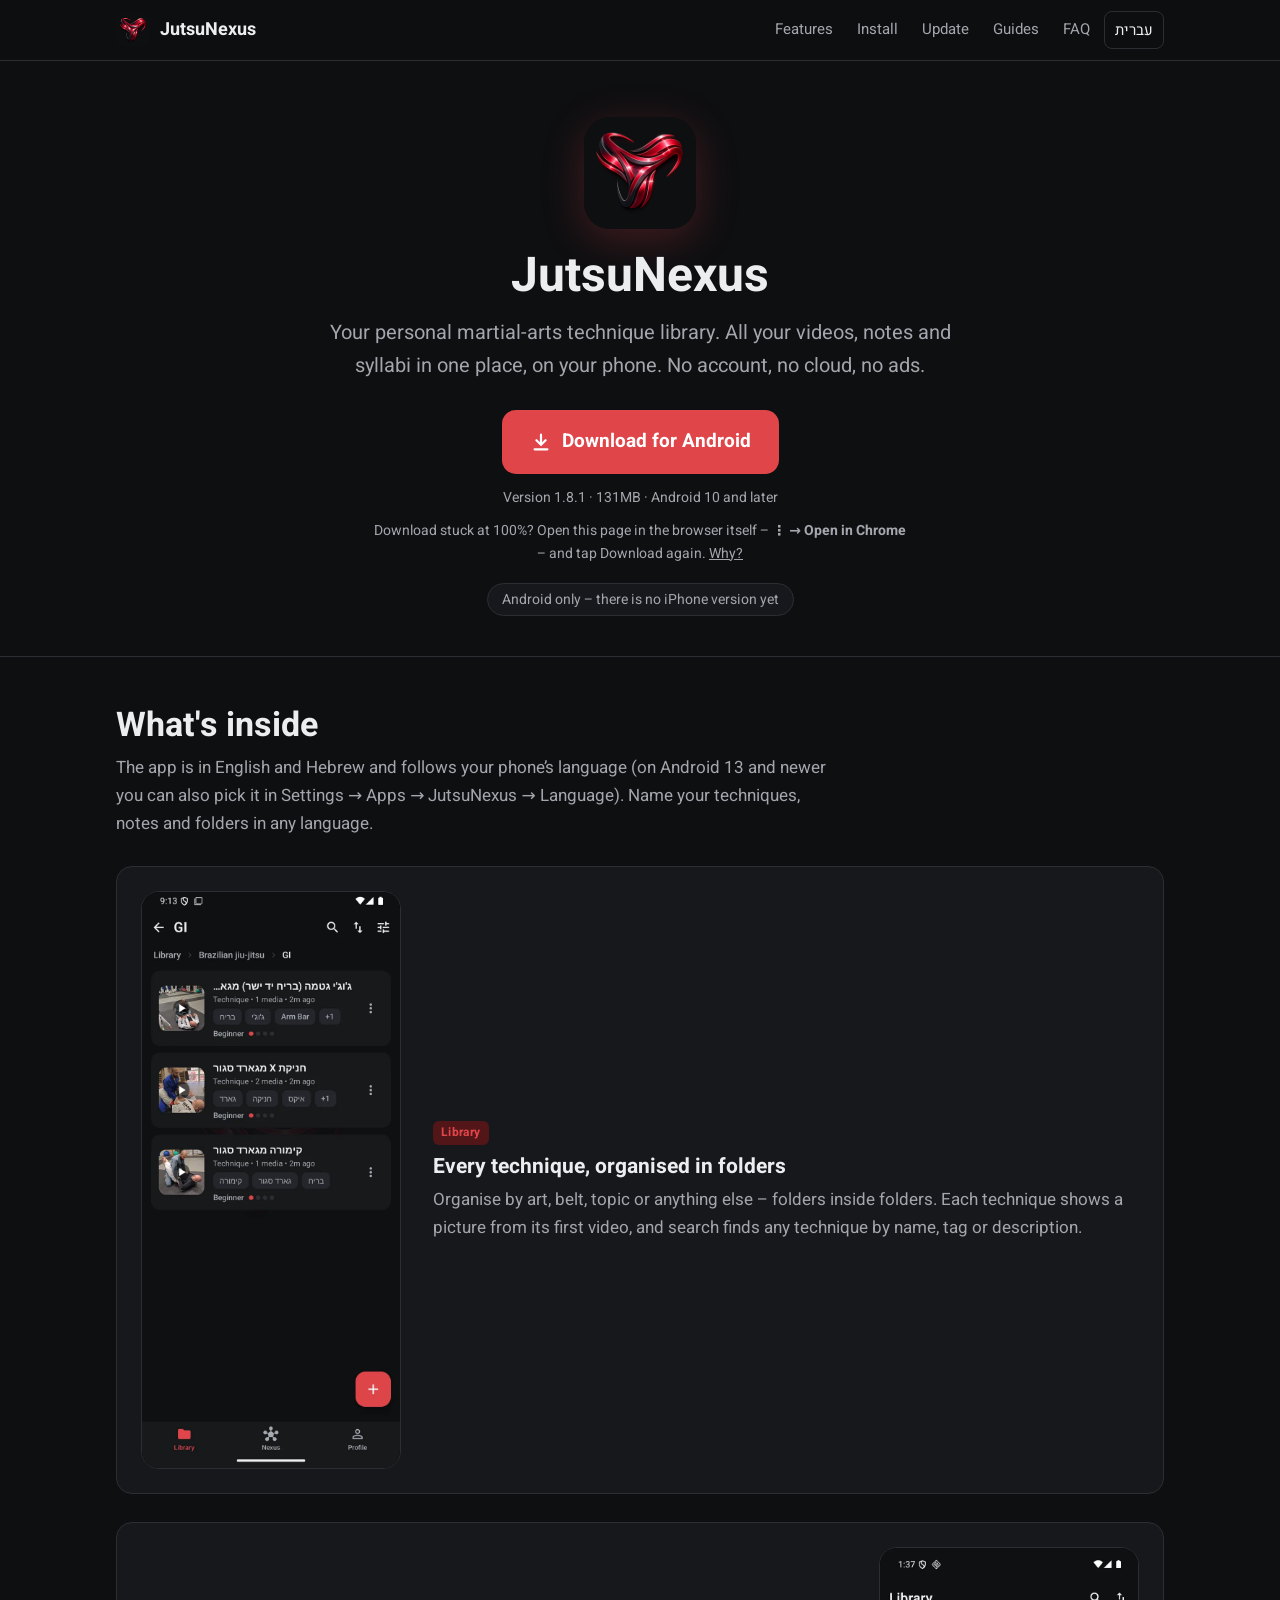
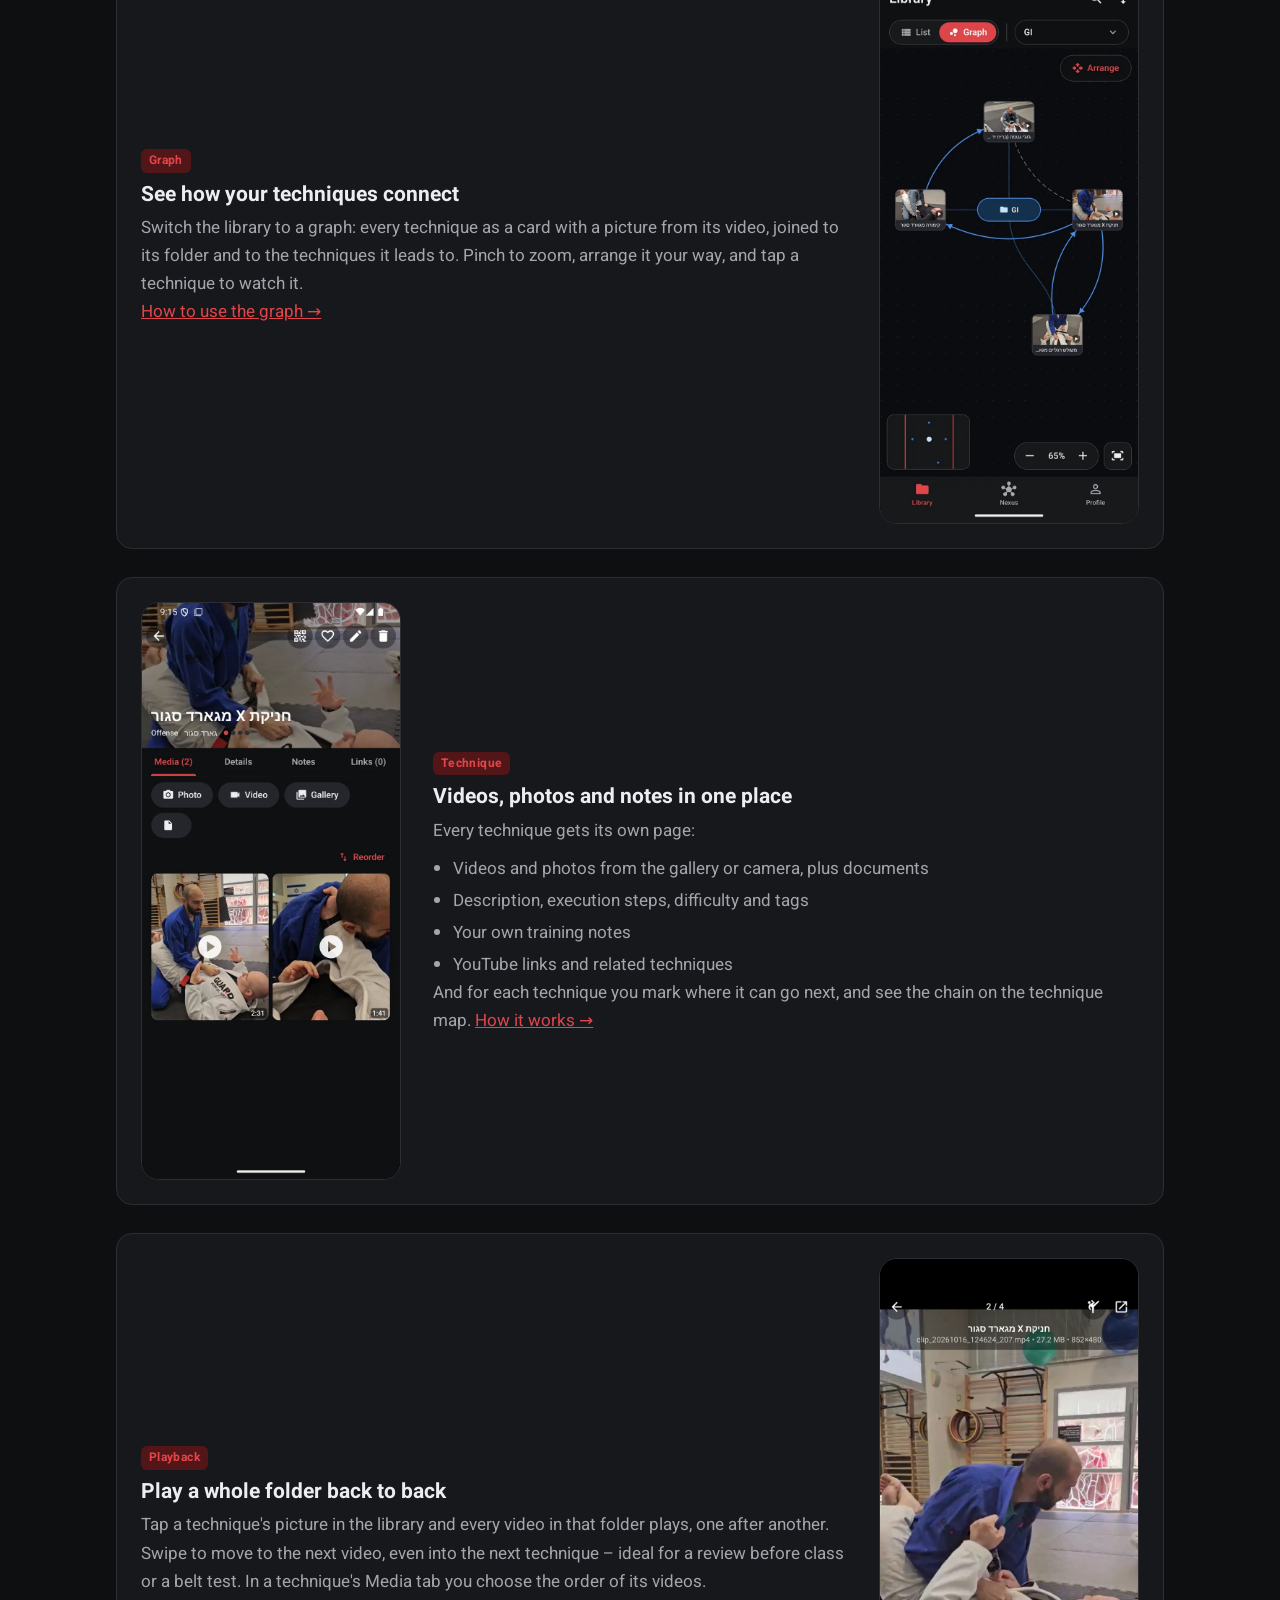
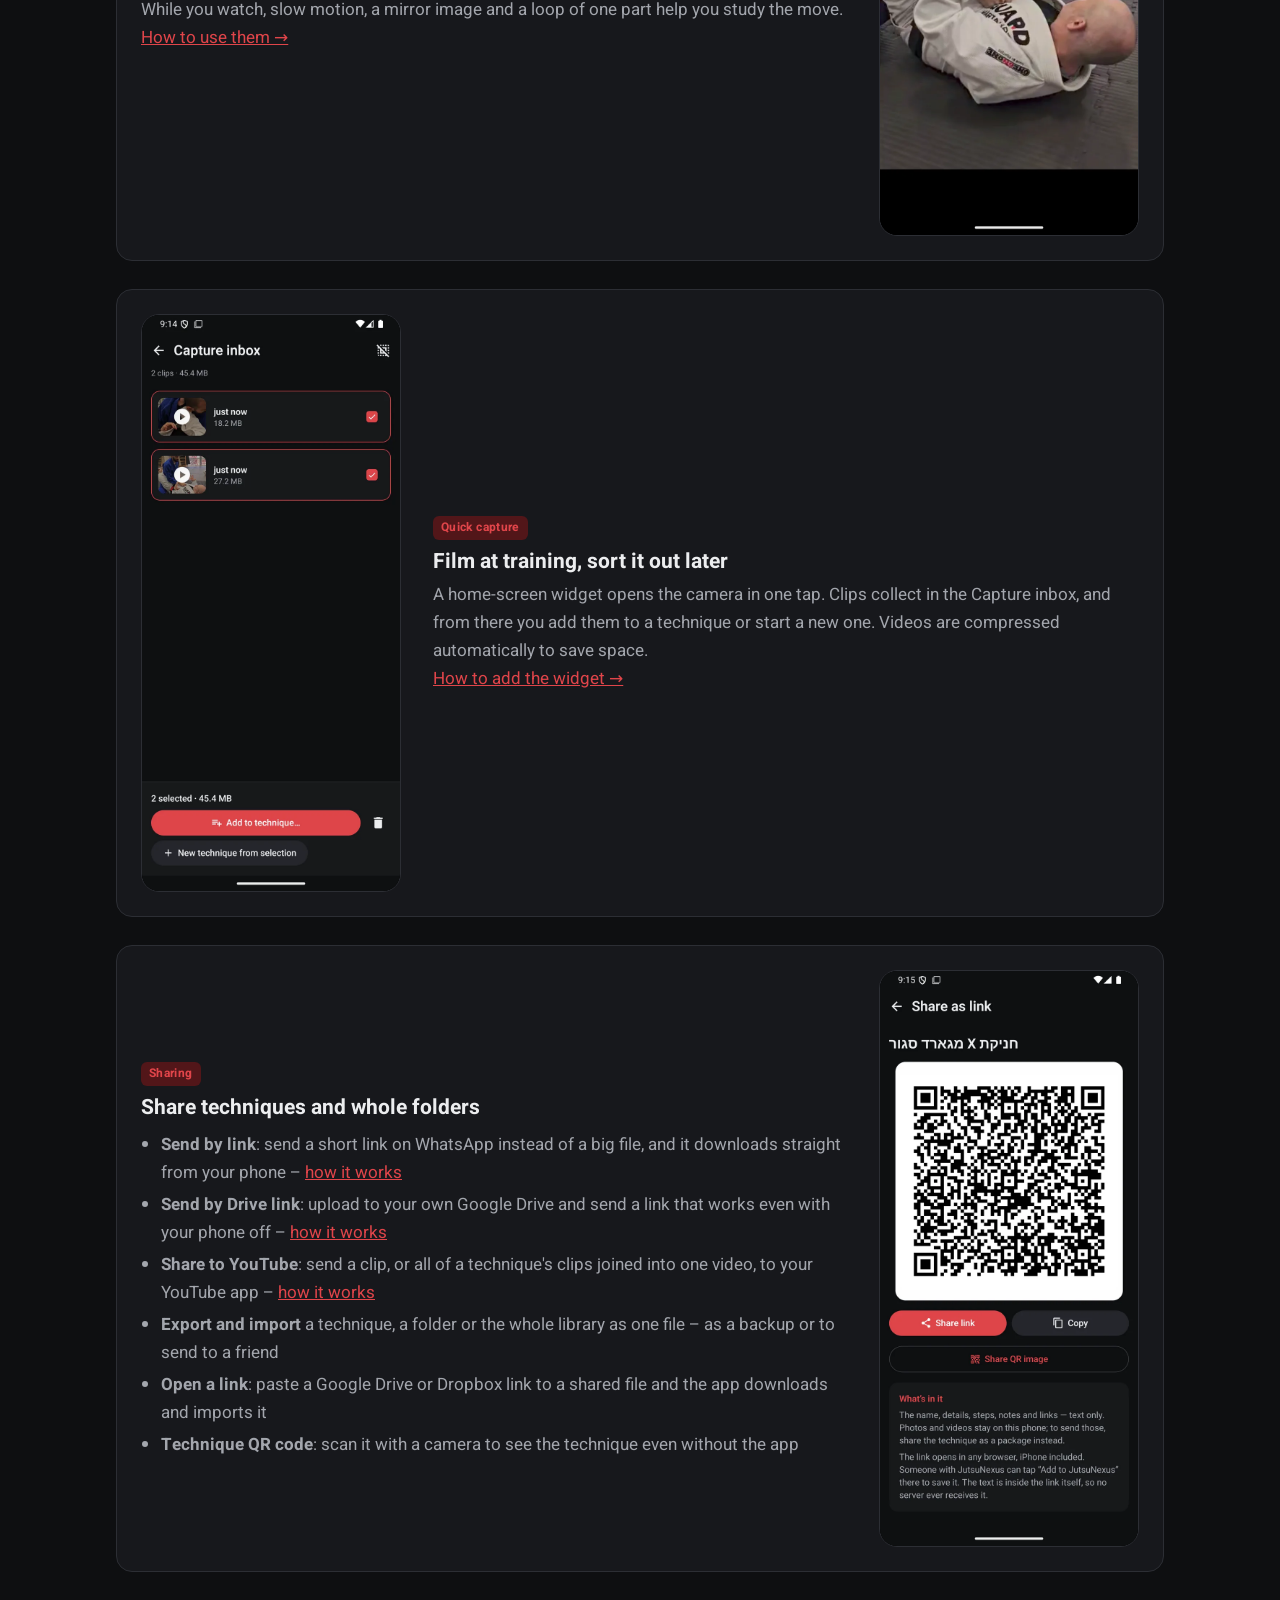
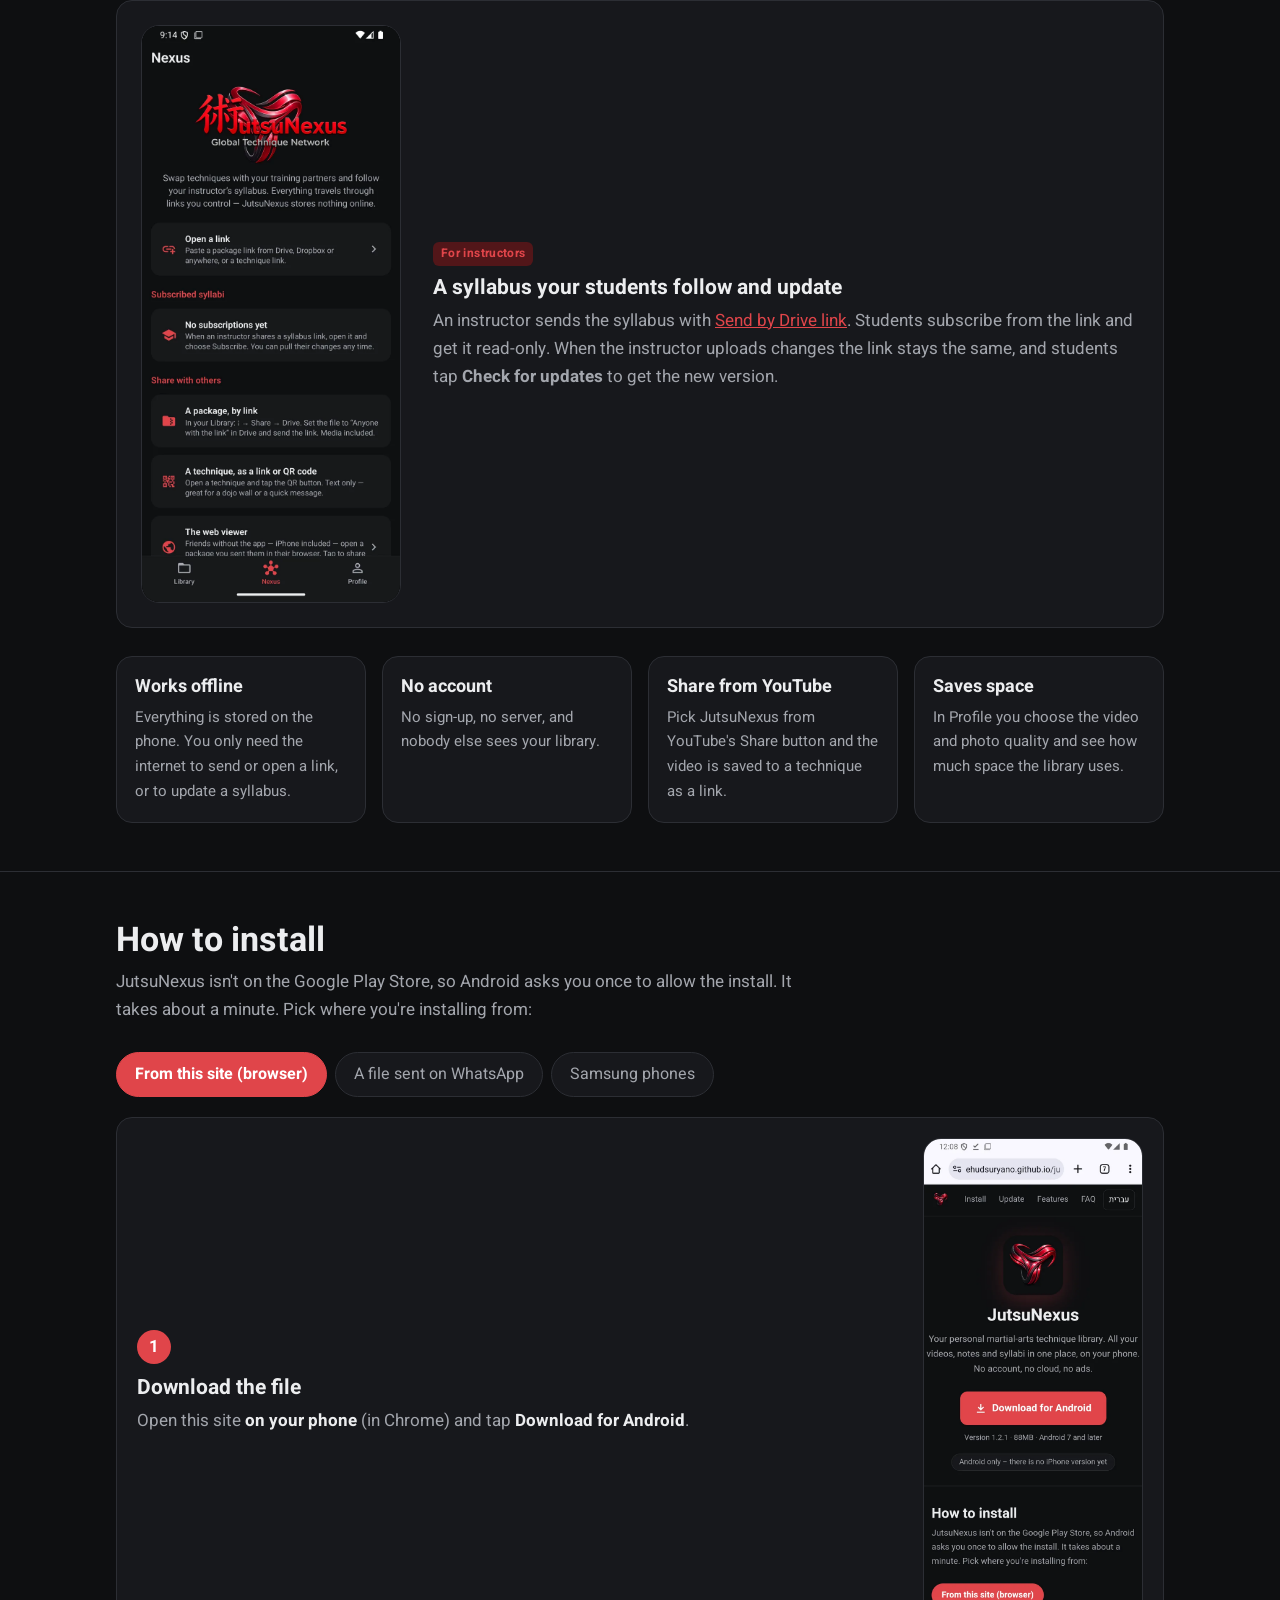
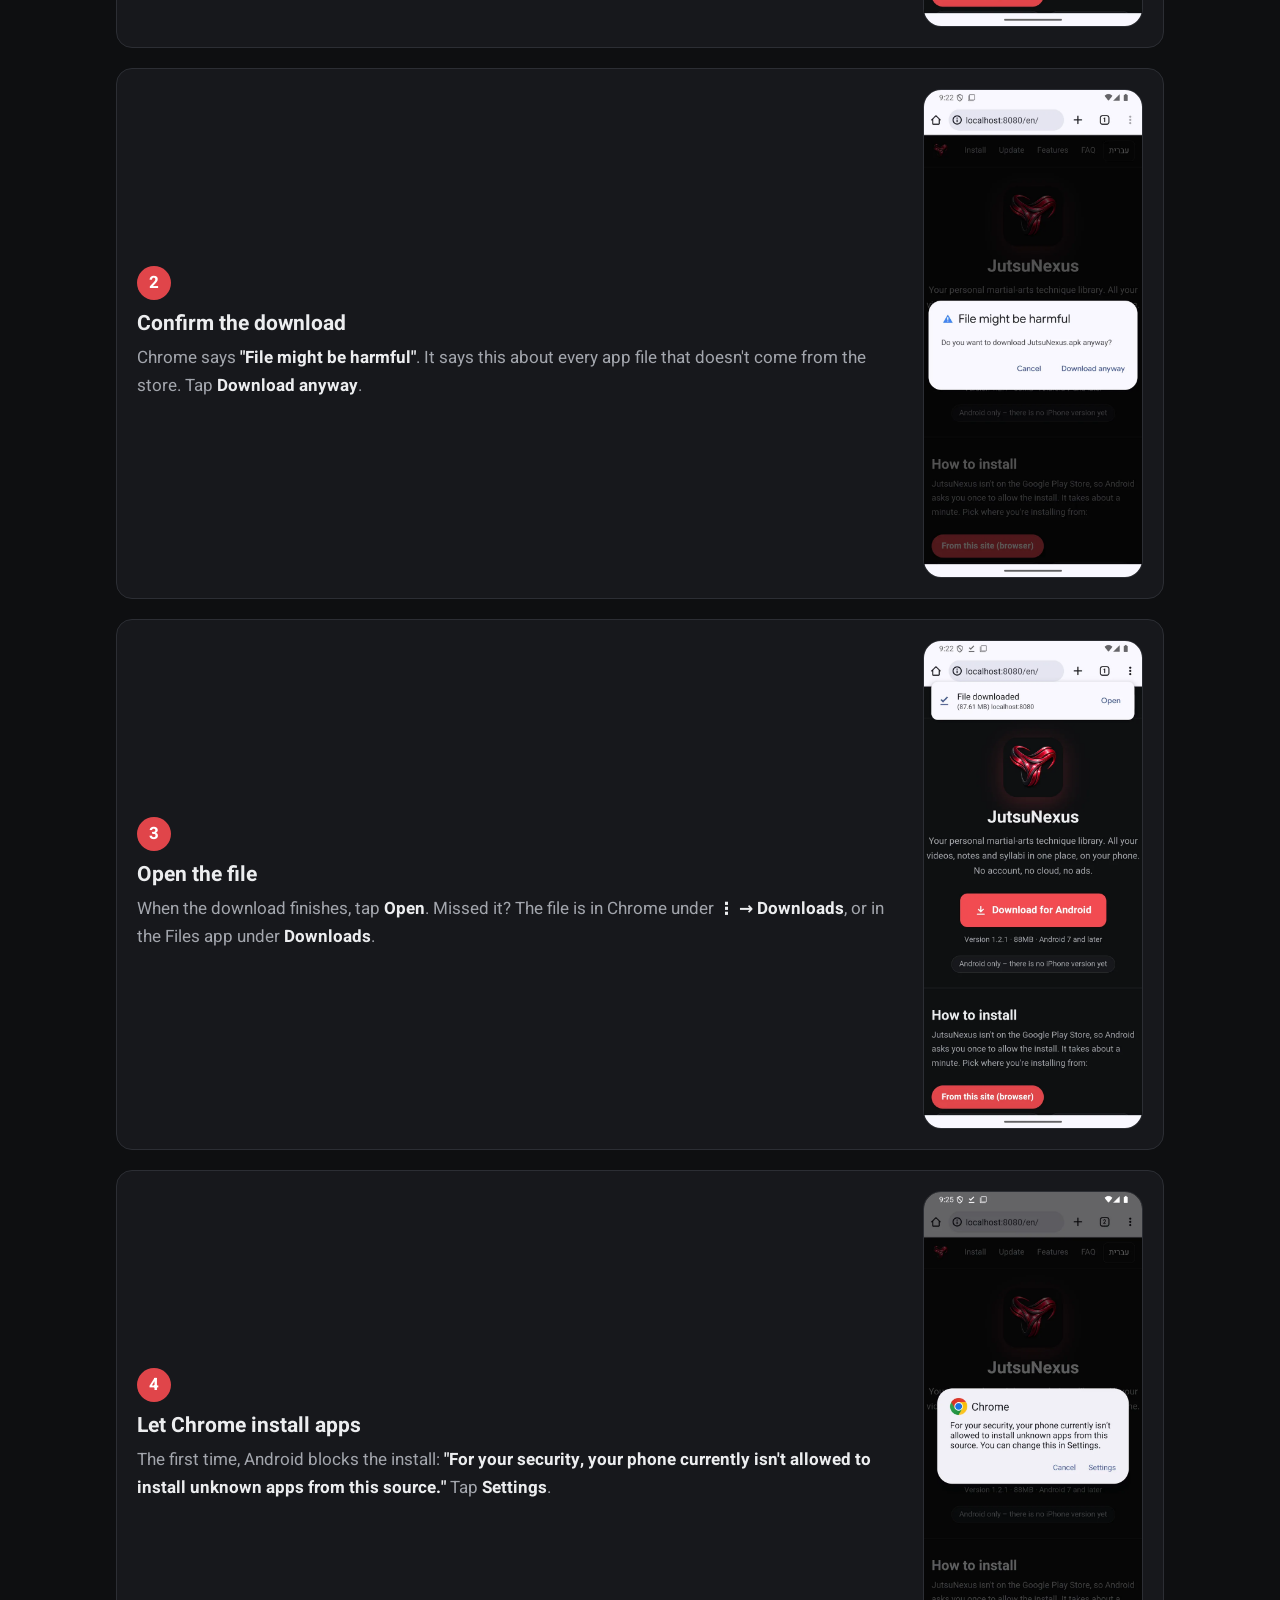
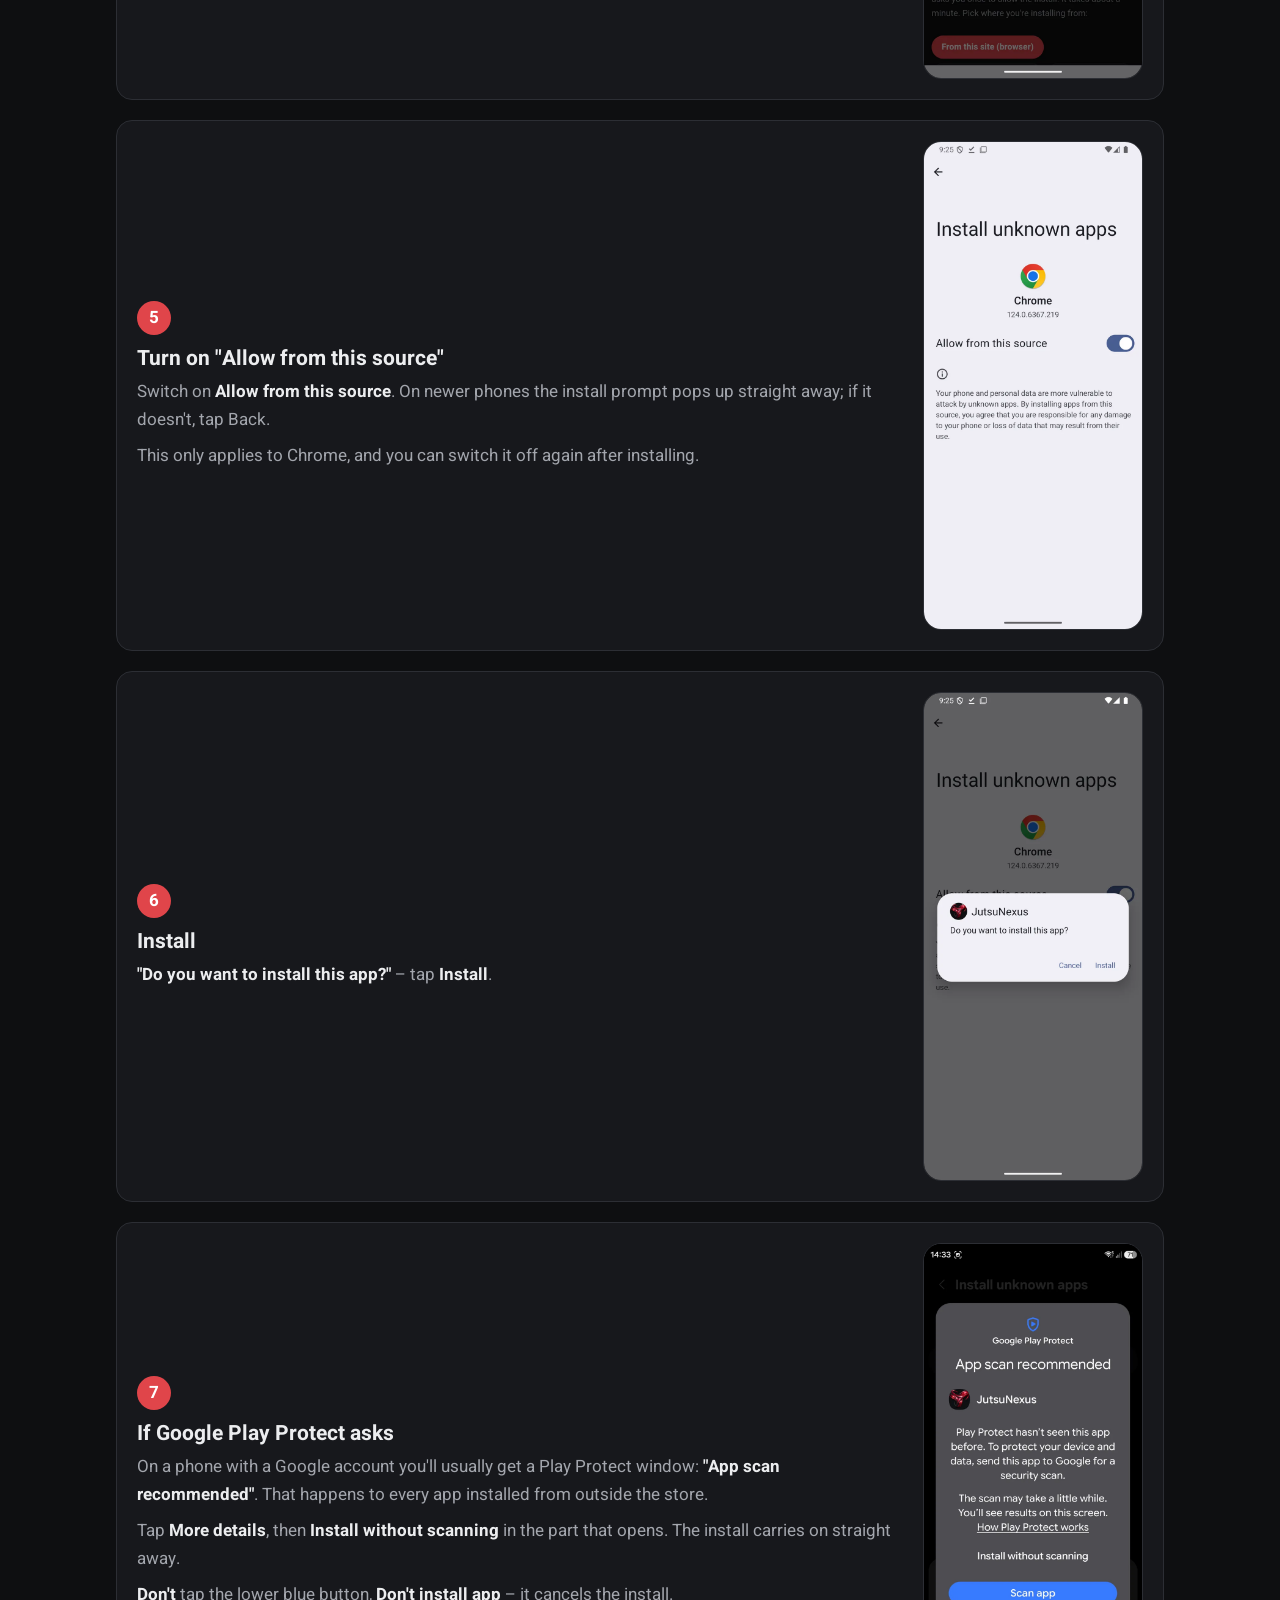
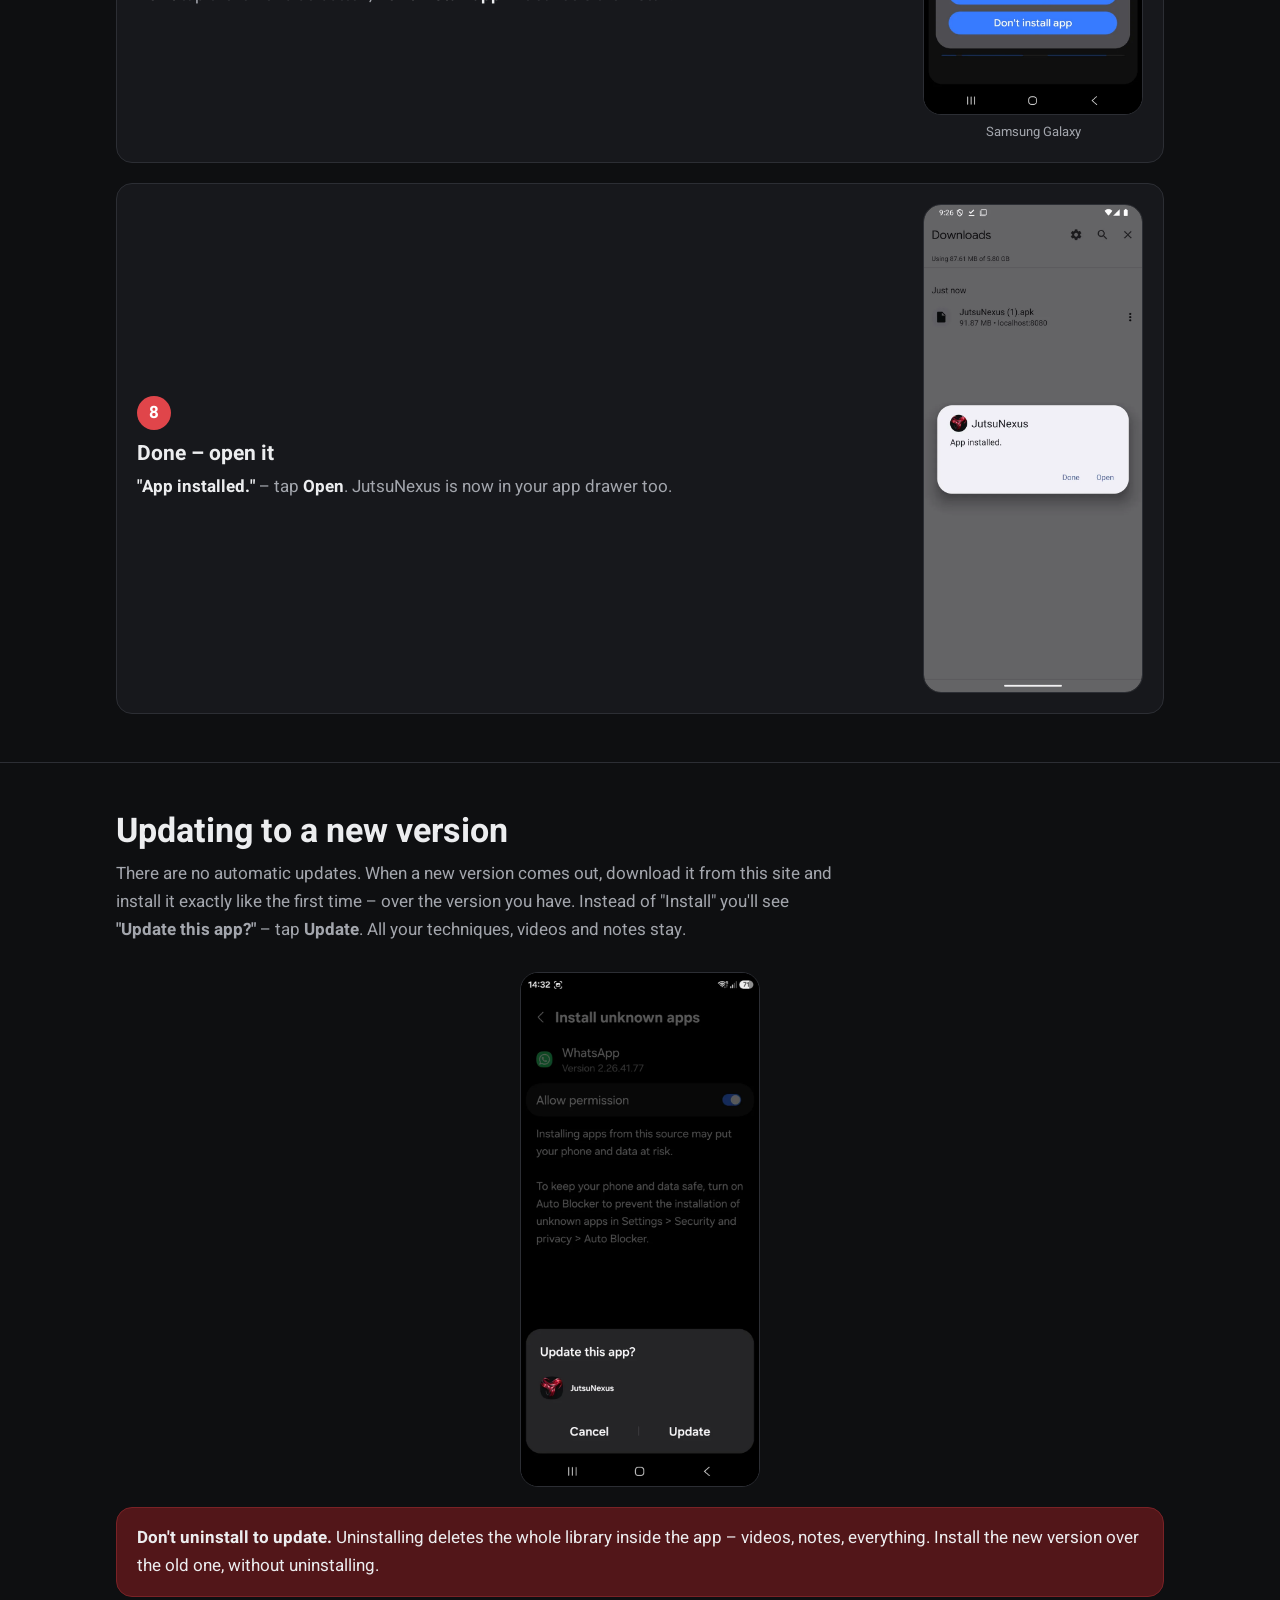
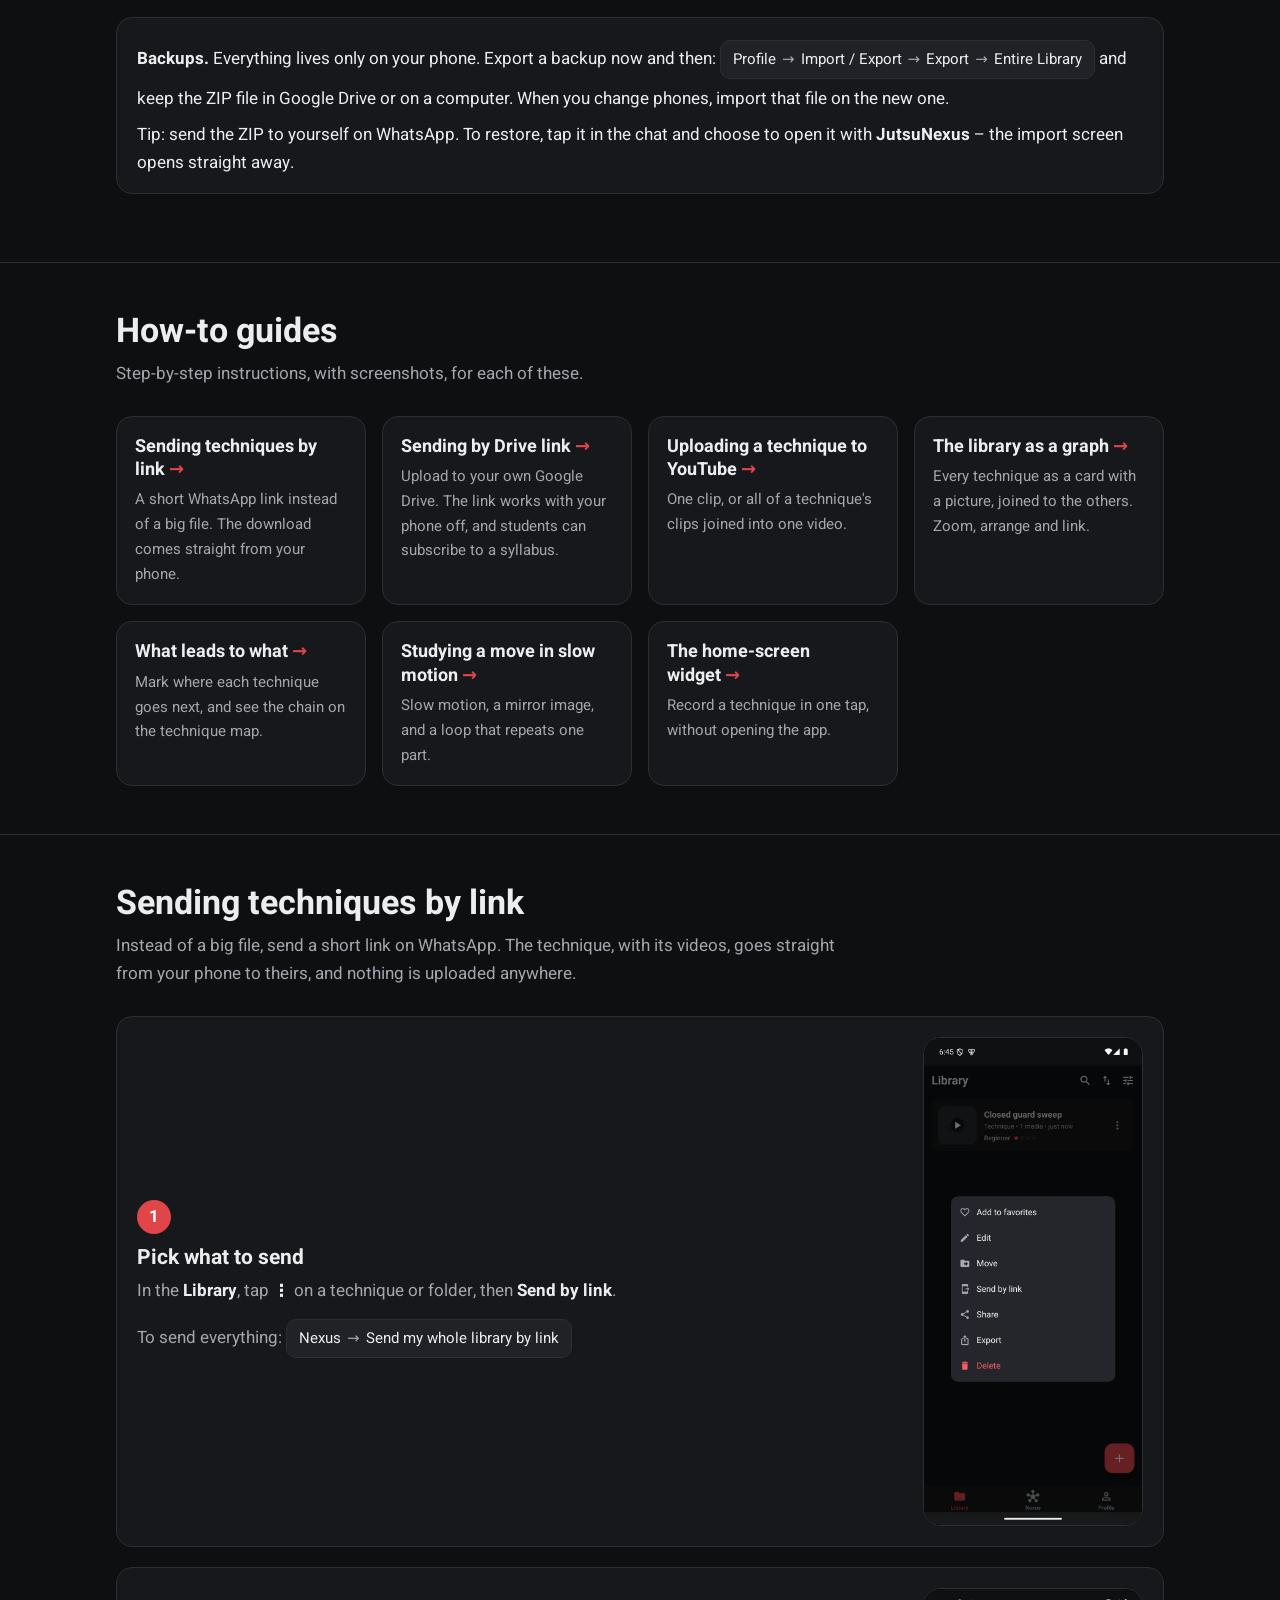
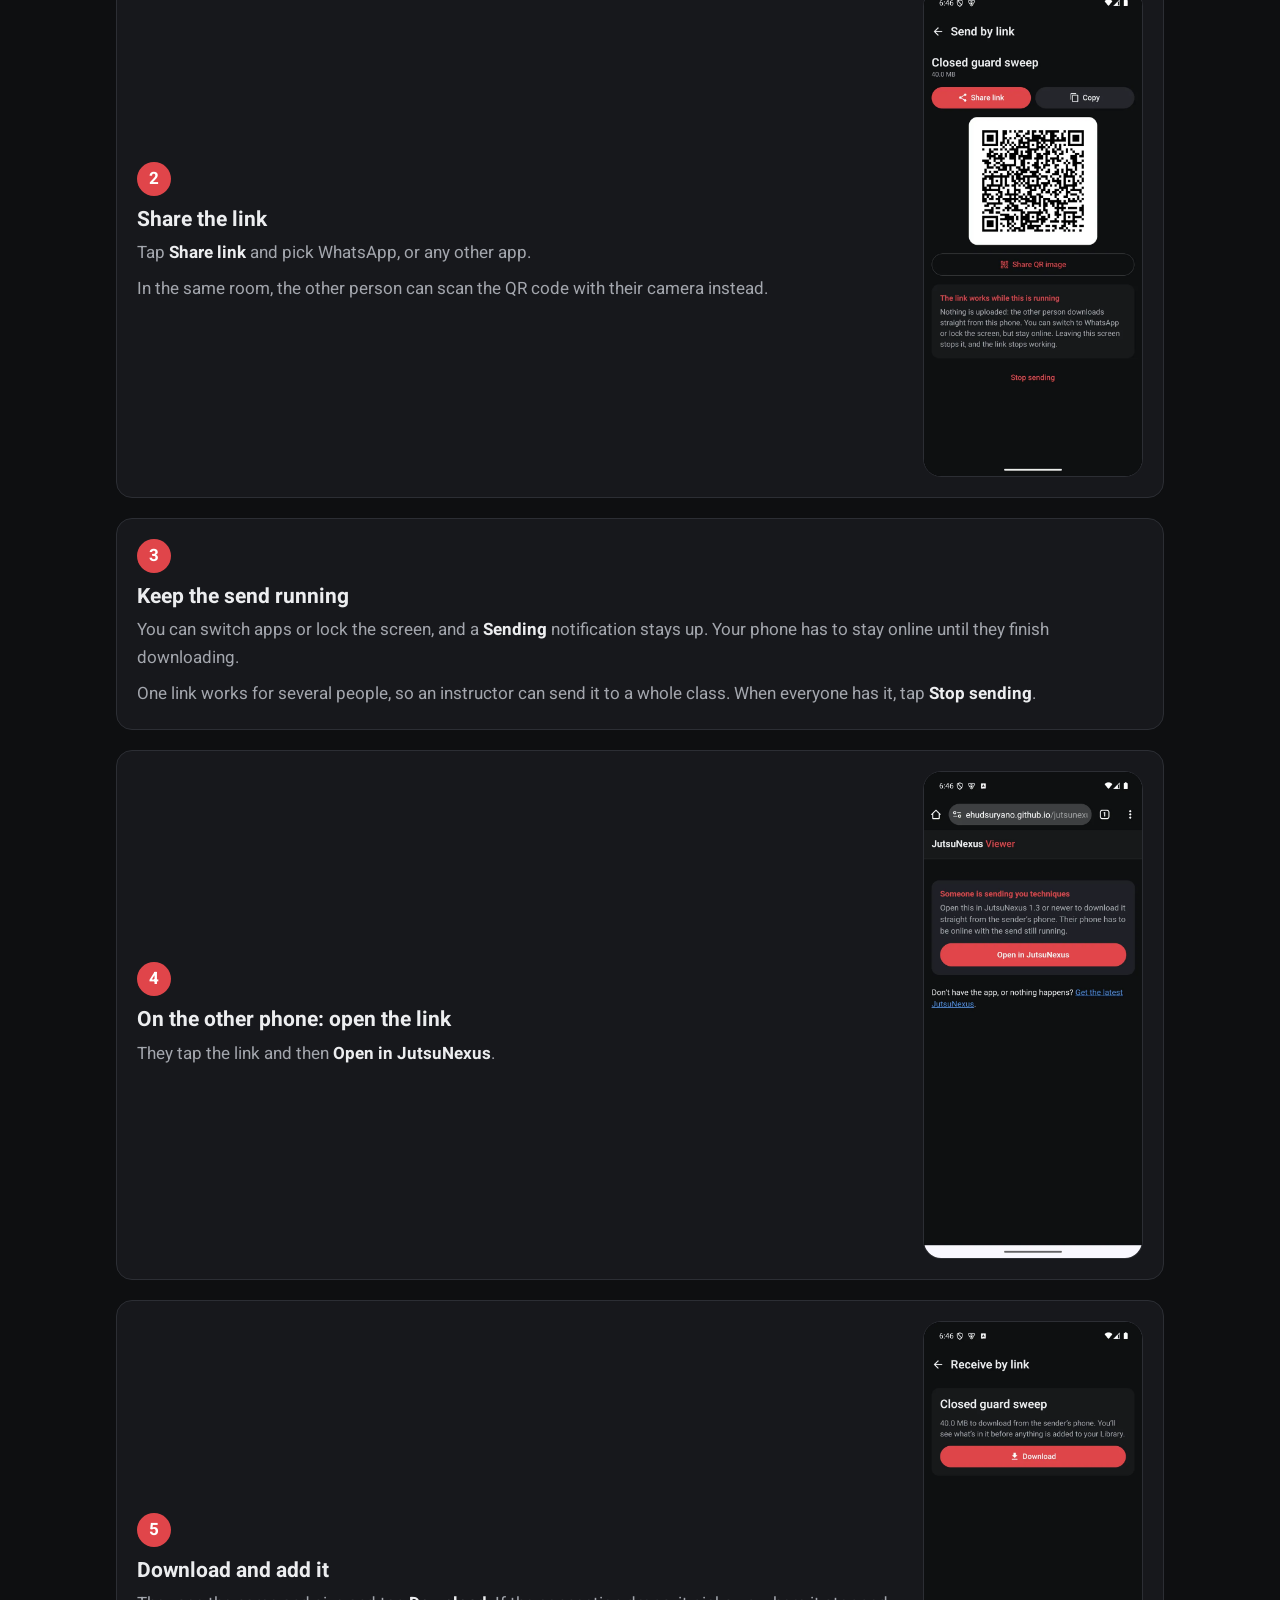
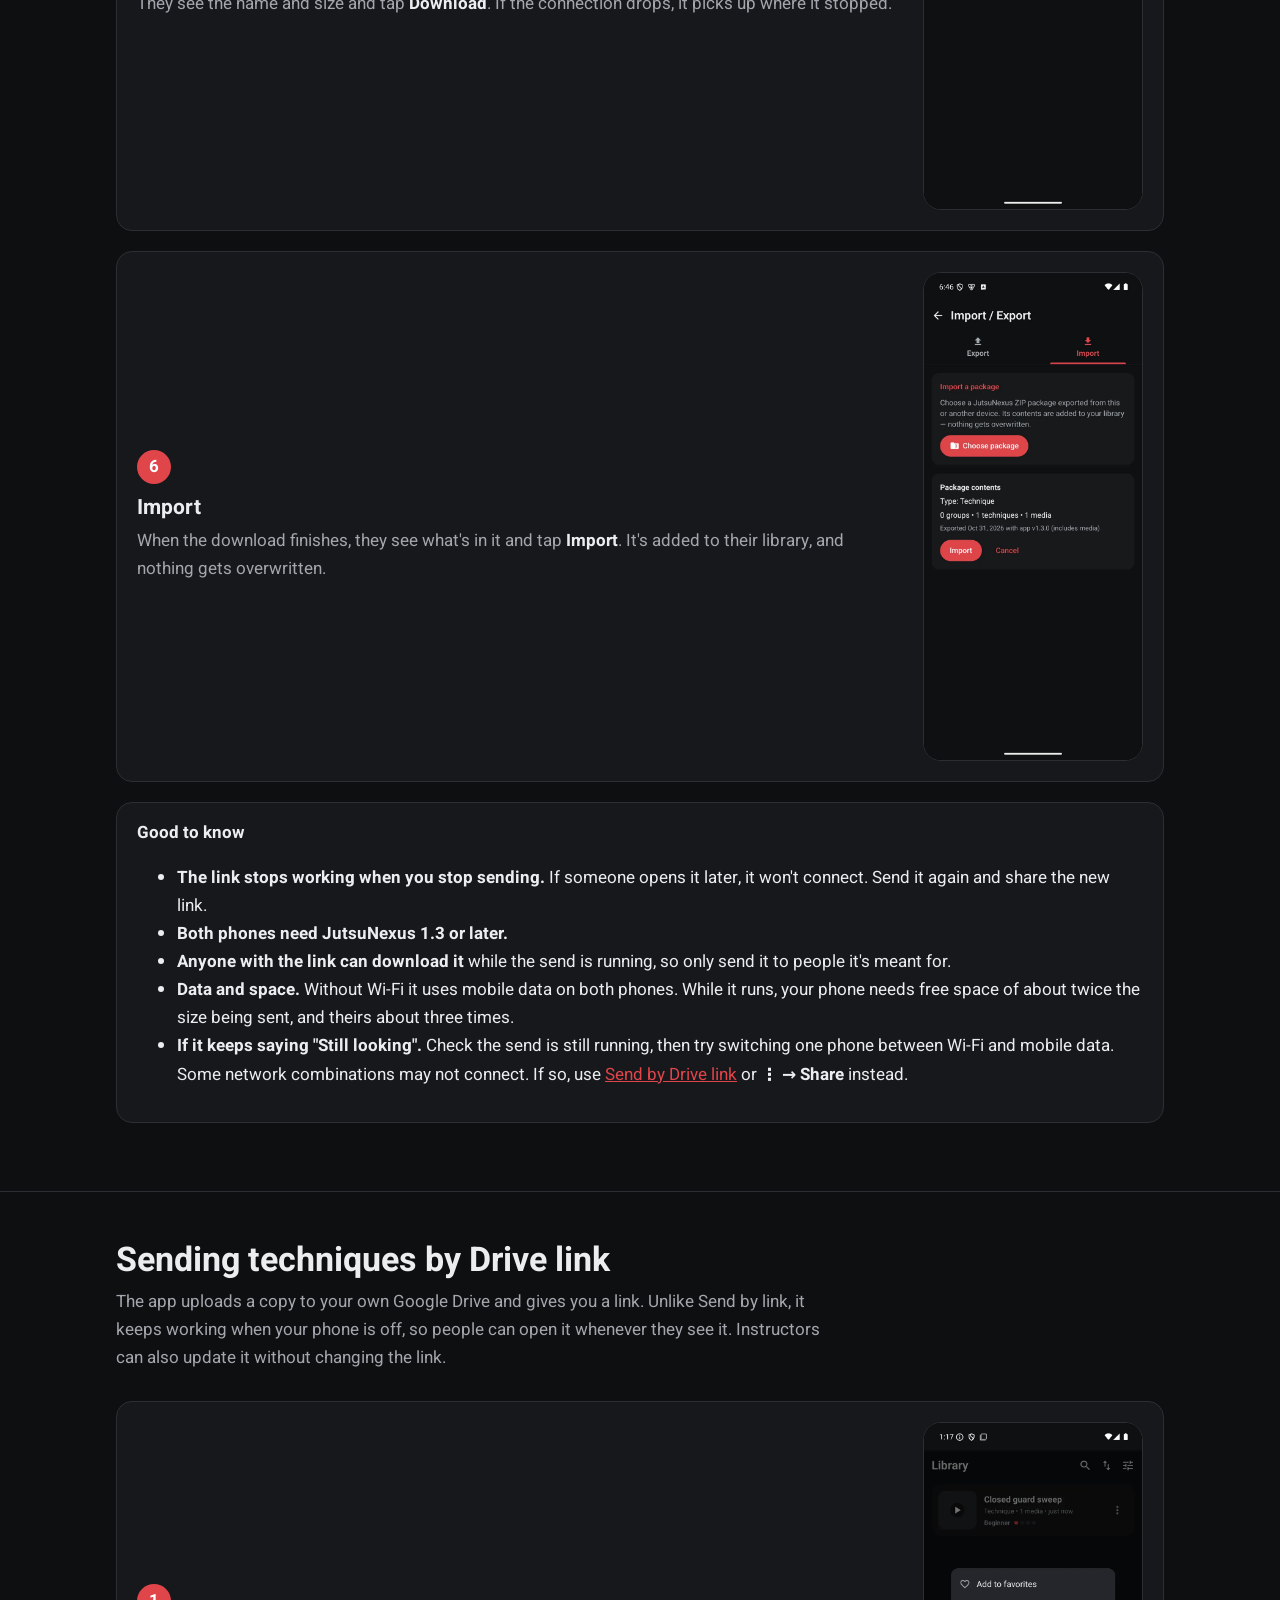
==== en/index.html @ 5aa94999 "Site: help for downloads stuck at 100% (in-app browser tabs) Opened inside another app, Chrome and B" ====
<!doctype html>
<html lang="en" dir="ltr">
<head>
<meta charset="utf-8">
<meta name="viewport" content="width=device-width, initial-scale=1">
<title>JutsuNexus – Download and install</title>
<meta name="description" content="JutsuNexus – your personal martial-arts technique library. Videos, notes and syllabi on your phone, with no account and no cloud. Download and install guide for Android.">
<meta property="og:title" content="JutsuNexus – your technique library">
<meta property="og:description" content="Martial-arts videos, notes and syllabi on your phone, no account needed. Download for Android.">
<meta property="og:image" content="https://ehudsuryano.github.io/jutsunexus-app/img/icon-256.png">
<meta property="og:locale" content="en_US">
<link rel="icon" href="../img/favicon.png">
<link rel="apple-touch-icon" href="../img/apple-touch-icon.png">
<link rel="alternate" hreflang="he" href="https://ehudsuryano.github.io/jutsunexus-app/">
<link rel="preconnect" href="https://fonts.googleapis.com">
<link rel="preconnect" href="https://fonts.gstatic.com" crossorigin>
<link href="https://fonts.googleapis.com/css2?family=Heebo:wght@400;500;700;800&display=swap" rel="stylesheet">
<link rel="stylesheet" href="../style.css">
</head>
<body>

<header class="topbar">
  <div class="wrap">
    <a class="brand" href="#top"><img src="../img/icon-256.png" alt=""><span>JutsuNexus</span></a>
    <nav class="nav">
      <a href="#features">Features</a>
      <a href="#install">Install</a>
      <a href="#update">Update</a>
      <a href="#guides">Guides</a>
      <a href="#faq">FAQ</a>
      <a class="lang" href="../" hreflang="he" lang="he">עברית</a>
    </nav>
  </div>
</header>

<main id="top">

<div class="wrap hero">
  <img class="icon" src="../img/icon-256.png" alt="JutsuNexus icon">
  <h1>JutsuNexus</h1>
  <p class="lead">Your personal martial-arts technique library. All your videos, notes and syllabi in one place, on your phone. No account, no cloud, no ads.</p>
  <a class="btn" id="download" href="https://github.com/ehudsuryano/jutsunexus-app/releases/latest/download/JutsuNexus.apk">
    <svg viewBox="0 0 24 24" fill="none" stroke="currentColor" stroke-width="2.4" stroke-linecap="round" stroke-linejoin="round" aria-hidden="true"><path d="M12 4v11"/><path d="m7 10 5 5 5-5"/><path d="M5 20h14"/></svg>
    Download for Android
  </a>
  <div class="meta"><span>Version 1.8.1</span><span>131MB</span><span>Android 10 and later</span></div>
  <p class="dl-tip">Download stuck at 100%? Open this page in the browser itself – <b>⋮ → Open in Chrome</b> – and tap Download again. <a href="#download-stuck">Why?</a></p>
  <div class="android-only">Android only – there is no iPhone version yet</div>
</div>

<!-- ============ FEATURES ============ -->
<section id="features">
  <div class="wrap">
    <h2>What's inside</h2>
    <p class="section-lead">The app is in English and Hebrew and follows your phone’s language (on Android 13 and newer you can also pick it in Settings → Apps → JutsuNexus → Language). Name your techniques, notes and folders in any language.</p>

    <div class="features">
      <article class="feature">
        <div class="shot"><img src="../img/features/library.webp" alt="The library screen" loading="lazy"></div>
        <div>
          <span class="tag">Library</span>
          <h3>Every technique, organised in folders</h3>
          <p>Organise by art, belt, topic or anything else – folders inside folders. Each technique shows a picture from its first video, and search finds any technique by name, tag or description.</p>
        </div>
      </article>

      <article class="feature">
        <div class="shot"><img src="../img/graph/01-graph.webp" alt="The library as a graph" loading="lazy"></div>
        <div>
          <span class="tag">Graph</span>
          <h3>See how your techniques connect</h3>
          <p>Switch the library to a graph: every technique as a card with a picture from its video, joined to its folder and to the techniques it leads to. Pinch to zoom, arrange it your way, and tap a technique to watch it.</p>
          <p><a href="#graph">How to use the graph →</a></p>
        </div>
      </article>

      <article class="feature">
        <div class="shot"><img src="../img/features/technique.webp" alt="A technique page" loading="lazy"></div>
        <div>
          <span class="tag">Technique</span>
          <h3>Videos, photos and notes in one place</h3>
          <p>Every technique gets its own page:</p>
          <ul>
            <li>Videos and photos from the gallery or camera, plus documents</li>
            <li>Description, execution steps, difficulty and tags</li>
            <li>Your own training notes</li>
            <li>YouTube links and related techniques</li>
          </ul>
          <p>And for each technique you mark where it can go next, and see the chain on the technique map. <a href="#map">How it works →</a></p>
        </div>
      </article>

      <article class="feature">
        <div class="shot"><img src="../img/features/playlist.webp" alt="Videos playing back to back" loading="lazy"></div>
        <div>
          <span class="tag">Playback</span>
          <h3>Play a whole folder back to back</h3>
          <p>Tap a technique's picture in the library and every video in that folder plays, one after another. Swipe to move to the next video, even into the next technique – ideal for a review before class or a belt test. In a technique's Media tab you choose the order of its videos.</p>
          <p>While you watch, slow motion, a mirror image and a loop of one part help you study the move. <a href="#study">How to use them →</a></p>
        </div>
      </article>

      <article class="feature">
        <div class="shot"><img src="../img/features/capture.webp" alt="The quick-capture inbox" loading="lazy"></div>
        <div>
          <span class="tag">Quick capture</span>
          <h3>Film at training, sort it out later</h3>
          <p>A home-screen widget opens the camera in one tap. Clips collect in the Capture inbox, and from there you add them to a technique or start a new one. Videos are compressed automatically to save space.</p>
          <p><a href="#widget">How to add the widget →</a></p>
        </div>
      </article>

      <article class="feature">
        <div class="shot"><img src="../img/features/qr.webp" alt="A technique's QR code" loading="lazy"></div>
        <div>
          <span class="tag">Sharing</span>
          <h3>Share techniques and whole folders</h3>
          <ul>
            <li><b>Send by link</b>: send a short link on WhatsApp instead of a big file, and it downloads straight from your phone – <a href="#send">how it works</a></li>
            <li><b>Send by Drive link</b>: upload to your own Google Drive and send a link that works even with your phone off – <a href="#drive">how it works</a></li>
            <li><b>Share to YouTube</b>: send a clip, or all of a technique's clips joined into one video, to your YouTube app – <a href="#youtube">how it works</a></li>
            <li><b>Export and import</b> a technique, a folder or the whole library as one file – as a backup or to send to a friend</li>
            <li><b>Open a link</b>: paste a Google Drive or Dropbox link to a shared file and the app downloads and imports it</li>
            <li><b>Technique QR code</b>: scan it with a camera to see the technique even without the app</li>
          </ul>
        </div>
      </article>

      <article class="feature">
        <div class="shot"><img src="../img/features/nexus.webp" alt="The Nexus screen – links and syllabi" loading="lazy"></div>
        <div>
          <span class="tag">For instructors</span>
          <h3>A syllabus your students follow and update</h3>
          <p>An instructor sends the syllabus with <a href="#drive">Send by Drive link</a>. Students subscribe from the link and get it read-only. When the instructor uploads changes the link stays the same, and students tap <b>Check for updates</b> to get the new version.</p>
        </div>
      </article>
    </div>

    <div class="mini-grid">
      <div class="mini"><h3>Works offline</h3><p>Everything is stored on the phone. You only need the internet to send or open a link, or to update a syllabus.</p></div>
      <div class="mini"><h3>No account</h3><p>No sign-up, no server, and nobody else sees your library.</p></div>
      <div class="mini"><h3>Share from YouTube</h3><p>Pick JutsuNexus from YouTube's Share button and the video is saved to a technique as a link.</p></div>
      <div class="mini"><h3>Saves space</h3><p>In Profile you choose the video and photo quality and see how much space the library uses.</p></div>
    </div>
  </div>
</section>

<!-- ============ INSTALL ============ -->
<section id="install">
  <div class="wrap">
    <h2>How to install</h2>
    <p class="section-lead">JutsuNexus isn't on the Google Play Store, so Android asks you once to allow the install. It takes about a minute. Pick where you're installing from:</p>

    <div class="tabs" role="tablist">
      <button role="tab" aria-selected="true" aria-controls="tab-browser" id="t-browser">From this site (browser)</button>
      <button role="tab" aria-selected="false" aria-controls="tab-whatsapp" id="t-whatsapp">A file sent on WhatsApp</button>
      <button role="tab" aria-selected="false" aria-controls="tab-samsung" id="t-samsung">Samsung phones</button>
    </div>

    <!-- browser -->
    <div class="tabpanel" id="tab-browser" role="tabpanel" aria-labelledby="t-browser">
      <ol class="steps">
        <li class="step">
          <div class="txt">
            <h3>Download the file</h3>
            <p>Open this site <b>on your phone</b> (in Chrome) and tap <b>Download for Android</b>.</p>
          </div>
          <div><div class="shot"><img src="../img/install/en/01-site.webp" alt="This site on a phone with the download button" loading="lazy"></div></div>
        </li>
        <li class="step">
          <div class="txt">
            <h3>Confirm the download</h3>
            <p>Chrome says <b>"File might be harmful"</b>. It says this about every app file that doesn't come from the store. Tap <b>Download anyway</b>.</p>
          </div>
          <div><div class="shot"><img src="../img/install/en/02-download-warning.webp" alt="Chrome's download warning" loading="lazy"></div></div>
        </li>
        <li class="step">
          <div class="txt">
            <h3>Open the file</h3>
            <p>When the download finishes, tap <b>Open</b>. Missed it? The file is in Chrome under <b>⋮ → Downloads</b>, or in the Files app under <b>Downloads</b>.</p>
          </div>
          <div><div class="shot"><img src="../img/install/en/03-open.webp" alt="Download complete – Open" loading="lazy"></div></div>
        </li>
        <li class="step">
          <div class="txt">
            <h3>Let Chrome install apps</h3>
            <p>The first time, Android blocks the install: <b>"For your security, your phone currently isn't allowed to install unknown apps from this source."</b> Tap <b>Settings</b>.</p>
          </div>
          <div><div class="shot"><img src="../img/install/en/04-blocked.webp" alt="The blocked message with a Settings button" loading="lazy"></div></div>
        </li>
        <li class="step">
          <div class="txt">
            <h3>Turn on "Allow from this source"</h3>
            <p>Switch on <b>Allow from this source</b>. On newer phones the install prompt pops up straight away; if it doesn't, tap Back.</p>
            <p>This only applies to Chrome, and you can switch it off again after installing.</p>
          </div>
          <div><div class="shot"><img src="../img/install/en/05-allow.webp" alt="The Allow from this source switch" loading="lazy"></div></div>
        </li>
        <li class="step">
          <div class="txt">
            <h3>Install</h3>
            <p><b>"Do you want to install this app?"</b> – tap <b>Install</b>.</p>
          </div>
          <div><div class="shot"><img src="../img/install/en/06-install.webp" alt="The install prompt" loading="lazy"></div></div>
        </li>
        <li class="step">
          <div class="txt">
            <h3>If Google Play Protect asks</h3>
            <p>On a phone with a Google account you'll usually get a Play Protect window: <b>"App scan recommended"</b>. That happens to every app installed from outside the store.</p>
            <p>Tap <b>More details</b>, then <b>Install without scanning</b> in the part that opens. The install carries on straight away.</p>
            <p><b>Don't</b> tap the lower blue button, <b>Don't install app</b> – it cancels the install.</p>
          </div>
          <div><div class="shot"><img src="../img/install/s23/play-protect.webp" alt="Play Protect window with the scan options" loading="lazy"></div><div class="shot-note">Samsung Galaxy</div></div>
        </li>
        <li class="step">
          <div class="txt">
            <h3>Done – open it</h3>
            <p><b>"App installed."</b> – tap <b>Open</b>. JutsuNexus is now in your app drawer too.</p>
          </div>
          <div><div class="shot"><img src="../img/install/en/08-done.webp" alt="App installed" loading="lazy"></div></div>
        </li>
      </ol>
    </div>

    <!-- whatsapp -->
    <div class="tabpanel" id="tab-whatsapp" role="tabpanel" aria-labelledby="t-whatsapp" hidden>
      <div class="callout">
        <p><strong>Better: send the link.</strong> If you're passing the app to a friend, send them the link to this site on WhatsApp rather than the file. The link always downloads the latest version, and your friend gets the instructions too. After tapping the link, follow the <a href="#install" data-tab="t-browser">From this site</a> tab.</p>
      </div>
      <p class="shot-note" style="text-align:start">Screenshots in this tab are from a Samsung Galaxy. Other phones word a few buttons differently.</p>
      <ol class="steps">
        <li class="step">
          <div class="txt">
            <h3>Tap the file in the chat</h3>
            <p>It arrives as a document whose name starts with <b>JutsuNexus</b> and ends in <b>.apk</b>. If there's a download arrow next to it, tap that first and wait for the download to finish. Then tap the file itself.</p>
          </div>
          <div><div class="shot"><img src="../img/install/s23/wa-01-chat.webp" alt="The app file in a WhatsApp chat" loading="lazy"></div></div>
        </li>
        <li class="step">
          <div class="txt">
            <h3>Get past WhatsApp's warning</h3>
            <p>WhatsApp shows <b>"This file may be harmful"</b>. The big green button is <b>Cancel</b> – not that one. Tap <b>Open file</b> underneath it.</p>
          </div>
          <div><div class="shot"><img src="../img/install/s23/wa-02-harmful.webp" alt="WhatsApp's warning with the Open file button" loading="lazy"></div></div>
        </li>
        <li class="step">
          <div class="txt">
            <h3>Let WhatsApp install apps</h3>
            <p>The first time, the phone blocks the install: <b>"Permission required"</b> for WhatsApp. Tap <b>Settings</b>.</p>
          </div>
          <div><div class="shot"><img src="../img/install/s23/wa-03-permission.webp" alt="The blocked message with a Settings button" loading="lazy"></div></div>
        </li>
        <li class="step">
          <div class="txt">
            <h3>Switch the permission on</h3>
            <p>On WhatsApp's <b>Install unknown apps</b> screen, turn the switch on (Samsung calls it <b>Allow permission</b>, other phones <b>Allow from this source</b>). The install window pops up straight away.</p>
          </div>
          <div><div class="shot"><img src="../img/install/s23/wa-04-allow.webp" alt="WhatsApp's permission switch" loading="lazy"></div></div>
        </li>
        <li class="step">
          <div class="txt">
            <h3>Install</h3>
            <p><b>"Install this app?"</b> – tap <b>Install</b>. If Play Protect asks, tap <b>More details → Install without scanning</b>, as in step 7 of the <a href="#install" data-tab="t-browser">From this site</a> tab.</p>
          </div>
          <div><div class="shot"><img src="../img/install/s23/wa-05-install.webp" alt="The install window" loading="lazy"></div></div>
        </li>
        <li class="step">
          <div class="txt">
            <h3>Done – open it</h3>
            <p><b>"App installed"</b> – tap <b>Open</b>.</p>
            <p>If WhatsApp says it can't open the file: open the <b>Files</b> app (on Samsung: <b>My Files</b>), find the JutsuNexus file and tap it. The permission is then asked for the Files app instead of WhatsApp.</p>
          </div>
          <div><div class="shot"><img src="../img/install/s23/wa-06-done.webp" alt="App installed" loading="lazy"></div></div>
        </li>
      </ol>
      <div class="callout">
        <p><strong>After installing</strong>, it's worth switching WhatsApp's permission off again, so files from other chats can't install apps. Where: <span class="path">Settings <i>→</i> Apps <i>→</i> Special app access <i>→</i> Install unknown apps <i>→</i> WhatsApp</span></p>
      </div>
    </div>

    <!-- samsung -->
    <div class="tabpanel" id="tab-samsung" role="tabpanel" aria-labelledby="t-samsung" hidden>
      <div class="callout warn">
        <p><strong>On newer Samsung phones the install is blocked completely</strong> by a feature called <b>Auto Blocker</b>. It's on by default on phones that shipped with One UI 6.1.1 or later (the S24 series and newer, for example). If you tried to install and nothing happened, or you were told the install was blocked, this is why.</p>
      </div>
      <ol class="steps">
        <li class="step">
          <div class="txt">
            <h3>Find Auto Blocker</h3>
            <p><span class="path">Settings <i>→</i> Security and privacy</span>, then scroll down to <b>Auto Blocker</b>. You can switch it off right from the switch next to it.</p>
          </div>
          <div><div class="shot"><img src="../img/install/s23/samsung-01-security.webp" alt="Security and privacy with Auto Blocker" loading="lazy"></div></div>
        </li>
        <li class="step">
          <div class="txt">
            <h3>Turn it off</h3>
            <p>On the Auto Blocker screen the top switch should read <b>Off</b>. The phone asks for your fingerprint or PIN. Newer One UI versions let you turn it off for a limited time, so it switches itself back on after the install.</p>
          </div>
          <div><div class="shot"><img src="../img/install/s23/samsung-02-autoblocker.webp" alt="Auto Blocker switched off" loading="lazy"></div></div>
        </li>
        <li class="step no-shot">
          <div class="txt">
            <h3>Carry on as usual</h3>
            <p>From here the install is the same as the <a href="#install" data-tab="t-browser">From this site</a> or <a href="#install" data-tab="t-whatsapp">WhatsApp</a> tab. On Samsung the built-in browser is <b>Samsung Internet</b>, and downloaded files are in <b>My Files</b> under <b>Downloads</b>.</p>
            <p>Samsung's permission list: <span class="path">Settings <i>→</i> Apps <i>→</i> ⋮ (top) <i>→</i> Special access <i>→</i> Install unknown apps</span></p>
          </div>
        </li>
        <li class="step no-shot">
          <div class="txt">
            <h3>Turn Auto Blocker back on (recommended)</h3>
            <p>After installing you can switch Auto Blocker on again and the app keeps working. To install an update later, switch it off again for a moment.</p>
          </div>
        </li>
      </ol>
      <p class="shot-note" style="text-align:start">Samsung's menu names vary a little between One UI versions.</p>
    </div>
  </div>
</section>

<!-- ============ UPDATE ============ -->
<section id="update">
  <div class="wrap">
    <h2>Updating to a new version</h2>
    <p class="section-lead">There are no automatic updates. When a new version comes out, download it from this site and install it exactly like the first time – over the version you have. Instead of "Install" you'll see <b>"Update this app?"</b> – tap <b>Update</b>. All your techniques, videos and notes stay.</p>
    <div class="shot update-shot"><img src="../img/install/s23/update-dialog.webp" alt="The update window" loading="lazy"></div>
    <div class="callout danger">
      <p><strong>Don't uninstall to update.</strong> Uninstalling deletes the whole library inside the app – videos, notes, everything. Install the new version over the old one, without uninstalling.</p>
    </div>
    <div class="callout">
      <p><strong>Backups.</strong> Everything lives only on your phone. Export a backup now and then: <span class="path">Profile <i>→</i> Import / Export <i>→</i> Export <i>→</i> Entire Library</span> and keep the ZIP file in Google Drive or on a computer. When you change phones, import that file on the new one.</p>
      <p>Tip: send the ZIP to yourself on WhatsApp. To restore, tap it in the chat and choose to open it with <b>JutsuNexus</b> – the import screen opens straight away.</p>
    </div>
  </div>
</section>

<!-- ============ GUIDES ============ -->
<section id="guides">
  <div class="wrap">
    <h2>How-to guides</h2>
    <p class="section-lead">Step-by-step instructions, with screenshots, for each of these.</p>
    <div class="mini-grid">
      <a class="mini guide" href="#send"><h3>Sending techniques by link&nbsp;<span aria-hidden="true">→</span></h3><p>A short WhatsApp link instead of a big file. The download comes straight from your phone.</p></a>
      <a class="mini guide" href="#drive"><h3>Sending by Drive link&nbsp;<span aria-hidden="true">→</span></h3><p>Upload to your own Google Drive. The link works with your phone off, and students can subscribe to a syllabus.</p></a>
      <a class="mini guide" href="#youtube"><h3>Uploading a technique to YouTube&nbsp;<span aria-hidden="true">→</span></h3><p>One clip, or all of a technique's clips joined into one video.</p></a>
      <a class="mini guide" href="#graph"><h3>The library as a graph&nbsp;<span aria-hidden="true">→</span></h3><p>Every technique as a card with a picture, joined to the others. Zoom, arrange and link.</p></a>
      <a class="mini guide" href="#map"><h3>What leads to what&nbsp;<span aria-hidden="true">→</span></h3><p>Mark where each technique goes next, and see the chain on the technique map.</p></a>
      <a class="mini guide" href="#study"><h3>Studying a move in slow motion&nbsp;<span aria-hidden="true">→</span></h3><p>Slow motion, a mirror image, and a loop that repeats one part.</p></a>
      <a class="mini guide" href="#widget"><h3>The home-screen widget&nbsp;<span aria-hidden="true">→</span></h3><p>Record a technique in one tap, without opening the app.</p></a>
    </div>
  </div>
</section>

<!-- ============ SEND BY LINK ============ -->
<section id="send">
  <div class="wrap">
    <h2>Sending techniques by link</h2>
    <p class="section-lead">Instead of a big file, send a short link on WhatsApp. The technique, with its videos, goes straight from your phone to theirs, and nothing is uploaded anywhere.</p>
    <ol class="steps">
      <li class="step">
        <div class="txt">
          <h3>Pick what to send</h3>
          <p>In the <b>Library</b>, tap <b>⋮</b> on a technique or folder, then <b>Send by link</b>.</p>
          <p>To send everything: <span class="path">Nexus <i>→</i> Send my whole library by link</span></p>
        </div>
        <div><div class="shot"><img src="../img/send/01-menu.webp" alt="The menu with Send by link" loading="lazy"></div></div>
      </li>
      <li class="step">
        <div class="txt">
          <h3>Share the link</h3>
          <p>Tap <b>Share link</b> and pick WhatsApp, or any other app.</p>
          <p>In the same room, the other person can scan the QR code with their camera instead.</p>
        </div>
        <div><div class="shot"><img src="../img/send/02-send.webp" alt="The Send by link screen with its link and QR code" loading="lazy"></div></div>
      </li>
      <li class="step no-shot">
        <div class="txt">
          <h3>Keep the send running</h3>
          <p>You can switch apps or lock the screen, and a <b>Sending</b> notification stays up. Your phone has to stay online until they finish downloading.</p>
          <p>One link works for several people, so an instructor can send it to a whole class. When everyone has it, tap <b>Stop sending</b>.</p>
        </div>
      </li>
      <li class="step">
        <div class="txt">
          <h3>On the other phone: open the link</h3>
          <p>They tap the link and then <b>Open in JutsuNexus</b>.</p>
        </div>
        <div><div class="shot"><img src="../img/send/03-page.webp" alt="The page that opens from the link" loading="lazy"></div></div>
      </li>
      <li class="step">
        <div class="txt">
          <h3>Download and add it</h3>
          <p>They see the name and size and tap <b>Download</b>. If the connection drops, it picks up where it stopped.</p>
        </div>
        <div><div class="shot"><img src="../img/send/04-offer.webp" alt="The download offer with the name and size" loading="lazy"></div></div>
      </li>
      <li class="step">
        <div class="txt">
          <h3>Import</h3>
          <p>When the download finishes, they see what's in it and tap <b>Import</b>. It's added to their library, and nothing gets overwritten.</p>
        </div>
        <div><div class="shot"><img src="../img/send/05-import.webp" alt="The import preview" loading="lazy"></div></div>
      </li>
    </ol>
    <div class="callout">
      <p><strong>Good to know</strong></p>
      <ul>
        <li><b>The link stops working when you stop sending.</b> If someone opens it later, it won't connect. Send it again and share the new link.</li>
        <li><b>Both phones need JutsuNexus 1.3 or later.</b></li>
        <li><b>Anyone with the link can download it</b> while the send is running, so only send it to people it's meant for.</li>
        <li><b>Data and space.</b> Without Wi-Fi it uses mobile data on both phones. While it runs, your phone needs free space of about twice the size being sent, and theirs about three times.</li>
        <li><b>If it keeps saying "Still looking".</b> Check the send is still running, then try switching one phone between Wi-Fi and mobile data. Some network combinations may not connect. If so, use <a href="#drive">Send by Drive link</a> or <b>⋮ → Share</b> instead.</li>
      </ul>
    </div>
  </div>
</section>

<!-- ============ SEND BY DRIVE LINK ============ -->
<section id="drive">
  <div class="wrap">
    <h2>Sending techniques by Drive link</h2>
    <p class="section-lead">The app uploads a copy to your own Google Drive and gives you a link. Unlike Send by link, it keeps working when your phone is off, so people can open it whenever they see it. Instructors can also update it without changing the link.</p>
    <ol class="steps">
      <li class="step">
        <div class="txt">
          <h3>Pick what to send</h3>
          <p>In the <b>Library</b>, tap <b>⋮</b> on a technique or folder, then <b>Send by Drive link</b>.</p>
          <p>To send everything: <span class="path">Nexus <i>→</i> Put my whole library on Drive</span>.</p>
        </div>
        <div><div class="shot"><img src="../img/drive/01-menu.webp" alt="The menu with Send by Drive link" loading="lazy"></div></div>
      </li>
      <li class="step">
        <div class="txt">
          <h3>Upload</h3>
          <p>Tap <b>Upload and get link</b>. The first time, sign in with your Google account and allow access. <b>If Google shows a tick box for Drive, tick it</b>, or the upload can't start.</p>
          <p>The app can only see files it creates in your Drive, not the rest of it. Keep the screen open until the upload finishes.</p>
        </div>
        <div><div class="shot"><img src="../img/drive/02-upload.webp" alt="The Send by Drive link screen before uploading" loading="lazy"></div></div>
      </li>
      <li class="step">
        <div class="txt">
          <h3>Share the link</h3>
          <p>Tap <b>Share link</b> and pick WhatsApp, or any other app. In the same room, the other person can scan the QR code with their camera instead. After that, your phone doesn't need to be on.</p>
        </div>
        <div><div class="shot"><img src="../img/drive/03-link.webp" alt="The link, QR code and update buttons" loading="lazy"></div></div>
      </li>
      <li class="step">
        <div class="txt">
          <h3>On the other phone: open the link</h3>
          <p>They tap the link and then <b>Open in JutsuNexus</b>. No Google account is needed to receive.</p>
        </div>
        <div><div class="shot"><img src="../img/drive/04-page.webp" alt="The page that opens from the link" loading="lazy"></div></div>
      </li>
      <li class="step">
        <div class="txt">
          <h3>Import or subscribe</h3>
          <p><b>Import once</b> adds a copy to their library, after showing what's in it. <b>Subscribe</b> adds it read-only, and <b>Check for updates</b> in the Nexus tab gets your changes.</p>
        </div>
        <div><div class="shot"><img src="../img/drive/05-open.webp" alt="Import once and Subscribe" loading="lazy"></div></div>
      </li>
      <li class="step no-shot">
        <div class="txt">
          <h3>Update or stop</h3>
          <p>Changed something? Open <b>Send by Drive link</b> on it again and tap <b>Upload latest changes</b>. The link stays the same.</p>
          <p><b>Stop sharing</b> deletes the file from your Drive and ends the link for everyone. What's in your library stays. Your uploads are also listed in the <b>Nexus</b> tab.</p>
        </div>
      </li>
    </ol>
    <div class="callout">
      <p><strong>Good to know</strong></p>
      <ul>
        <li><b>Which one to use.</b> Send by link uploads nothing, but your phone has to stay online until they finish. Send by Drive link takes an upload first and uses your Drive space, but works at any time.</li>
        <li><b>Both phones need JutsuNexus 1.4 or later.</b></li>
        <li><b>Anyone with the link can download it</b> until you stop sharing, so only send it to people it's meant for.</li>
        <li><b>Space.</b> It uses your own Drive storage, which is 15GB free from Google. While it prepares the upload, your phone also needs free space of about twice the size being sent.</li>
        <li><b>Busy files.</b> Google can temporarily limit downloads of a file that many people download at once.</li>
        <li><a href="../privacy.html">Privacy policy</a></li>
      </ul>
    </div>
  </div>
</section>

<!-- ============ SHARE TO YOUTUBE ============ -->
<section id="youtube">
  <div class="wrap">
    <h2>Putting a technique on YouTube</h2>
    <p class="section-lead">The app hands the video to your YouTube app, and you upload it there from your own account. Send one clip, or join all of a technique's clips into one video. No sign-in to JutsuNexus needed.</p>
    <ol class="steps">
      <li class="step">
        <div class="txt">
          <h3>Open the technique</h3>
          <p>In the technique's <b>Media</b> tab, tap <b>Share to YouTube</b>.</p>
          <p>You can also start while watching a video: the YouTube button at the top sends that video.</p>
        </div>
        <div><div class="shot"><img src="../img/youtube/01-media.webp" alt="The Share to YouTube button in the Media tab" loading="lazy"></div></div>
      </li>
      <li class="step">
        <div class="txt">
          <h3>Choose: all clips or one</h3>
          <p><b>Join all clips into one video</b> makes one video from all the clips, in the order of the Media tab (change it with <b>Reorder</b>). Joining takes a little while, so keep the screen open.</p>
          <p><b>One clip</b> sends the clip you pick from the list, as it is.</p>
          <p>Tap <b>Join and open YouTube</b> or <b>Open YouTube</b>.</p>
        </div>
        <div><div class="shot"><img src="../img/youtube/02-share.webp" alt="The Share to YouTube screen with both choices" loading="lazy"></div></div>
      </li>
      <li class="step">
        <div class="txt">
          <h3>In YouTube: Next</h3>
          <p>YouTube opens with the video. Tap <b>Next</b>.</p>
        </div>
        <div><div class="shot"><img src="../img/youtube/03-preview.webp" alt="The joined video opened in YouTube" loading="lazy"></div></div>
      </li>
      <li class="step">
        <div class="txt">
          <h3>Paste the title and description, and choose who sees it</h3>
          <p>The app has already copied the technique's name and description. Long-press the title box and tap <b>Paste</b>.</p>
          <p>Add the description in <b>Show more → Add description</b>: open your keyboard's clipboard and pick it. If it isn't there, turn on the clipboard in your keyboard's settings, or go back to JutsuNexus and tap <b>Copy description</b>.</p>
          <p><b>Check Visibility before uploading</b>: YouTube starts on Public. To share by link, pick <b>Unlisted</b>. Then tap <b>Upload</b>.</p>
        </div>
        <div><div class="shot"><img src="../img/youtube/04-details.webp" alt="YouTube's details screen with the pasted title and Unlisted" loading="lazy"></div></div>
      </li>
      <li class="step no-shot">
        <div class="txt">
          <h3>Keep the link with the technique</h3>
          <p>After uploading, tap <b>Share</b> under the video in YouTube and pick <b>JutsuNexus</b> (under <b>More</b> if it isn't listed). Pick the technique, and the link is saved in its <b>Links</b> tab.</p>
        </div>
      </li>
    </ol>
    <div class="callout">
      <p><strong>Good to know</strong></p>
      <ul>
        <li><b>Public, Unlisted or Private.</b> Public shows up in YouTube search. Unlisted is only for people with the link. A Private video can't be shared at all.</li>
        <li><b>People in the video.</b> Ask your training partners before you upload a video they're in, and especially before making it Public.</li>
        <li><b>The app doesn't upload by itself or see your YouTube account.</b> The upload happens in the YouTube app, so it needs to be installed.</li>
        <li><b>Space.</b> A joined video is made on your phone before YouTube opens, and deleted the next time you join one.</li>
      </ul>
    </div>
  </div>
</section>

<!-- ============ LIBRARY GRAPH ============ -->
<section id="graph">
  <div class="wrap">
    <h2>Seeing your library as a graph</h2>
    <p class="section-lead">The graph shows your techniques as cards with a picture from their first video, around the folder they're in, with arrows to the techniques they lead to. It's another way to look at the same library: nothing moves or changes in your folders.</p>
    <ol class="steps">
      <li class="step">
        <div class="txt">
          <h3>Switch to Graph</h3>
          <p>At the top of the Library tab, tap <b>Graph</b>. To go back, tap <b>List</b>.</p>
          <p>In the box next to it, choose <b>All techniques</b> or one group, like a single art or belt.</p>
          <p>The faint blue lines join each technique to its folder. A blue arrow means <i>leads to</i> (a guard to a sweep, a sweep to a submission), and a dashed line means the two are related.</p>
        </div>
        <div><div class="shot"><img src="../img/graph/01-graph.webp" alt="A group's techniques in the graph, with arrows between them" loading="lazy"></div></div>
      </li>
      <li class="step no-shot">
        <div class="txt">
          <h3>Move around</h3>
          <p>Drag with one finger to move, and pinch with two fingers to zoom in and out. The zoom buttons zoom too, and the square button next to them shows everything.</p>
          <p>The small map in the corner shows where you are: tap it to jump there. Zoomed far out, techniques become dots and the groups stay readable.</p>
        </div>
      </li>
      <li class="step">
        <div class="txt">
          <h3>Tap a technique</h3>
          <p>Its connections turn red and its card opens at the bottom. <b>Watch</b> plays its videos, and <b>Details</b> opens the technique.</p>
          <p>Tap a group and <b>Explore group</b> shows only that group.</p>
        </div>
        <div><div class="shot"><img src="../img/graph/02-preview.webp" alt="A selected technique with Watch and Details below" loading="lazy"></div></div>
      </li>
      <li class="step">
        <div class="txt">
          <h3>Arrange it your way</h3>
          <p>Tap <b>Arrange</b>. Drag a card to put it where you want it; the graph then keeps your layout (<b>Freeform</b>).</p>
          <p><b>Radial</b> lays the graph out in clusters around each group, and <b>Tree</b> as a sideways tree. Tap a card and <b>Pin</b> it to keep it in place when you pick Radial or Tree.</p>
          <p><b>Undo</b> takes back the last change, and <b>Reset</b> goes back to the automatic layout. Tap <b>Done</b> when you finish.</p>
        </div>
        <div><div class="shot"><img src="../img/graph/03-arrange.webp" alt="Arrange mode with Pin and Link above a card and the Layout bar" loading="lazy"></div></div>
      </li>
      <li class="step">
        <div class="txt">
          <h3>Link two techniques</h3>
          <p>In Arrange, tap a technique, tap <b>Link</b>, then tap the second technique. Choose which one leads to the other, or <b>Related</b>, or <b>Remove the link</b>.</p>
          <p>These are the same links as <b>Leads to</b> and <b>Related techniques</b> in the technique editor.</p>
        </div>
        <div><div class="shot"><img src="../img/graph/04-link.webp" alt="The Link techniques choices" loading="lazy"></div></div>
      </li>
      <li class="step no-shot">
        <div class="txt">
          <h3>From a technique</h3>
          <p>On a technique's <b>Details</b> tab, <b>Open in graph</b> shows it in the graph.</p>
        </div>
      </li>
    </ol>
    <div class="callout">
      <p><strong>Good to know</strong></p>
      <ul>
        <li><b>Each group has its own layout.</b> The arrangement for All techniques and for each group is saved separately, on this phone only: it isn't part of exports or shared links.</li>
        <li><b>The links do travel.</b> Leads-to and related links are part of the technique, so they go with exports, Send by link and Drive links.</li>
        <li><b>A subscribed syllabus is read-only.</b> You can arrange it, but not link its techniques.</li>
      </ul>
    </div>
  </div>
</section>

<!-- ============ TECHNIQUE MAP ============ -->
<section id="map">
  <div class="wrap">
    <h2>What leads to what</h2>
    <p class="section-lead">Mark where each technique can go next, like a sweep from a guard and a submission from the sweep. The technique map shows the chain: what comes before, and what you can do after.</p>
    <ol class="steps">
      <li class="step">
        <div class="txt">
          <h3>Mark where it goes next</h3>
          <p>Open a technique, tap the pencil, and scroll down to <b>Leads to</b>. Tap <b>Add next technique</b>, tick one or more techniques, and tap <b>Done</b>.</p>
          <p>You can pick any technique in your library, even one in another folder. Then tap <b>Save Changes</b>.</p>
          <p>Below it is <b>Related techniques</b>, for techniques that go together without a direction.</p>
        </div>
        <div><div class="shot"><img src="../img/map/01-leads-to.webp" alt="The Leads to field in the technique editor, with two techniques" loading="lazy"></div></div>
      </li>
      <li class="step">
        <div class="txt">
          <h3>See it on the technique</h3>
          <p>The technique's <b>Details</b> tab lists <b>Comes from</b> (what leads to it) and <b>Leads to</b> (where it goes). Tap a name to open that technique.</p>
          <p>You don't fill in <b>Comes from</b>: it fills itself from the techniques that lead here.</p>
        </div>
        <div><div class="shot"><img src="../img/map/02-details.webp" alt="The Details tab with Comes from and Leads to" loading="lazy"></div></div>
      </li>
      <li class="step">
        <div class="txt">
          <h3>Open the map</h3>
          <p>On the same tab, tap <b>Show on technique map</b>. The technique is the red card. What leads to it is above, where it leads is below, a few steps ahead, and its related techniques are beside it.</p>
          <p>A red arrow means <i>leads to</i>, and an arrow with two heads means the two lead to each other. A grey line means they're related.</p>
          <p>Tap another technique to move the map there, or the red one to open it. The arrow at the top takes you back.</p>
        </div>
        <div><div class="shot"><img src="../img/map/03-map.webp" alt="The technique map: Kimura in the middle, what leads to it above and where it leads below" loading="lazy"></div></div>
      </li>
    </ol>
    <div class="callout">
      <p><strong>Good to know</strong></p>
      <ul>
        <li><b>You can link from the graph too.</b> In the <a href="#graph">graph</a>'s <b>Arrange</b> mode, <b>Link</b> adds the same links, and the whole graph shows every arrow.</li>
        <li><b>Links travel with the techniques</b> in exports, Send by link and Drive links. The other phone needs version 1.6.0 or newer to see them.</li>
        <li><b>A technique with no links</b> shows a short explanation on the map and an <b>Edit technique</b> button.</li>
      </ul>
    </div>
  </div>
</section>

<!-- ============ STUDY PLAYER ============ -->
<section id="study">
  <div class="wrap">
    <h2>Studying a move in slow motion</h2>
    <p class="section-lead">When you watch a video in the app, a row of study tools sits above it: slow motion, a mirror image, and a loop that repeats one part of the move.</p>
    <ol class="steps">
      <li class="step no-shot">
        <div class="txt">
          <h3>Open a video</h3>
          <p>Tap a technique's picture in the Library, <b>Watch</b> in the graph, or a video in the technique's <b>Media</b> tab. The study tools are under the video's name.</p>
        </div>
      </li>
      <li class="step">
        <div class="txt">
          <h3>Slow it down and repeat one part</h3>
          <p><b>0.5×</b> plays at half speed and <b>0.25×</b> at a quarter. <b>1×</b> is normal speed again.</p>
          <p>Tap <b>Loop</b> where the part starts, and again where it ends. The button then shows the times, like 0:17–0:19, and that part plays over and over. Tap it once more to stop the loop.</p>
        </div>
        <div><div class="shot"><img src="../img/study/01-speed-loop.webp" alt="A video at 0.5× with a loop from 0:17 to 0:19" loading="lazy"></div></div>
      </li>
      <li class="step">
        <div class="txt">
          <h3>Mirror it for the other side</h3>
          <p>Tap <b>Mirror</b> to flip the video left to right, to learn the move on your other side.</p>
          <p>While it's flipped, play/pause and the time bar are at the bottom of the screen, with the loop marked on the bar in red.</p>
        </div>
        <div><div class="shot"><img src="../img/study/02-mirror.webp" alt="The same video mirrored, with the play button and time bar at the bottom" loading="lazy"></div></div>
      </li>
    </ol>
    <div class="callout">
      <p><strong>Good to know</strong></p>
      <ul>
        <li><b>Speed and mirror stay on</b> as you swipe to the next video. The loop belongs to one video and ends when you swipe.</li>
        <li><b>The video file doesn't change.</b> The tools only change how you watch it.</li>
      </ul>
    </div>
  </div>
</section>

<!-- ============ WIDGET ============ -->
<section id="widget">
  <div class="wrap">
    <h2>Adding the home-screen widget</h2>
    <p class="section-lead">The widget records a technique in one tap, without opening the app – made for the mat. It comes in three sizes: a record button on its own (1×1), a record button with a counter (2×1), and a wide record button with a counter (3×1).</p>
    <ol class="steps">
      <li class="step">
        <div class="txt">
          <h3>Open the widget list</h3>
          <p>Long-press an empty spot on the home screen, then tap <b>Widgets</b>.</p>
        </div>
        <div><div class="shot"><img src="../img/widget/en/01-menu.webp" alt="The home-screen menu with Widgets" loading="lazy"></div></div>
      </li>
      <li class="step">
        <div class="txt">
          <h3>Pick the JutsuNexus widget</h3>
          <p>Search for <b>JutsuNexus</b> (or scroll to it), tap it to see the three sizes, pick one and tap <b>Add</b>. You can also long-press a widget and drag it where you want it.</p>
          <p>On Samsung it's the same: long-press → <b>Widgets</b> → <b>JutsuNexus</b> → pick a size → <b>Add</b>.</p>
        </div>
        <div><div class="shot"><img src="../img/widget/en/02-add.webp" alt="The three widget sizes and the Add button" loading="lazy"></div></div>
      </li>
      <li class="step">
        <div class="txt">
          <h3>The widget on your home screen</h3>
          <p><b>Record</b> opens the camera. The number next to it (<b>clips</b>) shows how many recordings are waiting in the Capture inbox – tap it to open the inbox.</p>
        </div>
        <div><div class="shot"><img src="../img/widget/en/03-home.webp" alt="The widget on the home screen" loading="lazy"></div></div>
      </li>
      <li class="step">
        <div class="txt">
          <h3>The first time: camera permission</h3>
          <p>The first time you tap Record, the phone asks whether JutsuNexus may take pictures and record video. Choose <b>While using the app</b>.</p>
        </div>
        <div><div class="shot"><img src="../img/widget/en/04-permission.webp" alt="The camera permission prompt" loading="lazy"></div></div>
      </li>
      <li class="step no-shot">
        <div class="txt">
          <h3>Record as much as you like</h3>
          <p>After each take the camera opens again for the next one, so a whole session is one tap. When you're done, press <b>Back</b>.</p>
          <p>Your recordings wait in the <b>Capture inbox</b>. Open it from the widget's counter or from the bar at the top of the Library screen, and file each clip into a technique.</p>
        </div>
      </li>
    </ol>
  </div>
</section>

<!-- ============ FAQ ============ -->
<section id="faq">
  <div class="wrap">
    <h2>FAQ</h2>
    <details>
      <summary>Is it safe? Why does my phone warn me?</summary>
      <p>The warnings appear for every app installed from outside the Google Play Store, not just this one. The app needs no account, collects nothing and only sends what you choose to send. It only uses the internet when you send or open a link.</p>
    </details>
    <details id="download-stuck">
      <summary>The download stops at 100%</summary>
      <p>This happens when the site opened inside another app – for example from a link you got in a message – instead of in the browser itself. You can tell from the top of the screen: instead of an address bar there is an <b>X</b> and a down arrow. There the browser downloads the whole file but never shows its "File might be harmful" question, so the download never finishes. It happens in both Chrome and Brave.</p>
      <p>The fix: tap <b>⋮</b> in the corner and choose <b>Open in Chrome</b> (or your browser), then tap <b>Download for Android</b> again. This time "File might be harmful" appears – tap <b>Download anyway</b>, and the download finishes.</p>
      <p>The stuck download isn't saved anywhere, so you can simply close it.</p>
    </details>
    <details>
      <summary>Is there an iPhone version?</summary>
      <p>Not at the moment – the app is Android only. Technique QR links do open on an iPhone, in the browser.</p>
    </details>
    <details>
      <summary>The install fails with "App not installed"</summary>
      <p>This happens when an older JutsuNexus build that was signed differently is already on the phone (for example a test version you got directly). Open the old app, export the whole library (<b>Profile → Import / Export → Export → Entire Library</b>), keep the file, uninstall the old app, install the new one and import the file.</p>
      <p>Other causes: not enough free space (you need at least 250MB: the downloaded file plus the app), or an incomplete download – try downloading again.</p>
    </details>
    <details>
      <summary>My phone is older than Android 10</summary>
      <p>Version 1.3 needs Android 10 or later and a 64-bit phone. On an older phone, install <a href="https://github.com/ehudsuryano/jutsunexus-app/releases/download/v1.2.2/JutsuNexus.apk">version 1.2.2</a> instead. It has everything except Send by link.</p>
    </details>
    <details>
      <summary>I tapped the file and nothing happened</summary>
      <p>On Samsung, turn off <a href="#install" data-tab="t-samsung">Auto Blocker</a>. On any other phone, open the file from the Files app, in <b>Downloads</b>.</p>
    </details>
    <details>
      <summary>How do I know there's a new version?</summary>
      <p>The latest version number is under the download button at the top of this page. The version you have is shown in the app's <b>Profile</b> tab.</p>
    </details>
    <details>
      <summary>How much space does it take?</summary>
      <p>The app itself takes about 125MB once installed. The library grows with your videos, and video compression (in Profile) shrinks them considerably.</p>
    </details>
  </div>
</section>

</main>

<footer>
  <div class="wrap">JutsuNexus · Version 1.8.1 · <a href="../privacy.html">Privacy</a> · <a href="../" hreflang="he" lang="he">עברית</a></div>
</footer>

<div class="lightbox" id="lightbox" aria-hidden="true"><img alt=""></div>
<script src="../site.js"></script>
</body>
</html>
---- style.css ----
:root {
  --bg: #0E0F11;
  --surface: #17181C;
  --surface-2: #202227;
  --border: #2C2E34;
  --text: #ECEDEF;
  --muted: #A3A6AD;
  --primary: #E0454A;
  --primary-ink: #FFFFFF;
  --primary-soft: #521619;
  --warn: #F2B544;
  --warn-soft: #3A2E12;
  --ok: #4CC38A;
  --radius: 16px;
  --max: 1080px;
  color-scheme: dark;
}

* { box-sizing: border-box; }
html { scroll-behavior: smooth; }
body {
  margin: 0;
  background: var(--bg);
  color: var(--text);
  font-family: "Heebo", "Segoe UI", system-ui, -apple-system, Roboto, Arial, sans-serif;
  font-size: 17px;
  line-height: 1.65;
  -webkit-text-size-adjust: 100%;
}
img { max-width: 100%; display: block; }
a { color: var(--primary); }
a:hover { text-decoration-thickness: 2px; }
.wrap { max-width: var(--max); margin: 0 auto; padding: 0 16px; }

/* ---- top bar ---- */
.topbar {
  position: sticky; top: 0; z-index: 10;
  background: rgba(14, 15, 17, 0.92);
  backdrop-filter: blur(8px);
  border-bottom: 1px solid var(--border);
}
.topbar .wrap { display: flex; align-items: center; gap: 16px; height: 60px; }
.brand { display: flex; align-items: center; gap: 10px; color: var(--text); text-decoration: none; font-weight: 700; font-size: 18px; }
.brand img { width: 34px; height: 34px; border-radius: 8px; }
.nav { display: flex; gap: 4px; margin-inline-start: auto; min-width: 0; overflow-x: auto; scrollbar-width: none; }
.nav::-webkit-scrollbar { display: none; }
.nav a { color: var(--muted); text-decoration: none; padding: 6px 10px; border-radius: 8px; white-space: nowrap; font-size: 15px; }
.nav a:hover { color: var(--text); background: var(--surface-2); }
.nav a.lang { color: var(--text); border: 1px solid var(--border); }

/* ---- hero ---- */
.hero { padding: 56px 0 40px; text-align: center; }
.hero img.icon { width: 112px; height: 112px; border-radius: 26px; margin: 0 auto 20px; box-shadow: 0 10px 40px rgba(224, 69, 74, 0.25); }
.hero h1 { font-size: clamp(32px, 6vw, 48px); line-height: 1.15; margin: 0 0 12px; }
.hero p.lead { color: var(--muted); font-size: clamp(17px, 2.4vw, 20px); max-width: 640px; margin: 0 auto 28px; }
.btn {
  display: inline-flex; align-items: center; justify-content: center; gap: 10px;
  background: var(--primary); color: var(--primary-ink);
  font-weight: 700; font-size: 19px; text-decoration: none;
  padding: 16px 28px; border-radius: 14px; border: 0; cursor: pointer;
}
.btn:hover { filter: brightness(1.08); }
.btn svg { width: 22px; height: 22px; flex: none; }
.btn.secondary { background: var(--surface-2); color: var(--text); border: 1px solid var(--border); font-size: 16px; padding: 12px 20px; }
.meta { color: var(--muted); font-size: 14px; margin-top: 12px; }
.meta span + span::before { content: " · "; }
.dl-tip { color: var(--muted); font-size: 14px; margin: 10px auto 0; max-width: 540px; }
.dl-tip a { color: inherit; }
.dl-tip b { white-space: nowrap; }
.android-only { display: inline-block; margin-top: 18px; font-size: 14px; color: var(--muted); background: var(--surface); border: 1px solid var(--border); border-radius: 999px; padding: 4px 14px; }

/* ---- sections ---- */
section { padding: 48px 0; border-top: 1px solid var(--border); scroll-margin-top: 90px; }
h2 { font-size: clamp(26px, 4vw, 34px); line-height: 1.2; margin: 0 0 8px; }
h3 { font-size: 21px; margin: 0 0 6px; line-height: 1.3; }
.section-lead { color: var(--muted); margin: 0 0 28px; max-width: 720px; }

.callout {
  border-radius: var(--radius); padding: 16px 20px; margin: 20px 0;
  background: var(--surface); border: 1px solid var(--border);
}
.callout.warn { background: var(--warn-soft); border-color: #5C4818; }
.callout.warn strong:first-child { color: var(--warn); }
.callout.danger { background: var(--primary-soft); border-color: #7A2226; }
.callout p { margin: 0; }
.callout p + p { margin-top: 8px; }

/* ---- install steps ---- */
.steps { list-style: none; padding: 0; margin: 0; display: grid; gap: 20px; counter-reset: step; }
.step {
  counter-increment: step;
  display: grid; grid-template-columns: 1fr 220px; gap: 24px; align-items: center;
  background: var(--surface); border: 1px solid var(--border); border-radius: var(--radius);
  padding: 20px;
}
.step .txt::before {
  content: counter(step);
  display: inline-flex; align-items: center; justify-content: center;
  width: 34px; height: 34px; border-radius: 50%;
  background: var(--primary); color: var(--primary-ink); font-weight: 700;
  margin-bottom: 10px;
}
.step p { margin: 0; color: var(--muted); }
.step p + p { margin-top: 8px; }
.step b { color: var(--text); }
.step.no-shot { grid-template-columns: 1fr; }

.shot {
  border-radius: 18px; overflow: hidden; border: 1px solid var(--border);
  background: #000; cursor: zoom-in; aspect-ratio: 1080 / 2400;
}
.shot img { width: 100%; height: 100%; object-fit: cover; object-position: top; }
.shot:has(img[src*="s23/"]) { aspect-ratio: 1080 / 2316; }
.update-shot { max-width: 240px; margin: 0 auto 20px; }
.shot-note { font-size: 13px; color: var(--muted); text-align: center; margin-top: 6px; }

.path {
  display: inline-flex; flex-wrap: wrap; align-items: center; gap: 6px;
  background: var(--surface-2); border: 1px solid var(--border); border-radius: 10px;
  padding: 6px 12px; font-size: 15px; color: var(--text); margin: 6px 0;
}
.path i { font-style: normal; color: var(--muted); }

/* ---- tabs (install sources) ---- */
.tabs { display: flex; gap: 8px; flex-wrap: wrap; margin-bottom: 20px; }
.tabs button {
  font: inherit; font-size: 16px; color: var(--muted); background: var(--surface);
  border: 1px solid var(--border); border-radius: 999px; padding: 8px 18px; cursor: pointer;
}
.tabs button[aria-selected="true"] { background: var(--primary); color: var(--primary-ink); border-color: var(--primary); font-weight: 700; }
.tabpanel[hidden] { display: none; }

/* ---- features ---- */
.features { display: grid; gap: 28px; }
.feature {
  display: grid; grid-template-columns: 260px 1fr; gap: 32px; align-items: center;
  background: var(--surface); border: 1px solid var(--border); border-radius: var(--radius); padding: 24px;
}
.feature:nth-child(even) { grid-template-columns: 1fr 260px; }
.feature:nth-child(even) .shot { order: 2; }
.feature p { margin: 0; color: var(--muted); }
.feature ul { margin: 10px 0 0; padding-inline-start: 20px; color: var(--muted); }
.feature li + li { margin-top: 4px; }
.tag { display: inline-block; font-size: 12px; font-weight: 700; letter-spacing: .03em; color: var(--primary); background: var(--primary-soft); border-radius: 6px; padding: 2px 8px; margin-bottom: 8px; }

.mini-grid { display: grid; grid-template-columns: repeat(auto-fill, minmax(230px, 1fr)); gap: 16px; margin-top: 28px; }
.mini { background: var(--surface); border: 1px solid var(--border); border-radius: var(--radius); padding: 18px; }
.mini h3 { font-size: 18px; }
.mini p { margin: 0; color: var(--muted); font-size: 15px; }
a.mini { display: block; color: inherit; text-decoration: none; transition: border-color .15s; }
a.mini:hover, a.mini:focus-visible { border-color: var(--primary); }
.guide h3 span { color: var(--primary); }

/* ---- faq ---- */
details { background: var(--surface); border: 1px solid var(--border); border-radius: 12px; padding: 14px 18px; }
details + details { margin-top: 10px; }
summary { cursor: pointer; font-weight: 700; }
details p { color: var(--muted); margin: 10px 0 0; }

footer { border-top: 1px solid var(--border); padding: 28px 0 40px; color: var(--muted); font-size: 14px; text-align: center; }

/* ---- lightbox ---- */
.lightbox { position: fixed; inset: 0; background: rgba(0, 0, 0, 0.92); display: none; align-items: center; justify-content: center; z-index: 50; padding: 16px; cursor: zoom-out; }
.lightbox.open { display: flex; }
.lightbox img { max-height: 100%; max-width: 100%; border-radius: 12px; }

@media (max-width: 720px) {
  body { font-size: 16px; }
  .hero { padding: 36px 0 28px; }
  .step, .step.no-shot, .feature, .feature:nth-child(even) { grid-template-columns: 1fr; gap: 16px; padding: 16px; }
  .feature:nth-child(even) .shot { order: 0; }
  .step .shot { max-width: 220px; width: 100%; margin: 0 auto; }
  .feature .shot { max-width: 260px; width: 100%; margin: 0 auto; }
  .brand span { display: none; }
  .topbar .wrap { gap: 10px; }
  .nav { gap: 0; }
  .nav a { padding: 6px 7px; font-size: 14px; }
  /* The language switch stays in view while the other links scroll under it. */
  .nav a.lang { position: sticky; inset-inline-end: 0; background: var(--bg); margin-inline-start: 4px; }
  section { padding: 36px 0; }
}

/* Narrow phones: the big icon is right below, so the menu gets the room. */
@media (max-width: 420px) {
  .brand { display: none; }
}
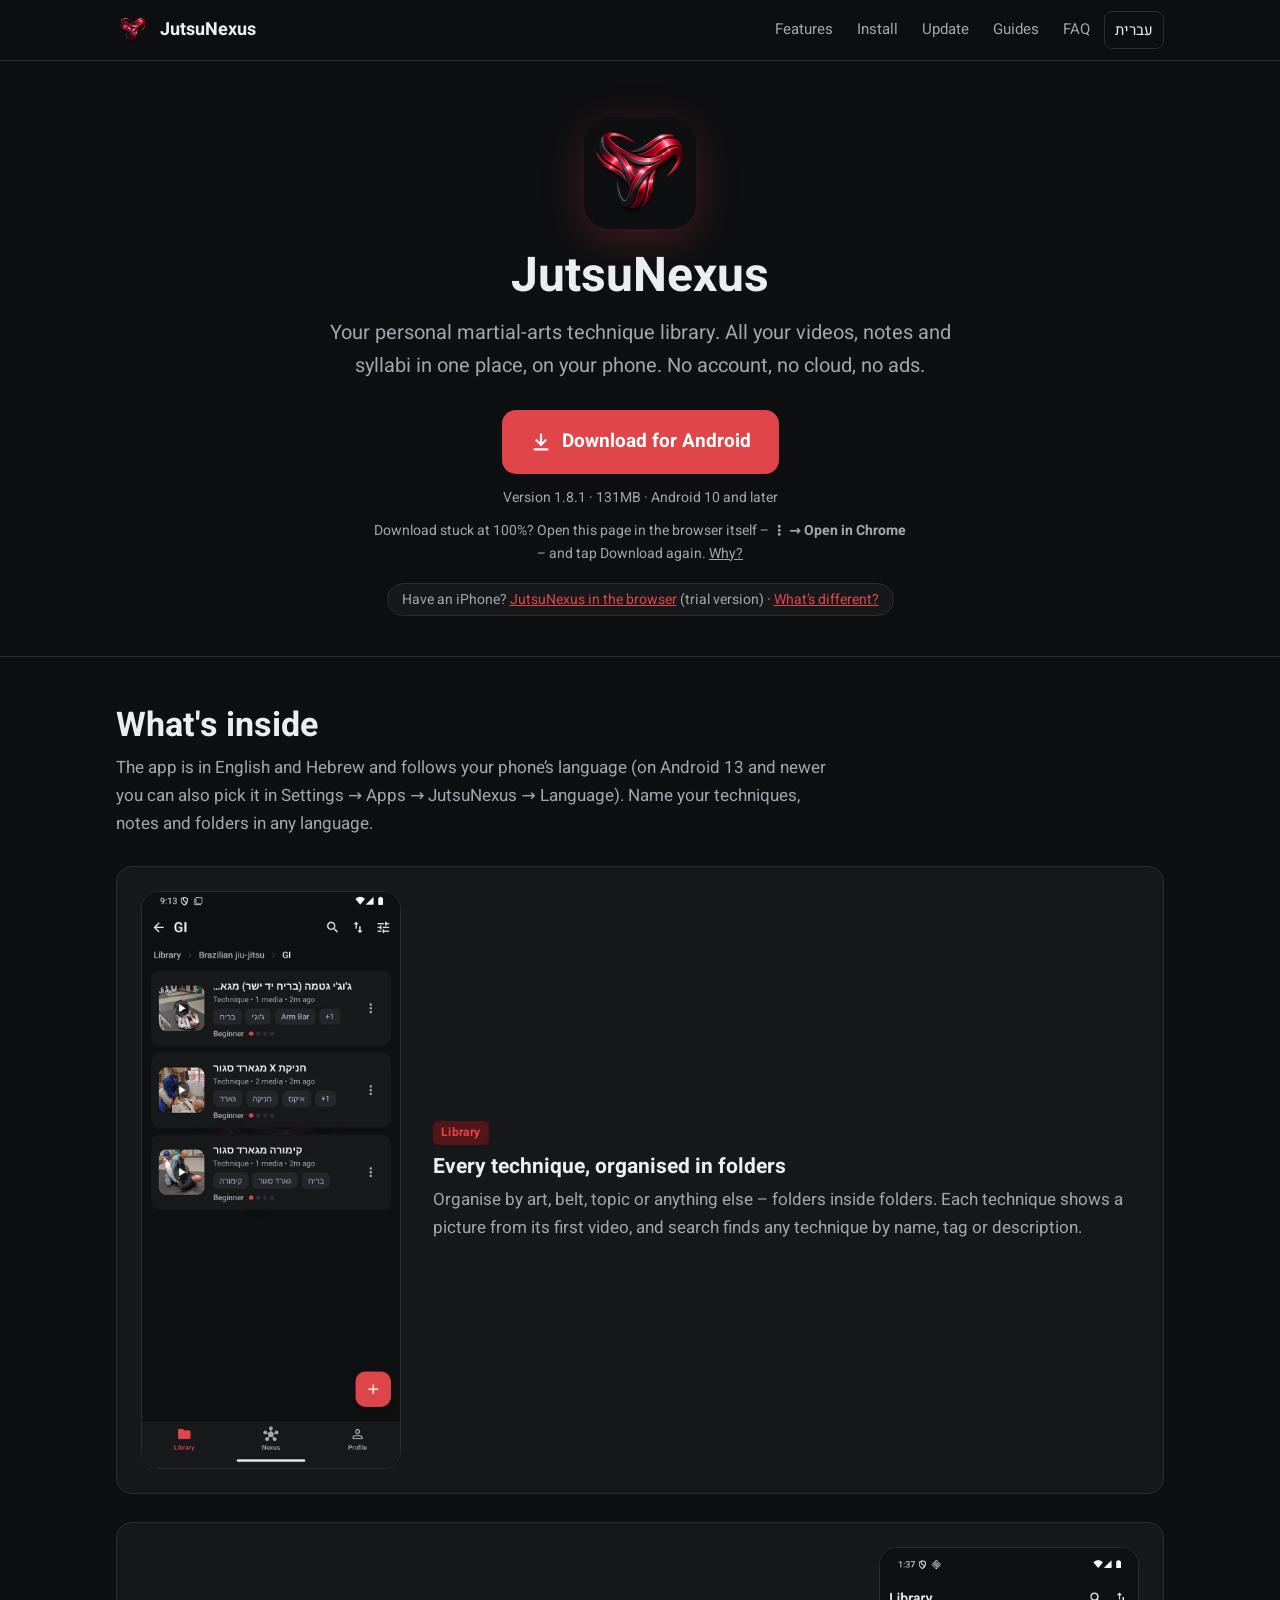
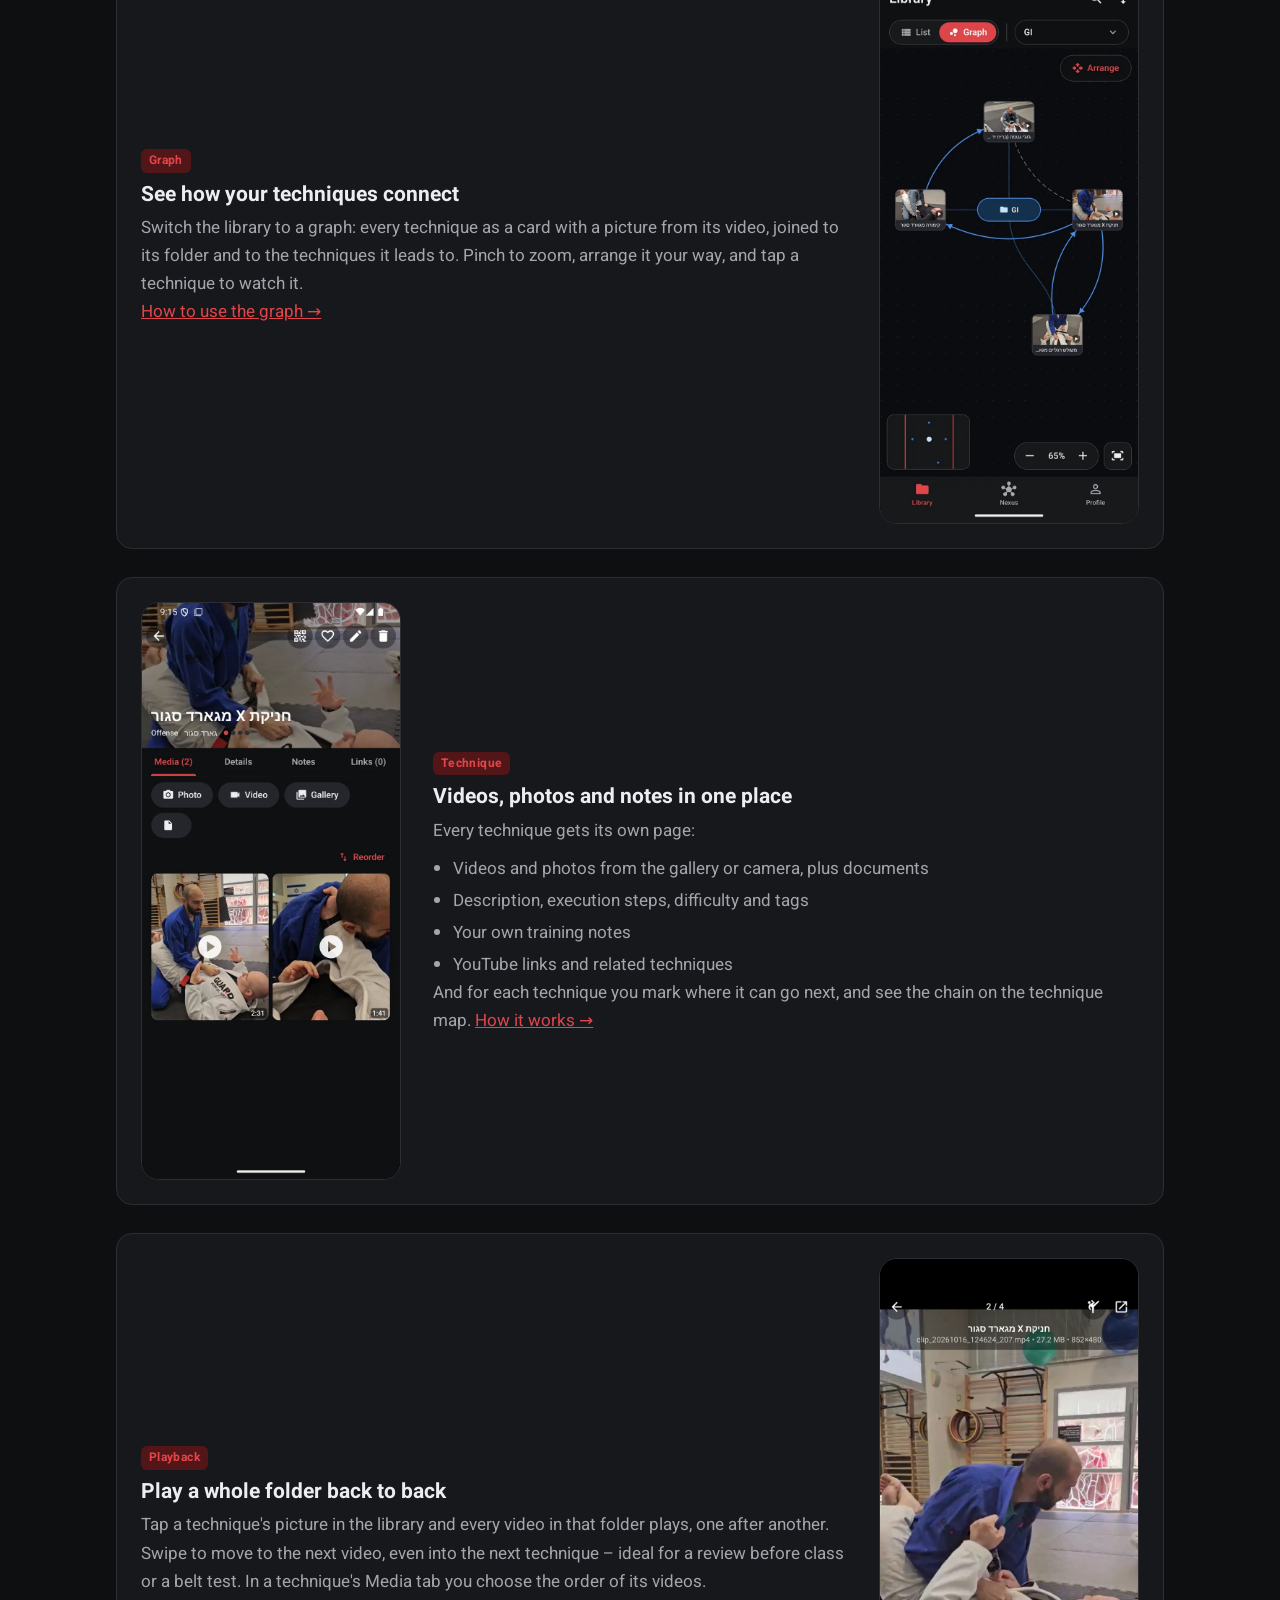
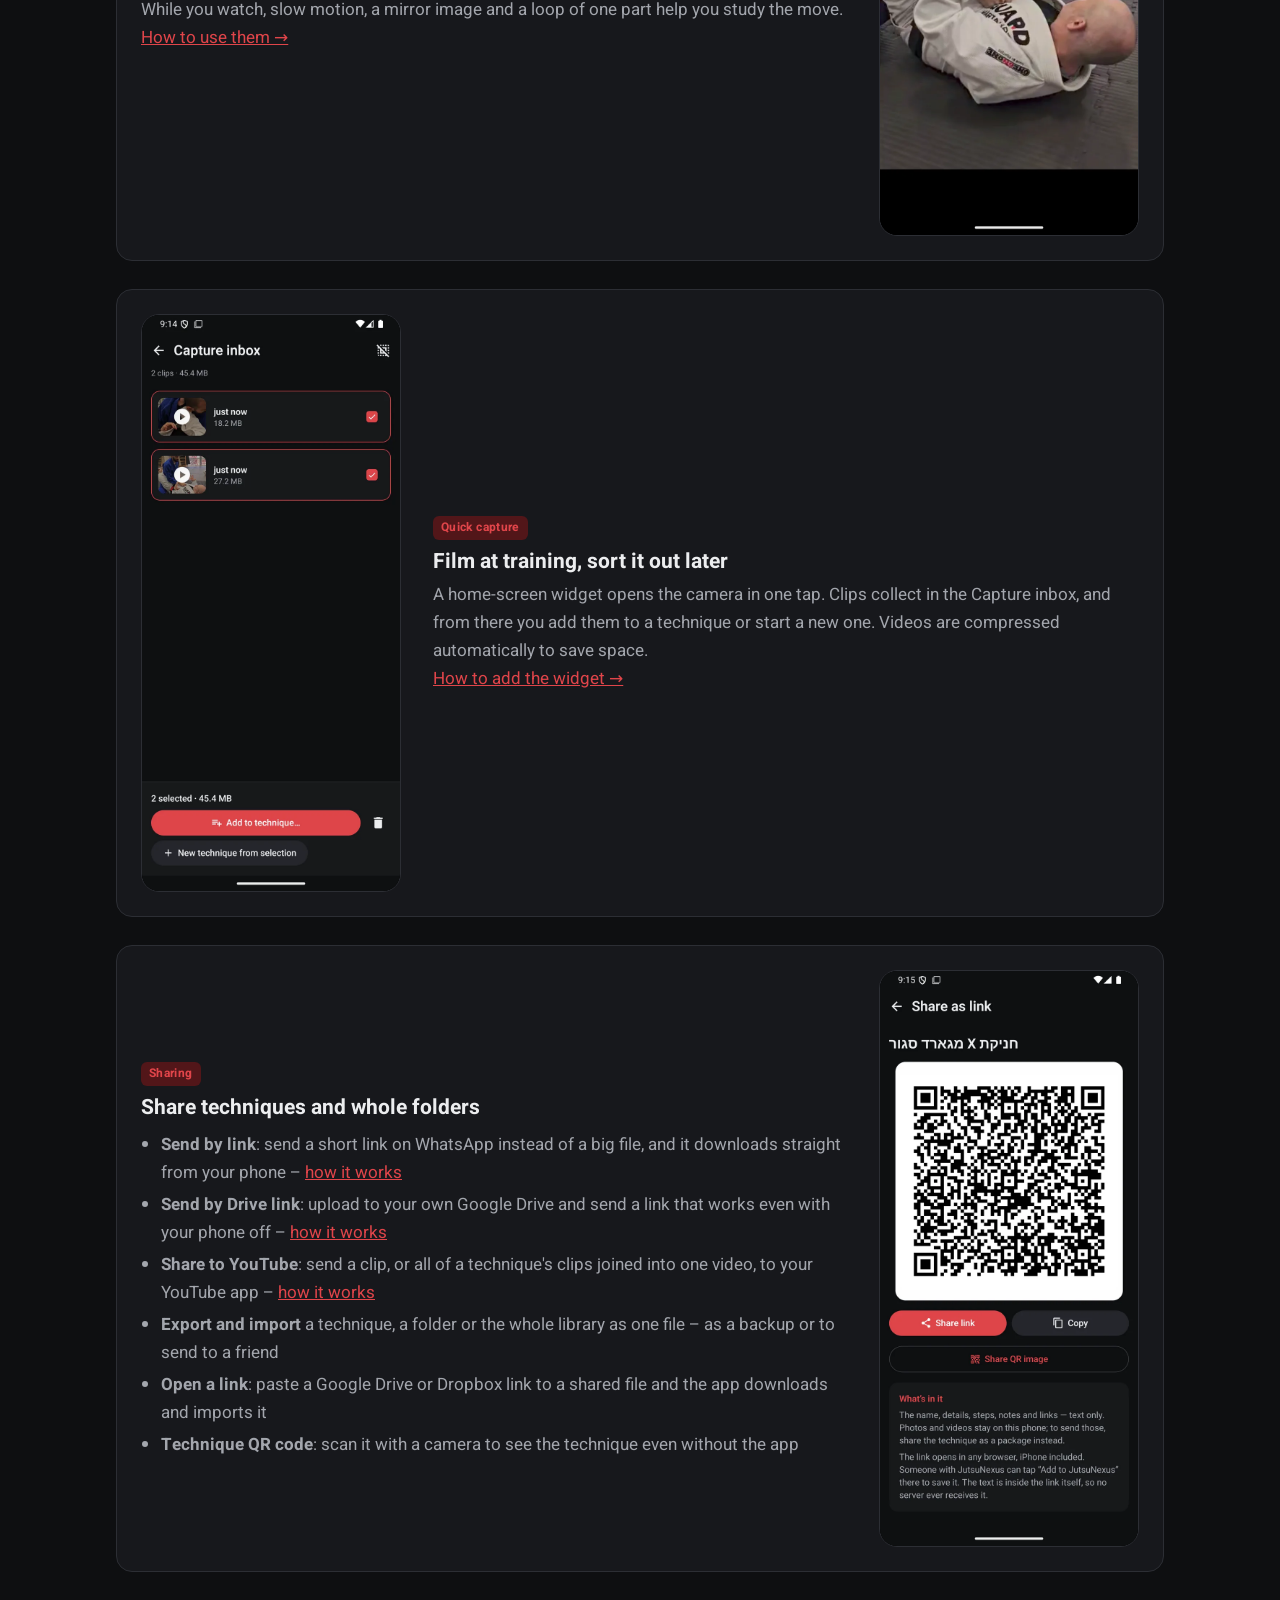
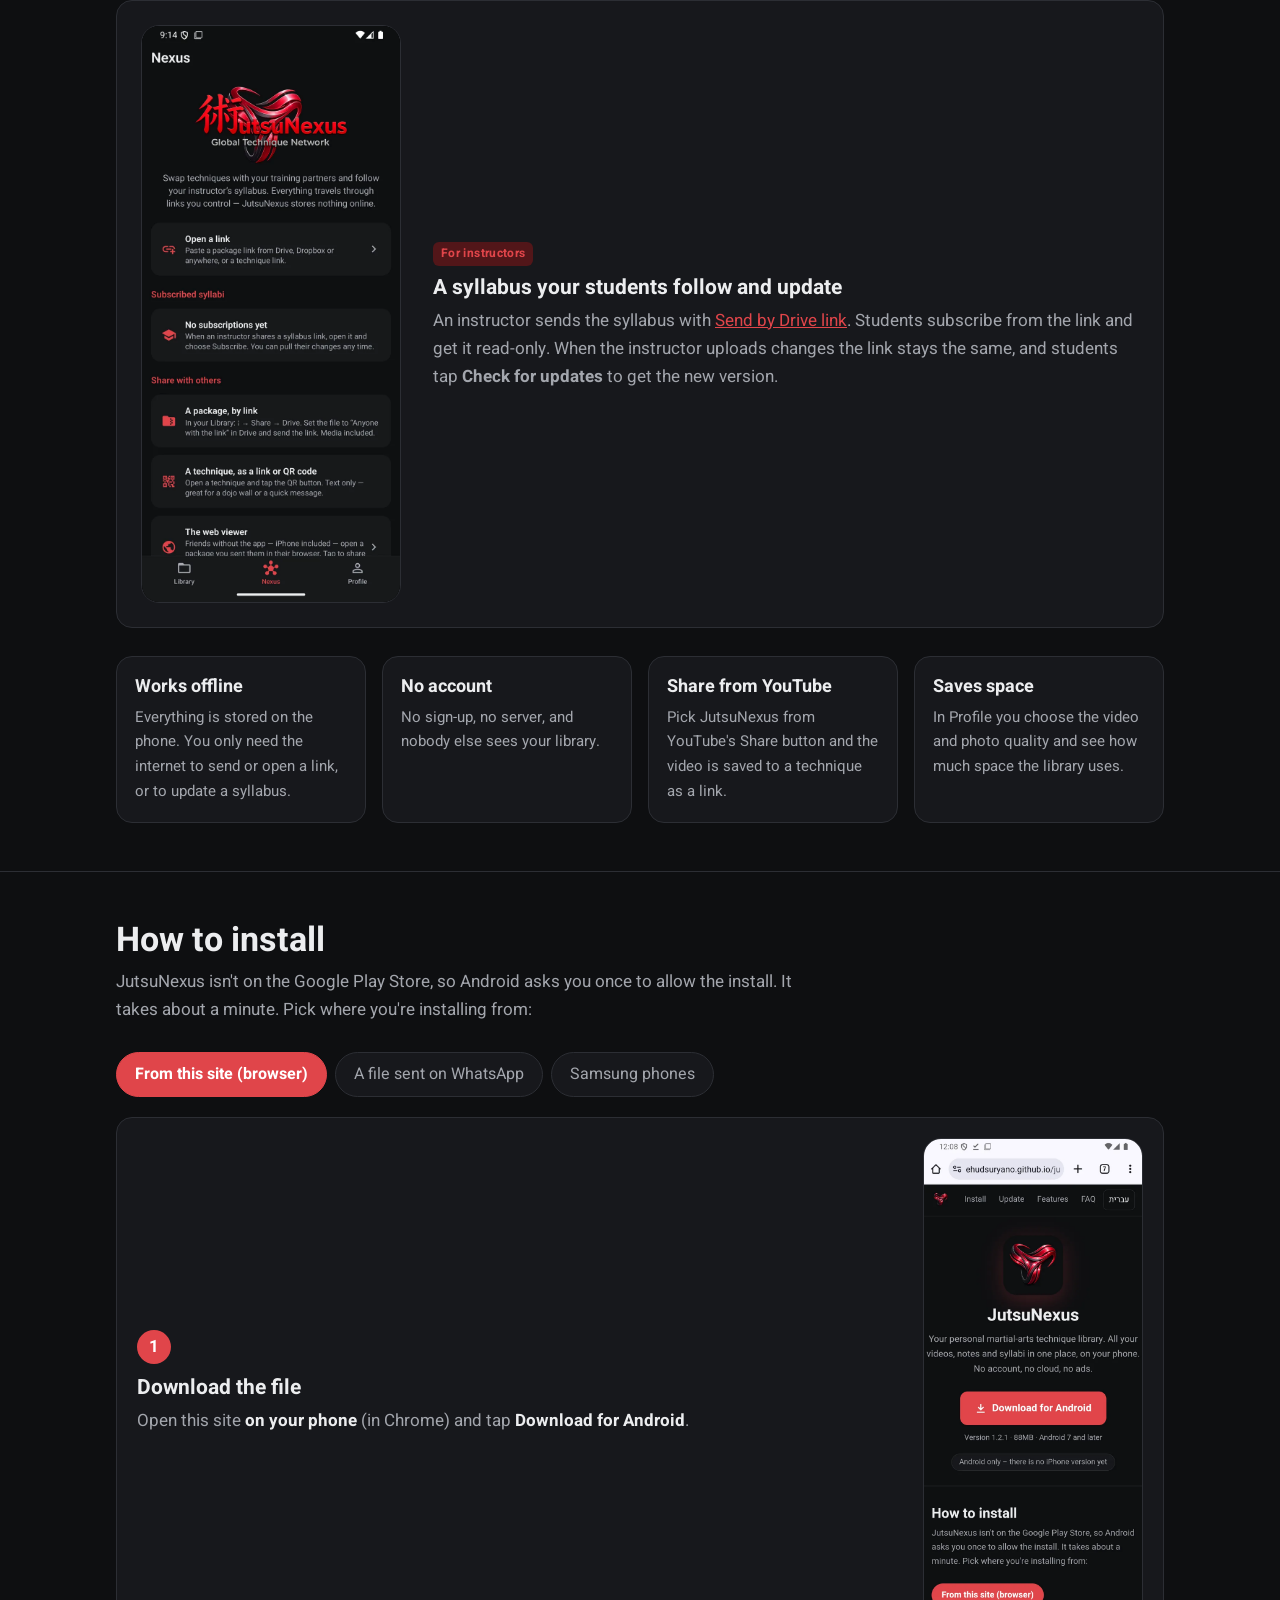
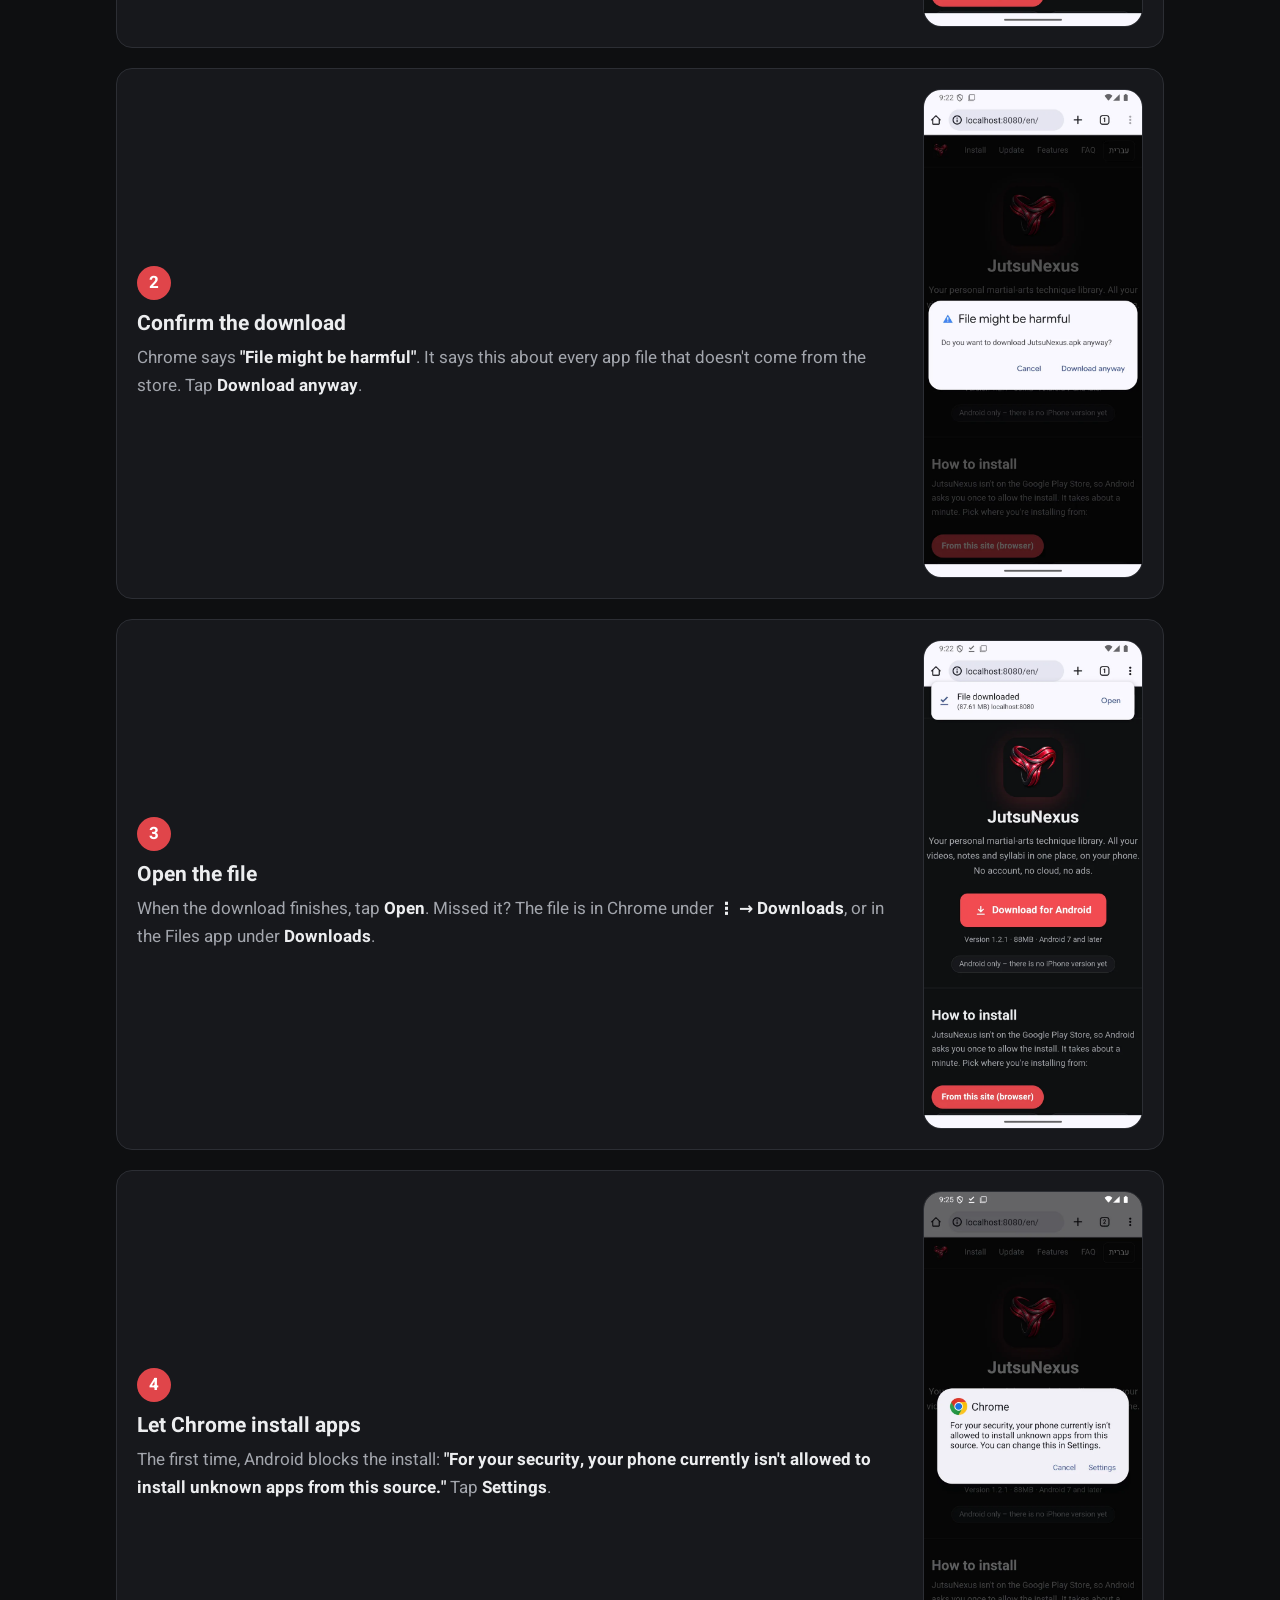
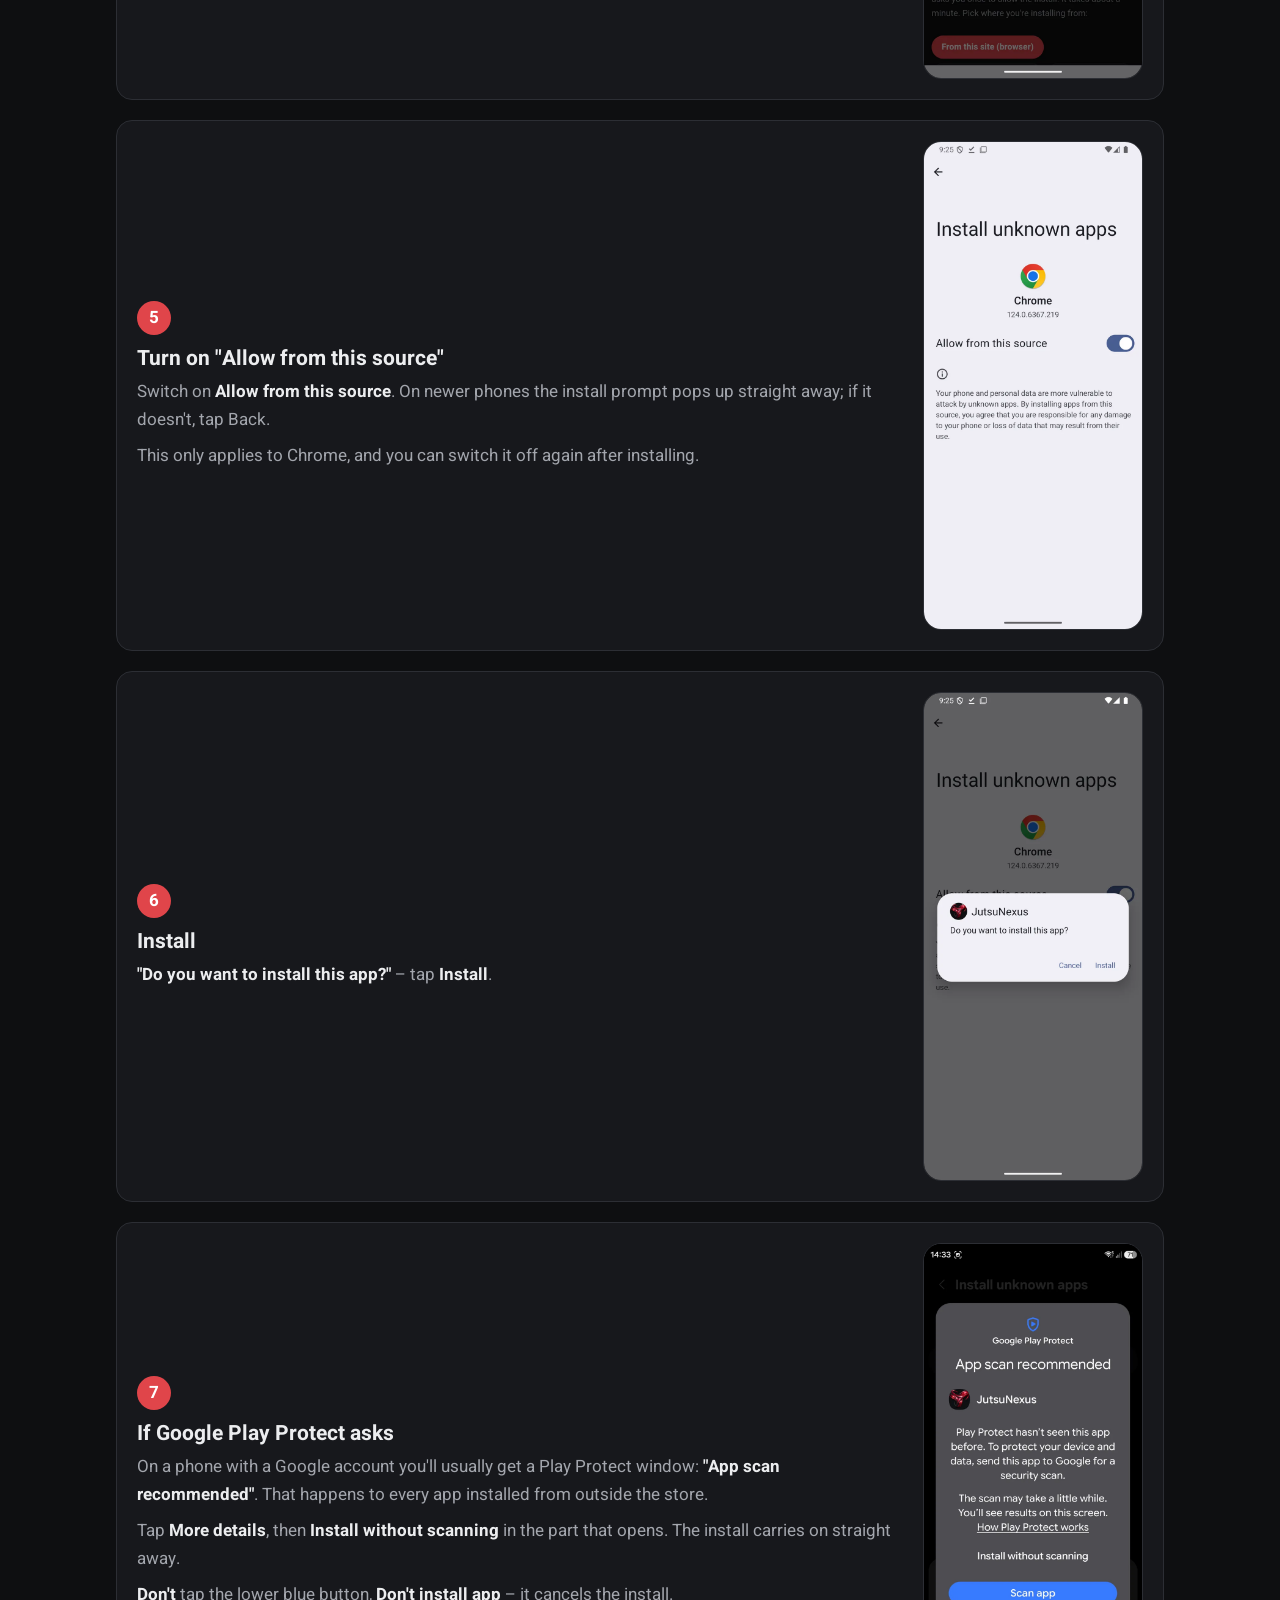
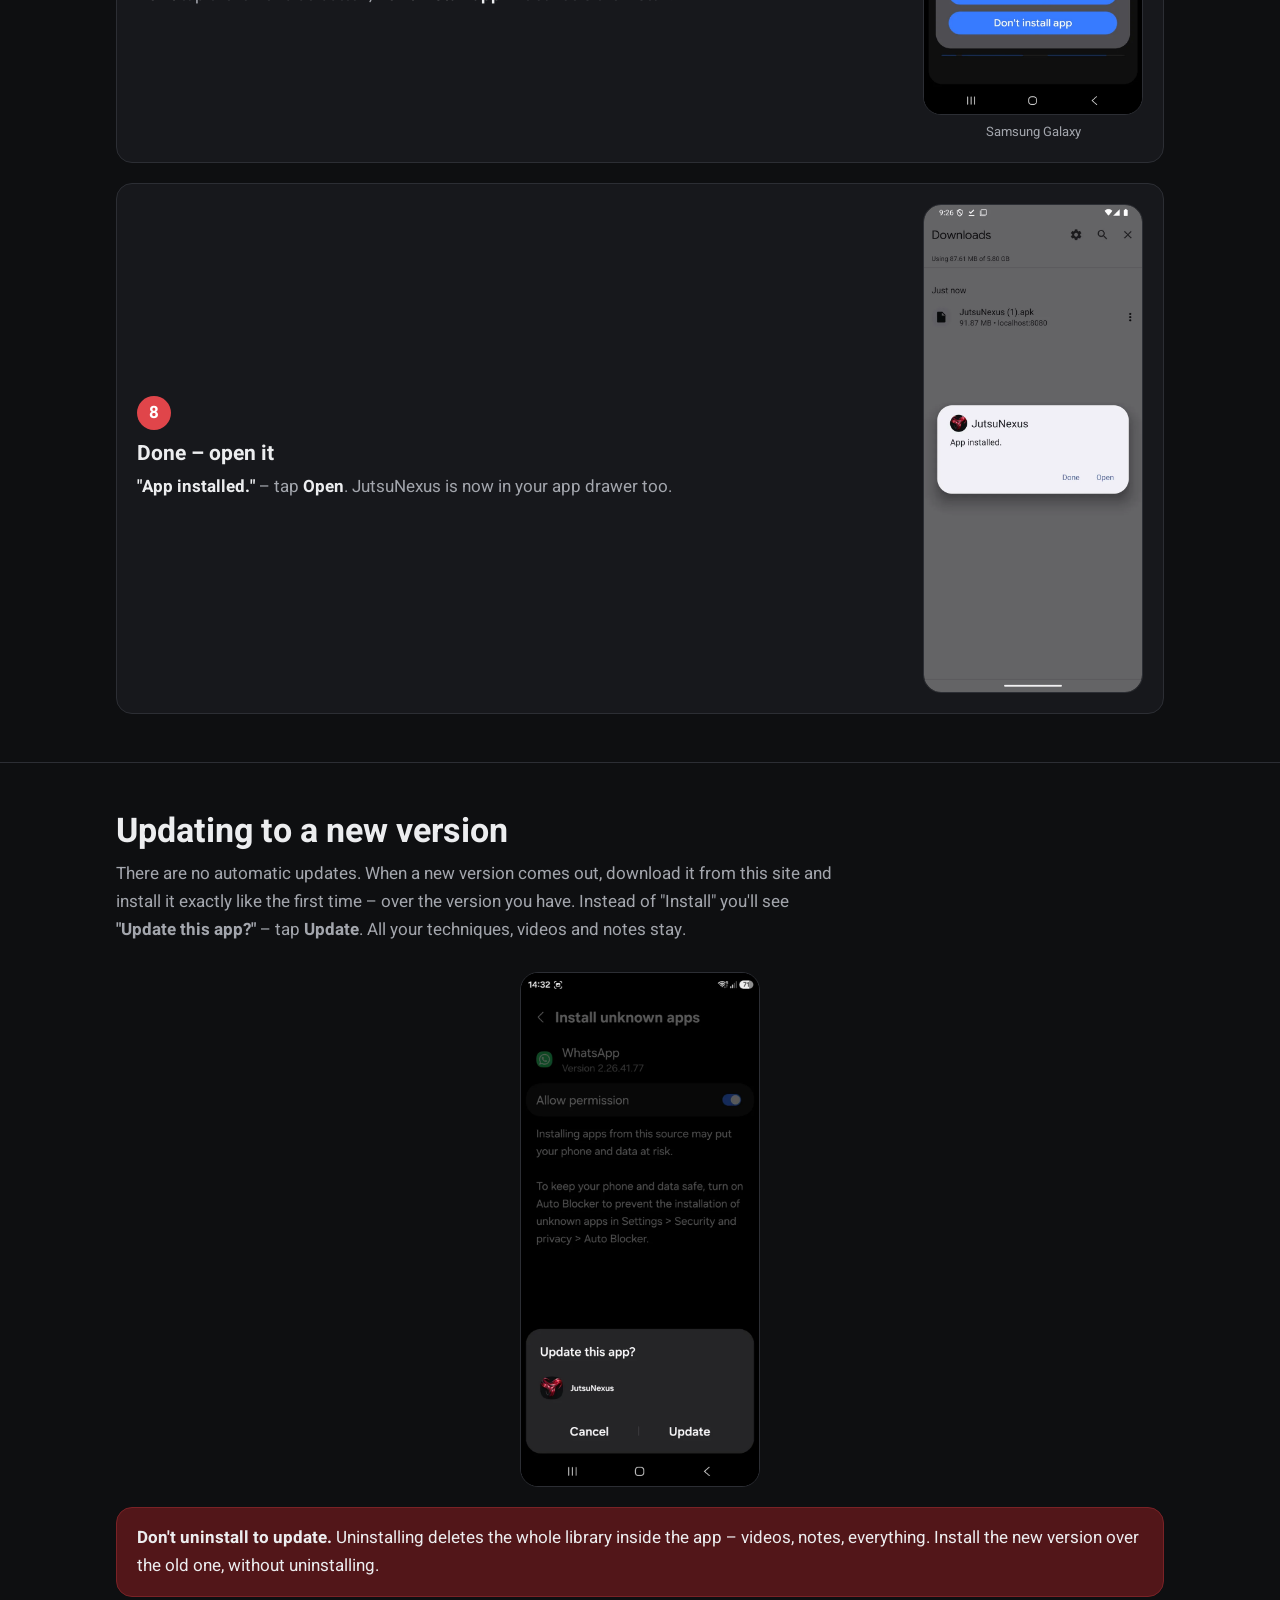
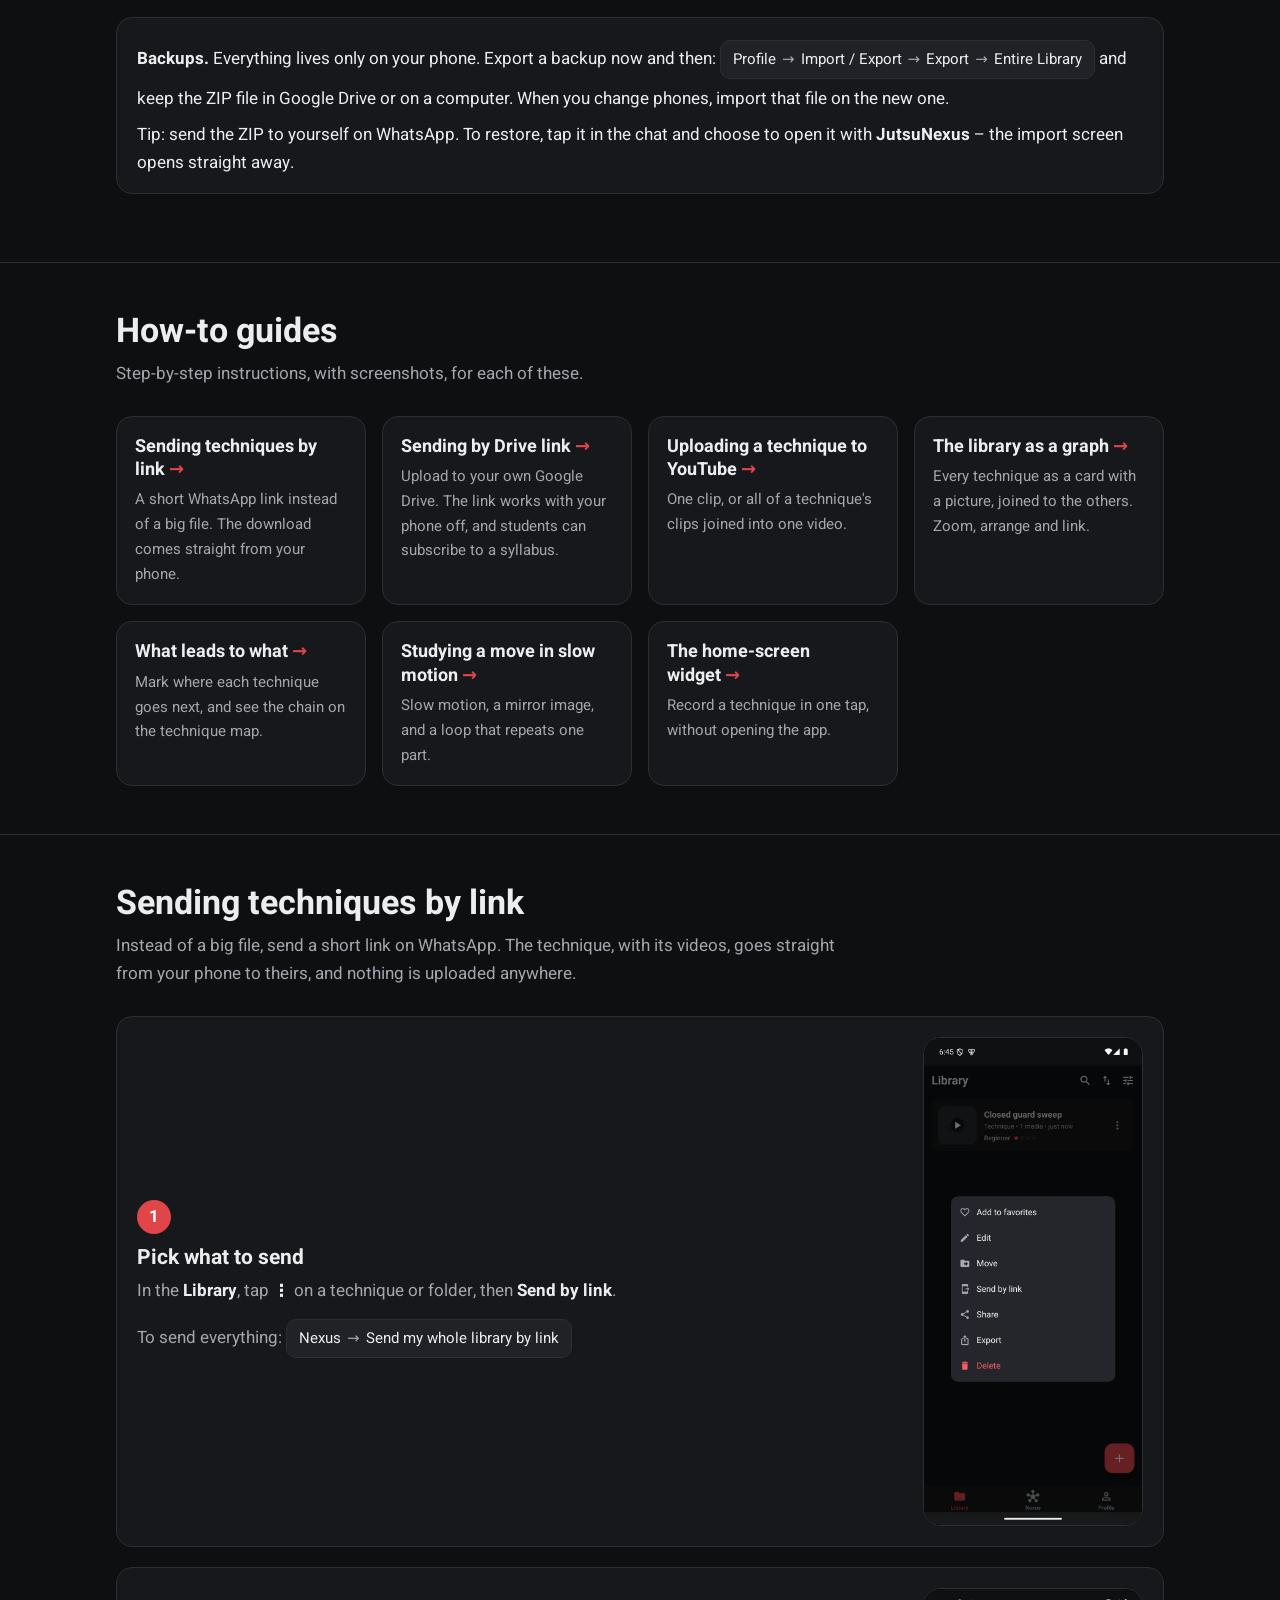
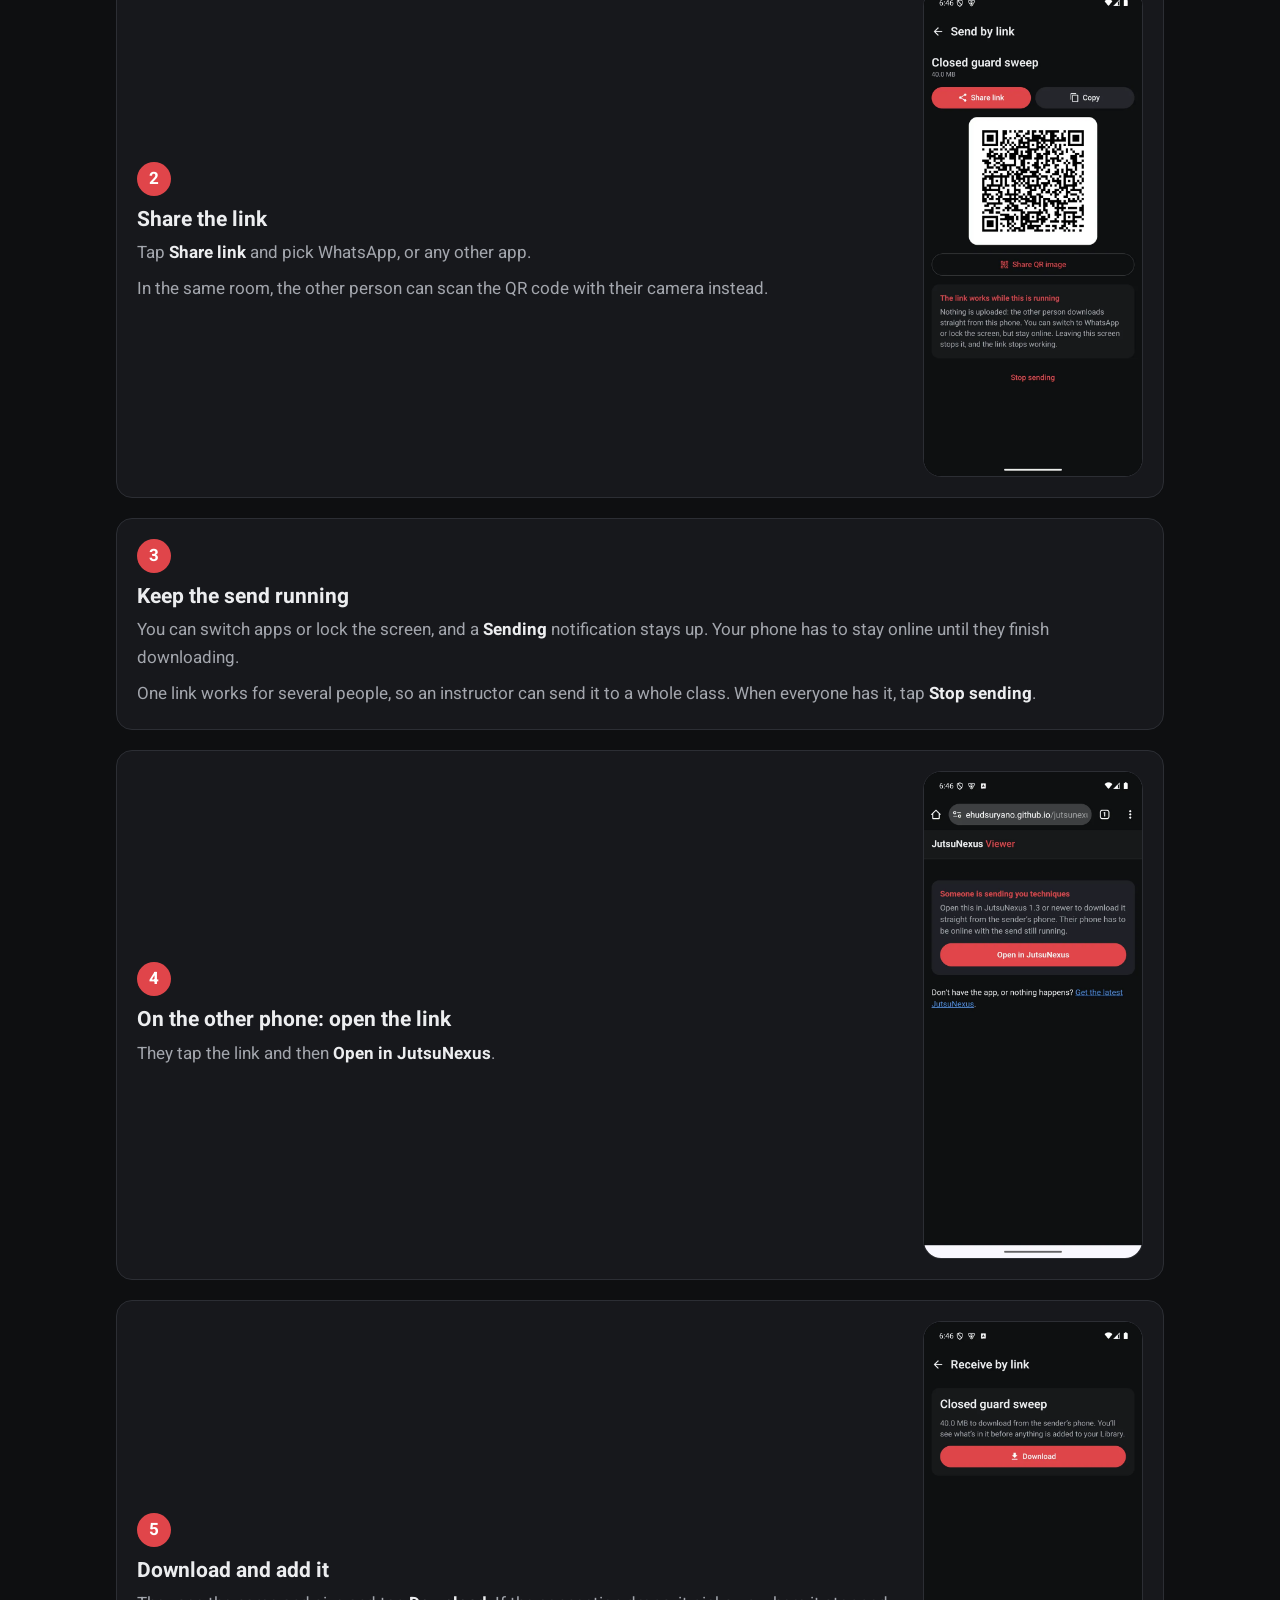
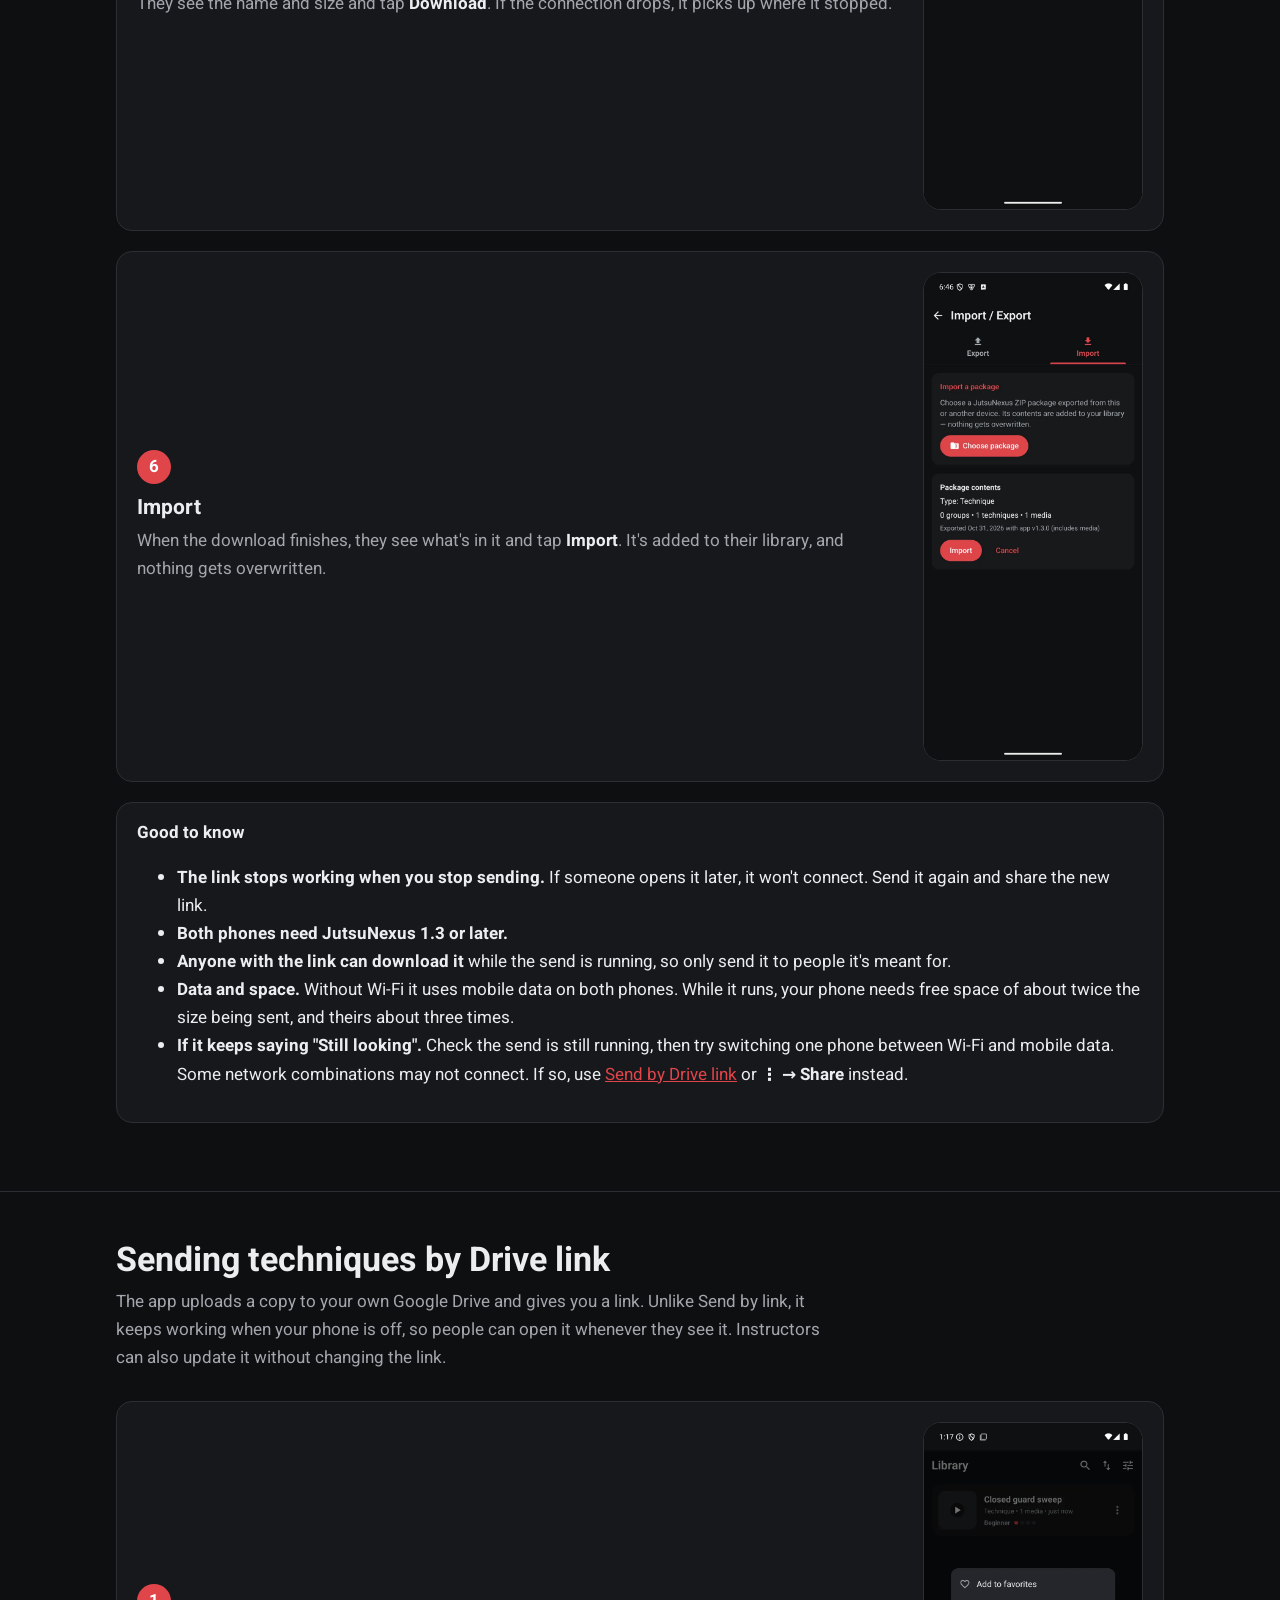
==== commit 1b024457: "Site: link the iPhone web app (trial) from the hero and the iPhone FAQ Co-Authored-By: Claude Opus 5" ====
--- a/en/index.html
+++ b/en/index.html
@@ -45,7 +45,7 @@
   </a>
   <div class="meta"><span>Version 1.8.1</span><span>131MB</span><span>Android 10 and later</span></div>
   <p class="dl-tip">Download stuck at 100%? Open this page in the browser itself – <b>⋮ → Open in Chrome</b> – and tap Download again. <a href="#download-stuck">Why?</a></p>
-  <div class="android-only">Android only – there is no iPhone version yet</div>
+  <div class="android-only">Have an iPhone? <a href="https://ehudsuryano.github.io/jutsunexus-webapp/">JutsuNexus in the browser</a> (trial version) · <a href="#iphone">What’s different?</a></div>
 </div>
 
 <!-- ============ FEATURES ============ -->
@@ -745,9 +745,11 @@
       <p>The fix: tap <b>⋮</b> in the corner and choose <b>Open in Chrome</b> (or your browser), then tap <b>Download for Android</b> again. This time "File might be harmful" appears – tap <b>Download anyway</b>, and the download finishes.</p>
       <p>The stuck download isn't saved anywhere, so you can simply close it.</p>
     </details>
-    <details>
+    <details id="iphone">
       <summary>Is there an iPhone version?</summary>
-      <p>Not at the moment – the app is Android only. Technique QR links do open on an iPhone, in the browser.</p>
+      <p>Yes, in the browser: <a href="https://ehudsuryano.github.io/jutsunexus-webapp/">JutsuNexus in the browser</a> (trial version). It works on an iPhone and on any other phone, with no app store and no account. In Safari tap <b>Share → Add to Home Screen</b>, then open it from its icon: it opens full screen and works offline.</p>
+      <p>It has the library with photos and videos, slow motion, mirror and loop, and it imports and shares packages – the same packages as the Android app, both ways. It can’t send by link straight from the phone, and a Drive link has to be downloaded to Files first, then imported.</p>
+      <p>The library is kept only in that phone’s browser, so save a backup now and then: <b>More → Back up library</b>.</p>
     </details>
     <details>
       <summary>The install fails with "App not installed"</summary>
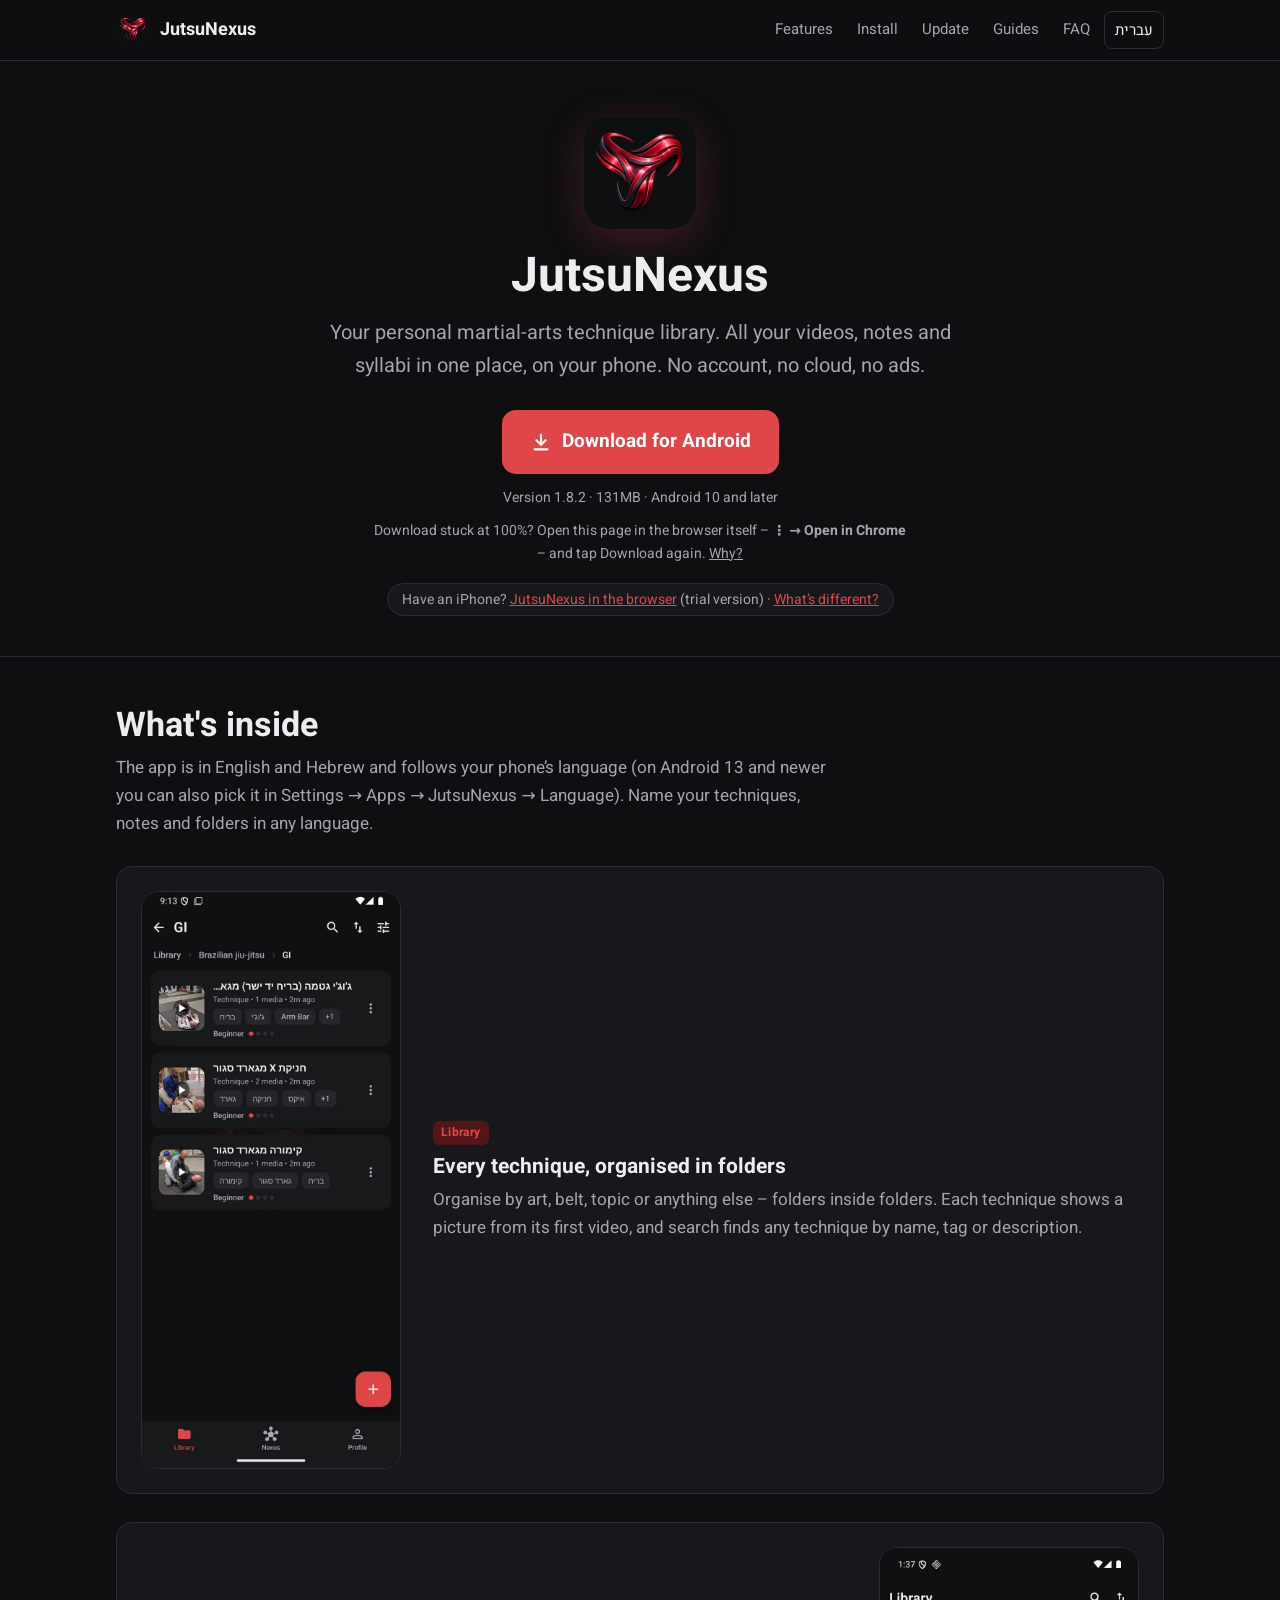
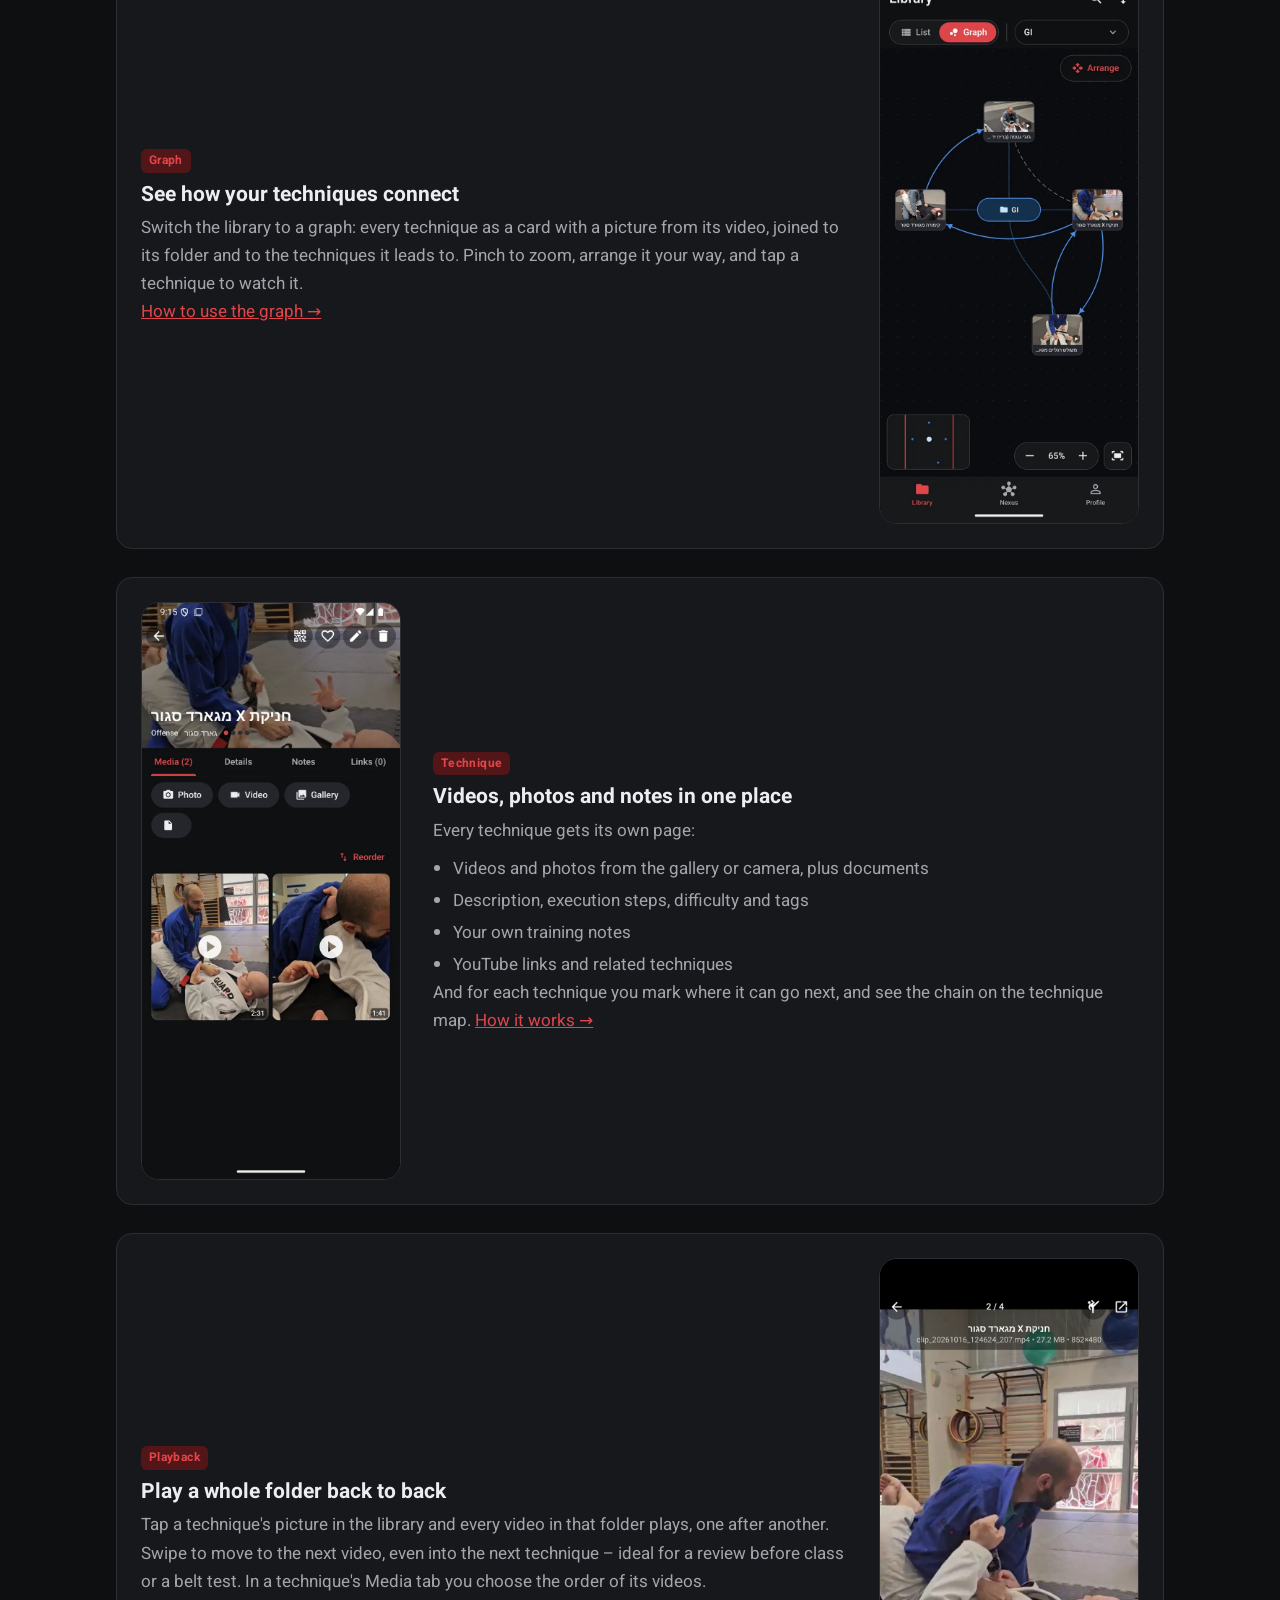
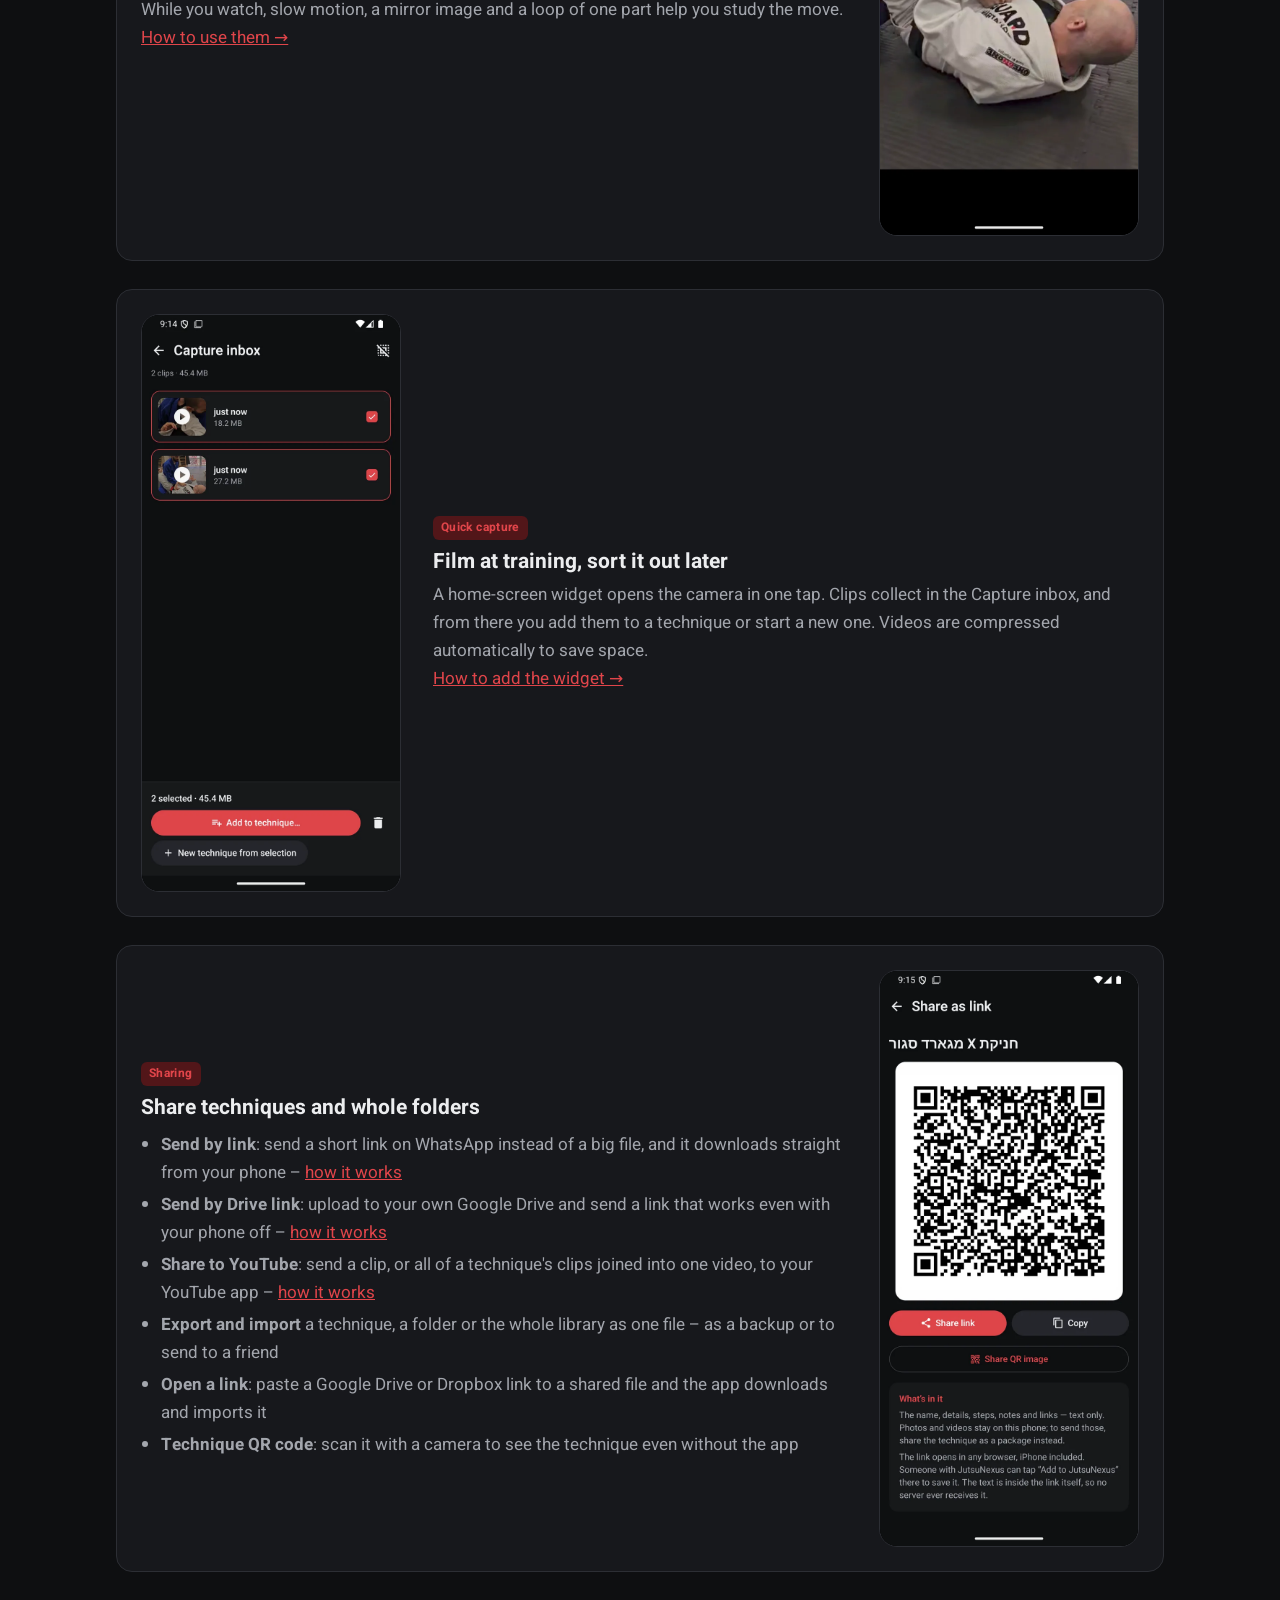
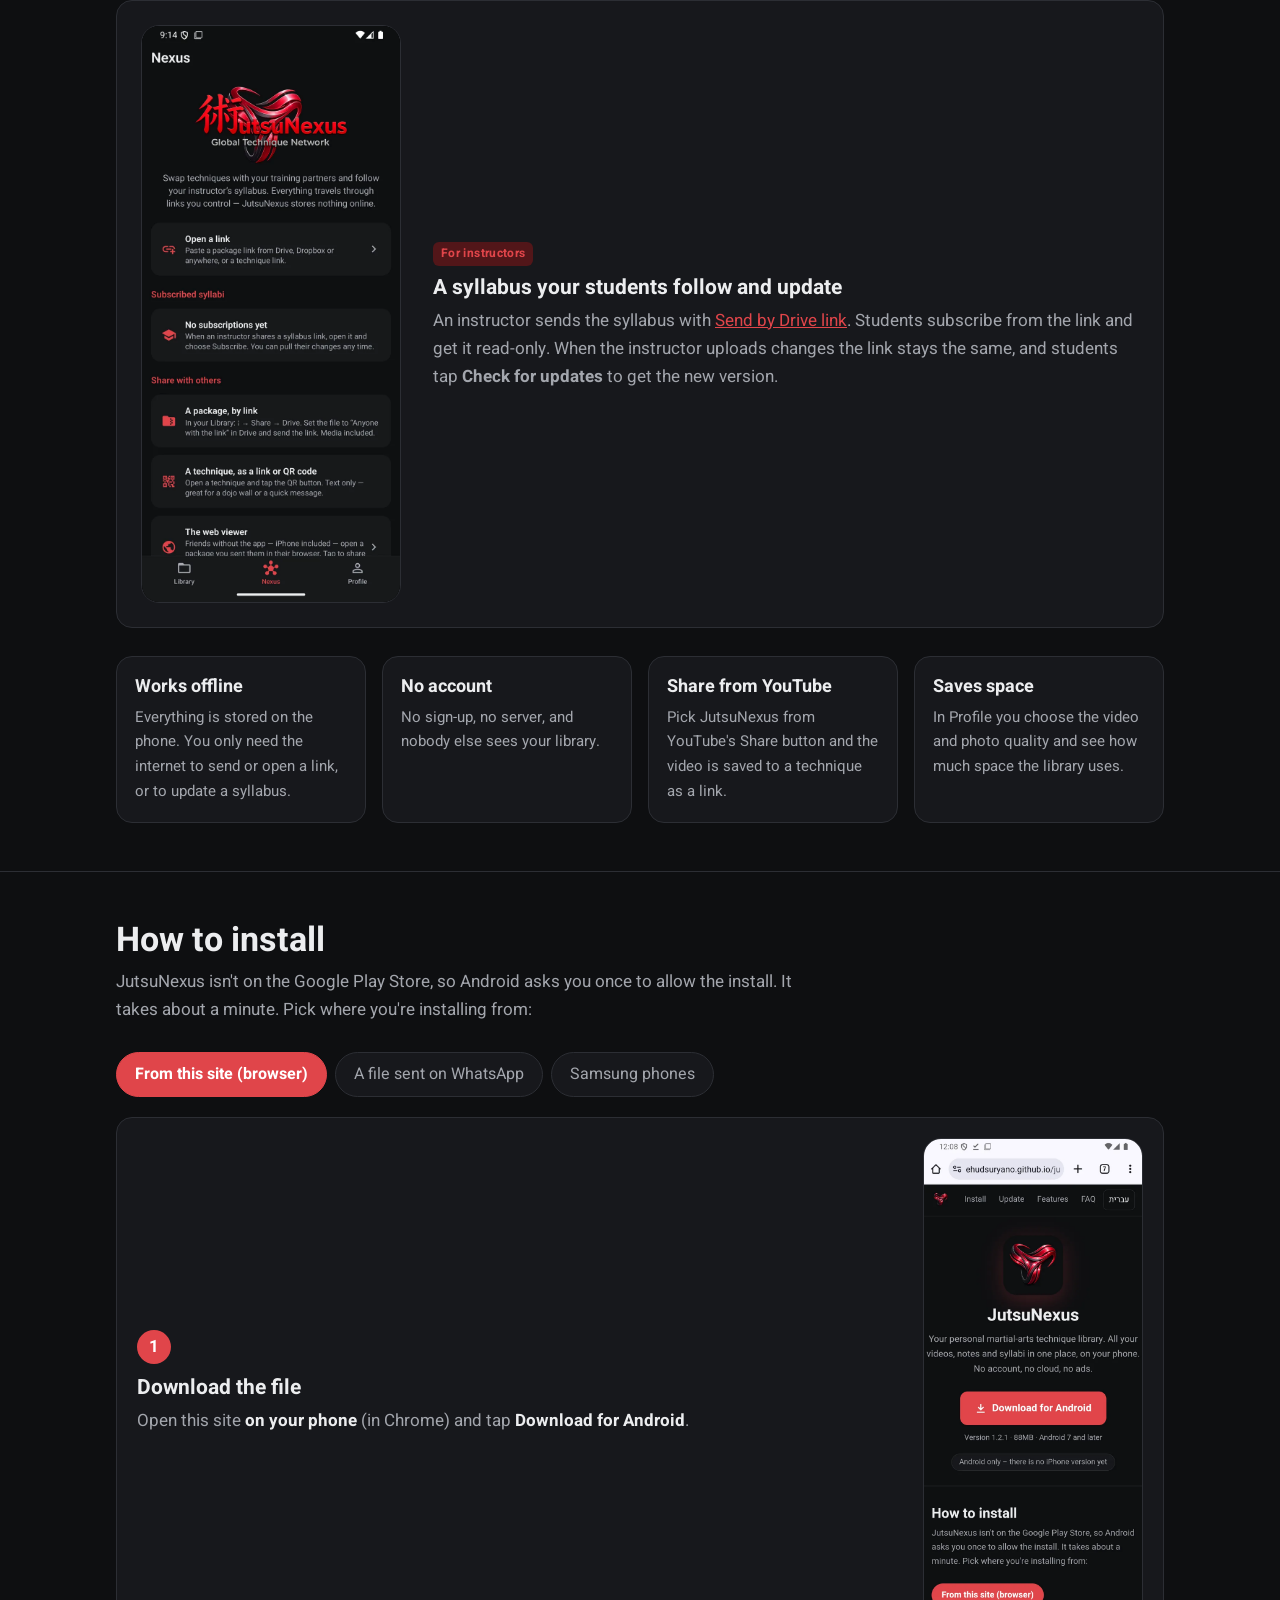
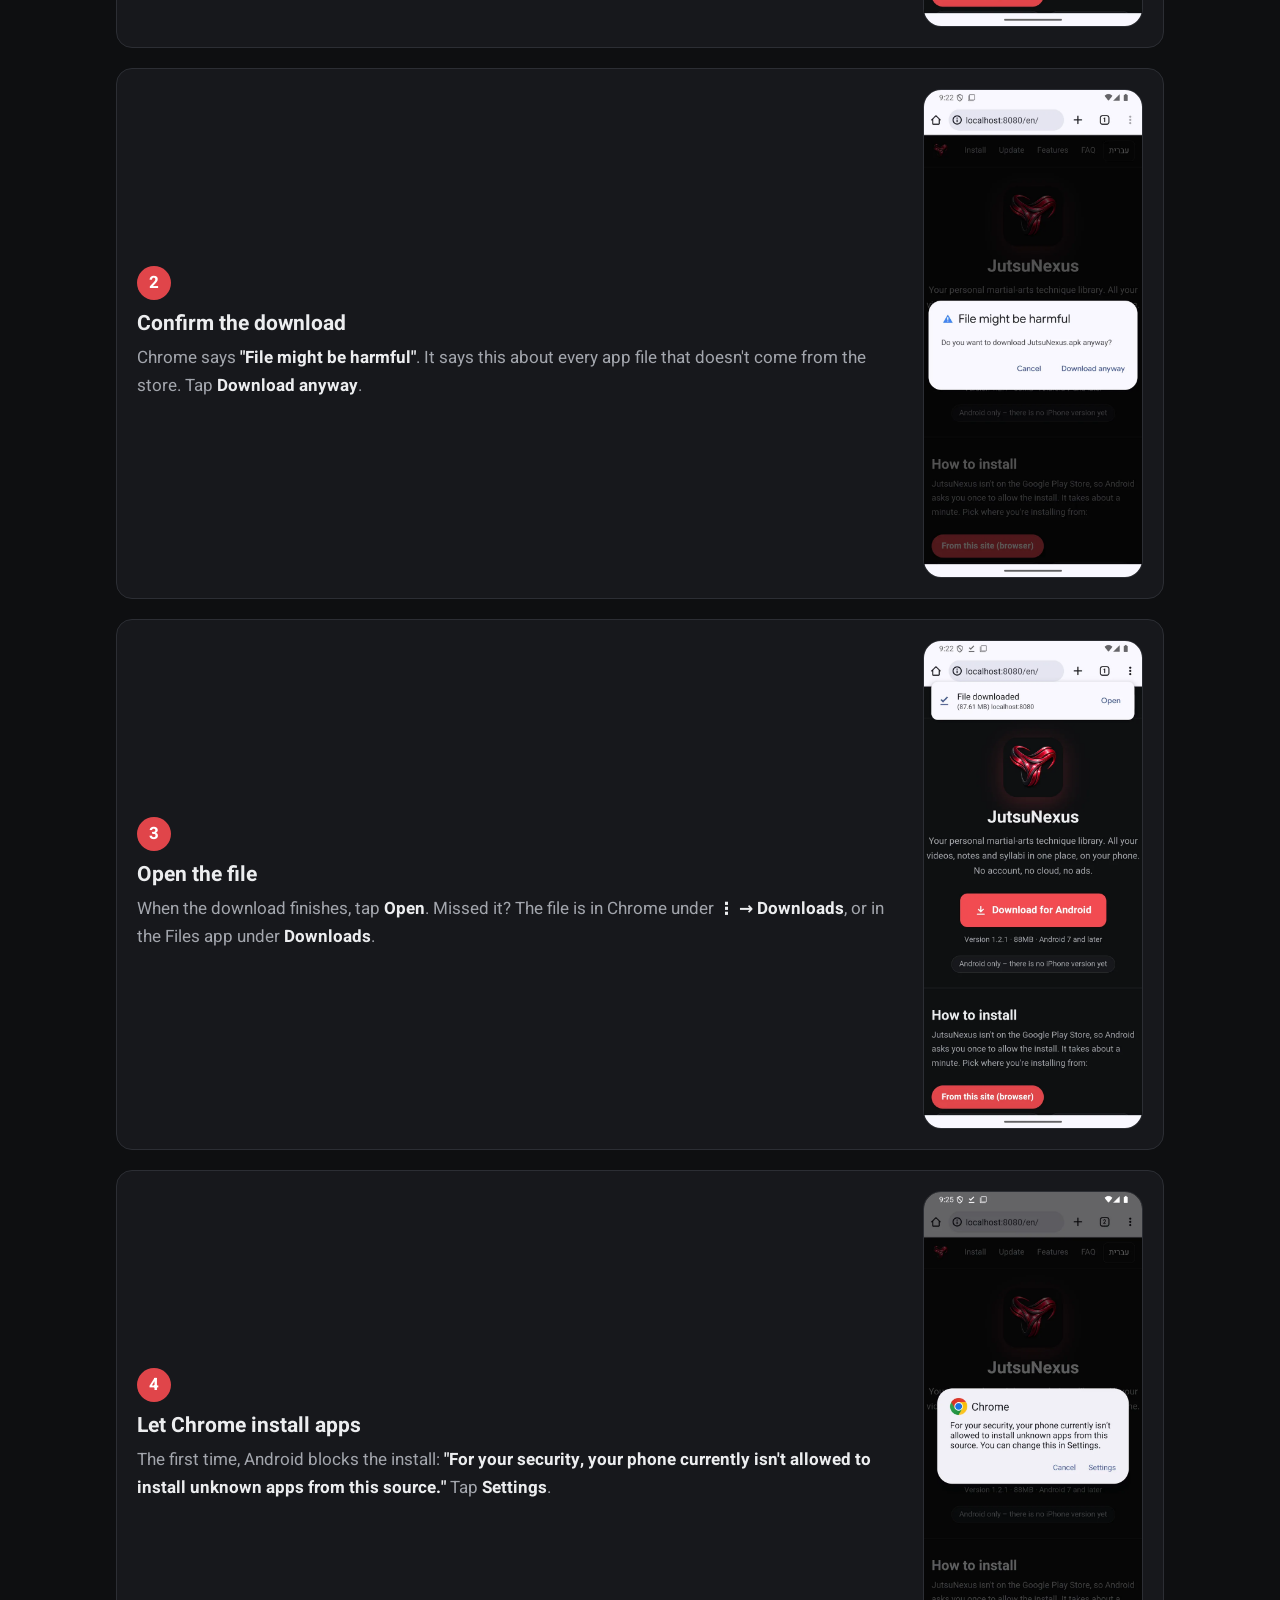
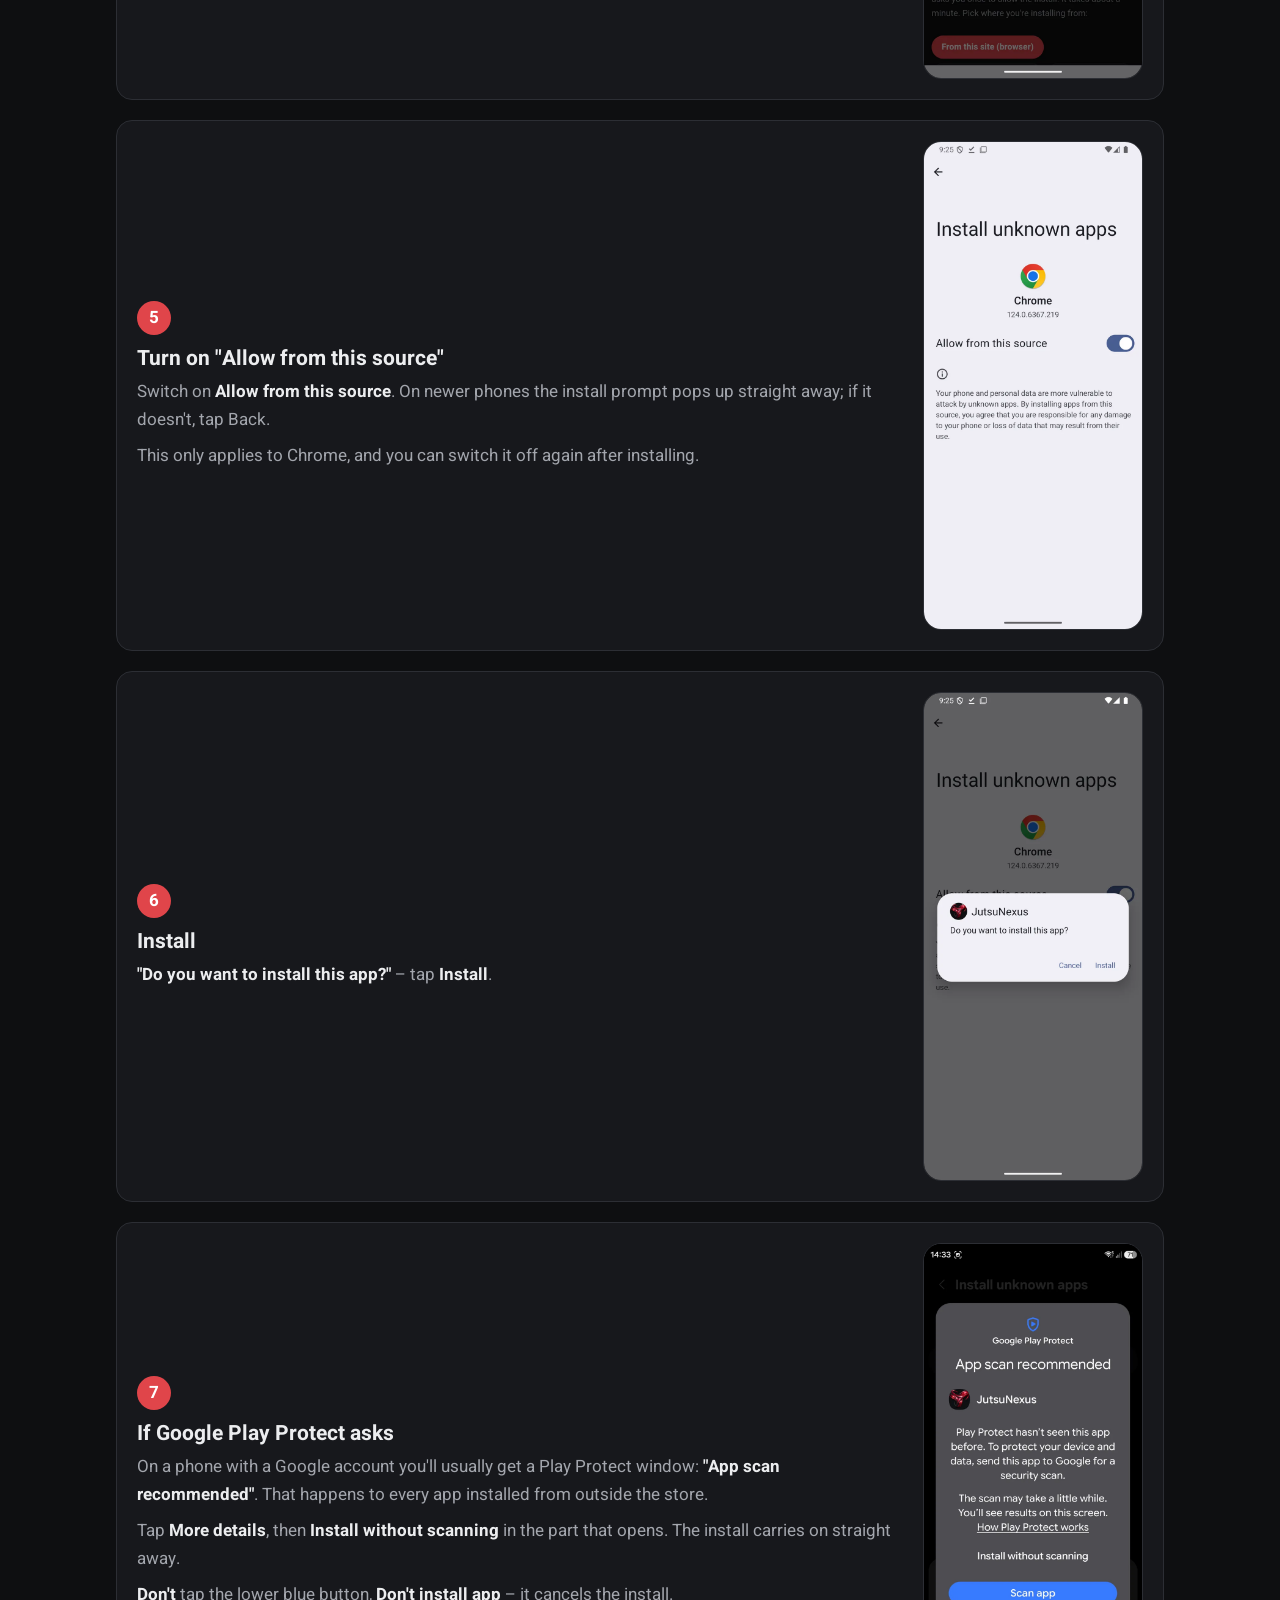
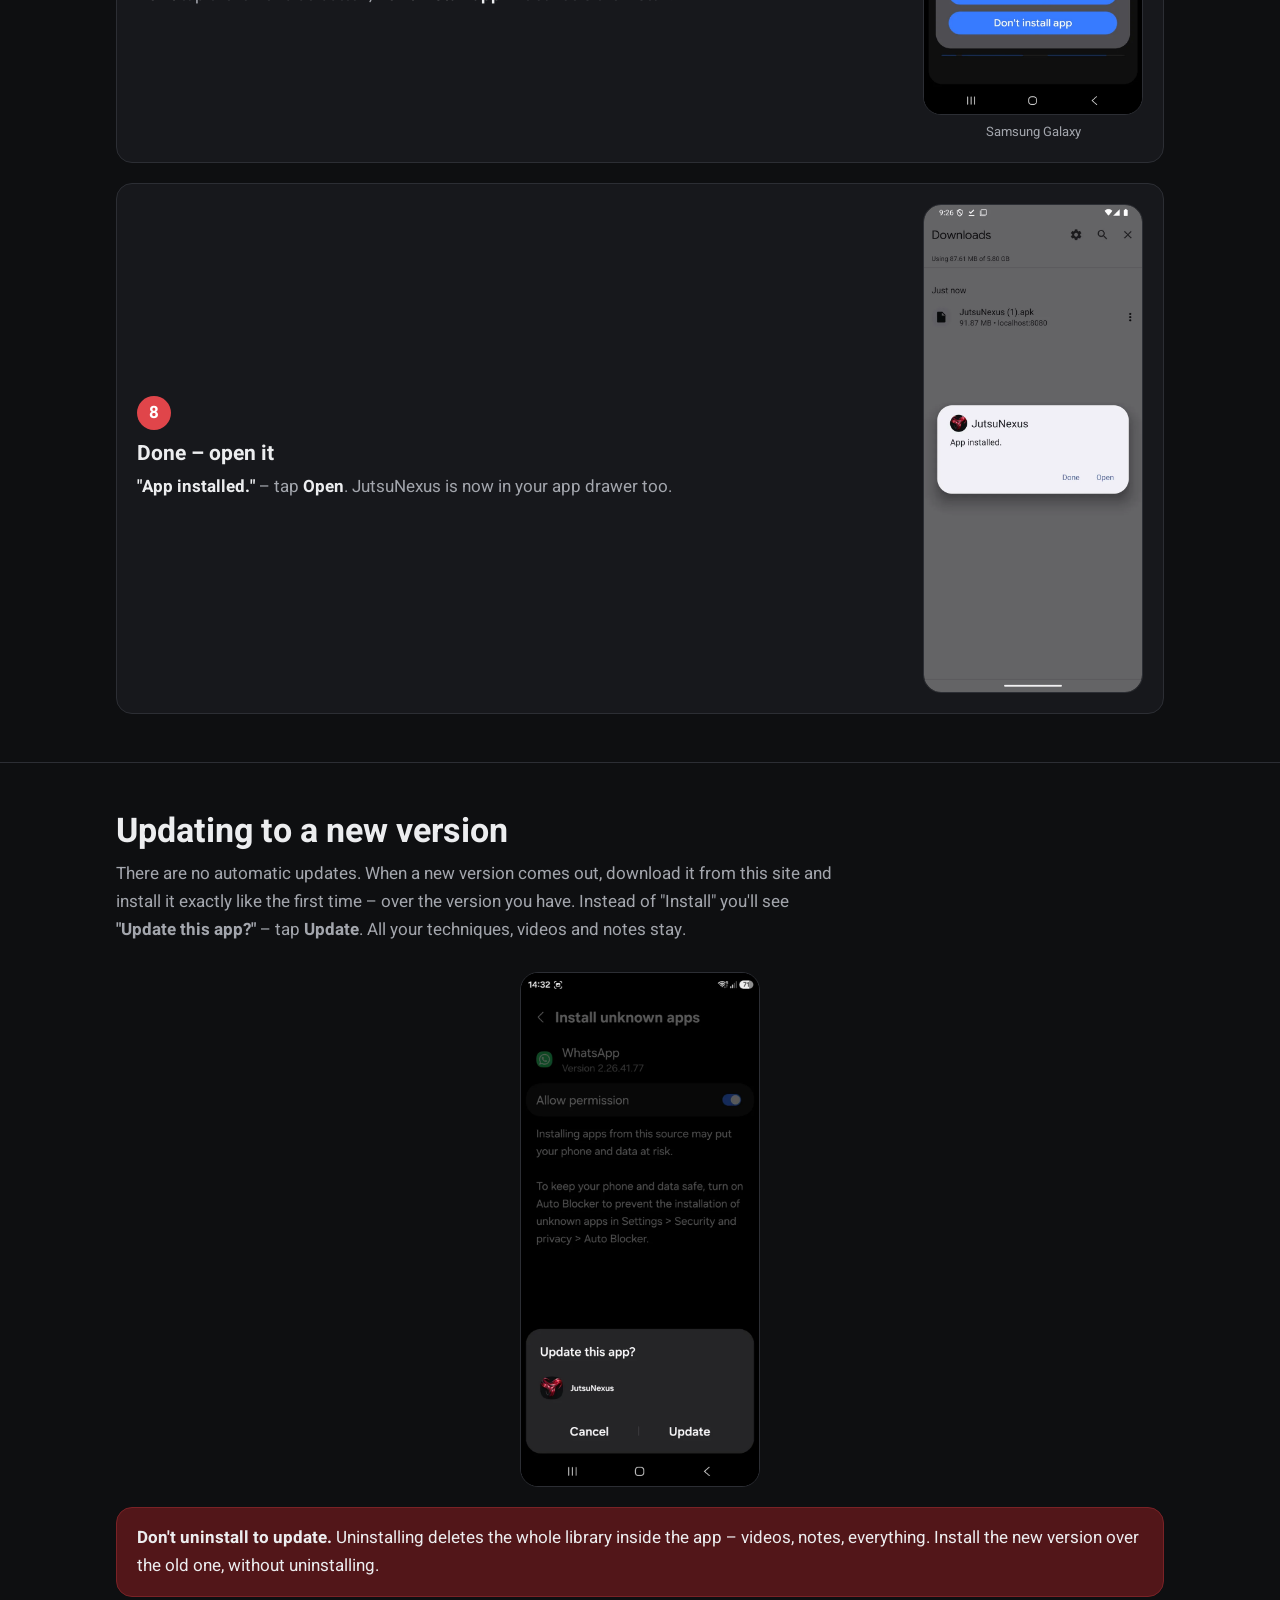
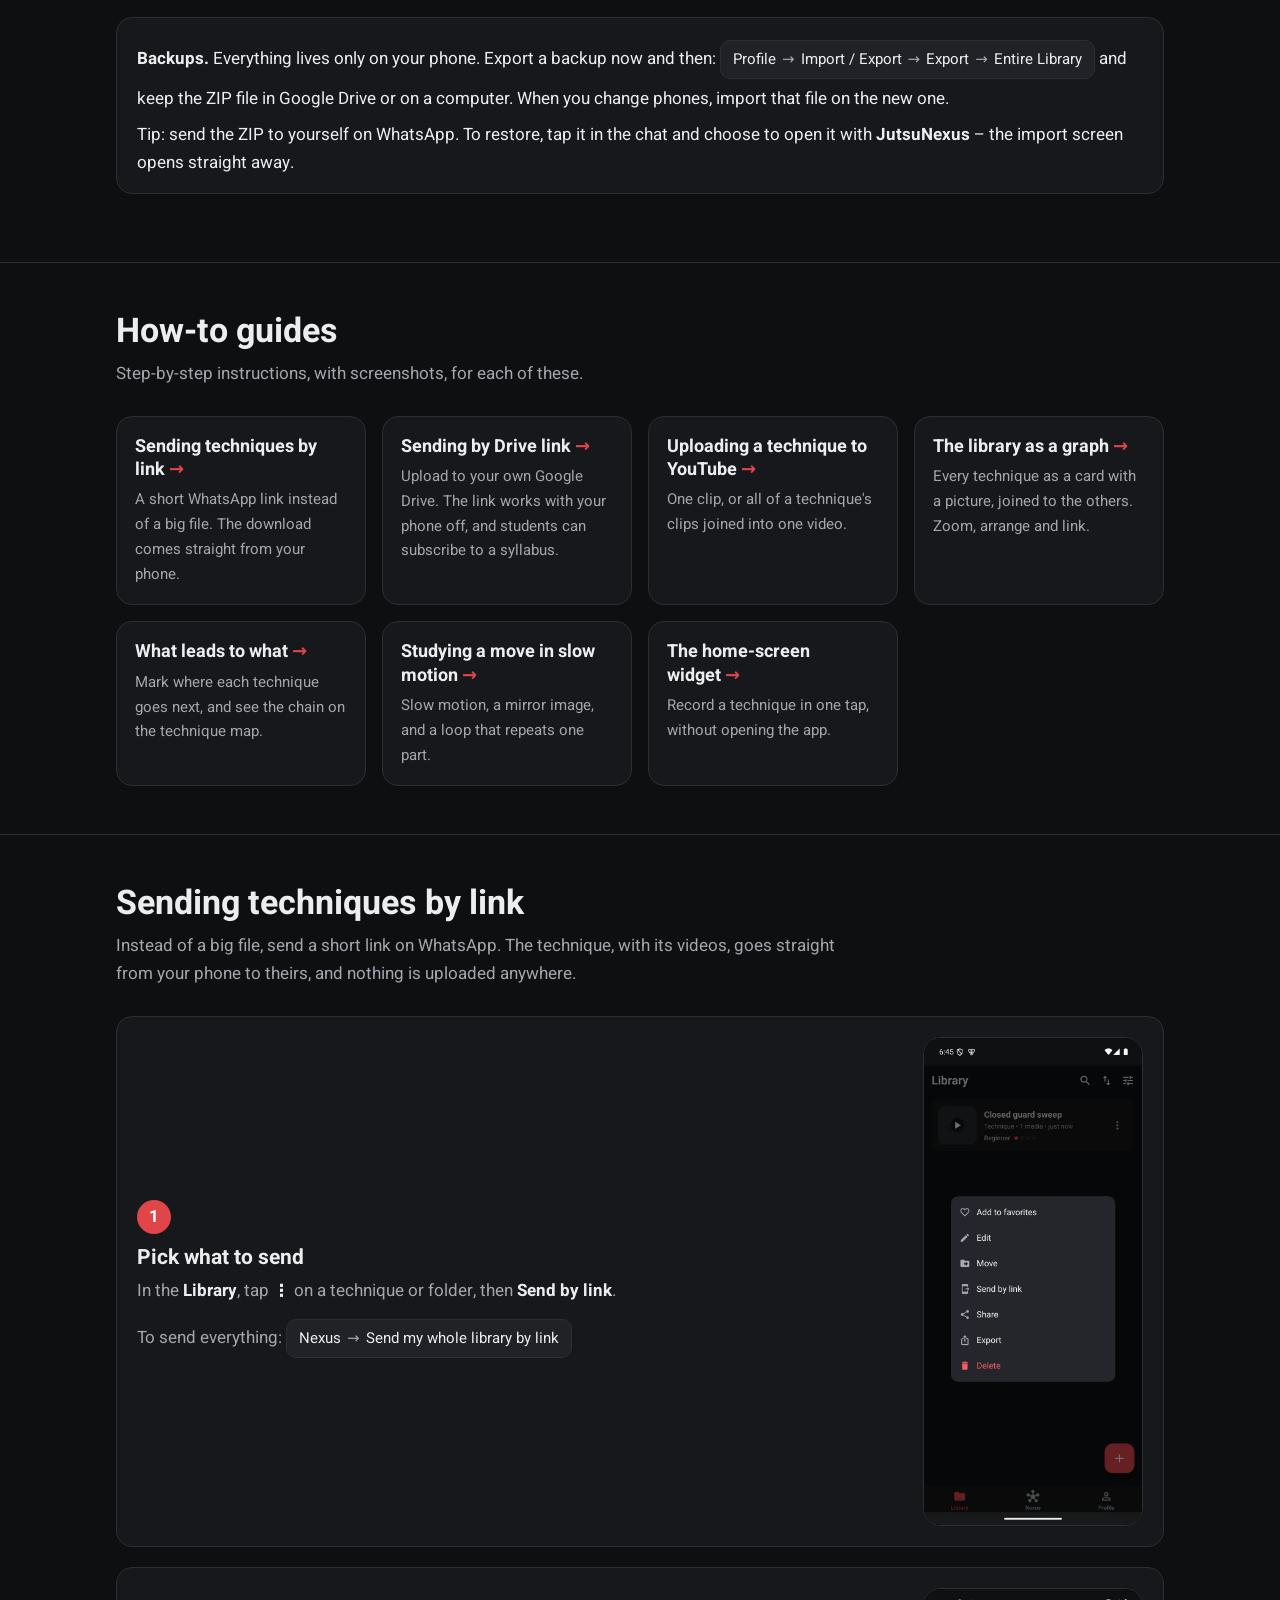
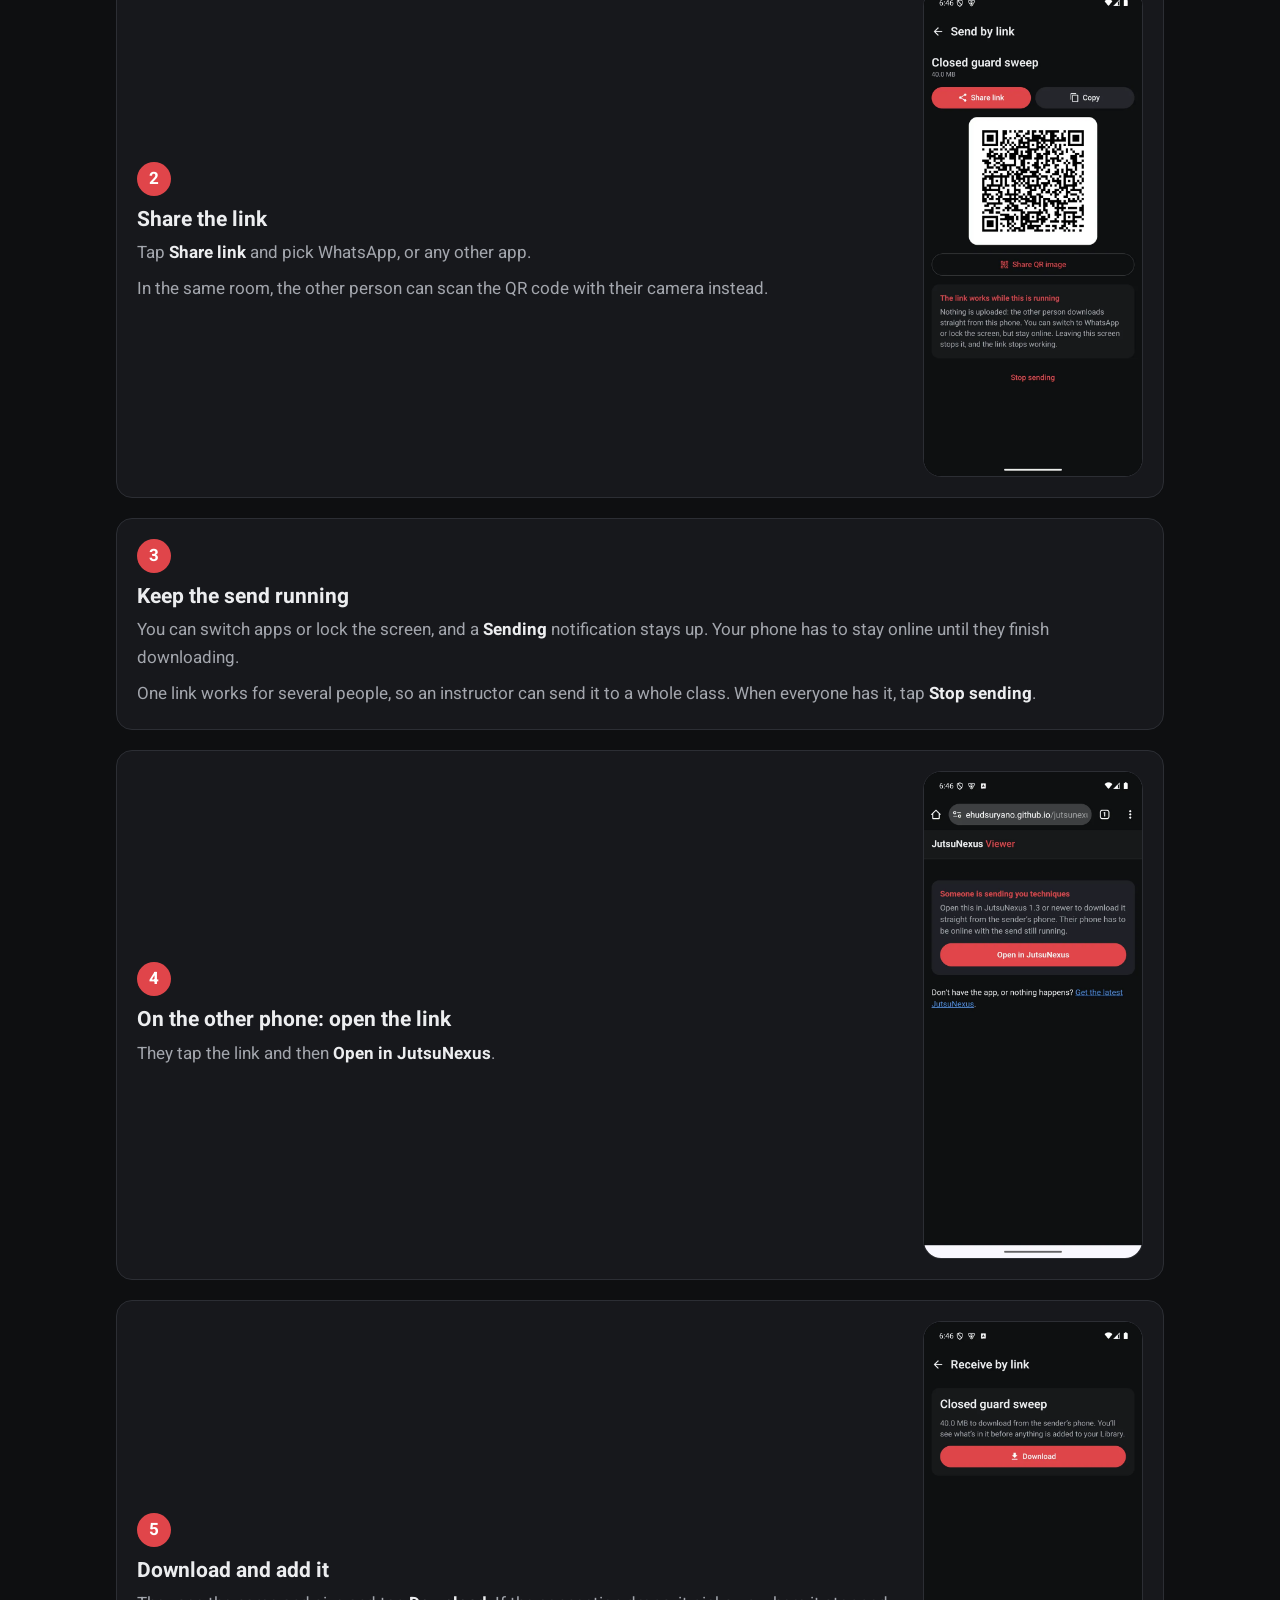
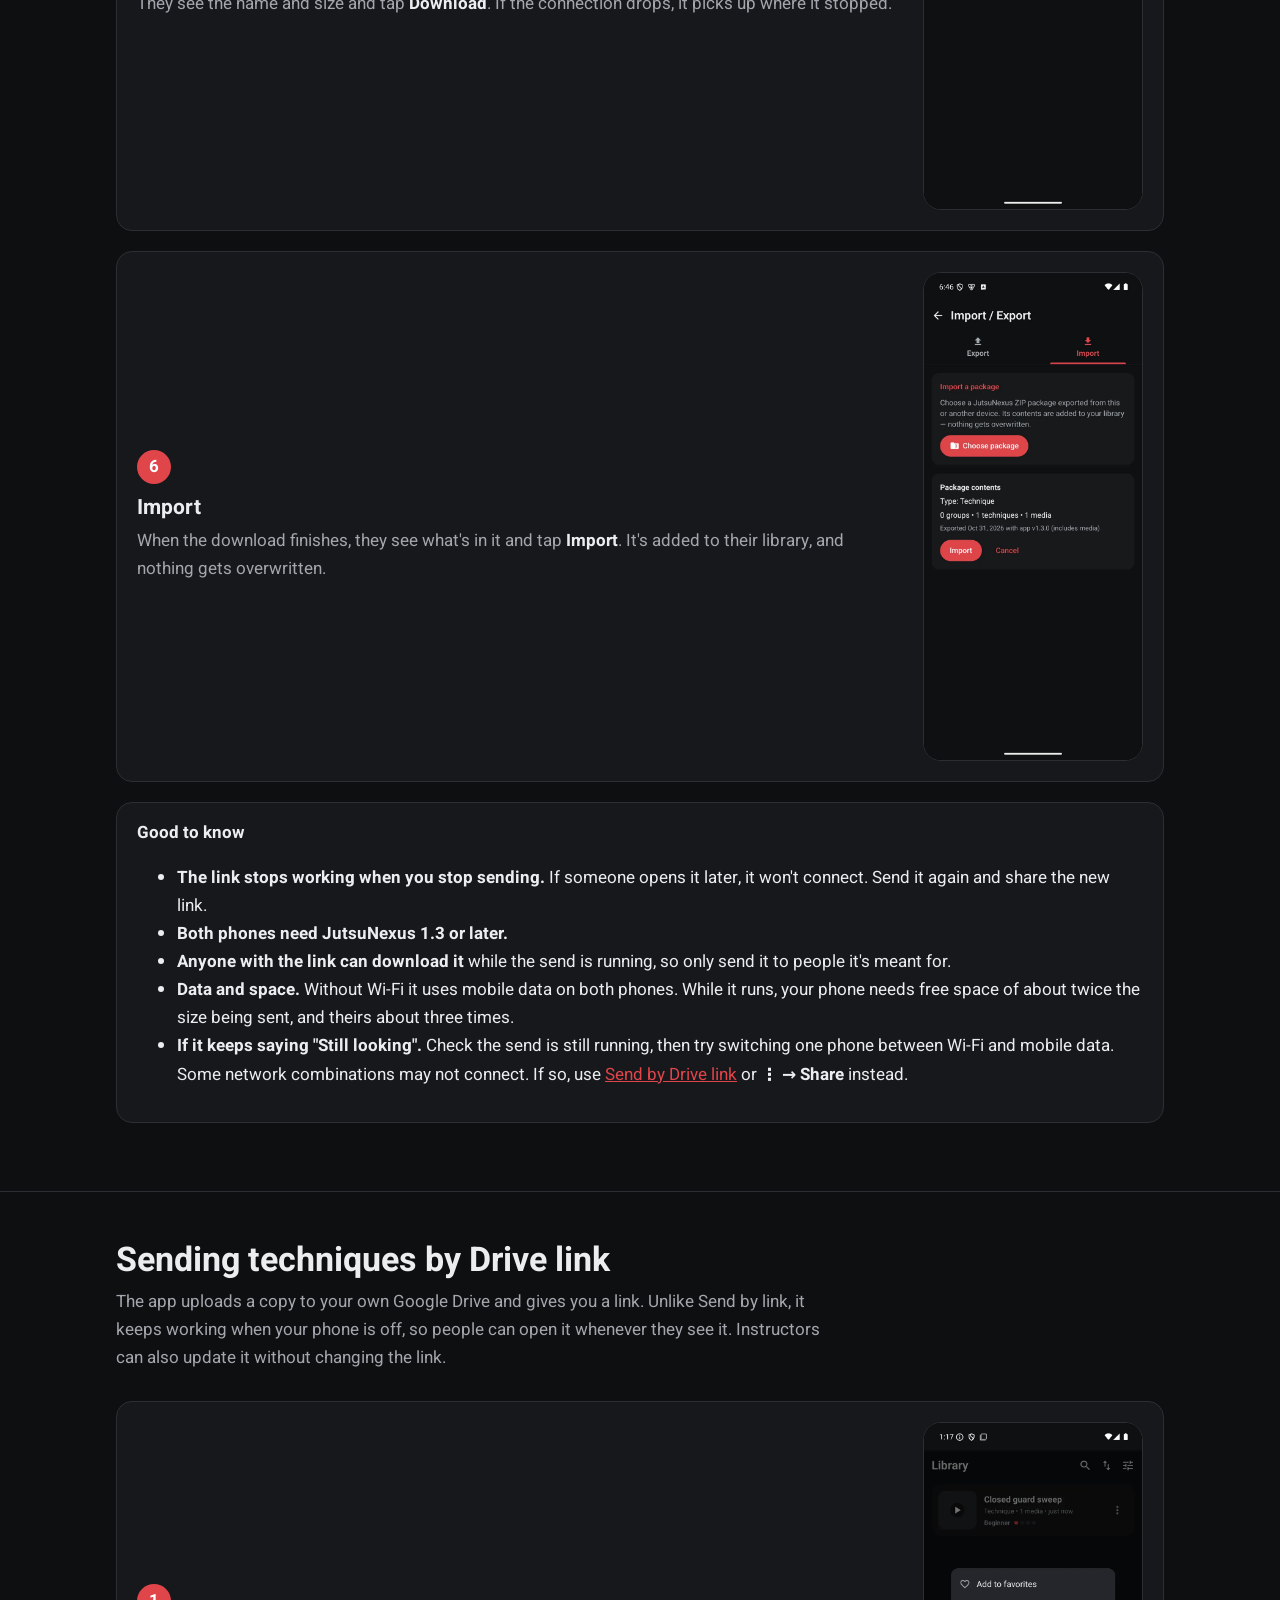
==== commit 8eabe2c7: "Site: version 1.8.2 Co-Authored-By: Claude Opus 5.5 <noreply@anthropic.com>" ====
--- a/en/index.html
+++ b/en/index.html
@@ -43,7 +43,7 @@
     <svg viewBox="0 0 24 24" fill="none" stroke="currentColor" stroke-width="2.4" stroke-linecap="round" stroke-linejoin="round" aria-hidden="true"><path d="M12 4v11"/><path d="m7 10 5 5 5-5"/><path d="M5 20h14"/></svg>
     Download for Android
   </a>
-  <div class="meta"><span>Version 1.8.1</span><span>131MB</span><span>Android 10 and later</span></div>
+  <div class="meta"><span>Version 1.8.2</span><span>131MB</span><span>Android 10 and later</span></div>
   <p class="dl-tip">Download stuck at 100%? Open this page in the browser itself – <b>⋮ → Open in Chrome</b> – and tap Download again. <a href="#download-stuck">Why?</a></p>
   <div class="android-only">Have an iPhone? <a href="https://ehudsuryano.github.io/jutsunexus-webapp/">JutsuNexus in the browser</a> (trial version) · <a href="#iphone">What’s different?</a></div>
 </div>
@@ -469,7 +469,8 @@
       <p><strong>Good to know</strong></p>
       <ul>
         <li><b>Which one to use.</b> Send by link uploads nothing, but your phone has to stay online until they finish. Send by Drive link takes an upload first and uses your Drive space, but works at any time.</li>
-        <li><b>Both phones need JutsuNexus 1.4 or later.</b></li>
+        <li><b>Both phones need JutsuNexus 1.4 or later, or the browser version.</b></li>
+        <li><b>In the browser version</b> (<a href="https://ehudsuryano.github.io/jutsunexus-webapp/">JutsuNexus in the browser</a>, for iPhone): to send, tap ⋮ on a technique or folder, then <b>Send by Drive link</b>, or tap ⋮ at the top of the Library, then <b>Send the library by Drive link</b>. To receive, open the <b>Import</b> tab, paste the link or tap <b>Scan QR code</b>, then choose <b>Import once</b> or <b>Subscribe</b>. <b>Check for updates</b> is on the Import tab too. Links work between the browser version and the Android app in both directions.</li>
         <li><b>Anyone with the link can download it</b> until you stop sharing, so only send it to people it's meant for.</li>
         <li><b>Space.</b> It uses your own Drive storage, which is 15GB free from Google. While it prepares the upload, your phone also needs free space of about twice the size being sent.</li>
         <li><b>Busy files.</b> Google can temporarily limit downloads of a file that many people download at once.</li>
@@ -748,7 +749,7 @@
     <details id="iphone">
       <summary>Is there an iPhone version?</summary>
       <p>Yes, in the browser: <a href="https://ehudsuryano.github.io/jutsunexus-webapp/">JutsuNexus in the browser</a> (trial version). It works on an iPhone and on any other phone, with no app store and no account. In Safari tap <b>Share → Add to Home Screen</b>, then open it from its icon: it opens full screen and works offline.</p>
-      <p>It has the library with photos and videos, slow motion, mirror and loop, and it imports and shares packages – the same packages as the Android app, both ways. It can’t send by link straight from the phone, and a Drive link has to be downloaded to Files first, then imported.</p>
+      <p>It has the library with photos and videos, slow motion, mirror and loop, the graph and the technique map, and it imports and shares packages – the same packages as the Android app, both ways. It sends and opens <a href="#drive">Drive links</a>, can subscribe to a syllabus, and scans QR codes from the Import tab. The one thing it can’t do is <a href="#send">Send by link</a> straight from the phone, which needs the Android app.</p>
       <p>The library is kept only in that phone’s browser, so save a backup now and then: <b>More → Back up library</b>.</p>
     </details>
     <details>
@@ -778,7 +779,7 @@
 </main>
 
 <footer>
-  <div class="wrap">JutsuNexus · Version 1.8.1 · <a href="../privacy.html">Privacy</a> · <a href="../" hreflang="he" lang="he">עברית</a></div>
+  <div class="wrap">JutsuNexus · Version 1.8.2 · <a href="../privacy.html">Privacy</a> · <a href="../" hreflang="he" lang="he">עברית</a></div>
 </footer>
 
 <div class="lightbox" id="lightbox" aria-hidden="true"><img alt=""></div>
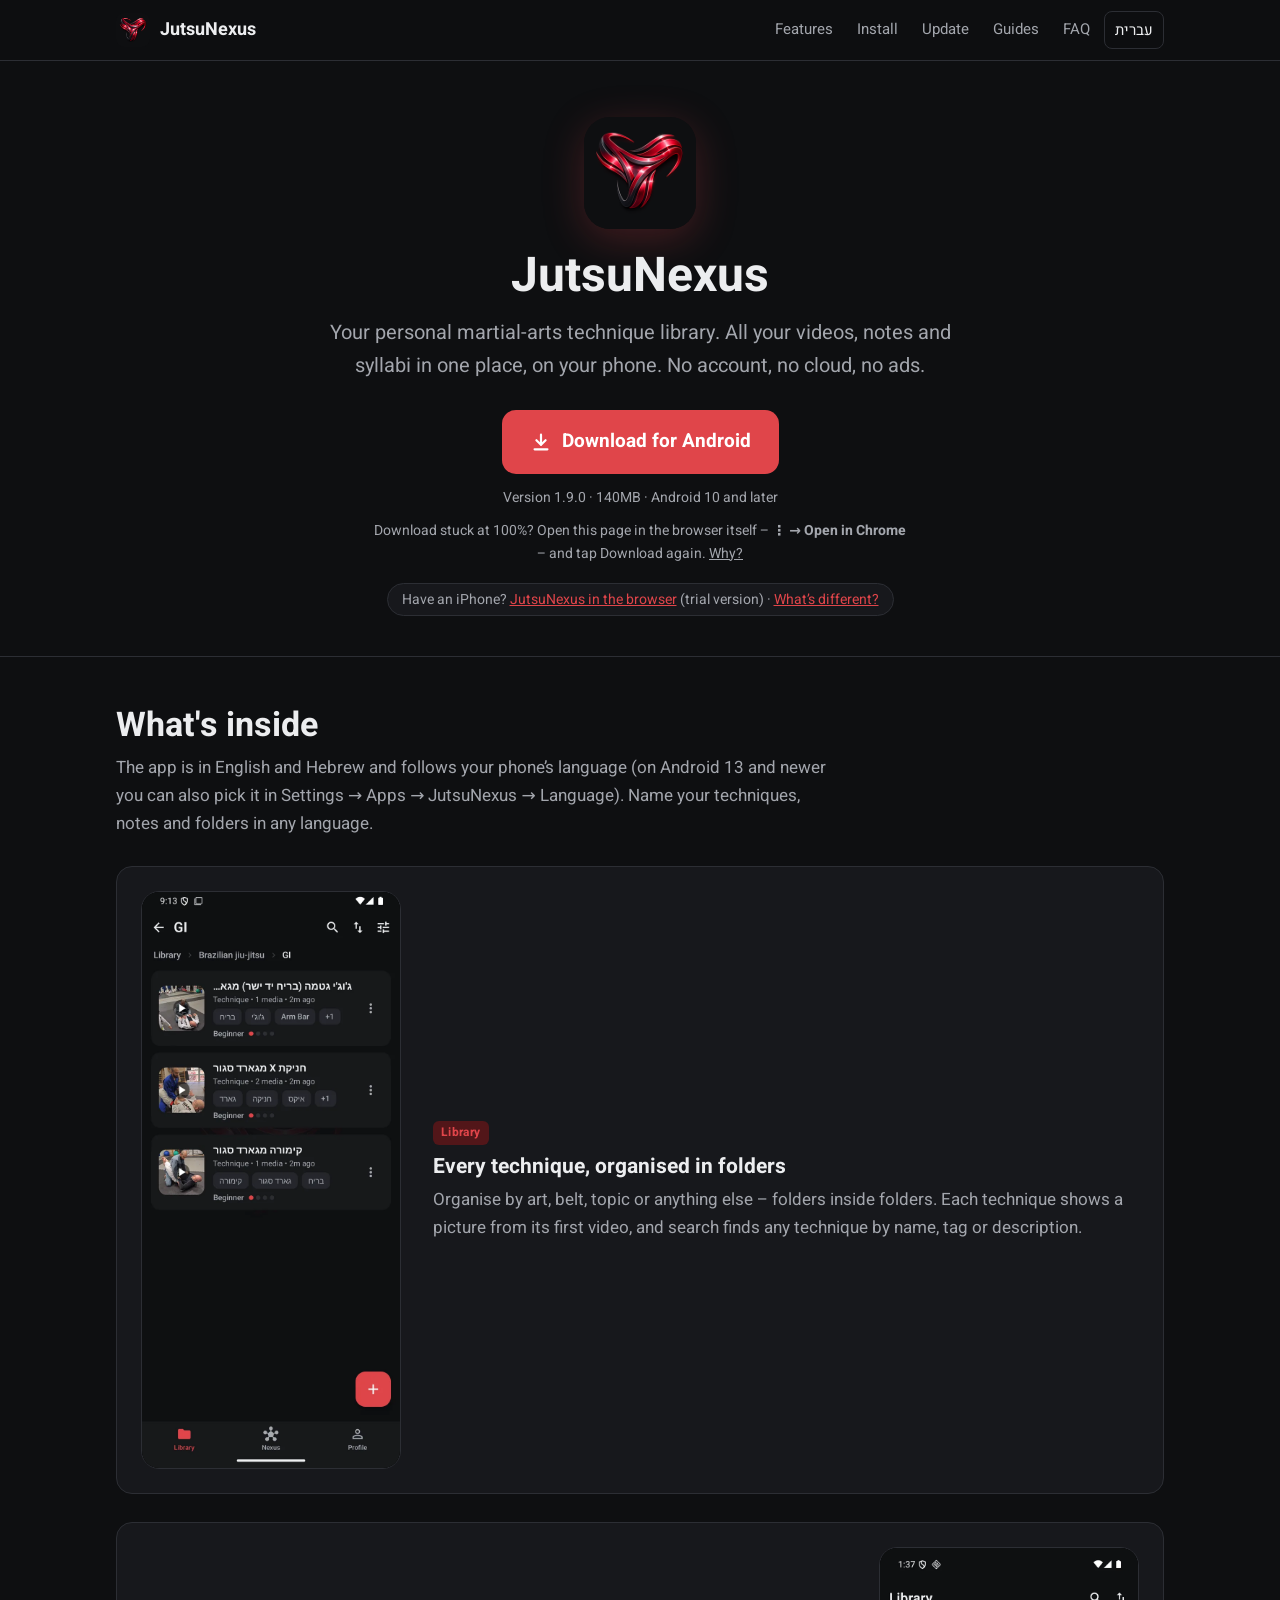
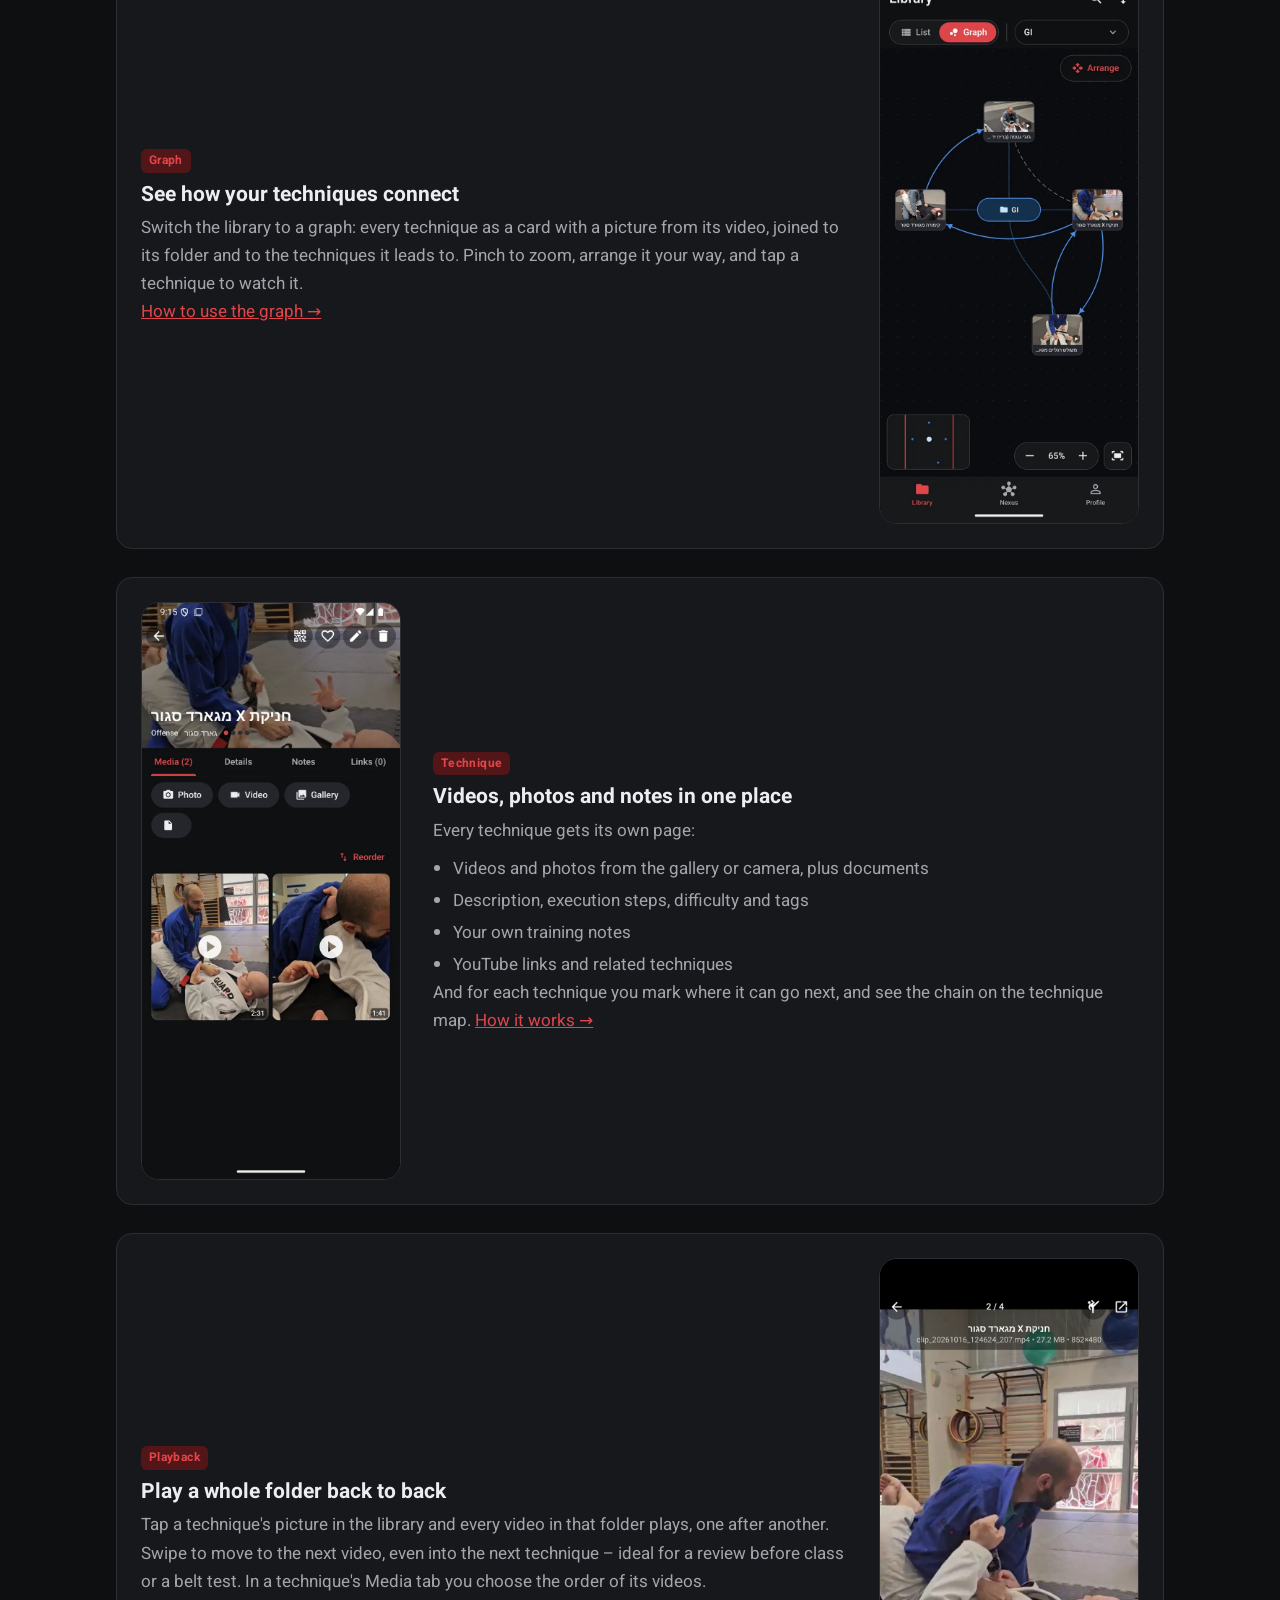
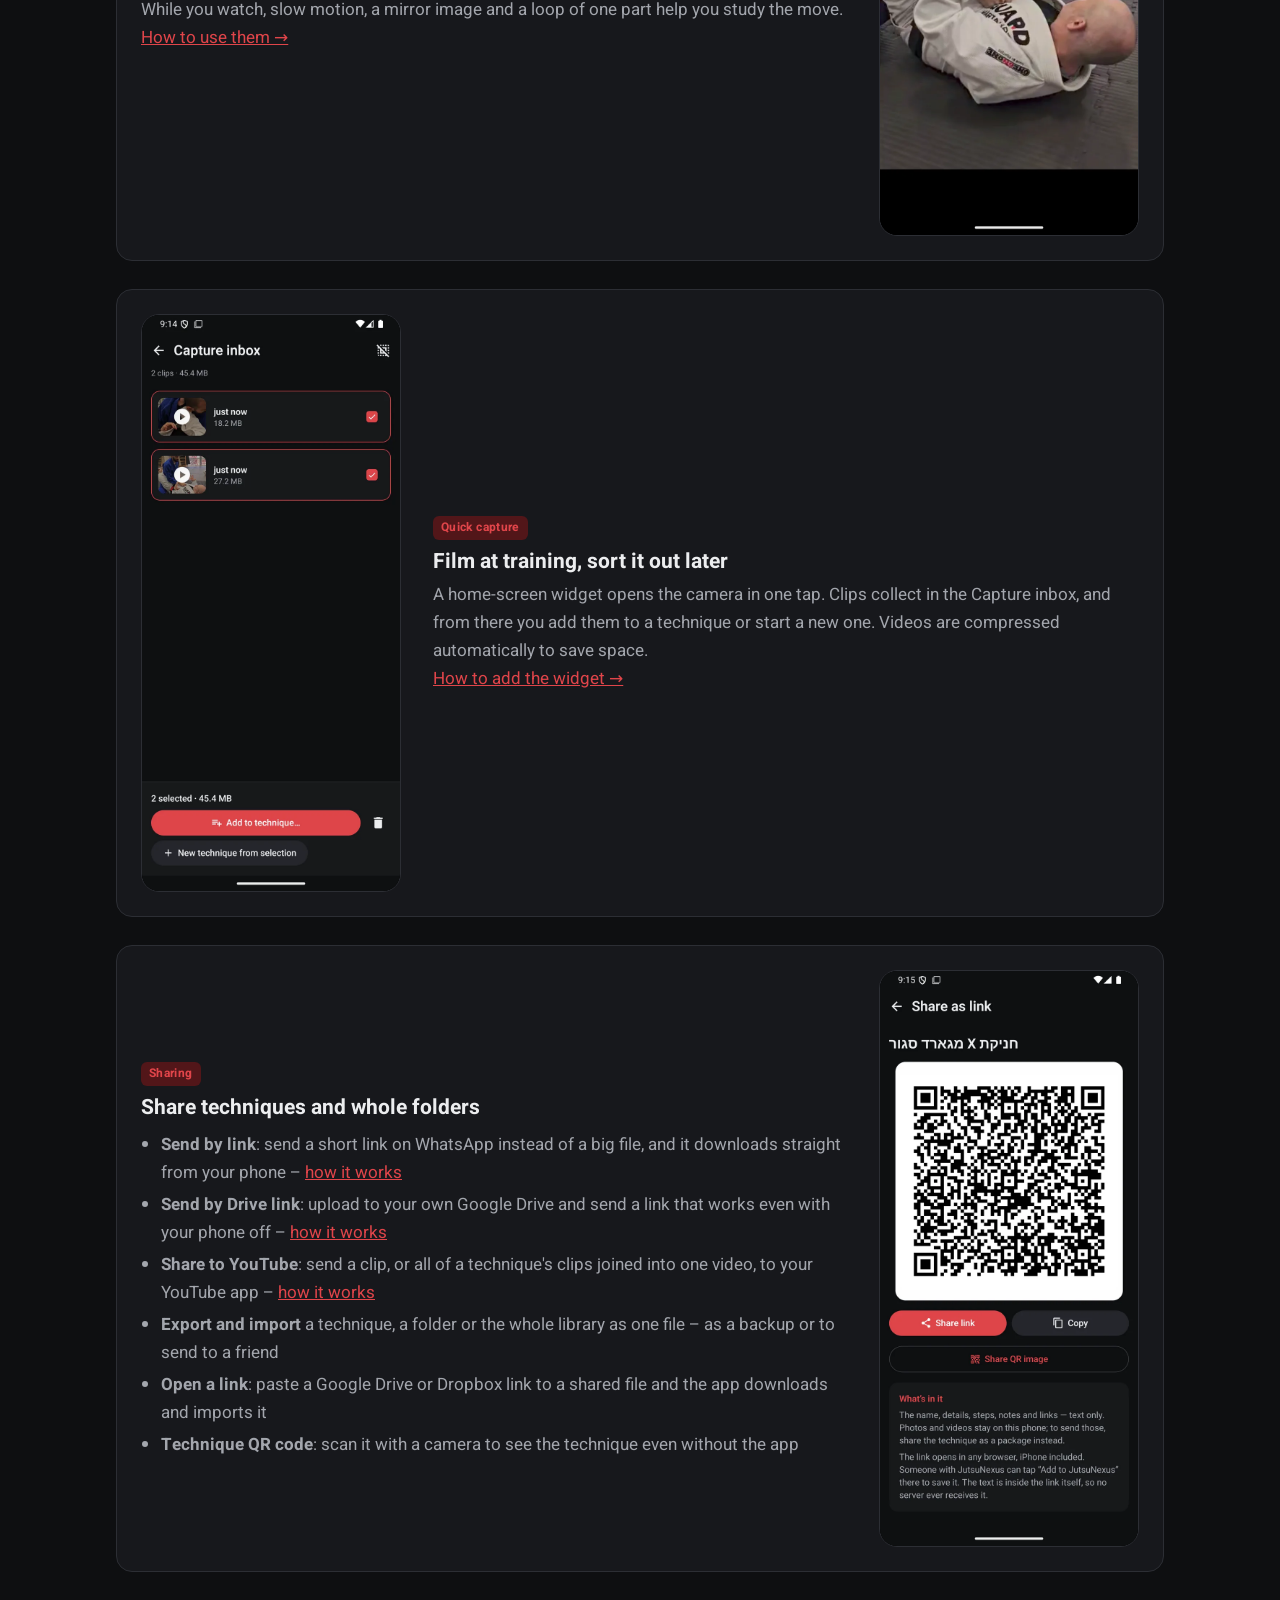
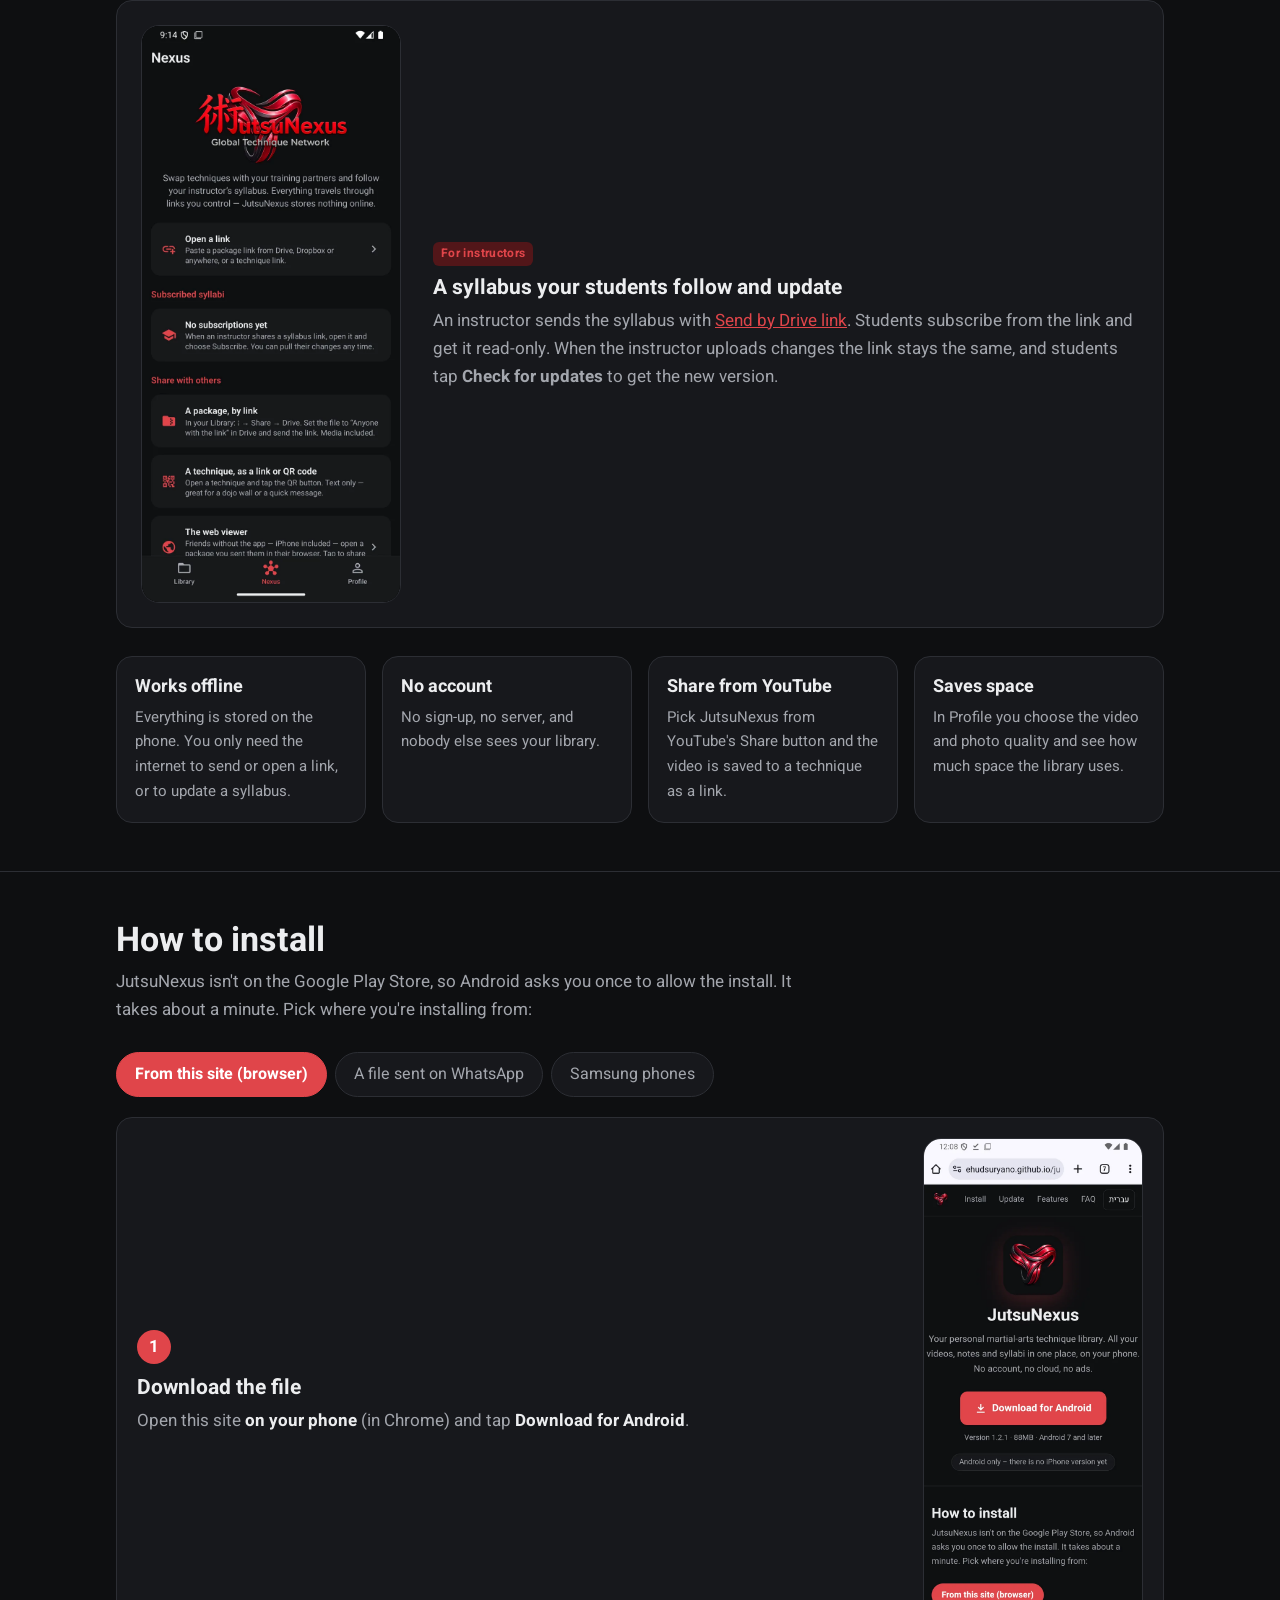
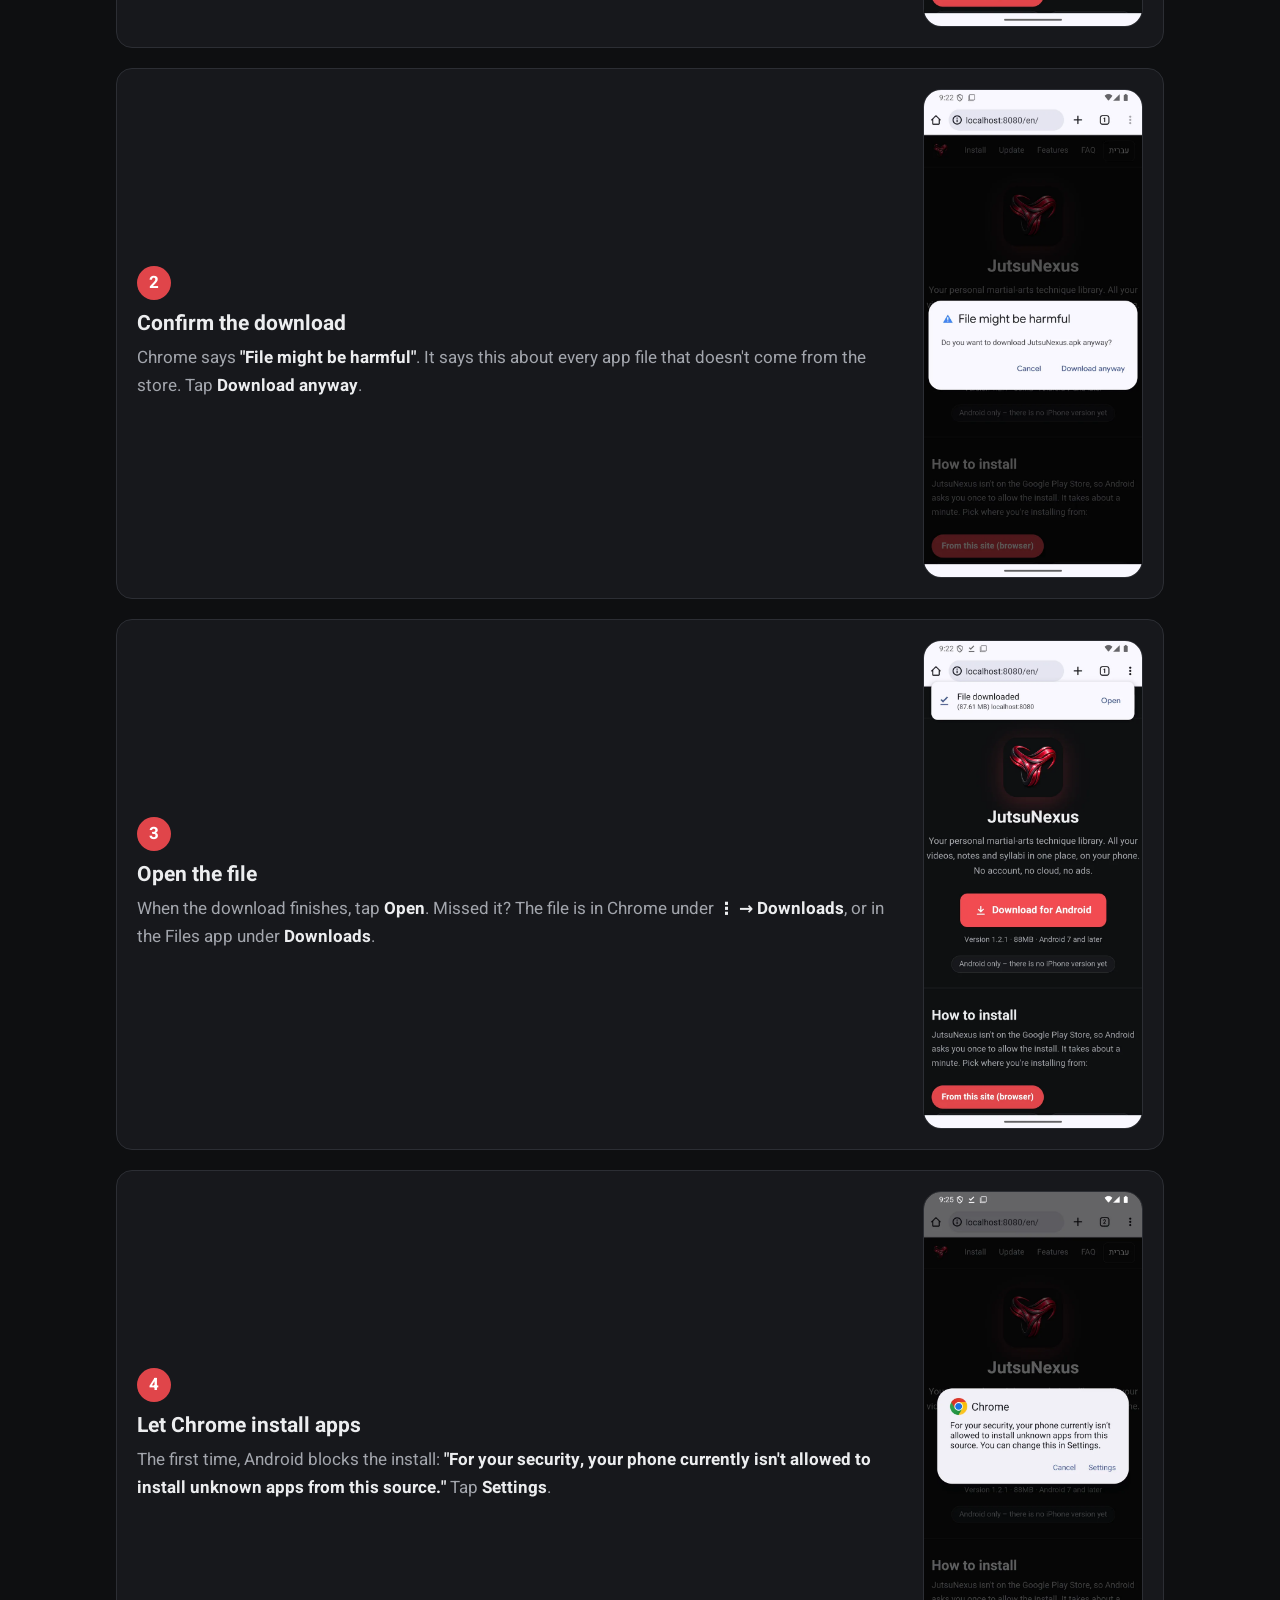
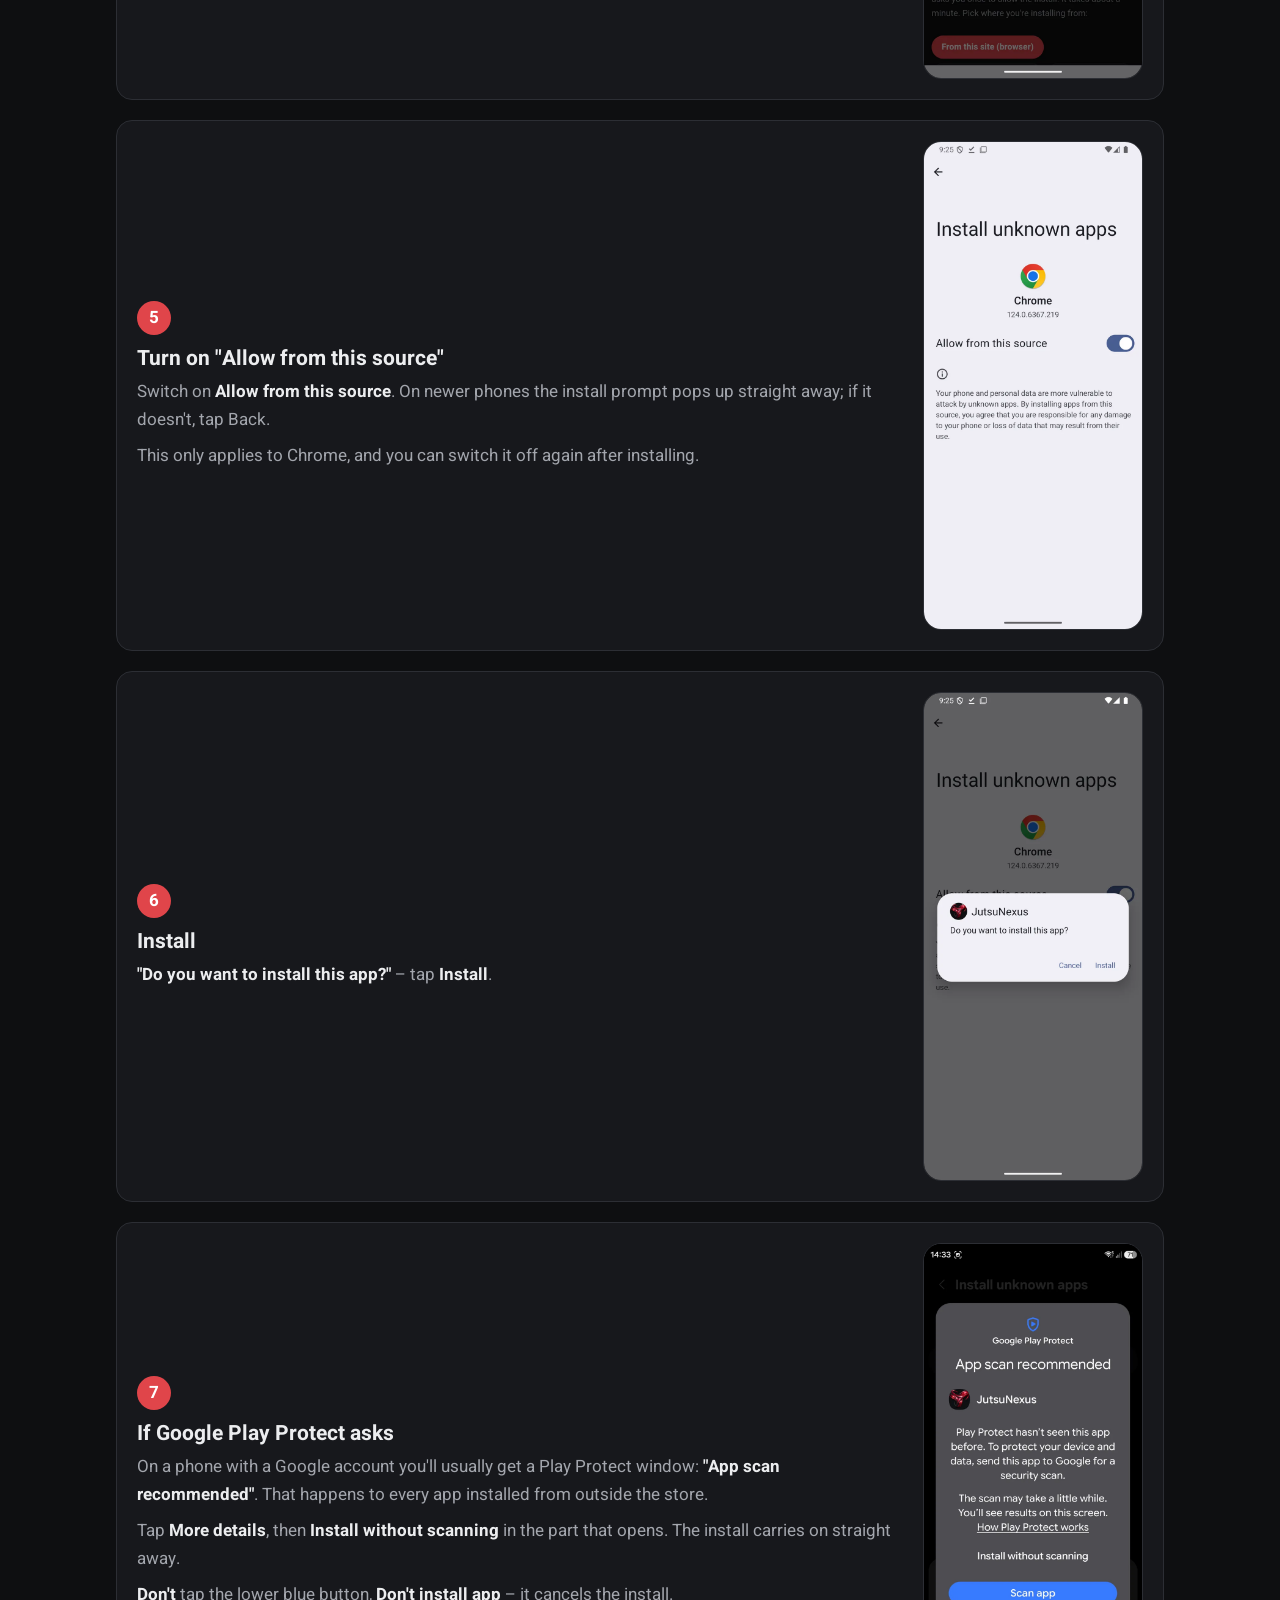
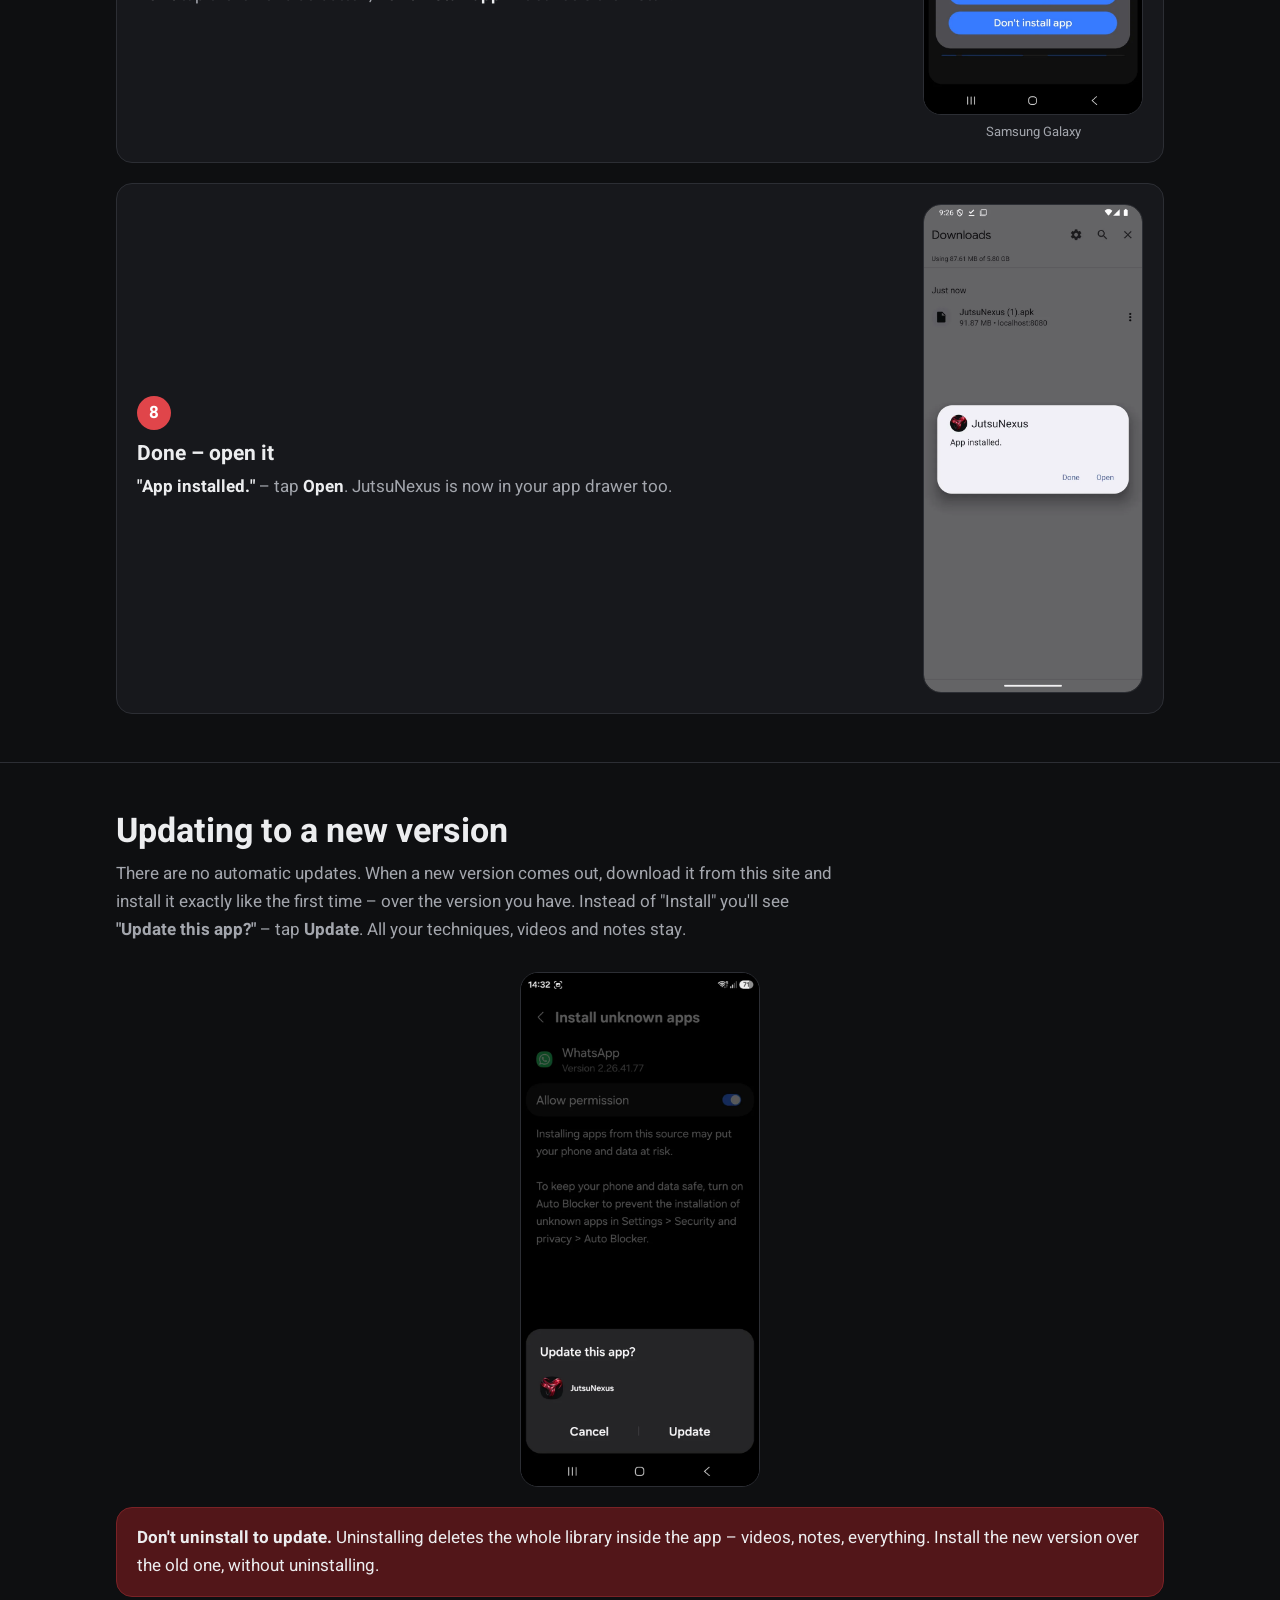
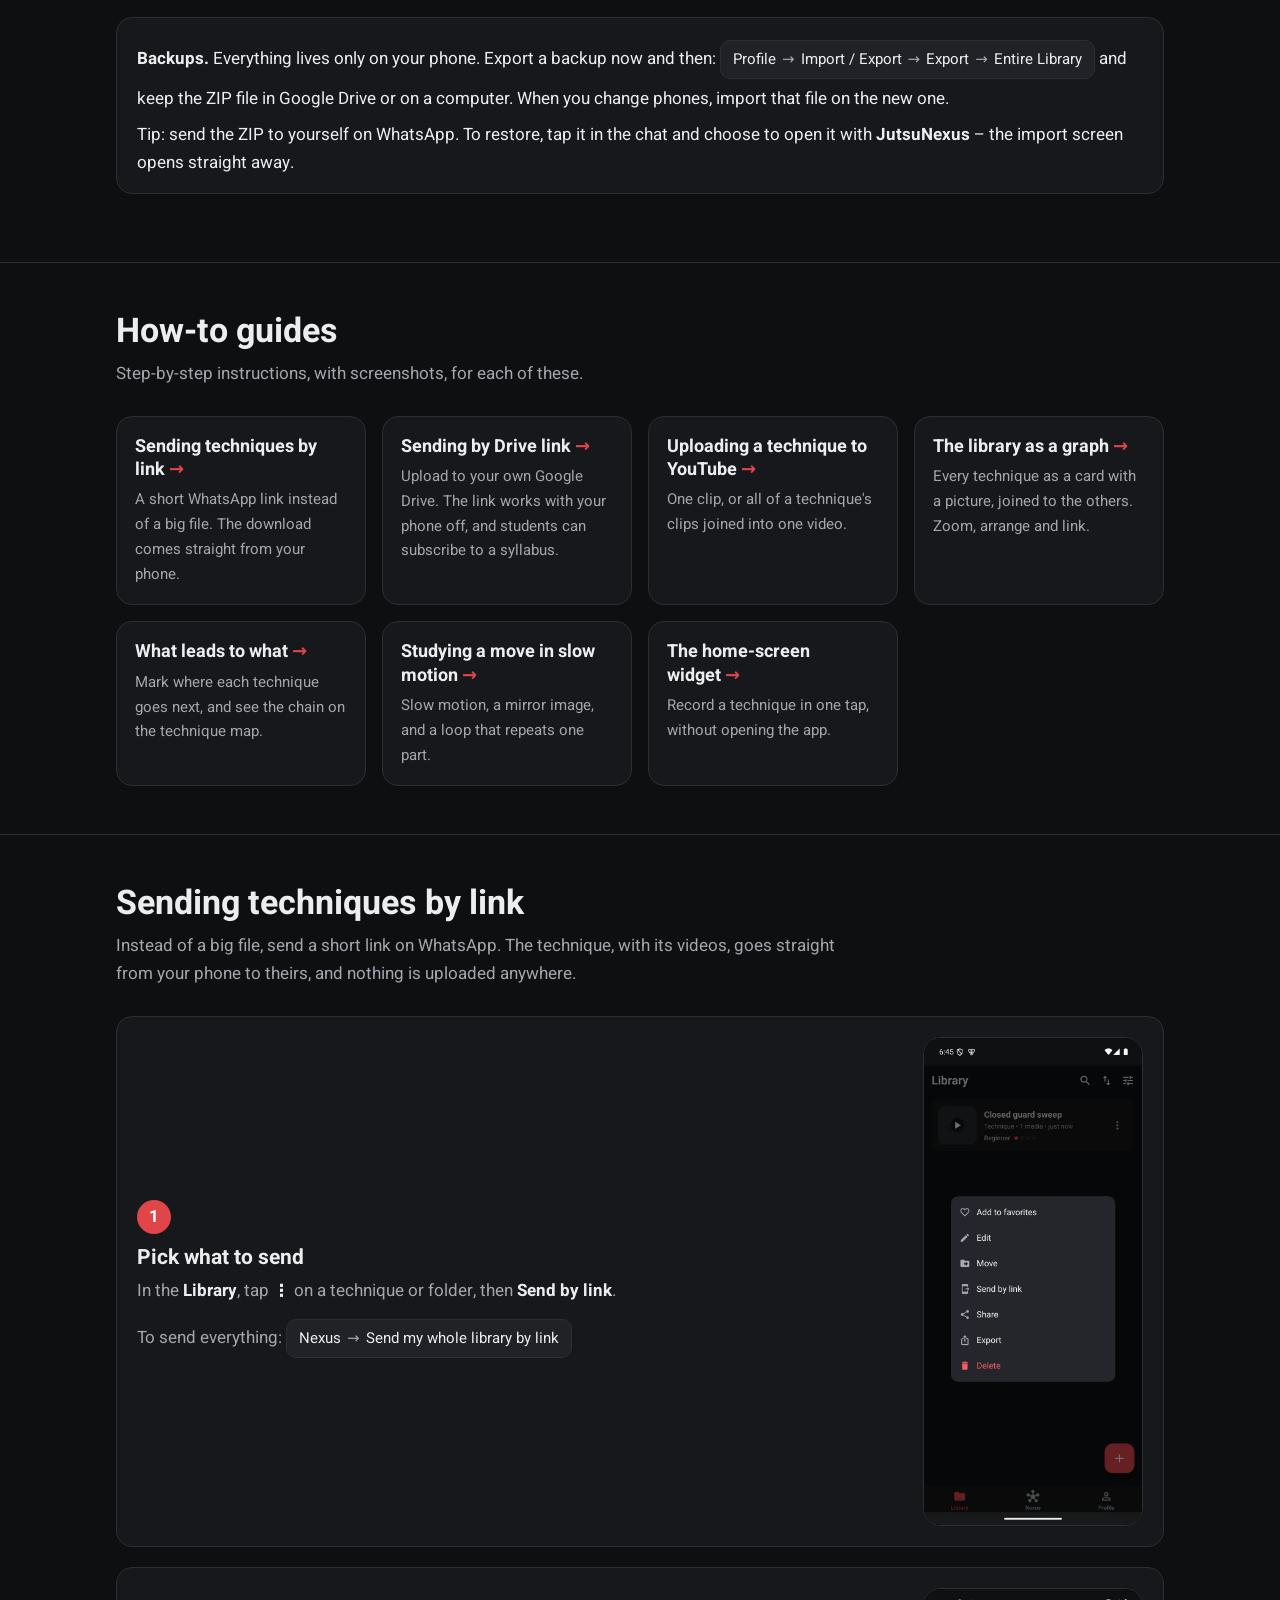
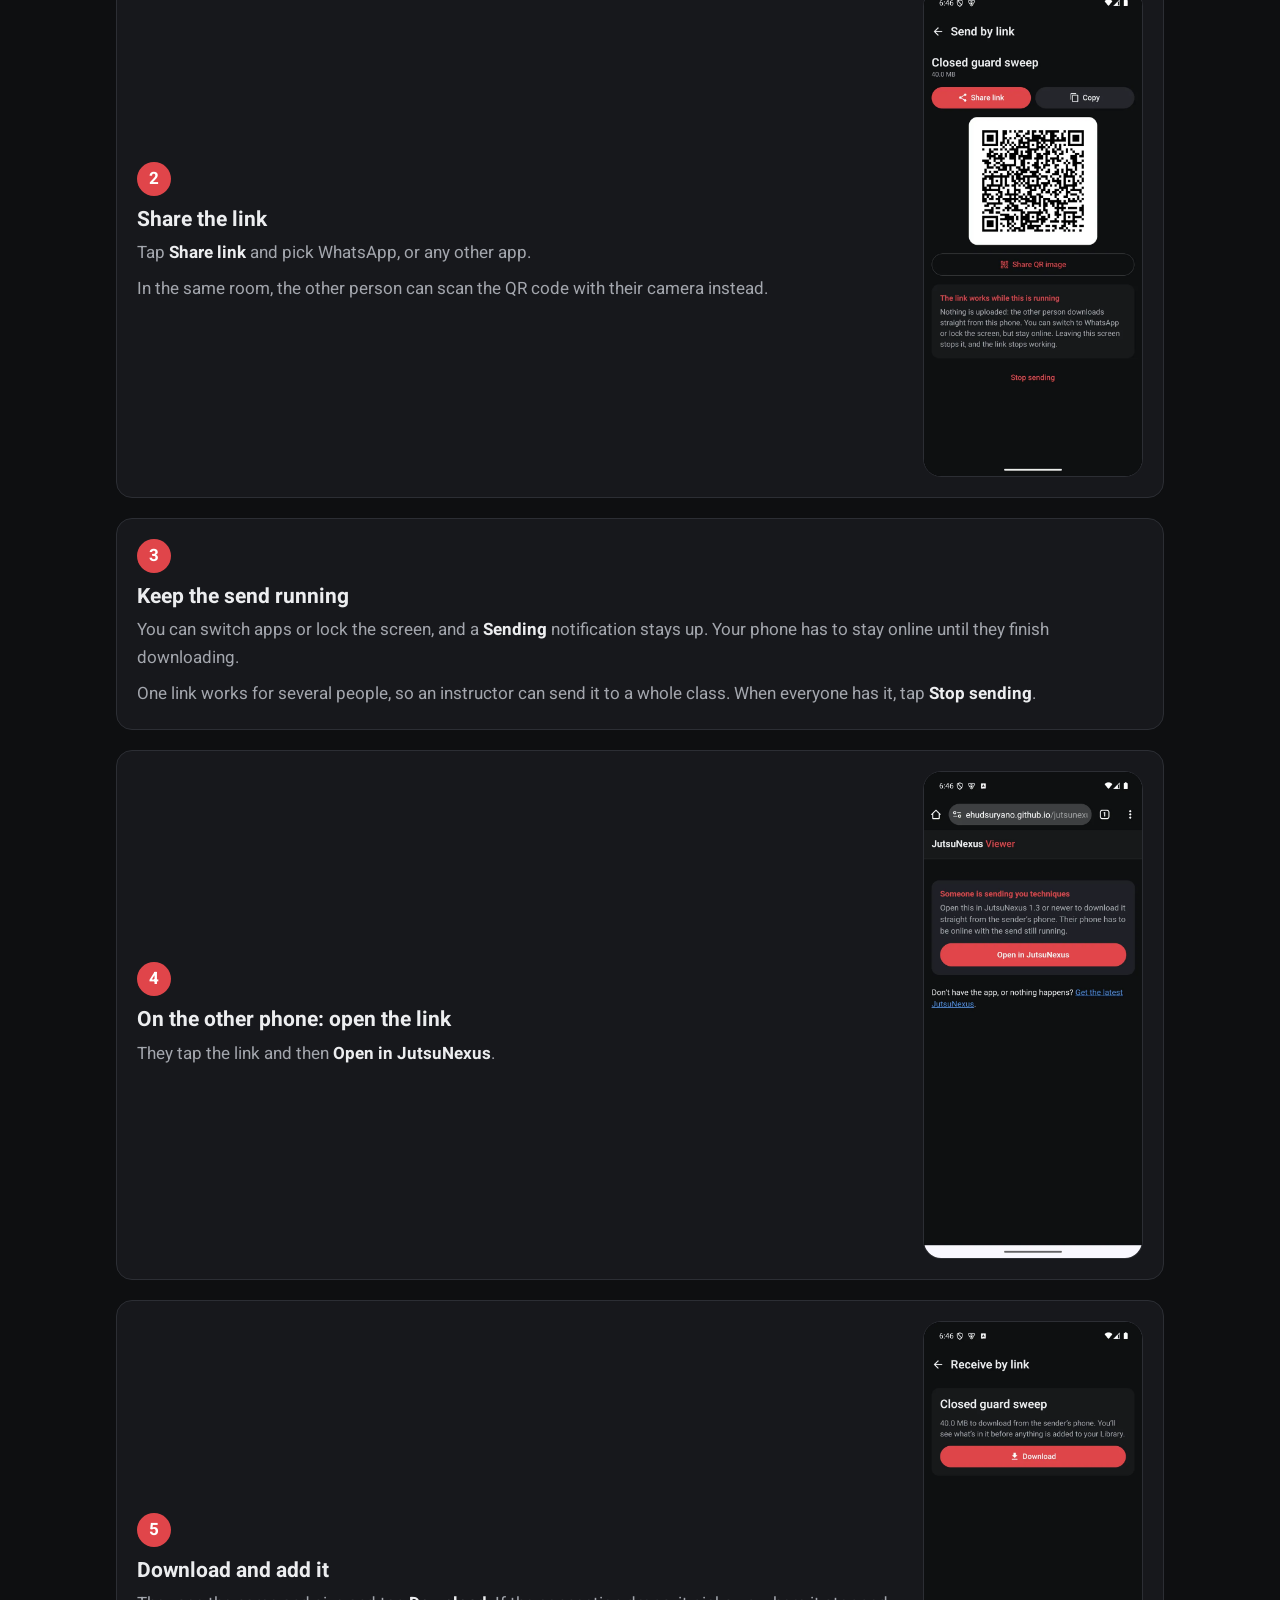
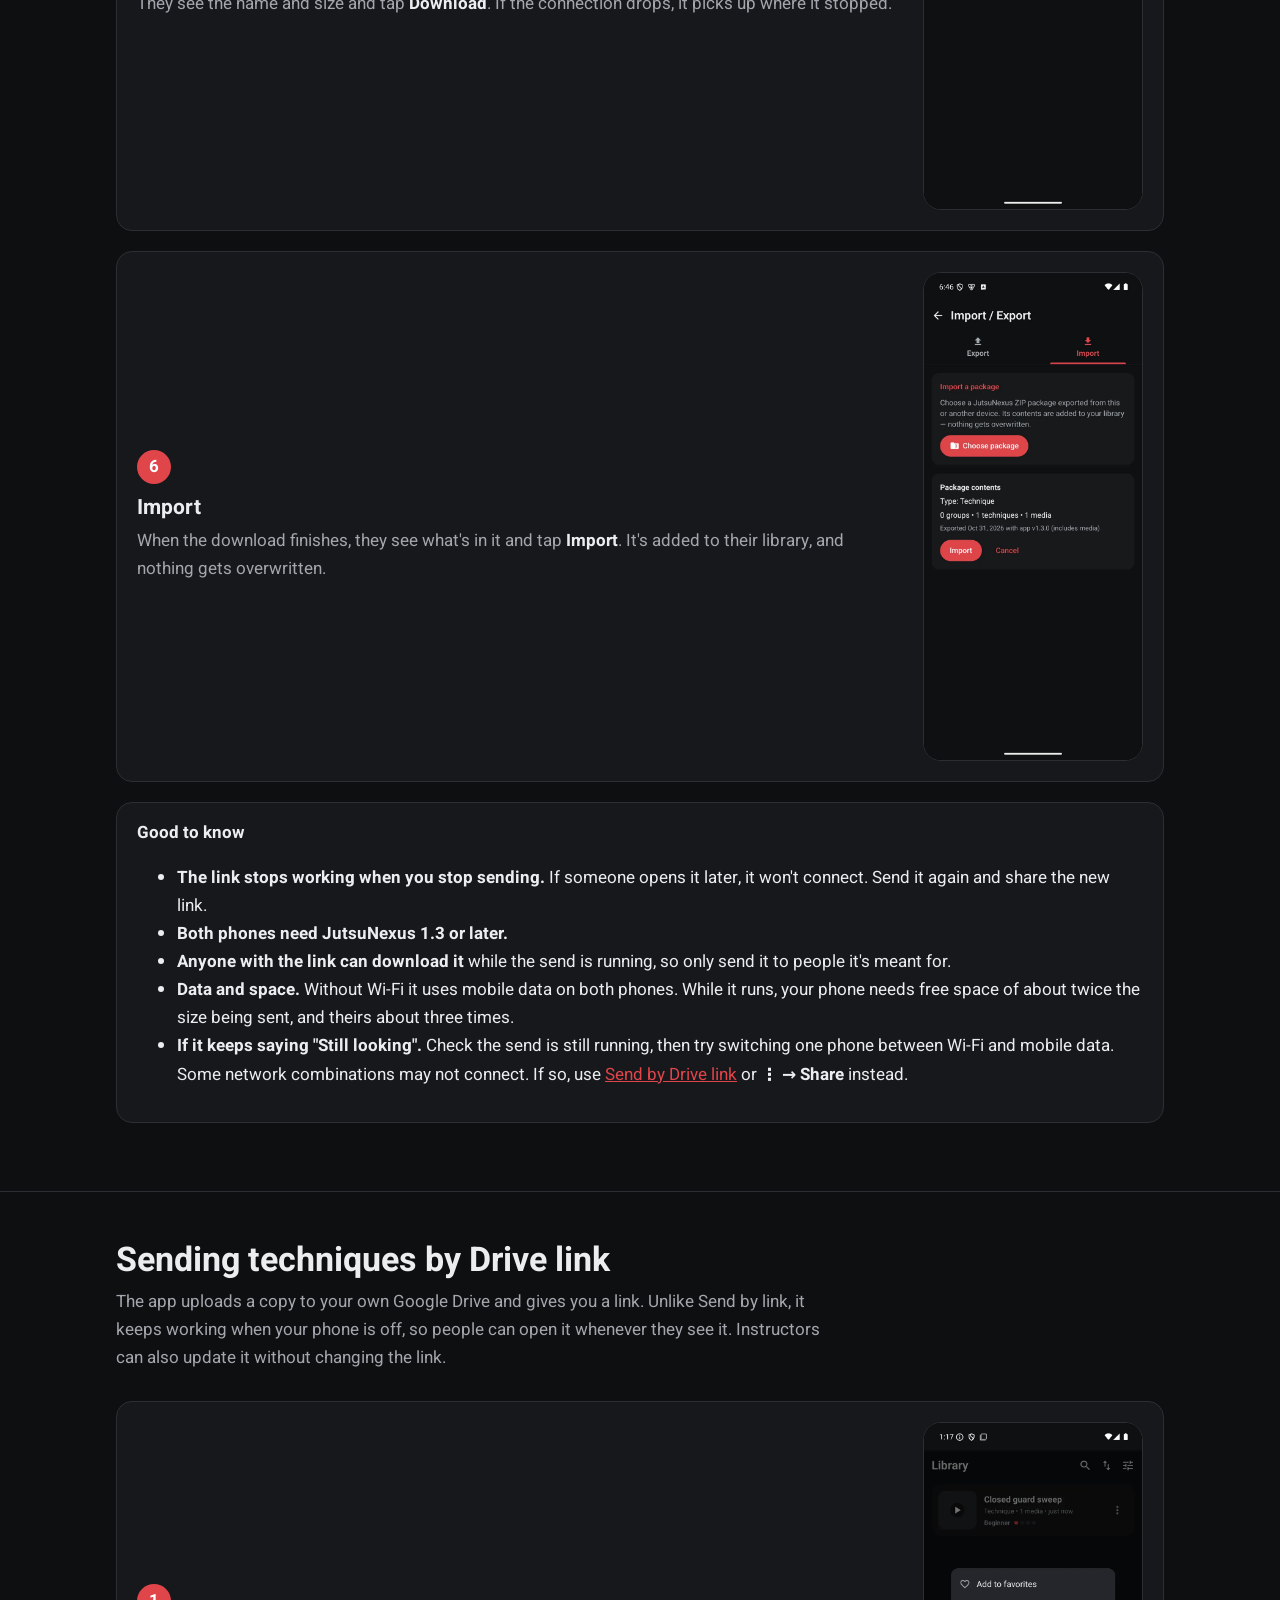
==== commit 8203c904: "Site: version 1.9.0 (140MB; 300MB free to install) Co-Authored-By: Claude Opus 5.5 <noreply@anthropi" ====
--- a/en/index.html
+++ b/en/index.html
@@ -43,7 +43,7 @@
     <svg viewBox="0 0 24 24" fill="none" stroke="currentColor" stroke-width="2.4" stroke-linecap="round" stroke-linejoin="round" aria-hidden="true"><path d="M12 4v11"/><path d="m7 10 5 5 5-5"/><path d="M5 20h14"/></svg>
     Download for Android
   </a>
-  <div class="meta"><span>Version 1.8.2</span><span>131MB</span><span>Android 10 and later</span></div>
+  <div class="meta"><span>Version 1.9.0</span><span>140MB</span><span>Android 10 and later</span></div>
   <p class="dl-tip">Download stuck at 100%? Open this page in the browser itself – <b>⋮ → Open in Chrome</b> – and tap Download again. <a href="#download-stuck">Why?</a></p>
   <div class="android-only">Have an iPhone? <a href="https://ehudsuryano.github.io/jutsunexus-webapp/">JutsuNexus in the browser</a> (trial version) · <a href="#iphone">What’s different?</a></div>
 </div>
@@ -755,7 +755,7 @@
     <details>
       <summary>The install fails with "App not installed"</summary>
       <p>This happens when an older JutsuNexus build that was signed differently is already on the phone (for example a test version you got directly). Open the old app, export the whole library (<b>Profile → Import / Export → Export → Entire Library</b>), keep the file, uninstall the old app, install the new one and import the file.</p>
-      <p>Other causes: not enough free space (you need at least 250MB: the downloaded file plus the app), or an incomplete download – try downloading again.</p>
+      <p>Other causes: not enough free space (you need at least 300MB: the downloaded file plus the app), or an incomplete download – try downloading again.</p>
     </details>
     <details>
       <summary>My phone is older than Android 10</summary>
@@ -779,7 +779,7 @@
 </main>
 
 <footer>
-  <div class="wrap">JutsuNexus · Version 1.8.2 · <a href="../privacy.html">Privacy</a> · <a href="../" hreflang="he" lang="he">עברית</a></div>
+  <div class="wrap">JutsuNexus · Version 1.9.0 · <a href="../privacy.html">Privacy</a> · <a href="../" hreflang="he" lang="he">עברית</a></div>
 </footer>
 
 <div class="lightbox" id="lightbox" aria-hidden="true"><img alt=""></div>
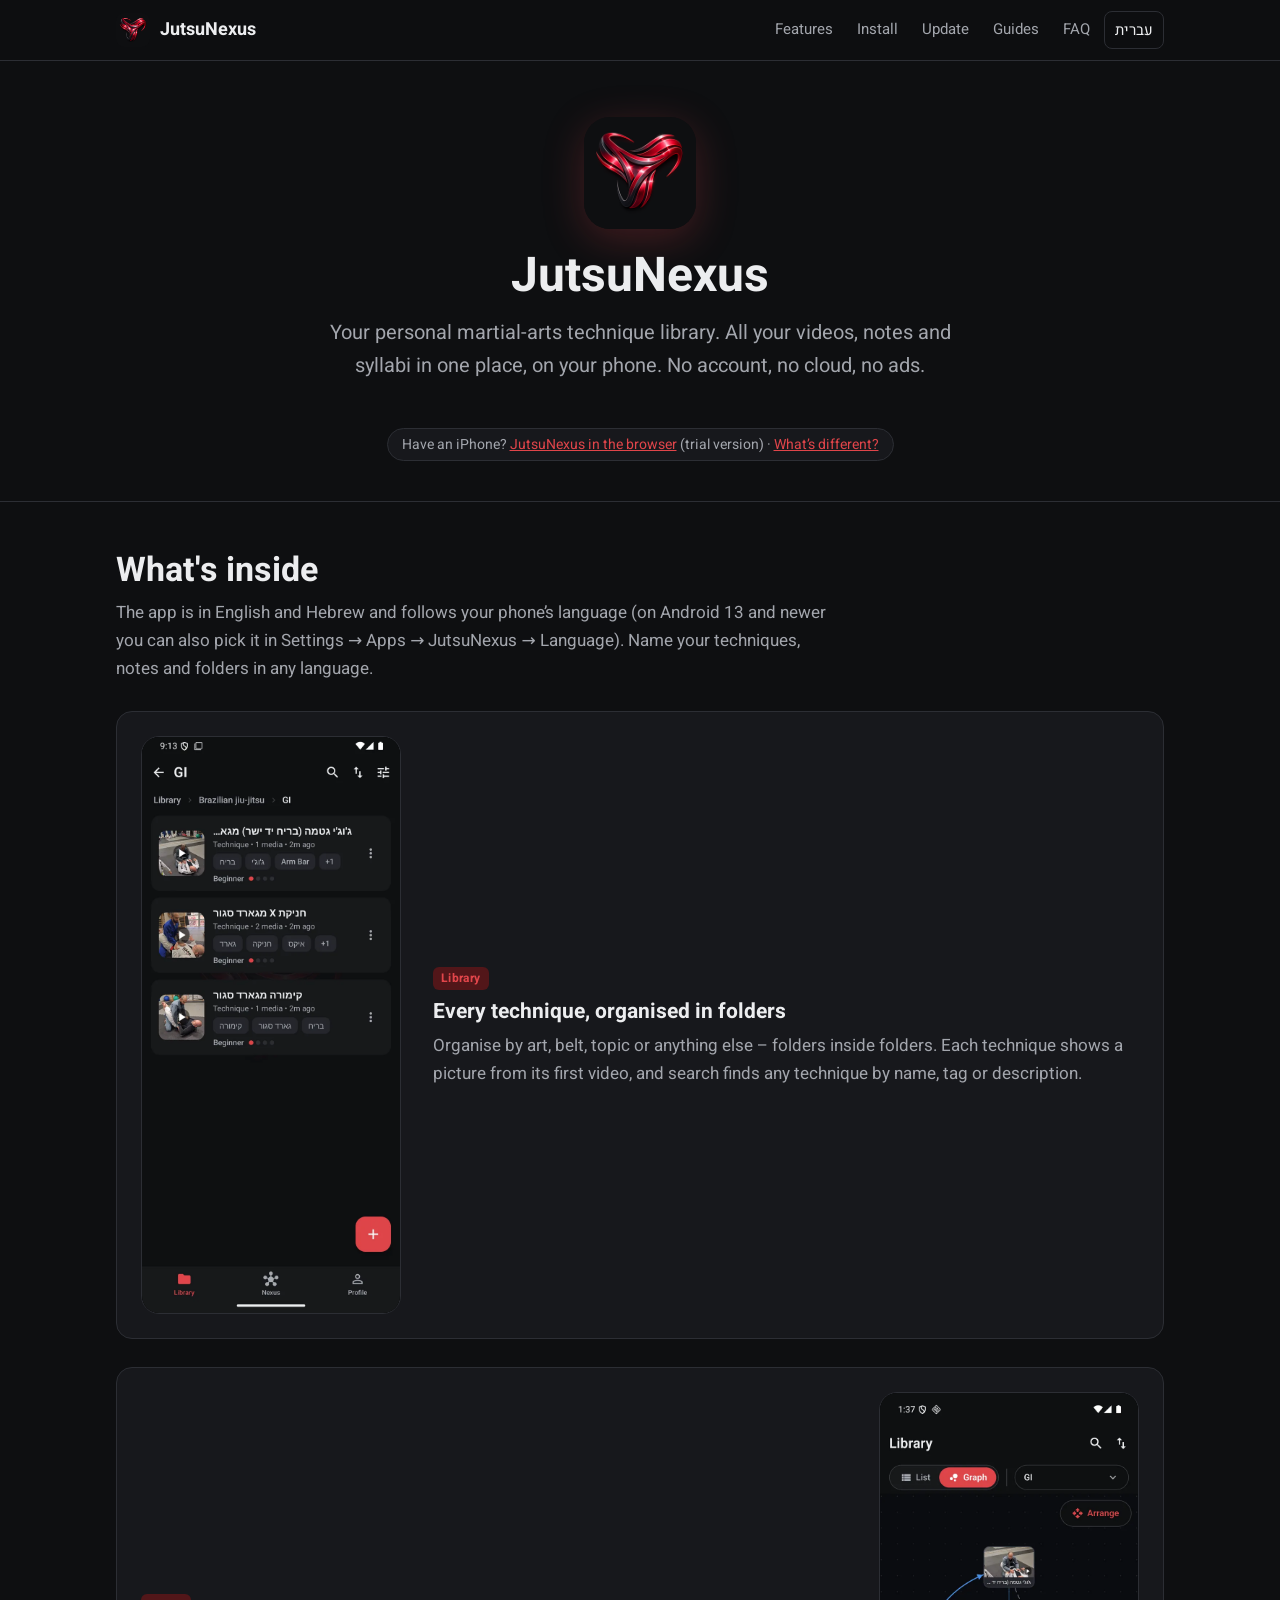
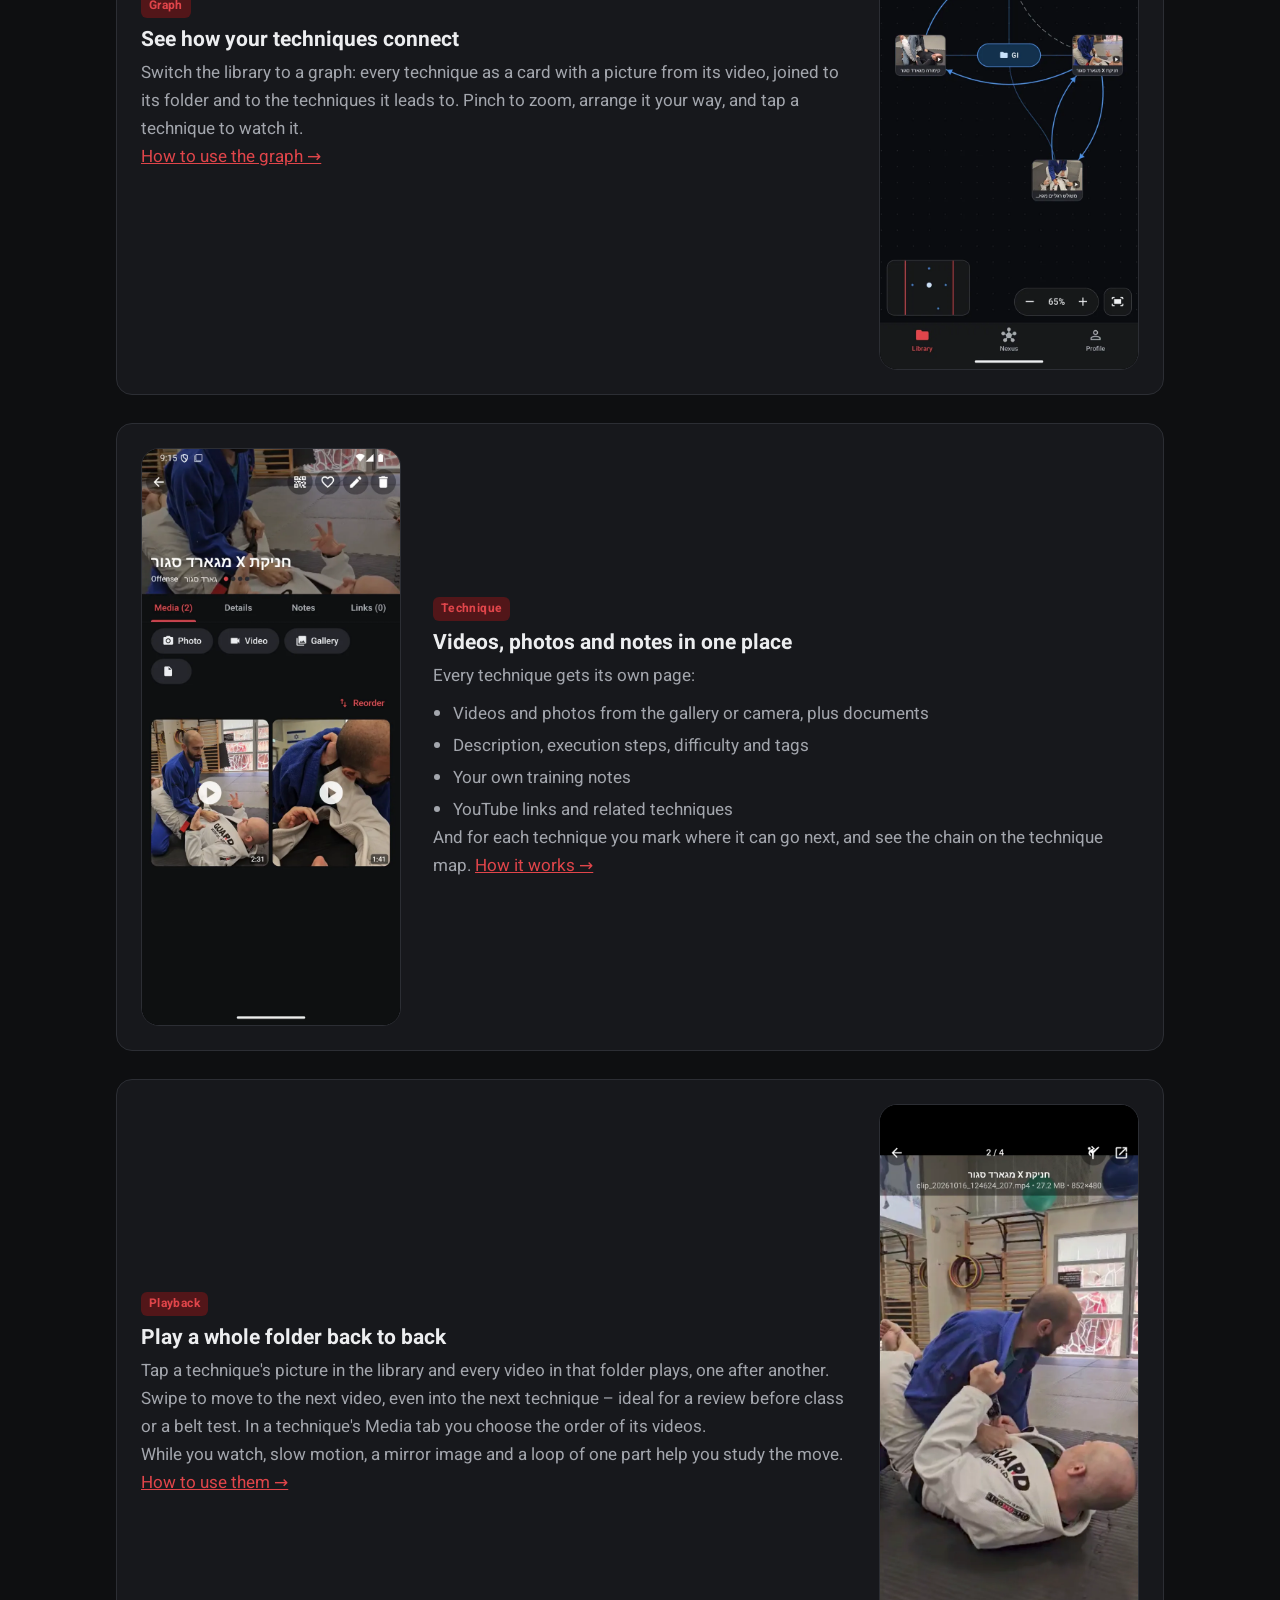
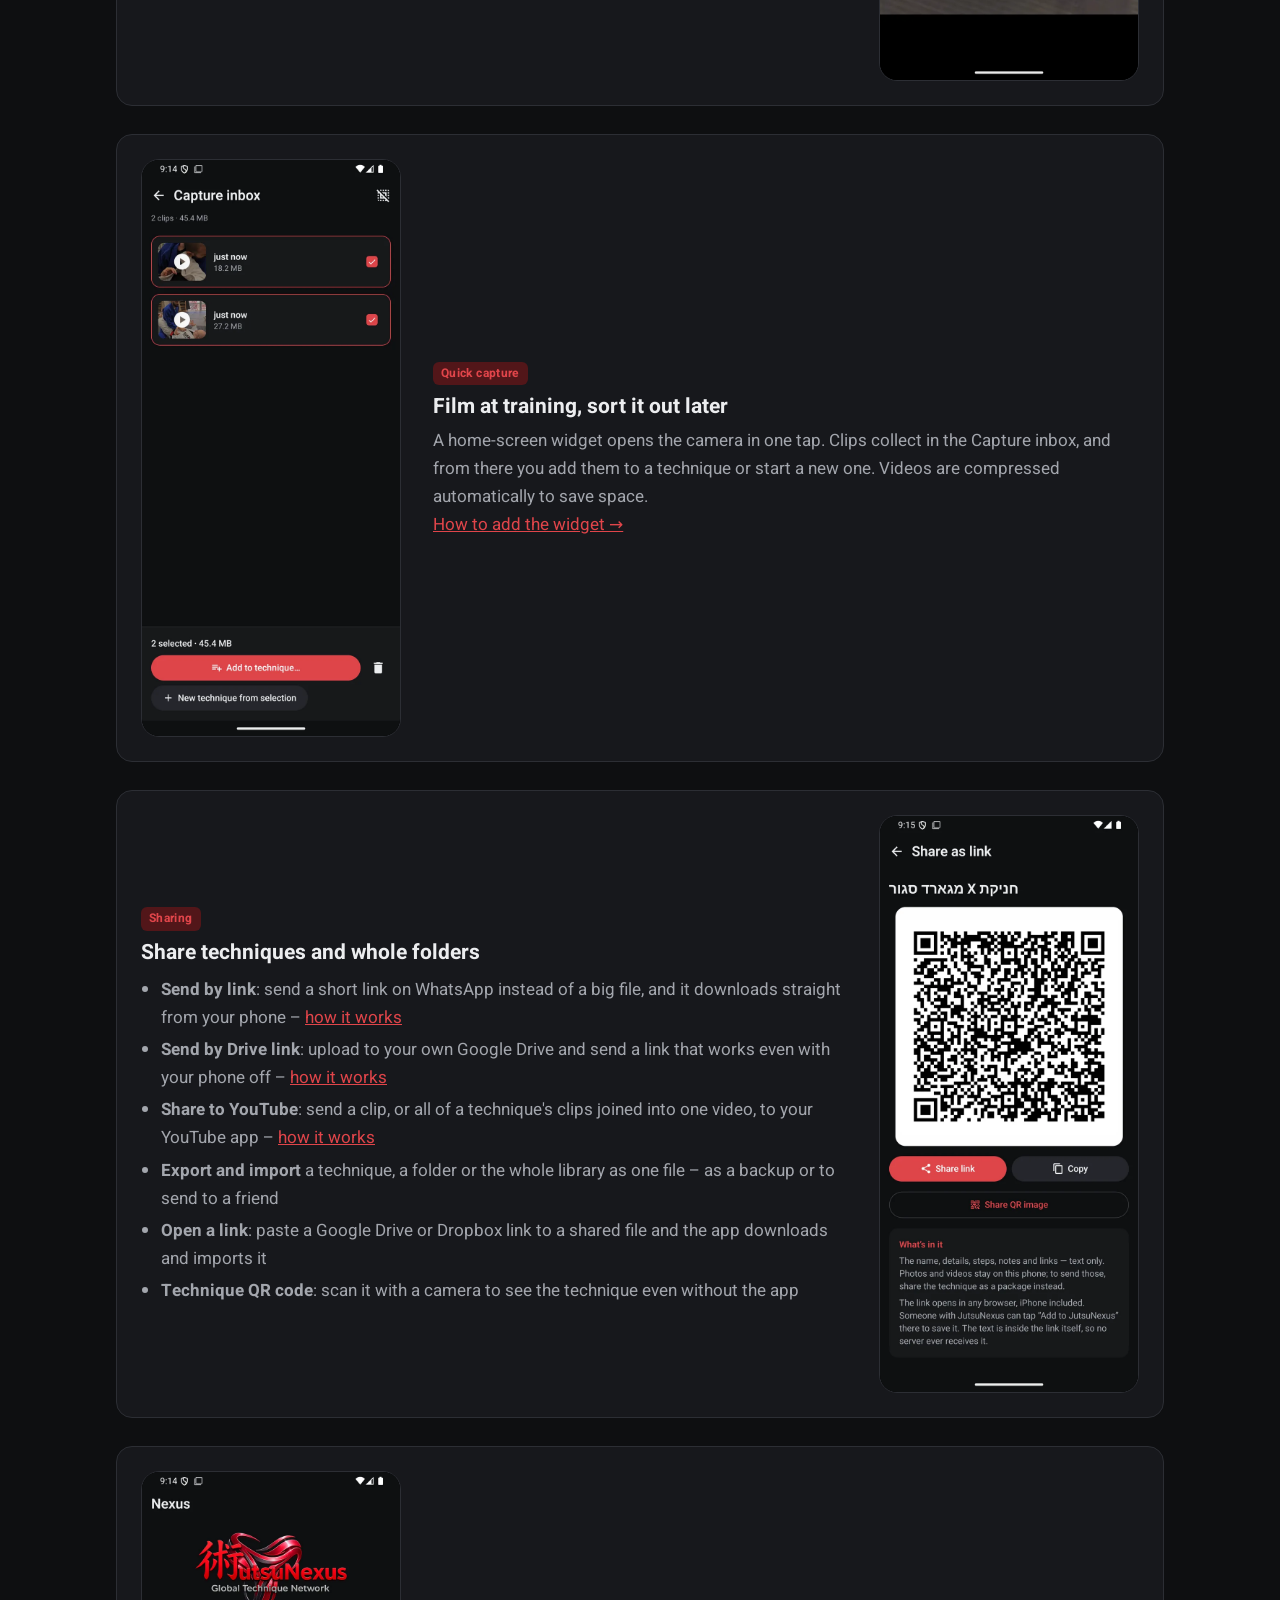
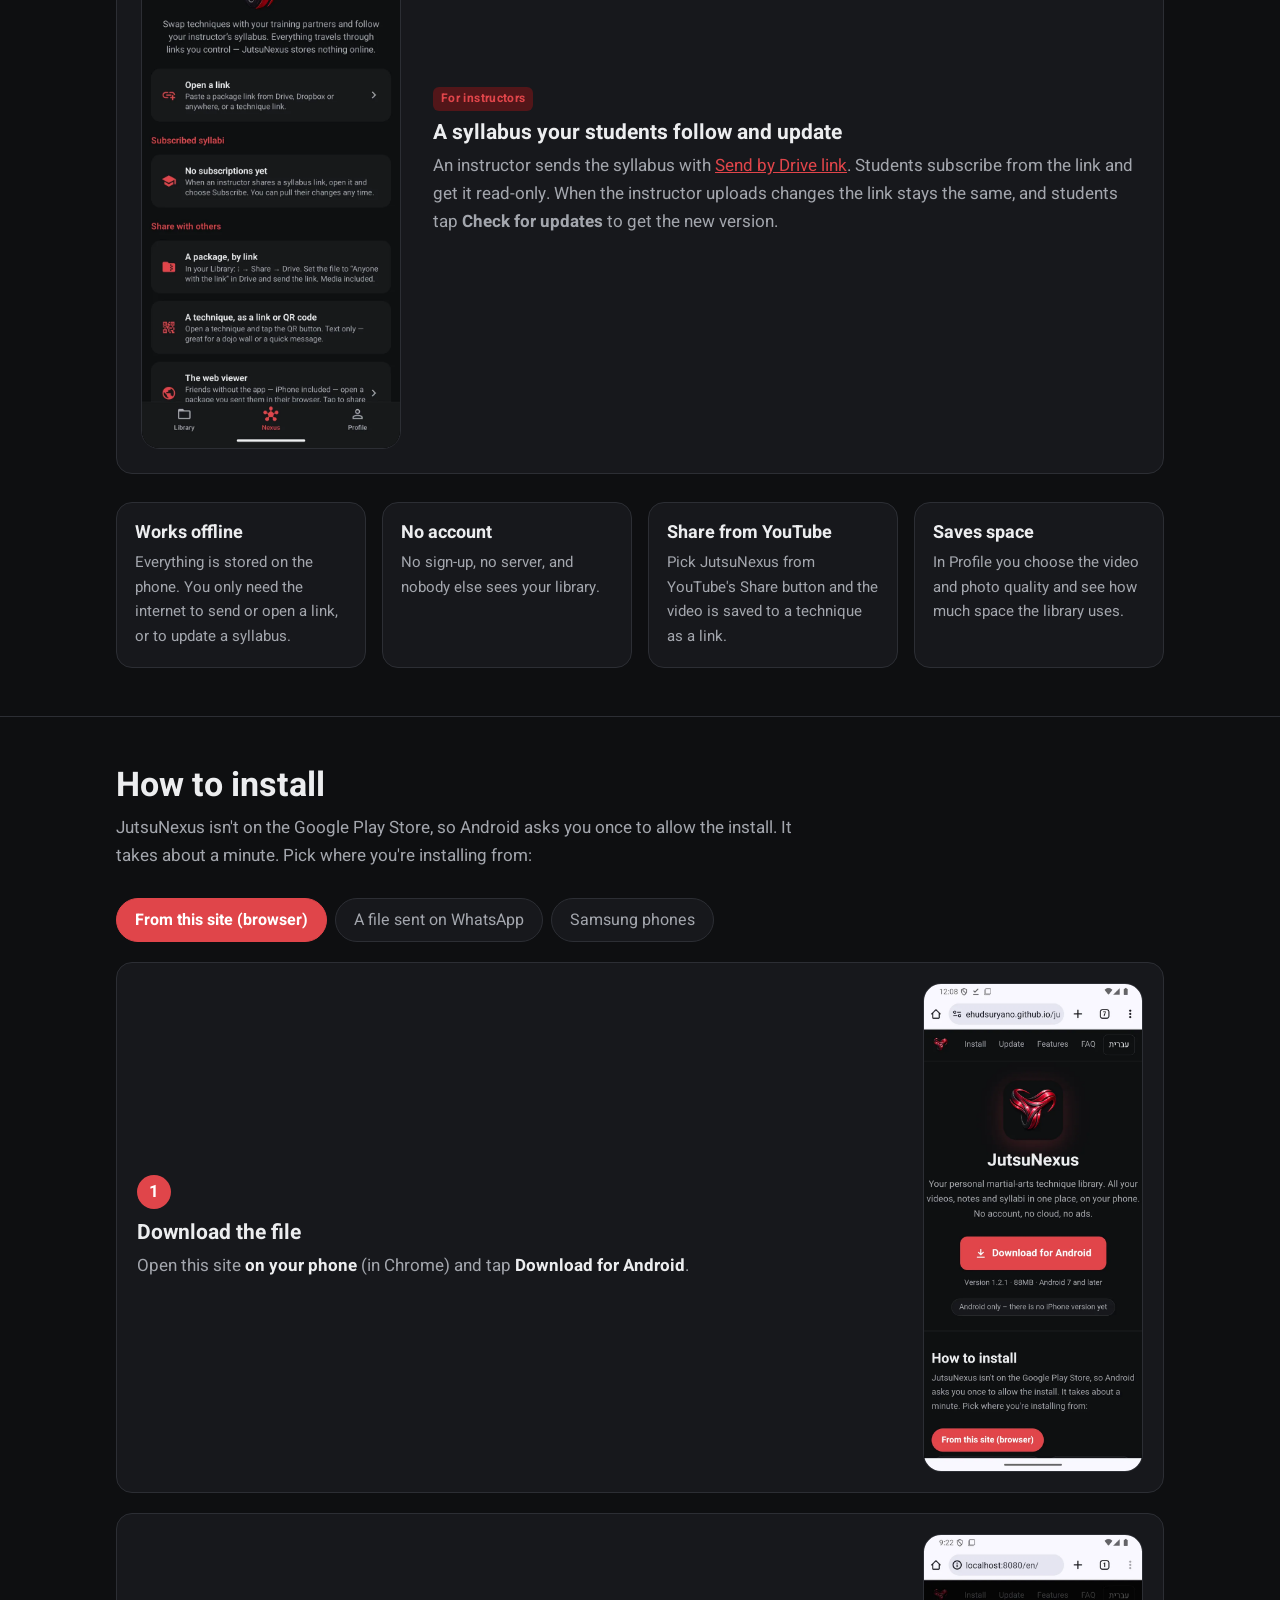
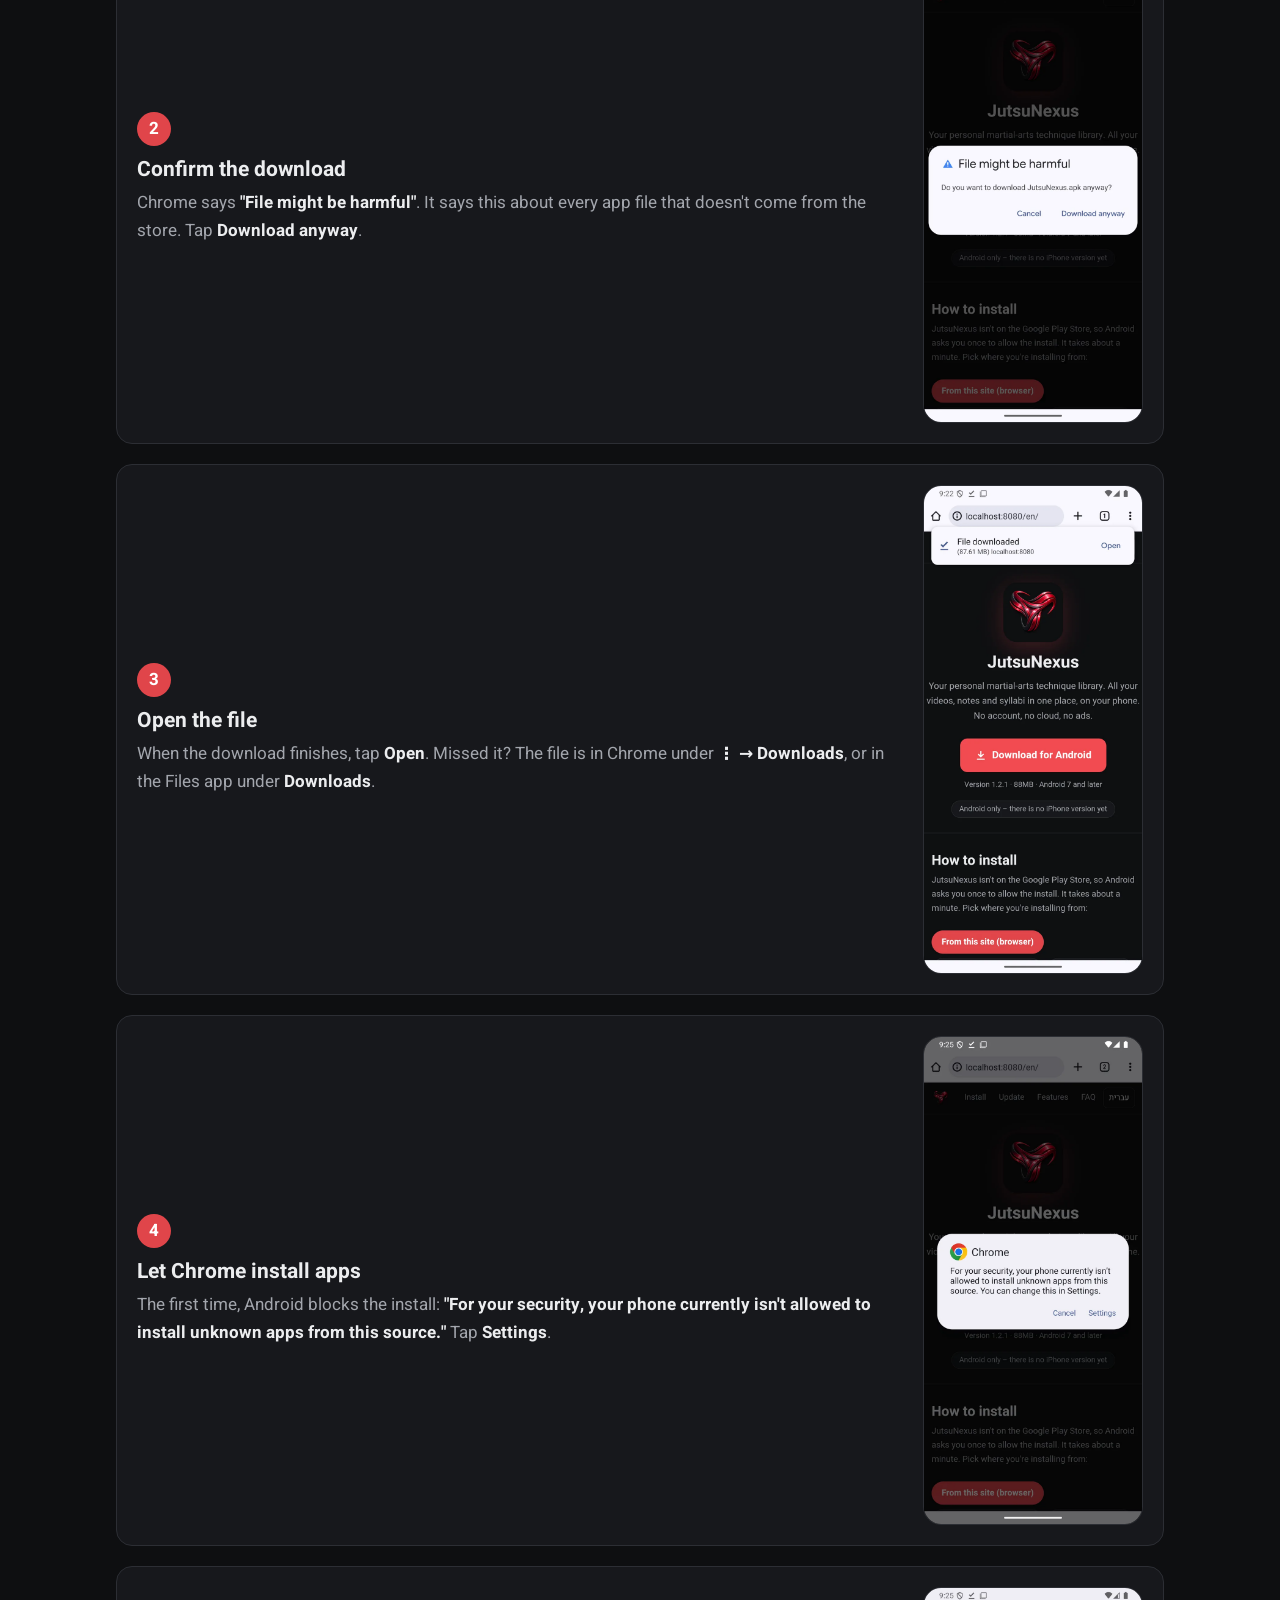
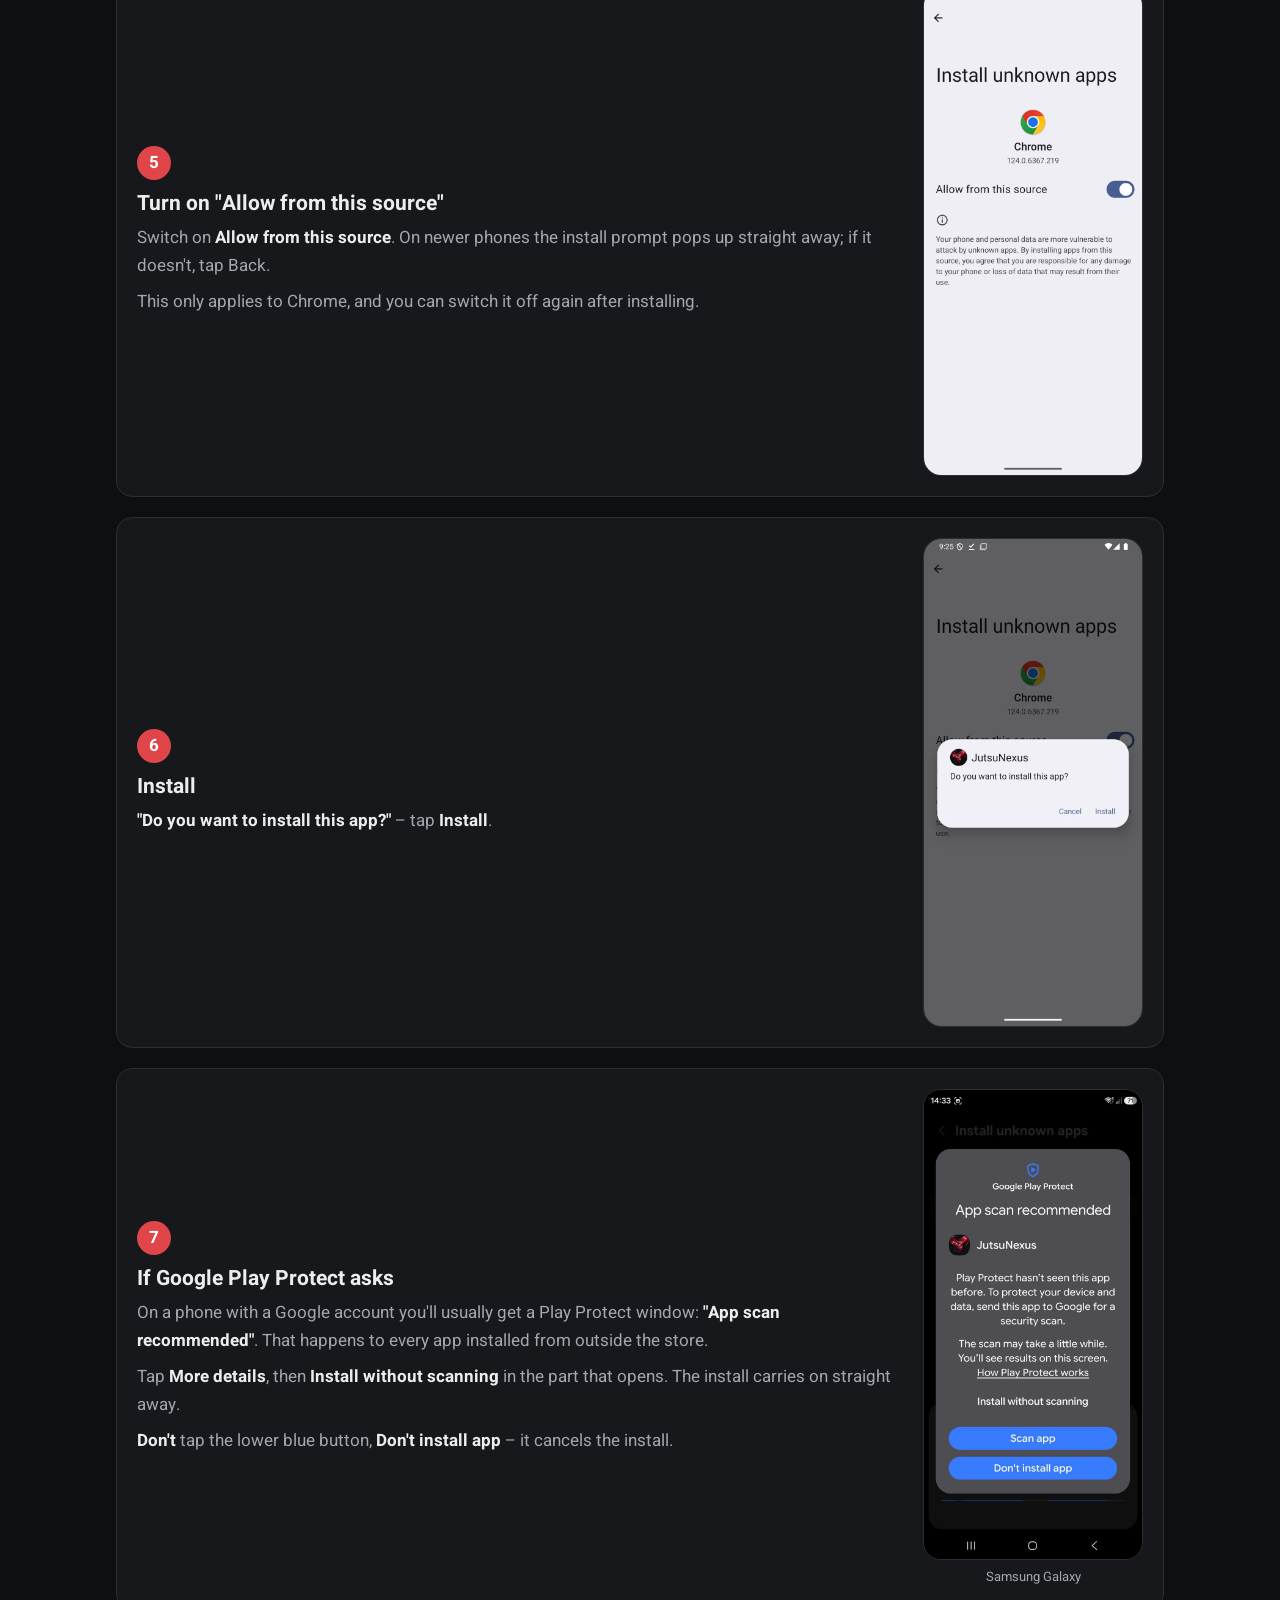
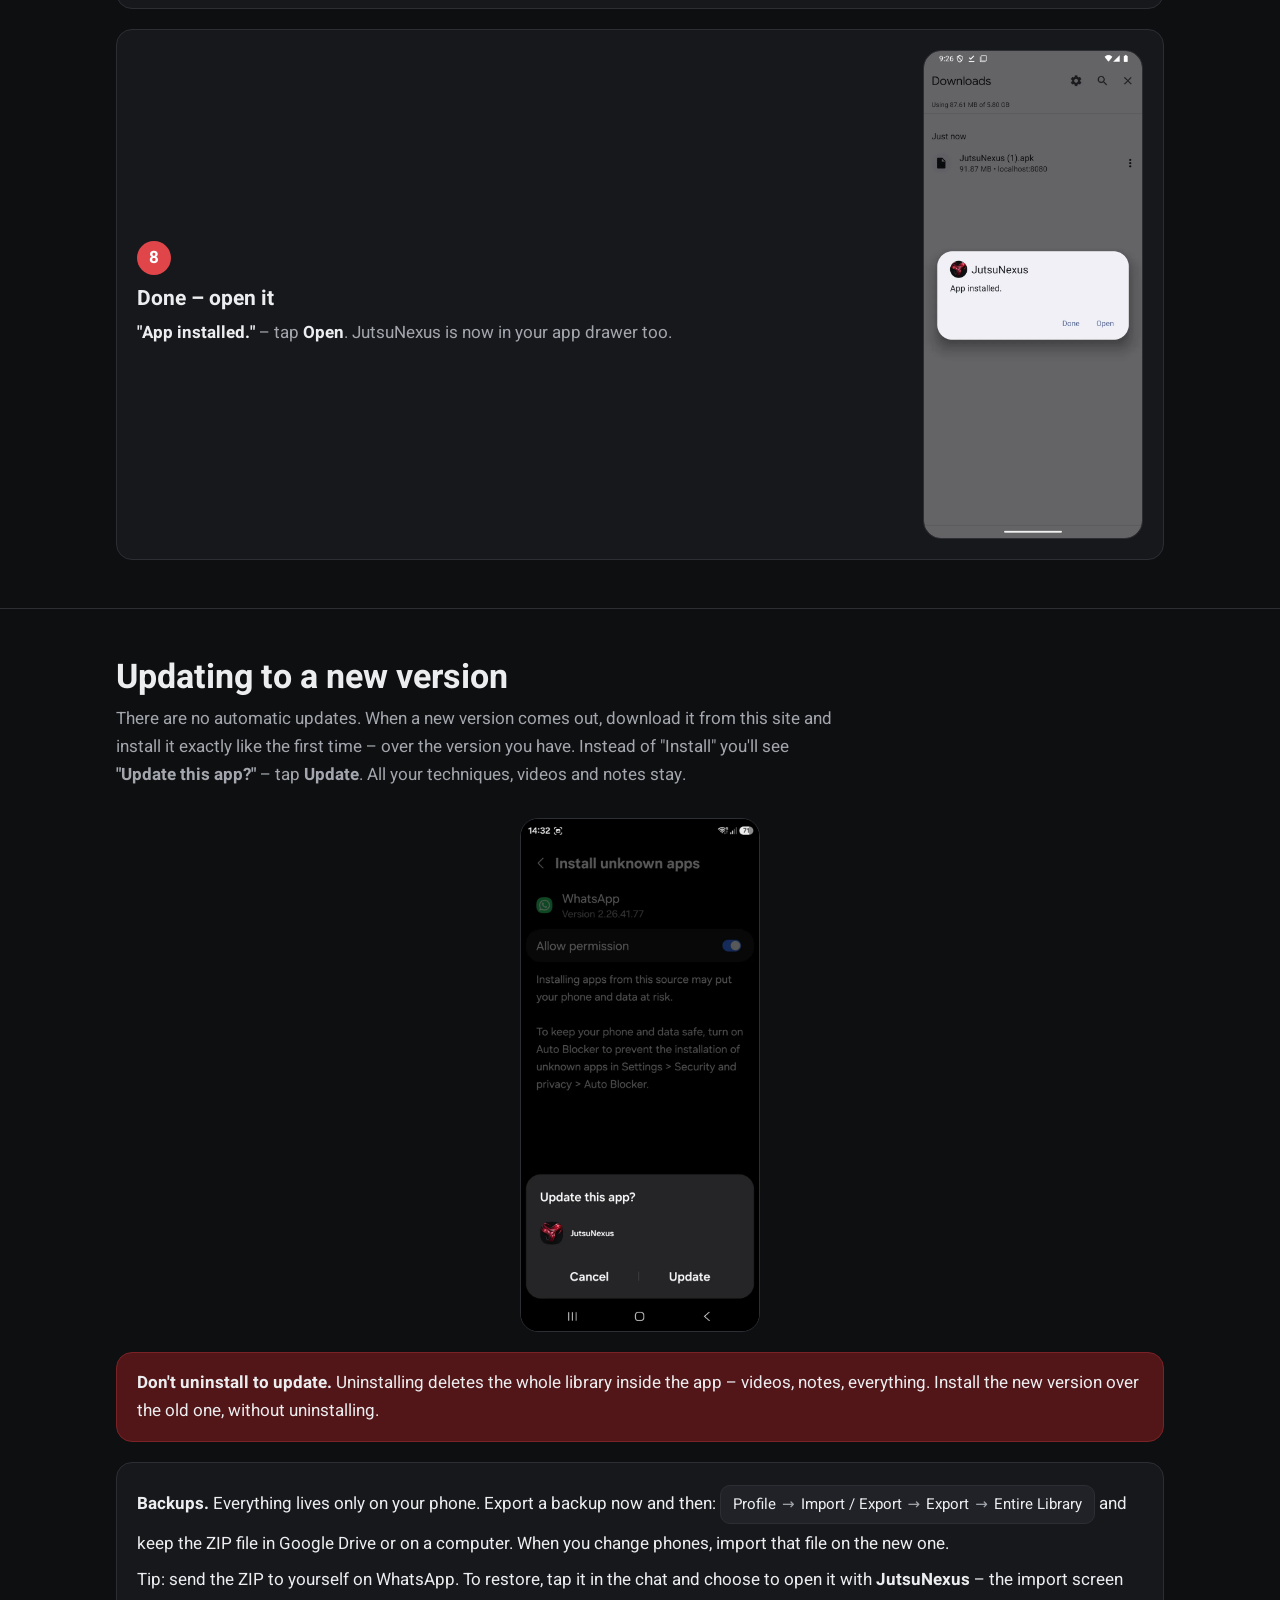
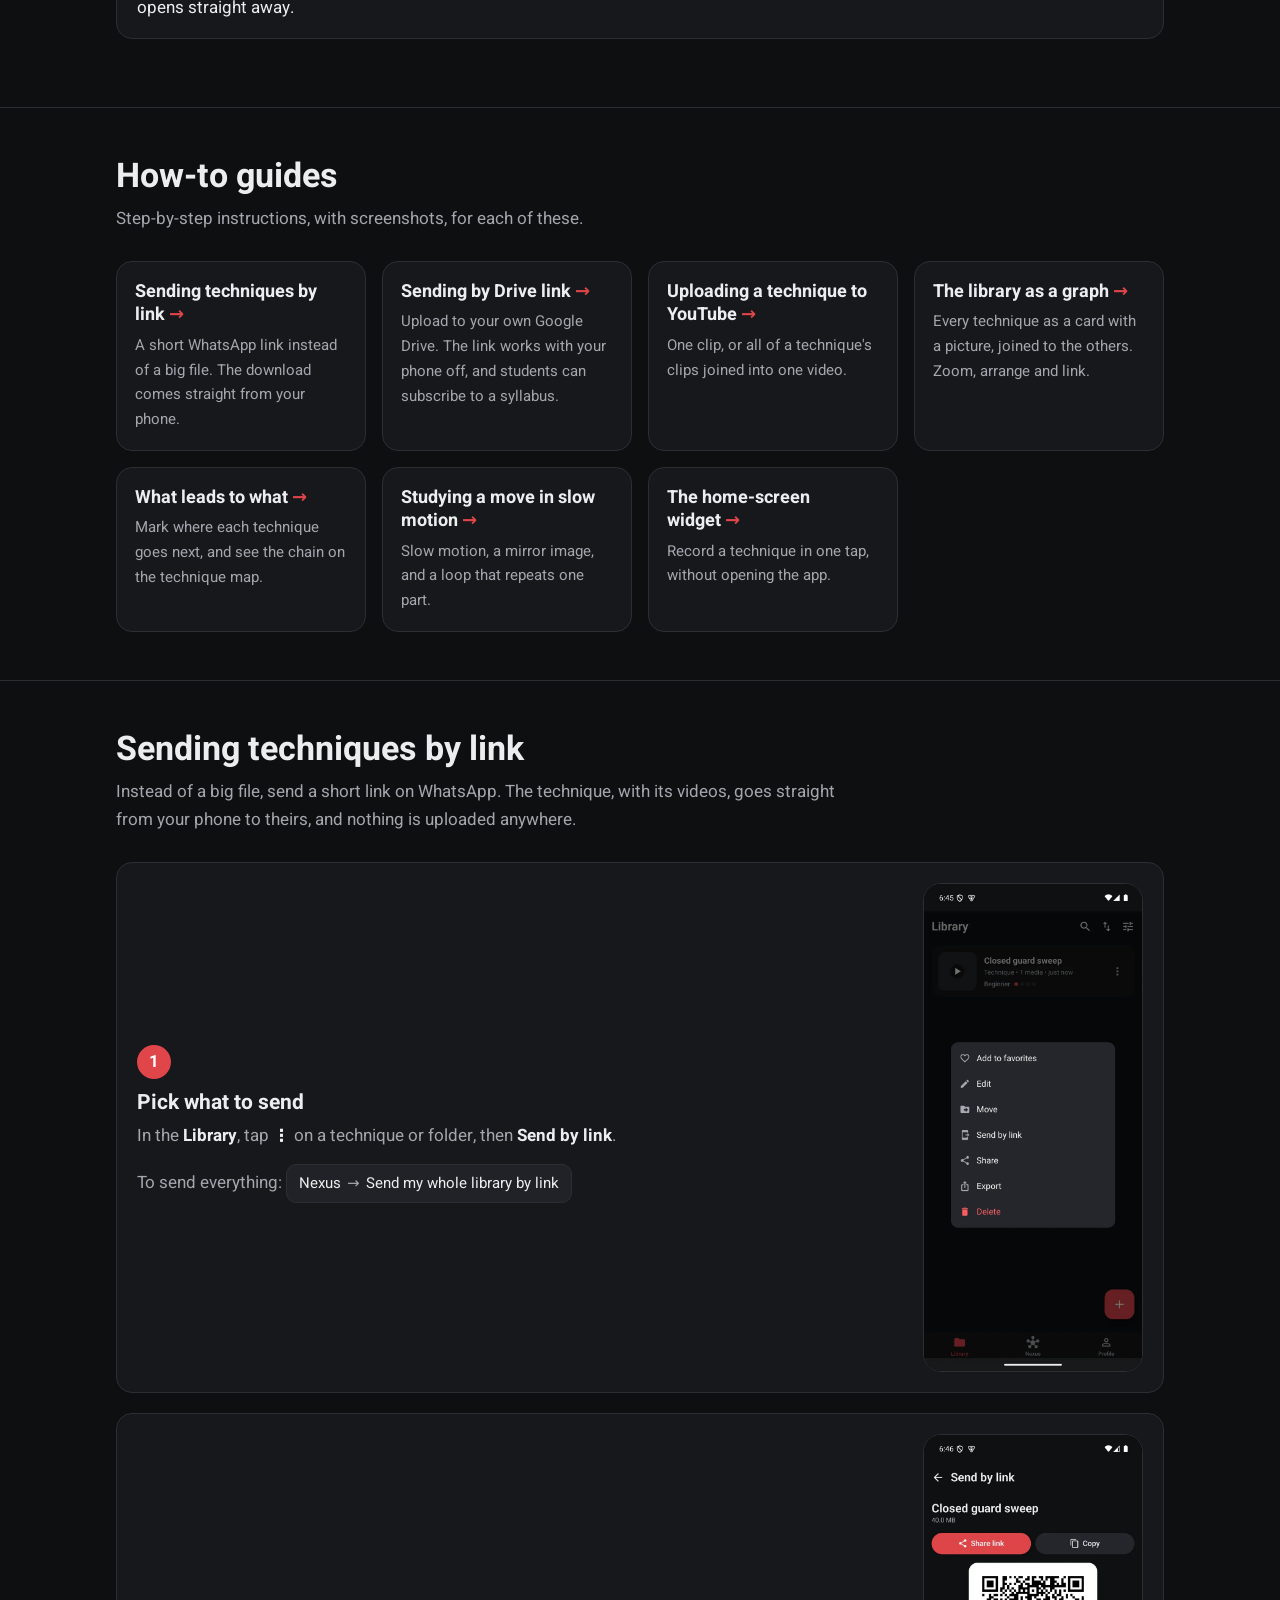
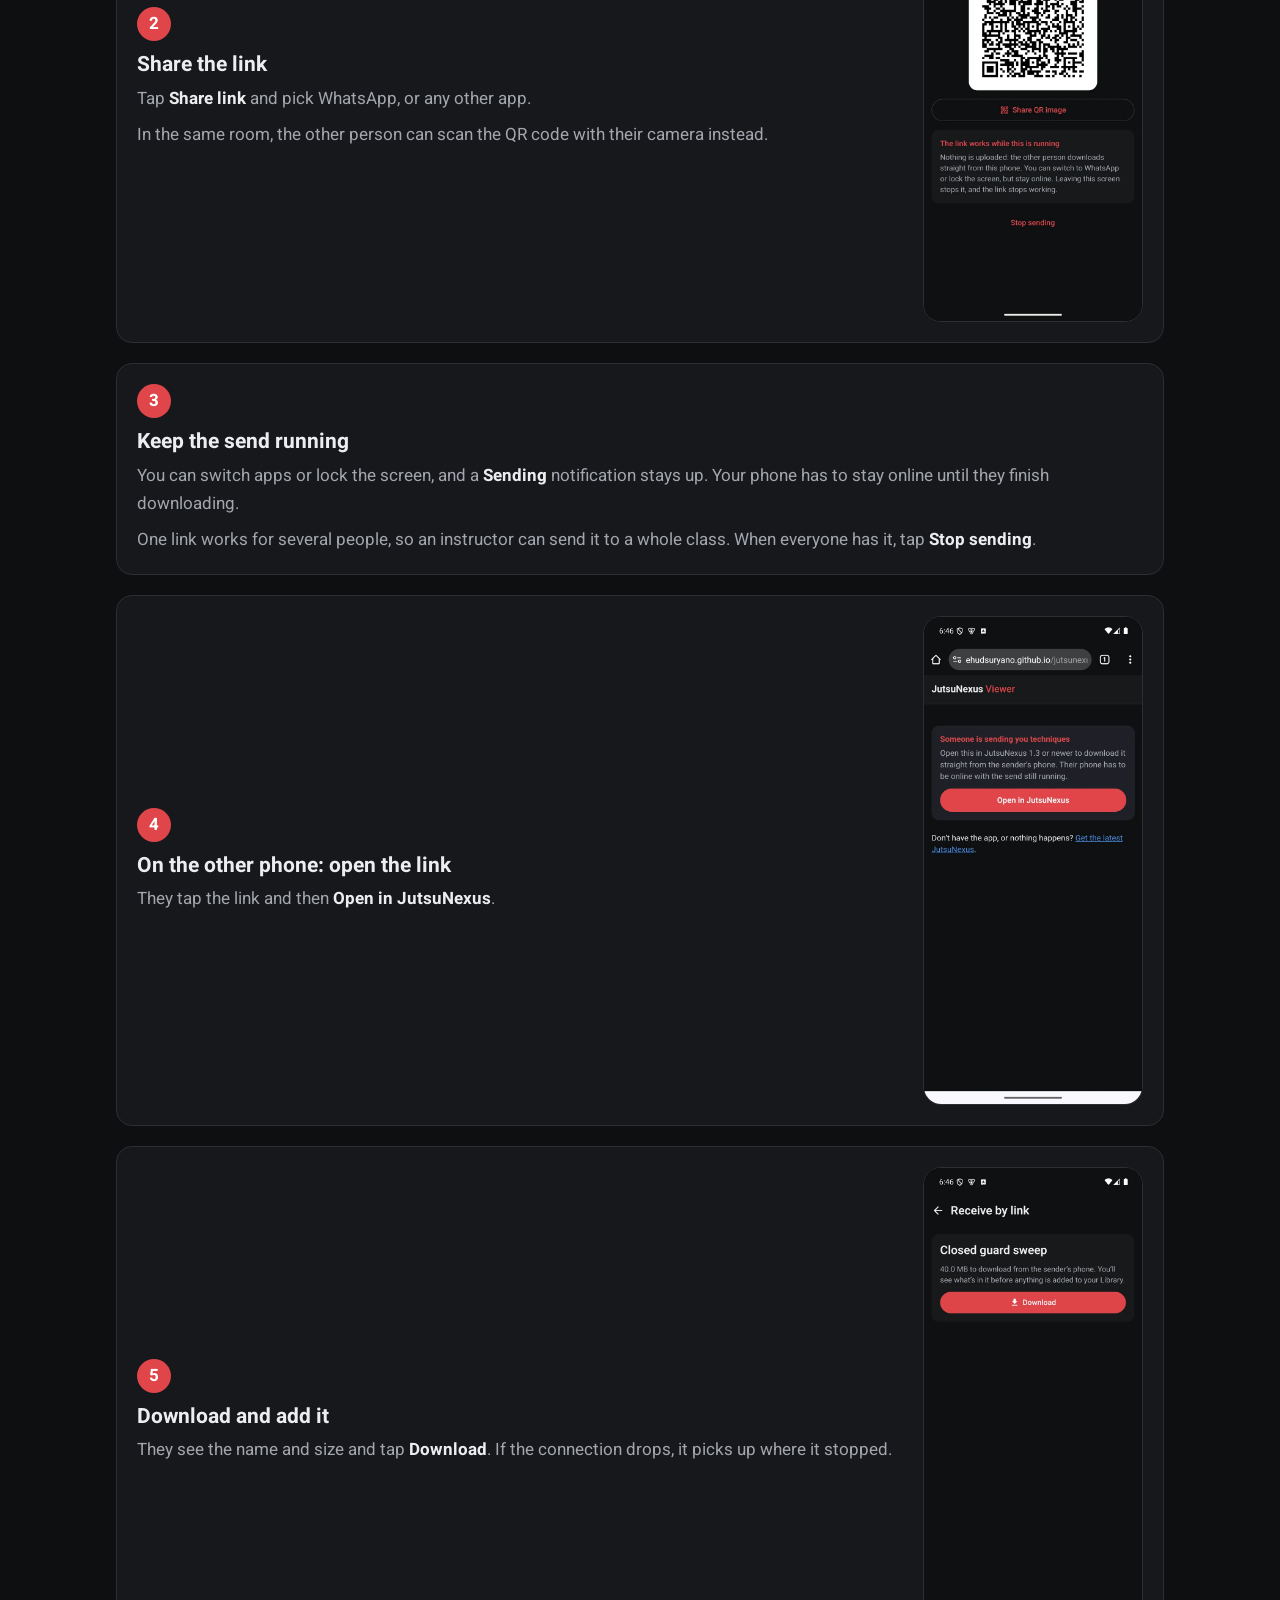
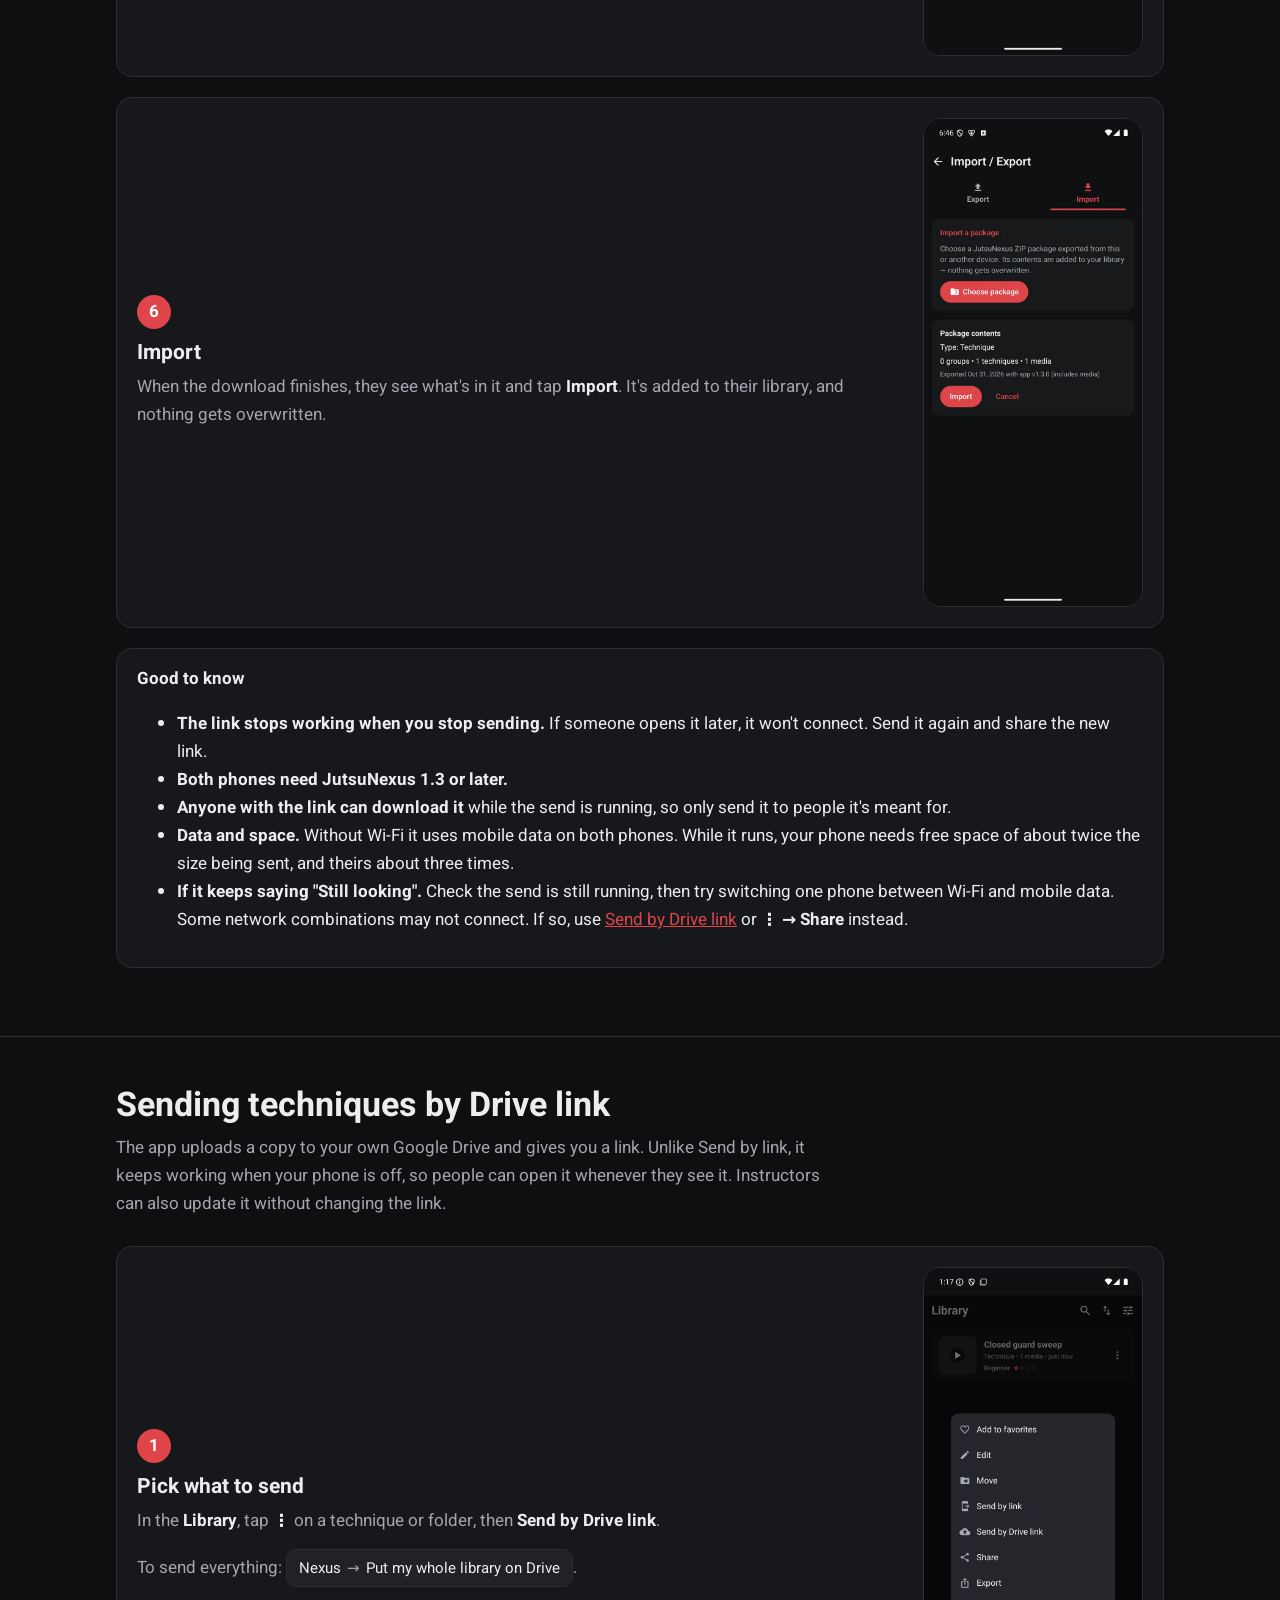
==== commit f6f65978: "Site: remove the APK download links JutsuNexus is moving to Google Play, so the site no longer hands" ====
--- a/en/index.html
+++ b/en/index.html
@@ -39,12 +39,6 @@
   <img class="icon" src="../img/icon-256.png" alt="JutsuNexus icon">
   <h1>JutsuNexus</h1>
   <p class="lead">Your personal martial-arts technique library. All your videos, notes and syllabi in one place, on your phone. No account, no cloud, no ads.</p>
-  <a class="btn" id="download" href="https://github.com/ehudsuryano/jutsunexus-app/releases/latest/download/JutsuNexus.apk">
-    <svg viewBox="0 0 24 24" fill="none" stroke="currentColor" stroke-width="2.4" stroke-linecap="round" stroke-linejoin="round" aria-hidden="true"><path d="M12 4v11"/><path d="m7 10 5 5 5-5"/><path d="M5 20h14"/></svg>
-    Download for Android
-  </a>
-  <div class="meta"><span>Version 1.9.0</span><span>140MB</span><span>Android 10 and later</span></div>
-  <p class="dl-tip">Download stuck at 100%? Open this page in the browser itself – <b>⋮ → Open in Chrome</b> – and tap Download again. <a href="#download-stuck">Why?</a></p>
   <div class="android-only">Have an iPhone? <a href="https://ehudsuryano.github.io/jutsunexus-webapp/">JutsuNexus in the browser</a> (trial version) · <a href="#iphone">What’s different?</a></div>
 </div>
 
@@ -740,12 +734,6 @@
       <summary>Is it safe? Why does my phone warn me?</summary>
       <p>The warnings appear for every app installed from outside the Google Play Store, not just this one. The app needs no account, collects nothing and only sends what you choose to send. It only uses the internet when you send or open a link.</p>
     </details>
-    <details id="download-stuck">
-      <summary>The download stops at 100%</summary>
-      <p>This happens when the site opened inside another app – for example from a link you got in a message – instead of in the browser itself. You can tell from the top of the screen: instead of an address bar there is an <b>X</b> and a down arrow. There the browser downloads the whole file but never shows its "File might be harmful" question, so the download never finishes. It happens in both Chrome and Brave.</p>
-      <p>The fix: tap <b>⋮</b> in the corner and choose <b>Open in Chrome</b> (or your browser), then tap <b>Download for Android</b> again. This time "File might be harmful" appears – tap <b>Download anyway</b>, and the download finishes.</p>
-      <p>The stuck download isn't saved anywhere, so you can simply close it.</p>
-    </details>
     <details id="iphone">
       <summary>Is there an iPhone version?</summary>
       <p>Yes, in the browser: <a href="https://ehudsuryano.github.io/jutsunexus-webapp/">JutsuNexus in the browser</a> (trial version). It works on an iPhone and on any other phone, with no app store and no account. In Safari tap <b>Share → Add to Home Screen</b>, then open it from its icon: it opens full screen and works offline.</p>
@@ -756,10 +744,6 @@
       <summary>The install fails with "App not installed"</summary>
       <p>This happens when an older JutsuNexus build that was signed differently is already on the phone (for example a test version you got directly). Open the old app, export the whole library (<b>Profile → Import / Export → Export → Entire Library</b>), keep the file, uninstall the old app, install the new one and import the file.</p>
       <p>Other causes: not enough free space (you need at least 300MB: the downloaded file plus the app), or an incomplete download – try downloading again.</p>
-    </details>
-    <details>
-      <summary>My phone is older than Android 10</summary>
-      <p>Version 1.3 needs Android 10 or later and a 64-bit phone. On an older phone, install <a href="https://github.com/ehudsuryano/jutsunexus-app/releases/download/v1.2.2/JutsuNexus.apk">version 1.2.2</a> instead. It has everything except Send by link.</p>
     </details>
     <details>
       <summary>I tapped the file and nothing happened</summary>
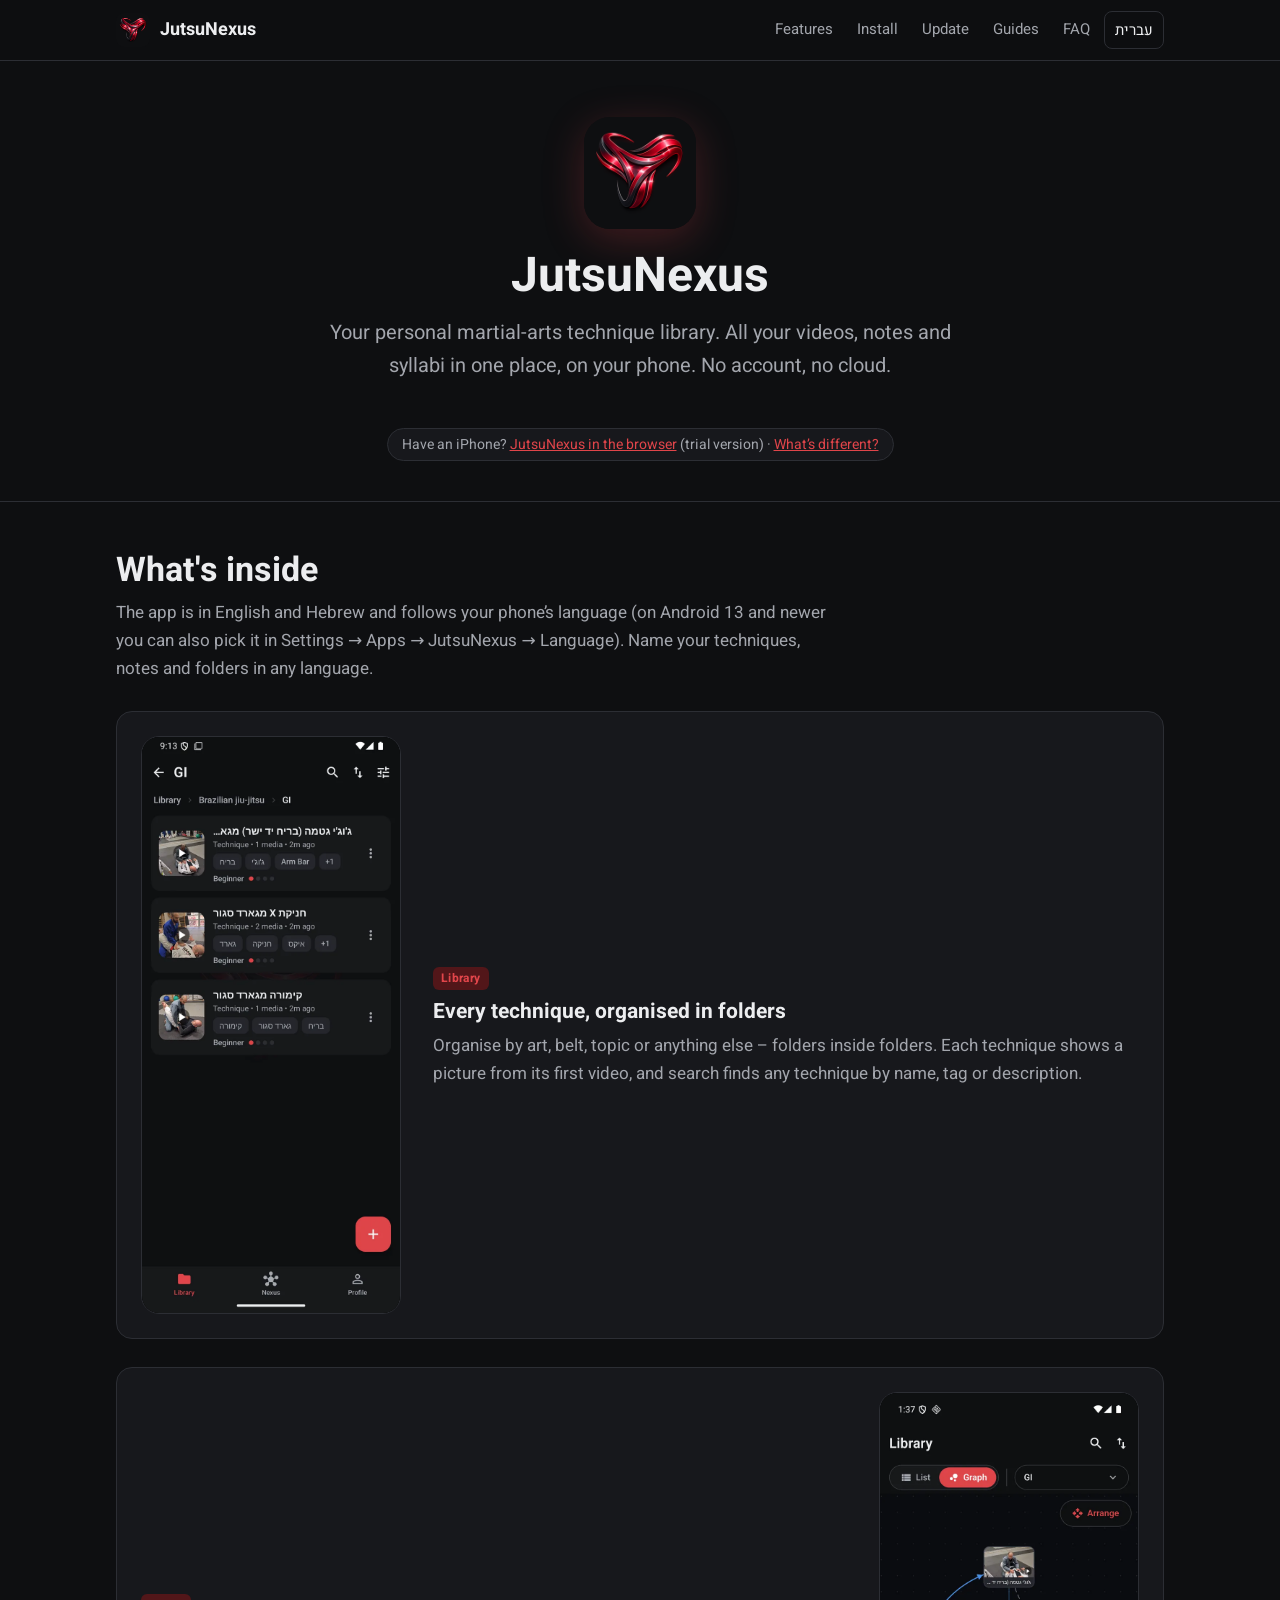
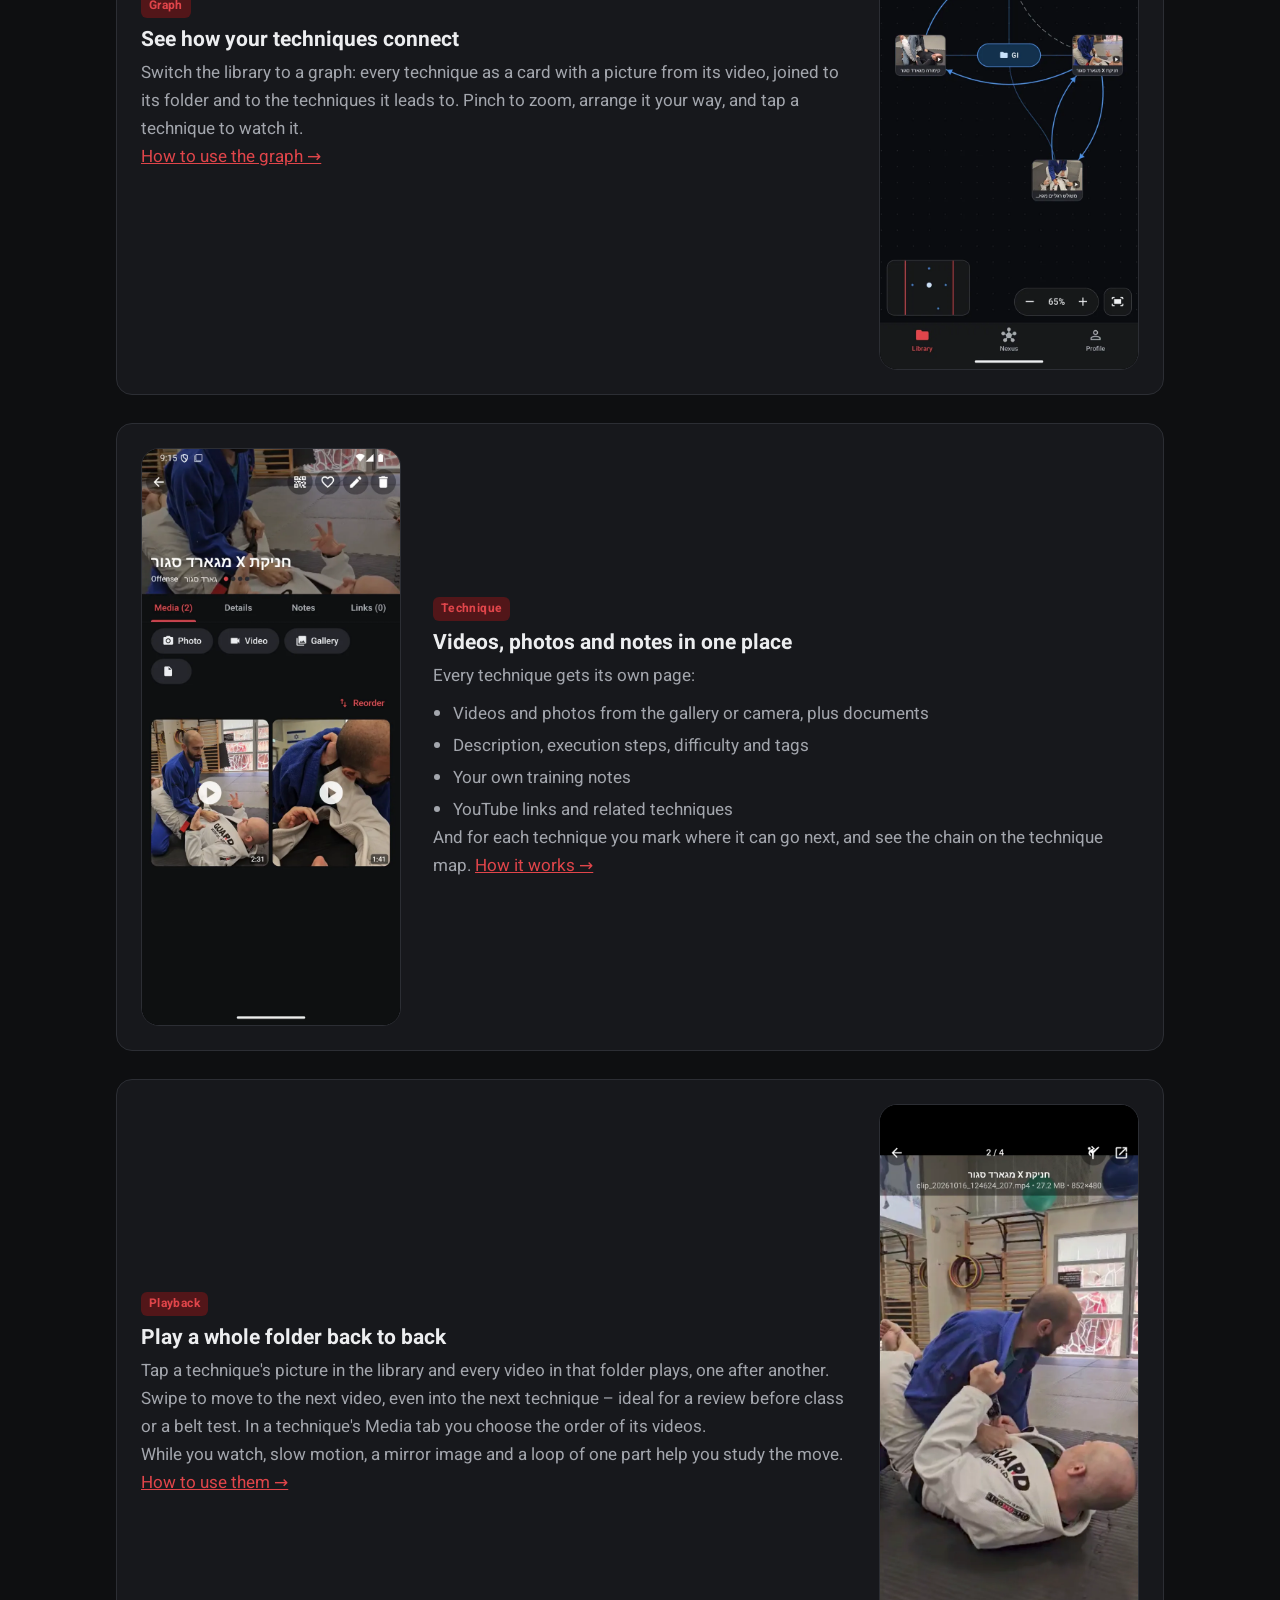
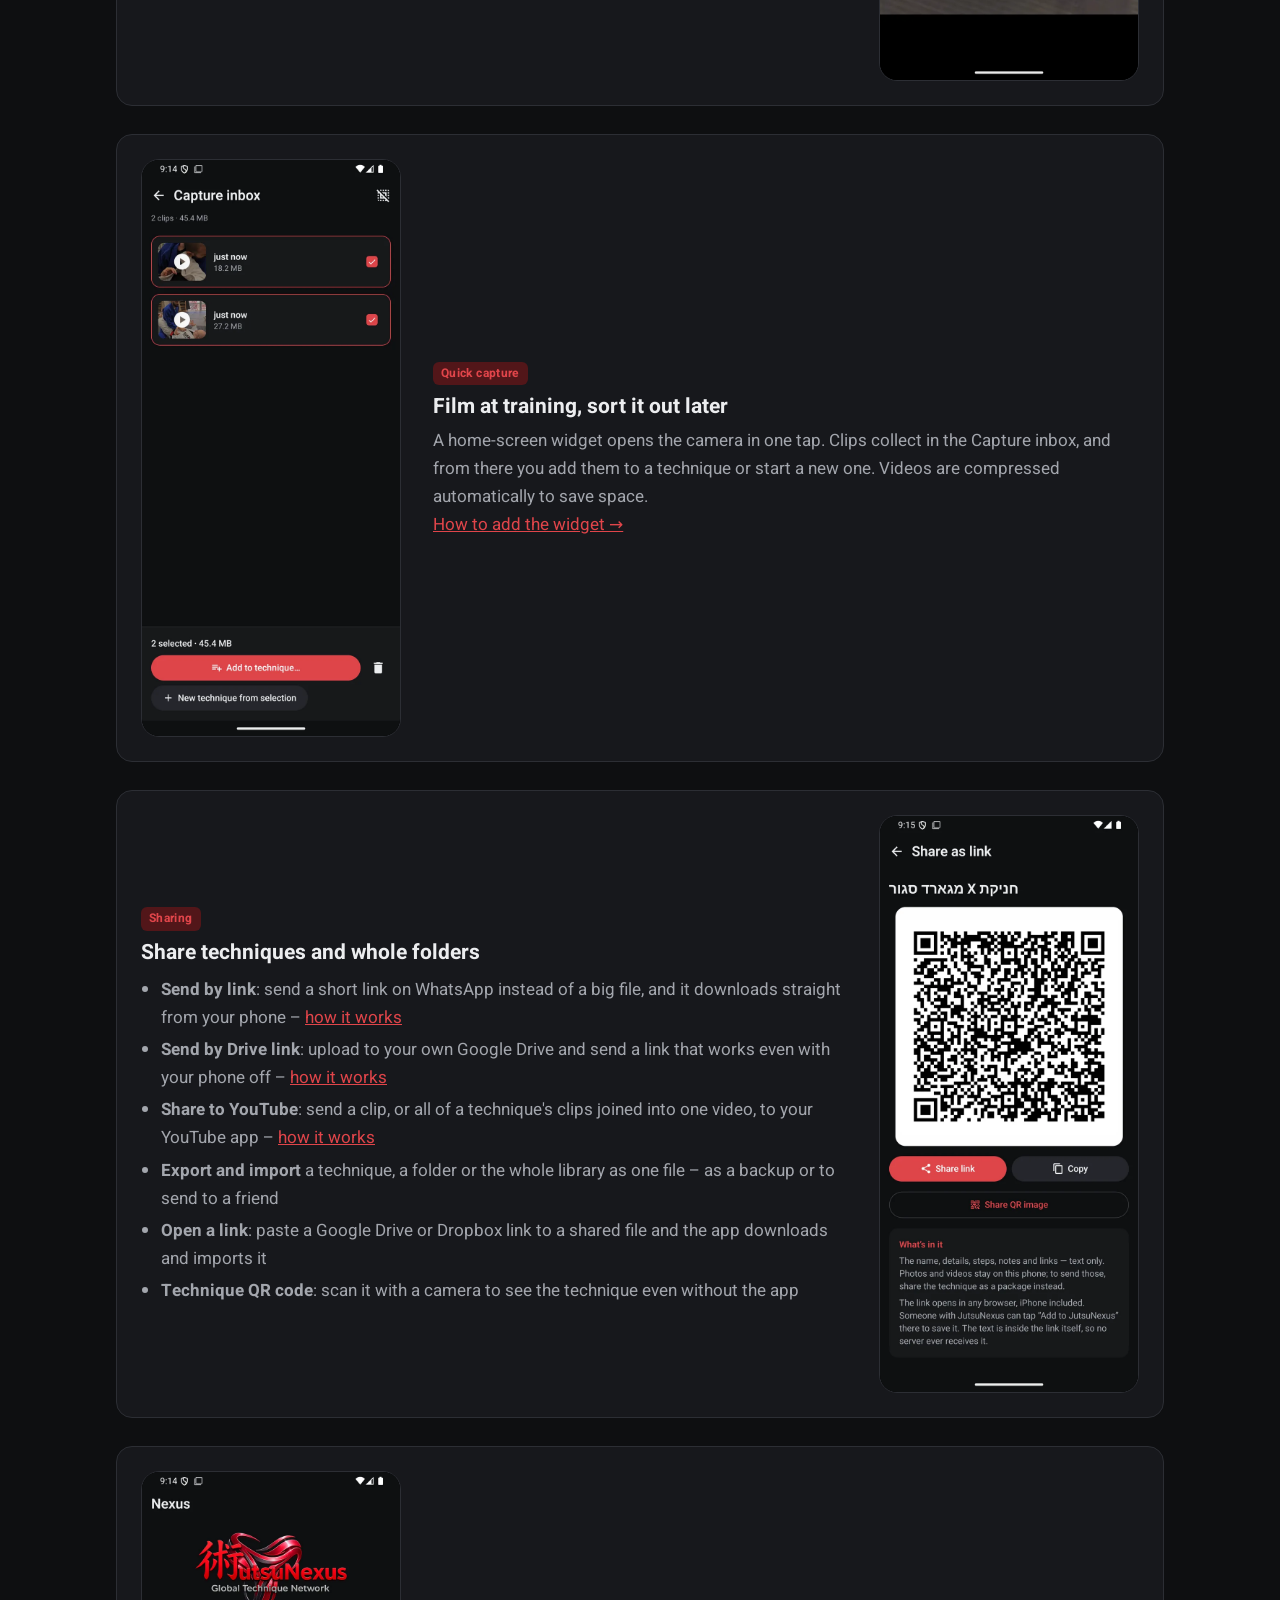
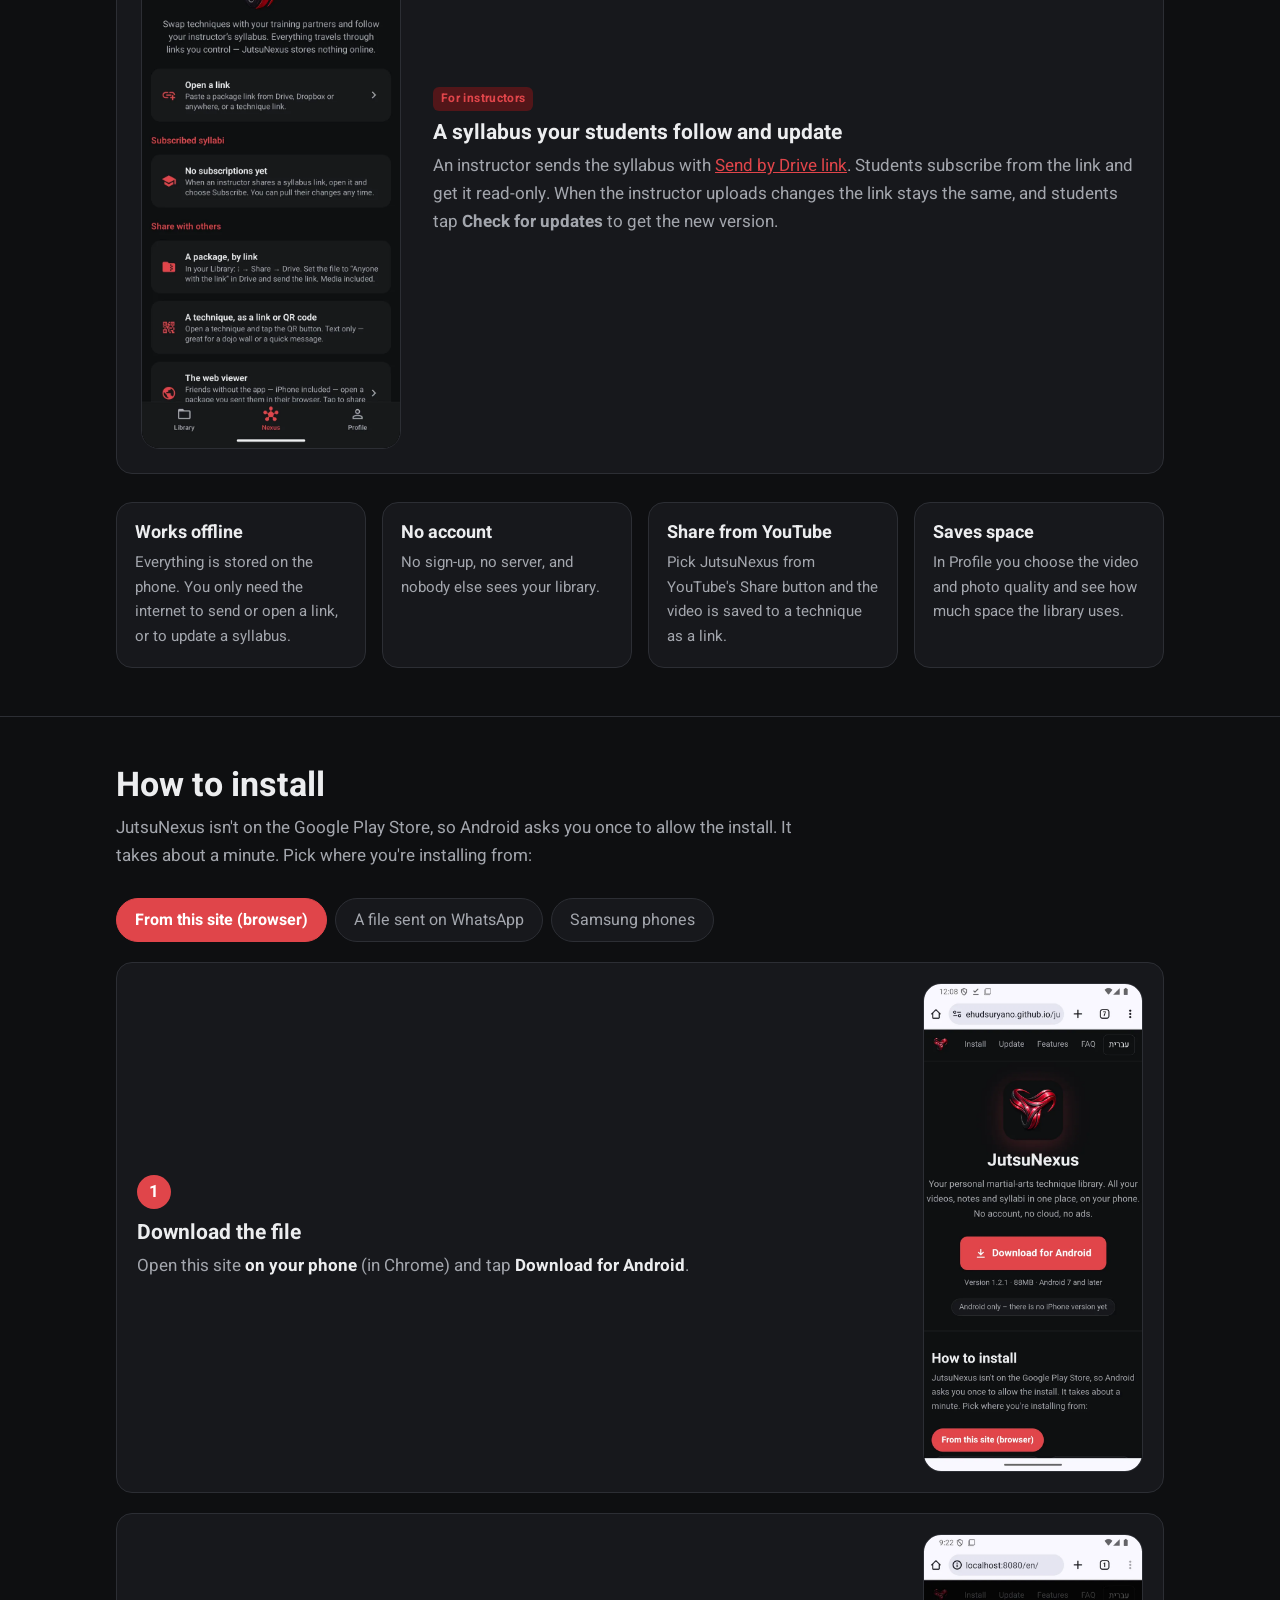
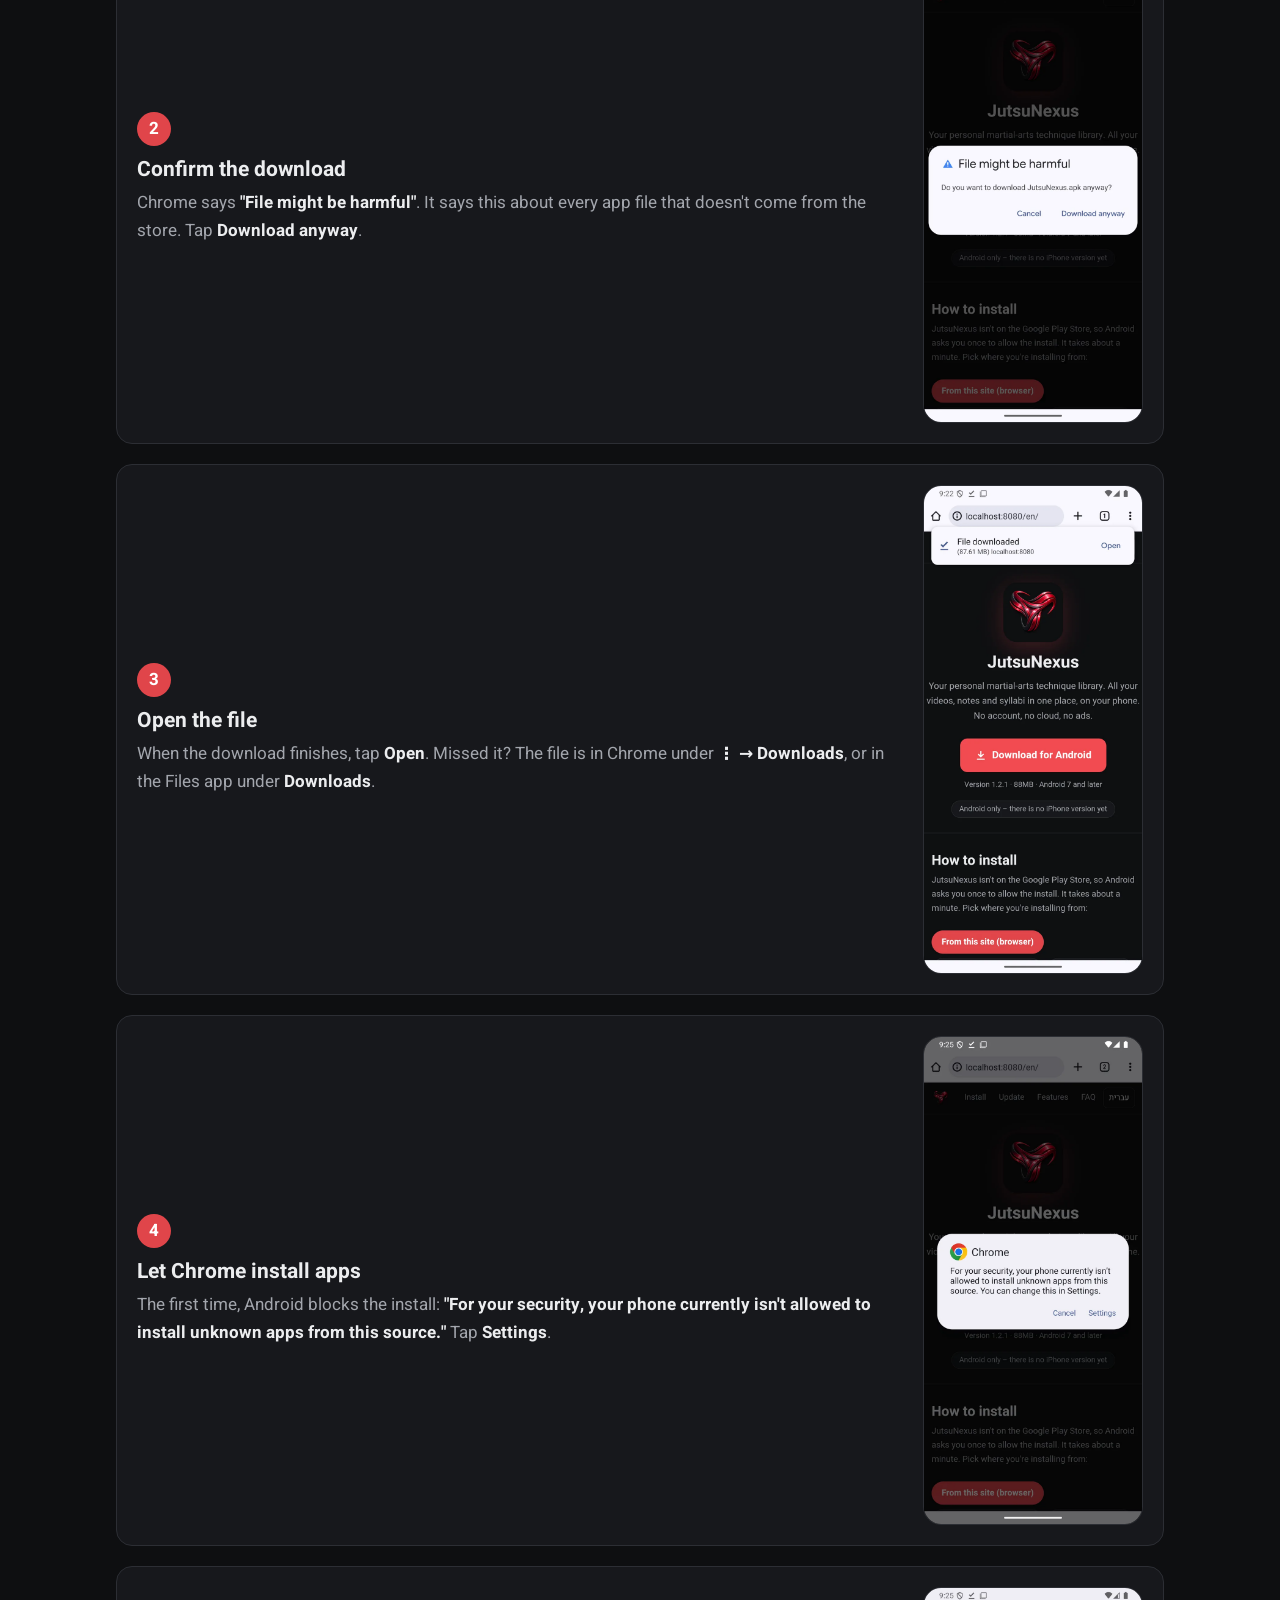
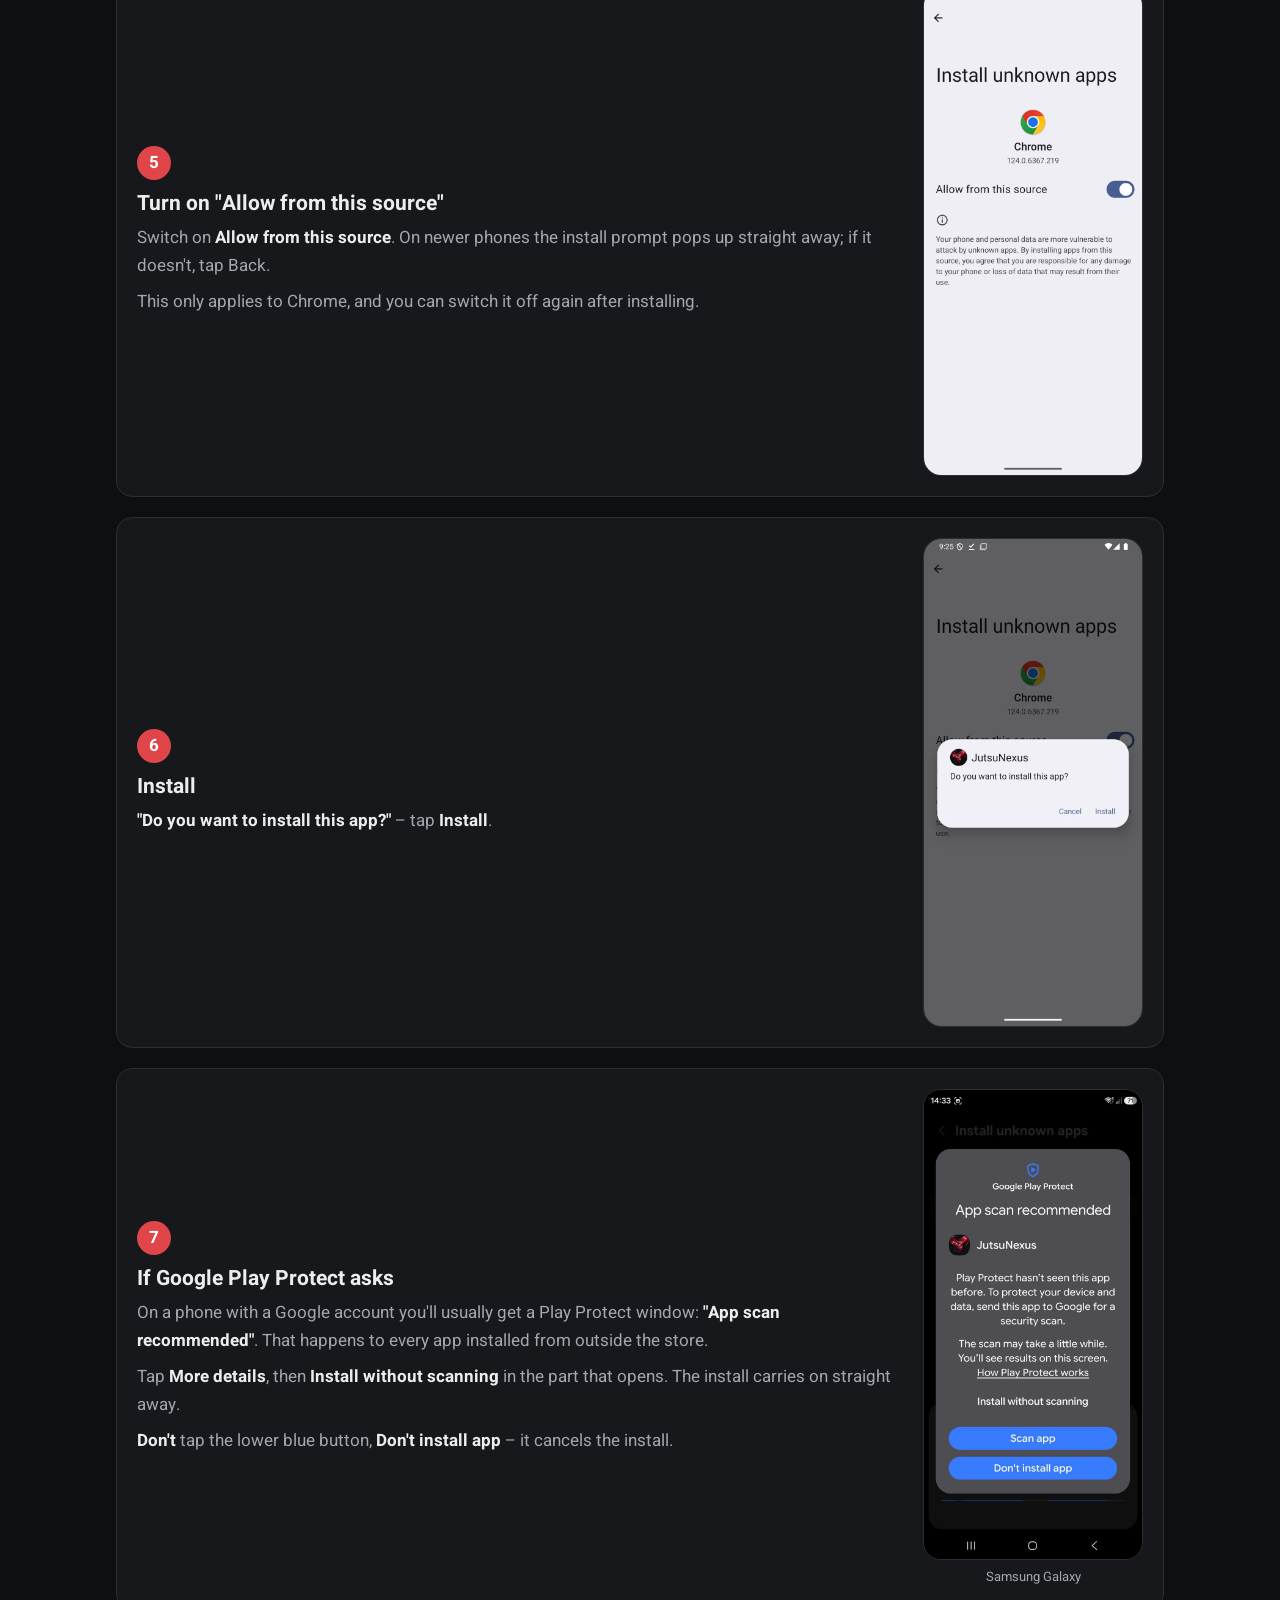
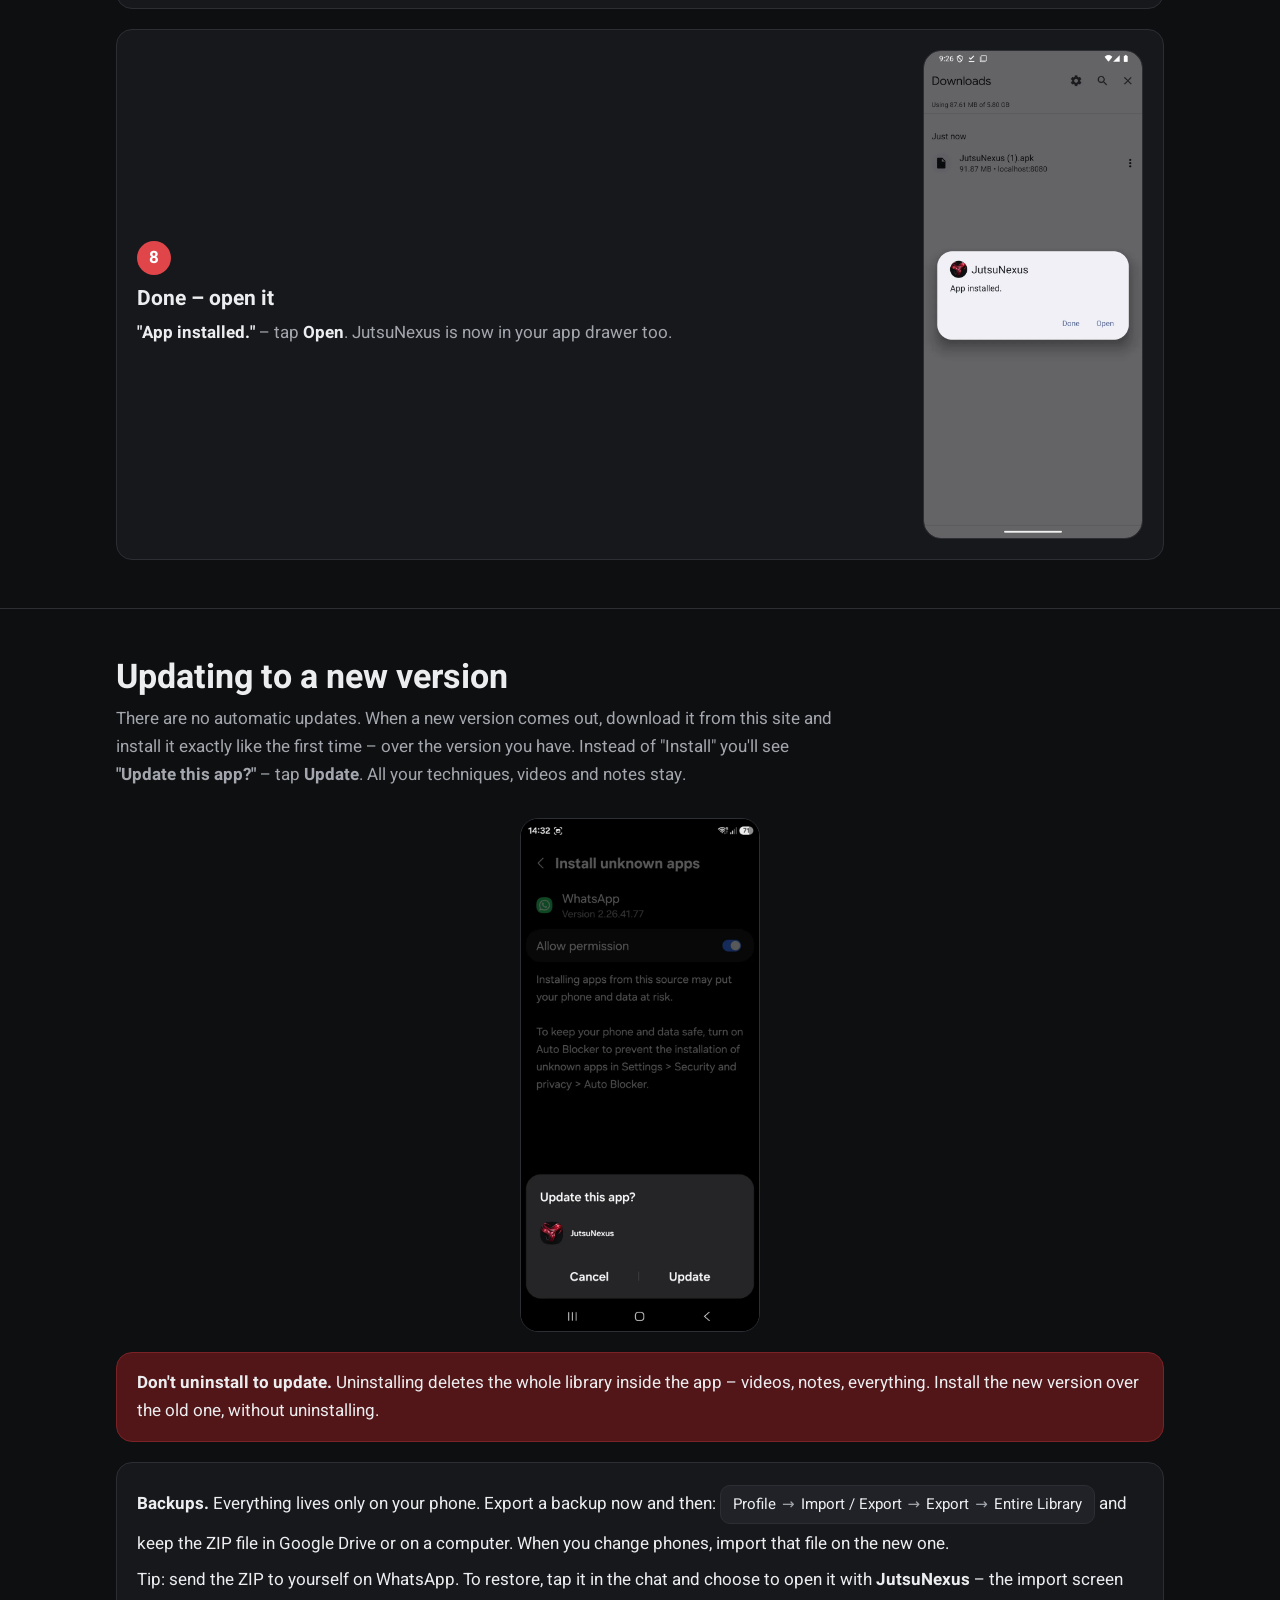
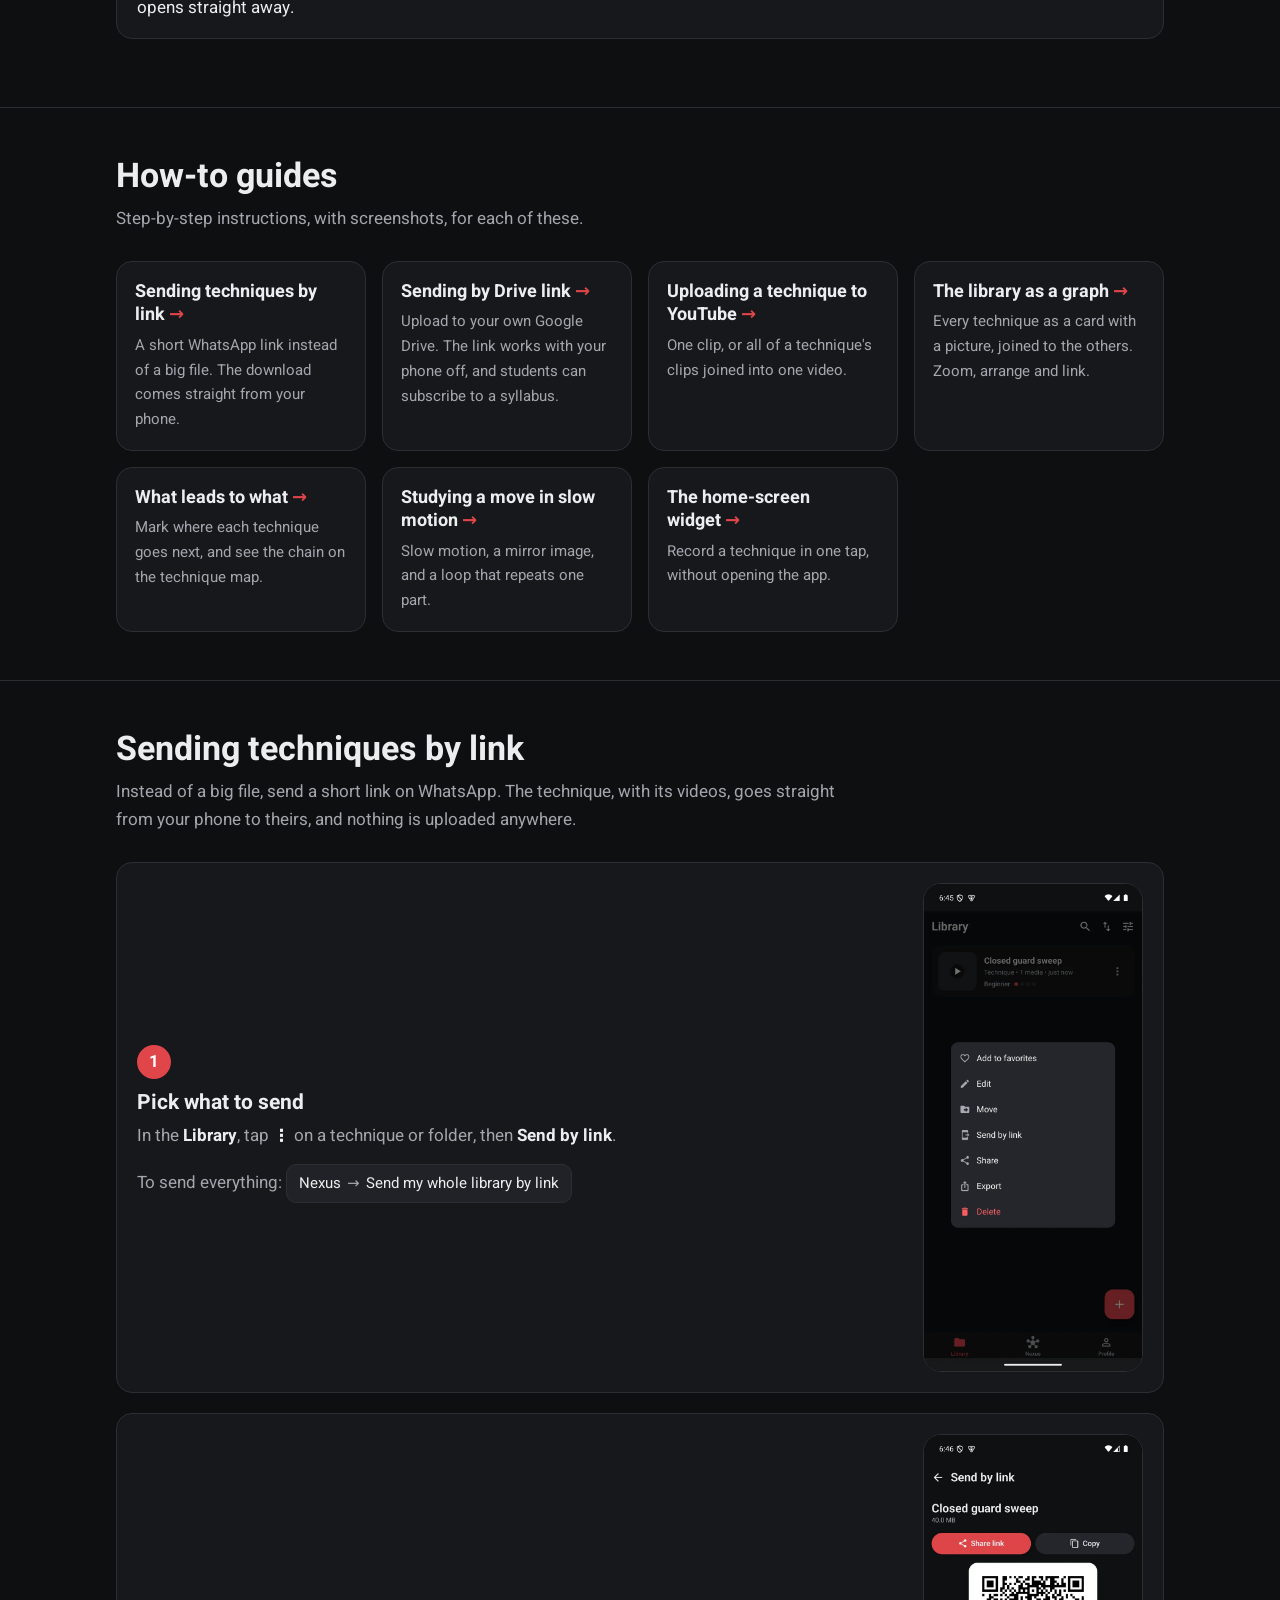
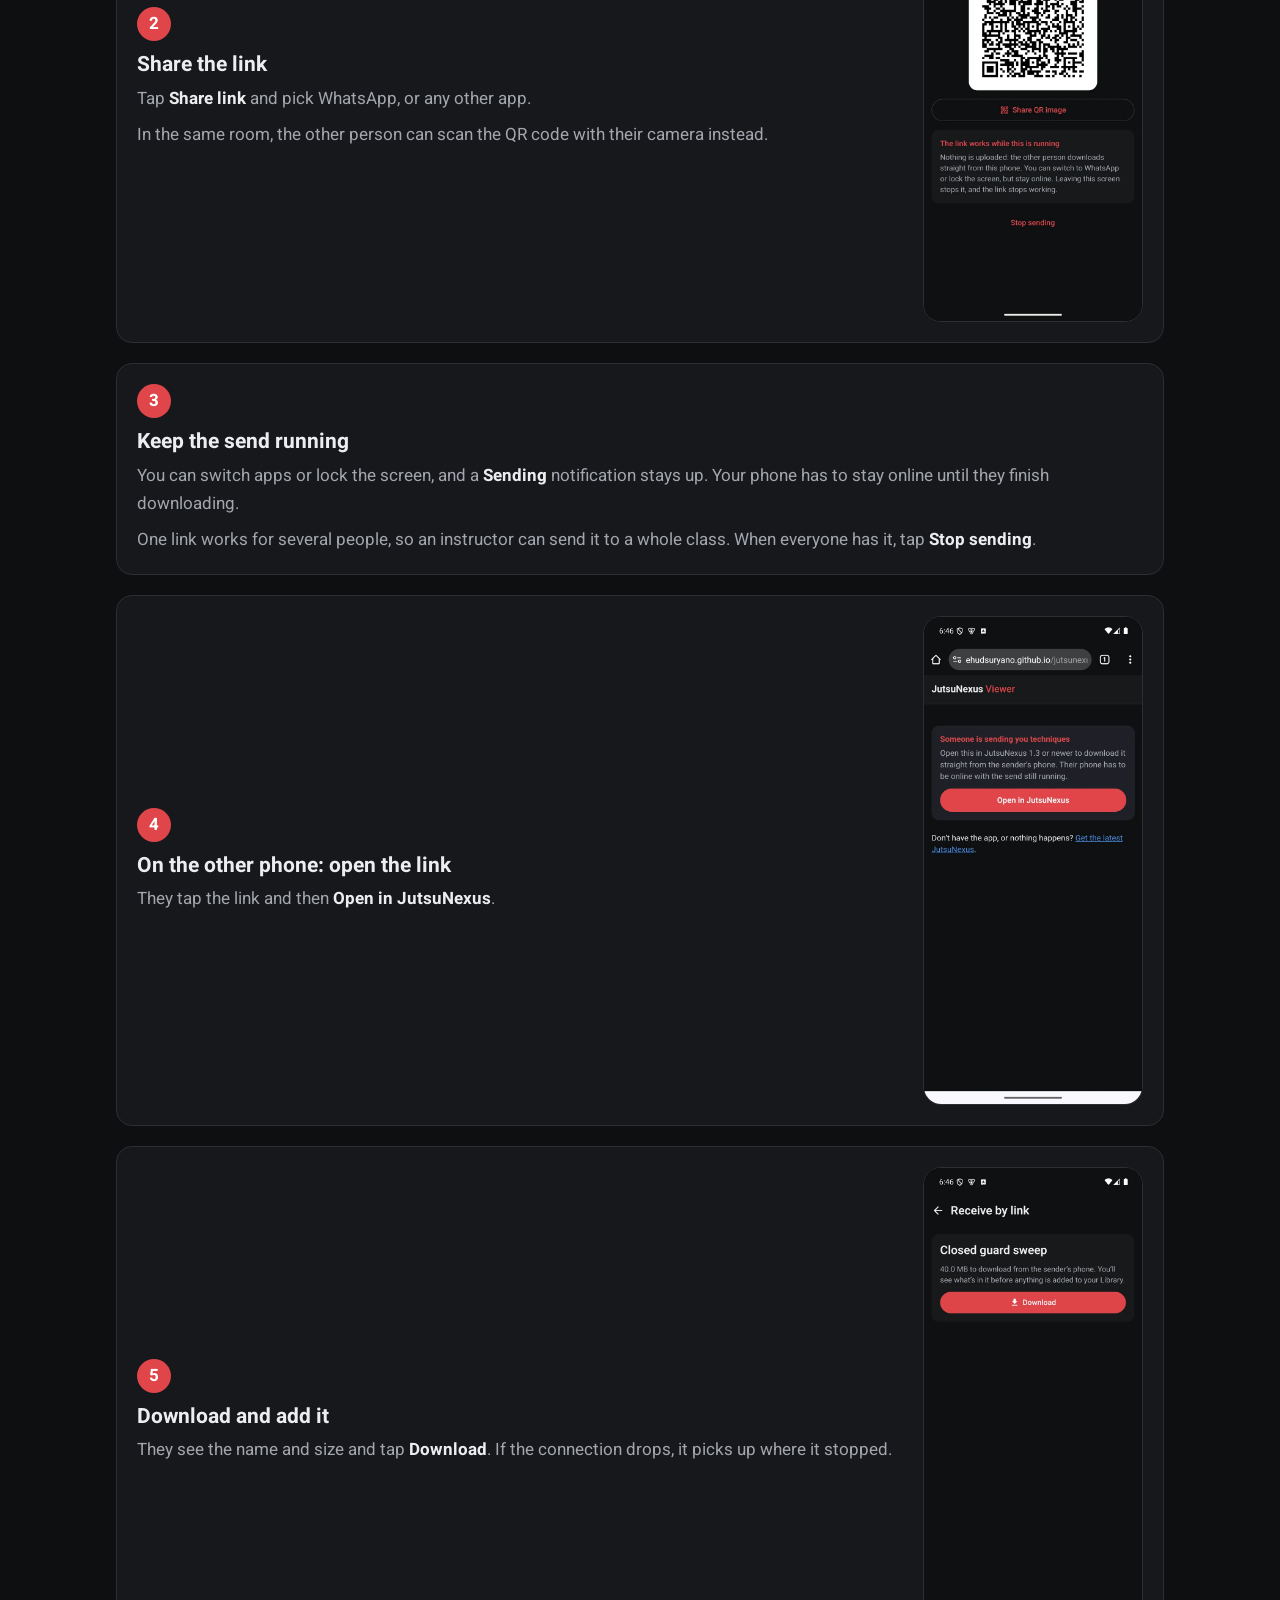
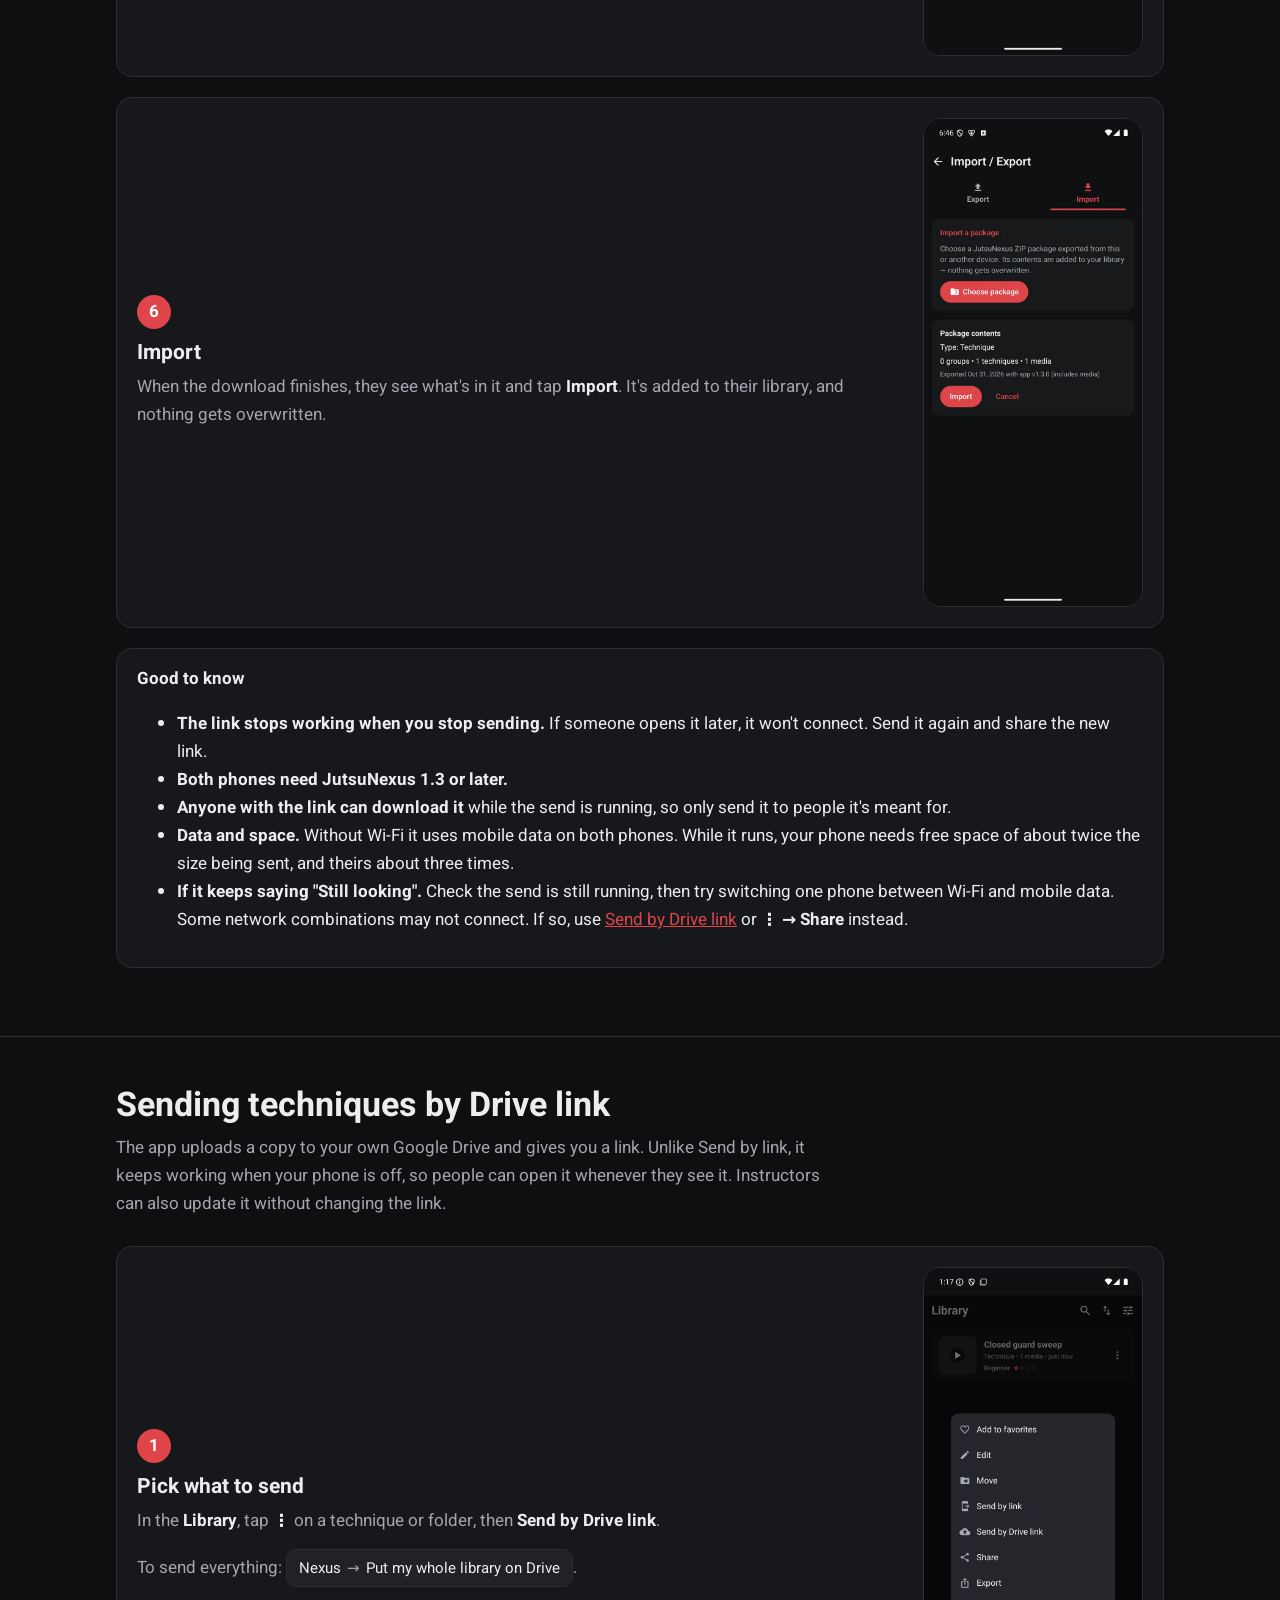
==== commit 79217ae1: "Site: drop the "no ads" and "collects nothing" claims The Google Play version (1.9.1) shows an AdMob" ====
--- a/en/index.html
+++ b/en/index.html
@@ -38,7 +38,7 @@
 <div class="wrap hero">
   <img class="icon" src="../img/icon-256.png" alt="JutsuNexus icon">
   <h1>JutsuNexus</h1>
-  <p class="lead">Your personal martial-arts technique library. All your videos, notes and syllabi in one place, on your phone. No account, no cloud, no ads.</p>
+  <p class="lead">Your personal martial-arts technique library. All your videos, notes and syllabi in one place, on your phone. No account, no cloud.</p>
   <div class="android-only">Have an iPhone? <a href="https://ehudsuryano.github.io/jutsunexus-webapp/">JutsuNexus in the browser</a> (trial version) · <a href="#iphone">What’s different?</a></div>
 </div>
 
@@ -732,7 +732,7 @@
     <h2>FAQ</h2>
     <details>
       <summary>Is it safe? Why does my phone warn me?</summary>
-      <p>The warnings appear for every app installed from outside the Google Play Store, not just this one. The app needs no account, collects nothing and only sends what you choose to send. It only uses the internet when you send or open a link.</p>
+      <p>The warnings appear for every app installed from outside the Google Play Store, not just this one. The app needs no account, and your techniques and videos go only where you choose to send them.</p>
     </details>
     <details id="iphone">
       <summary>Is there an iPhone version?</summary>
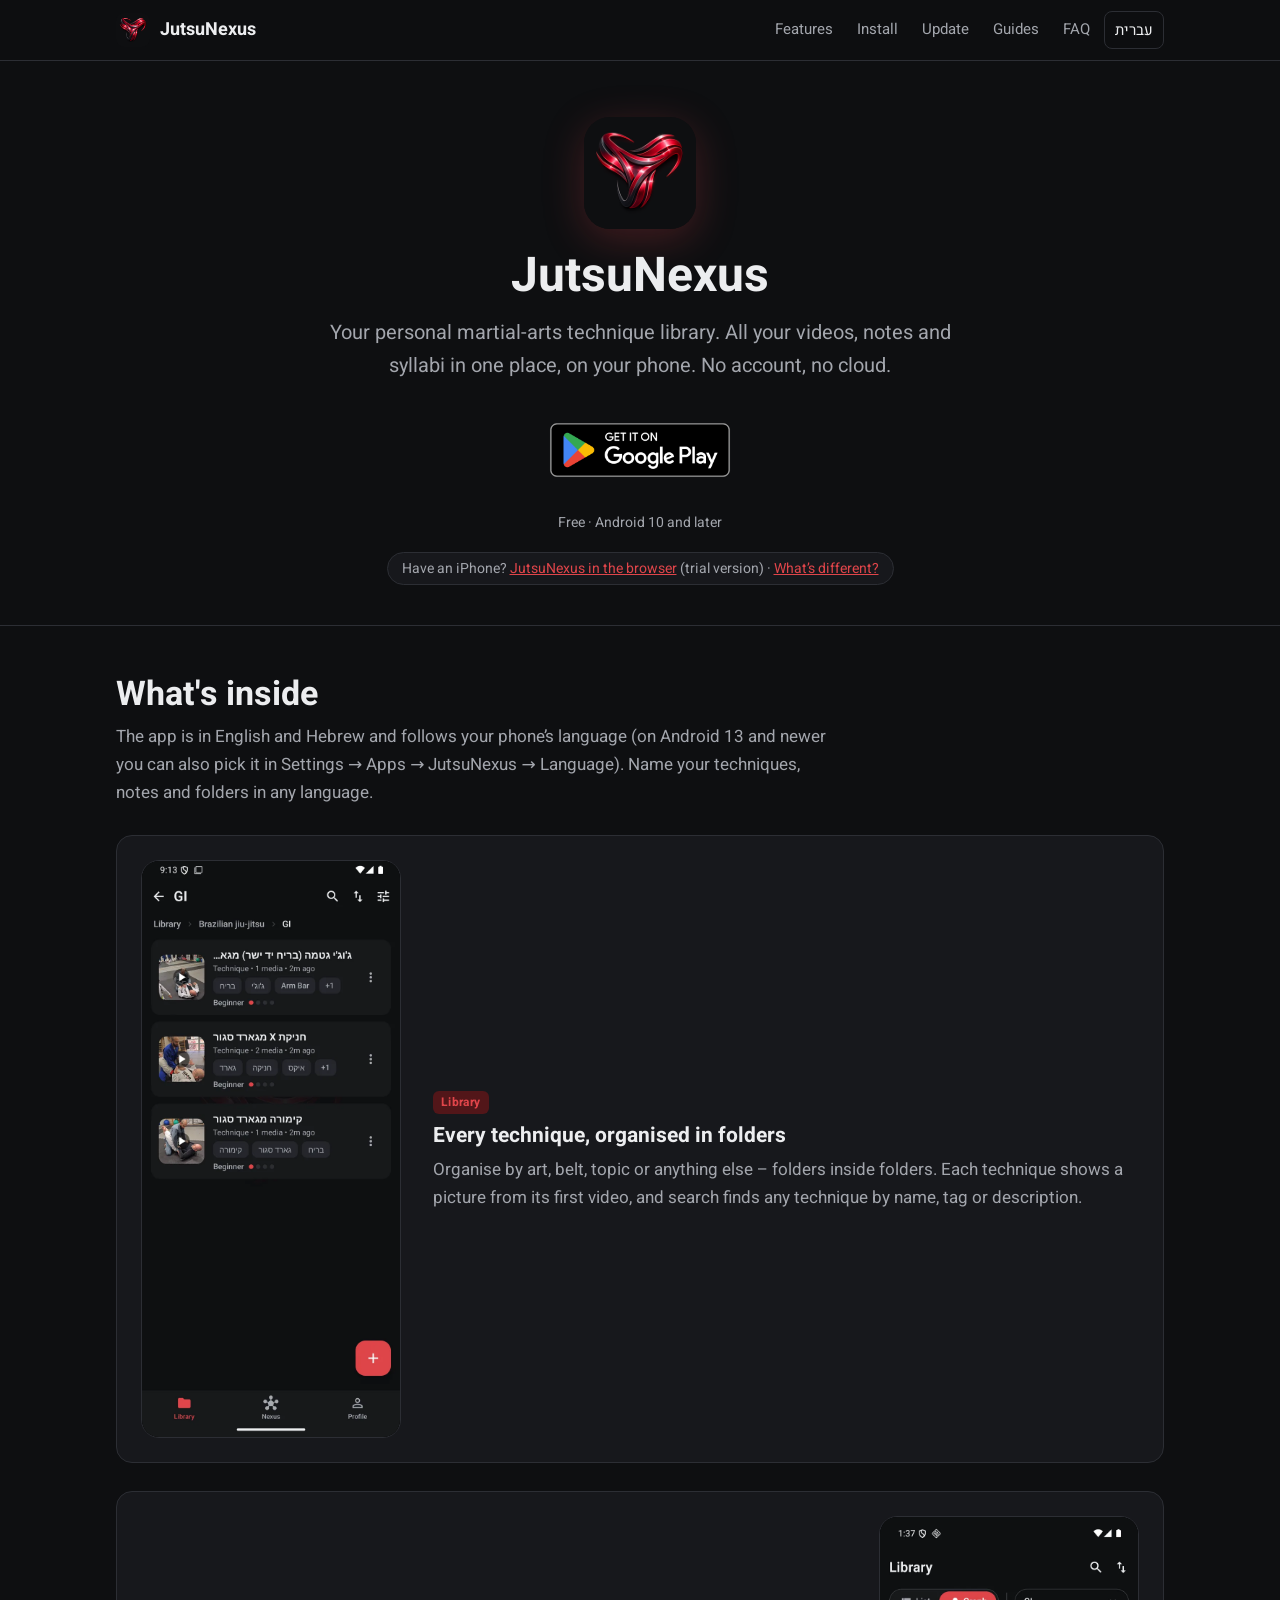
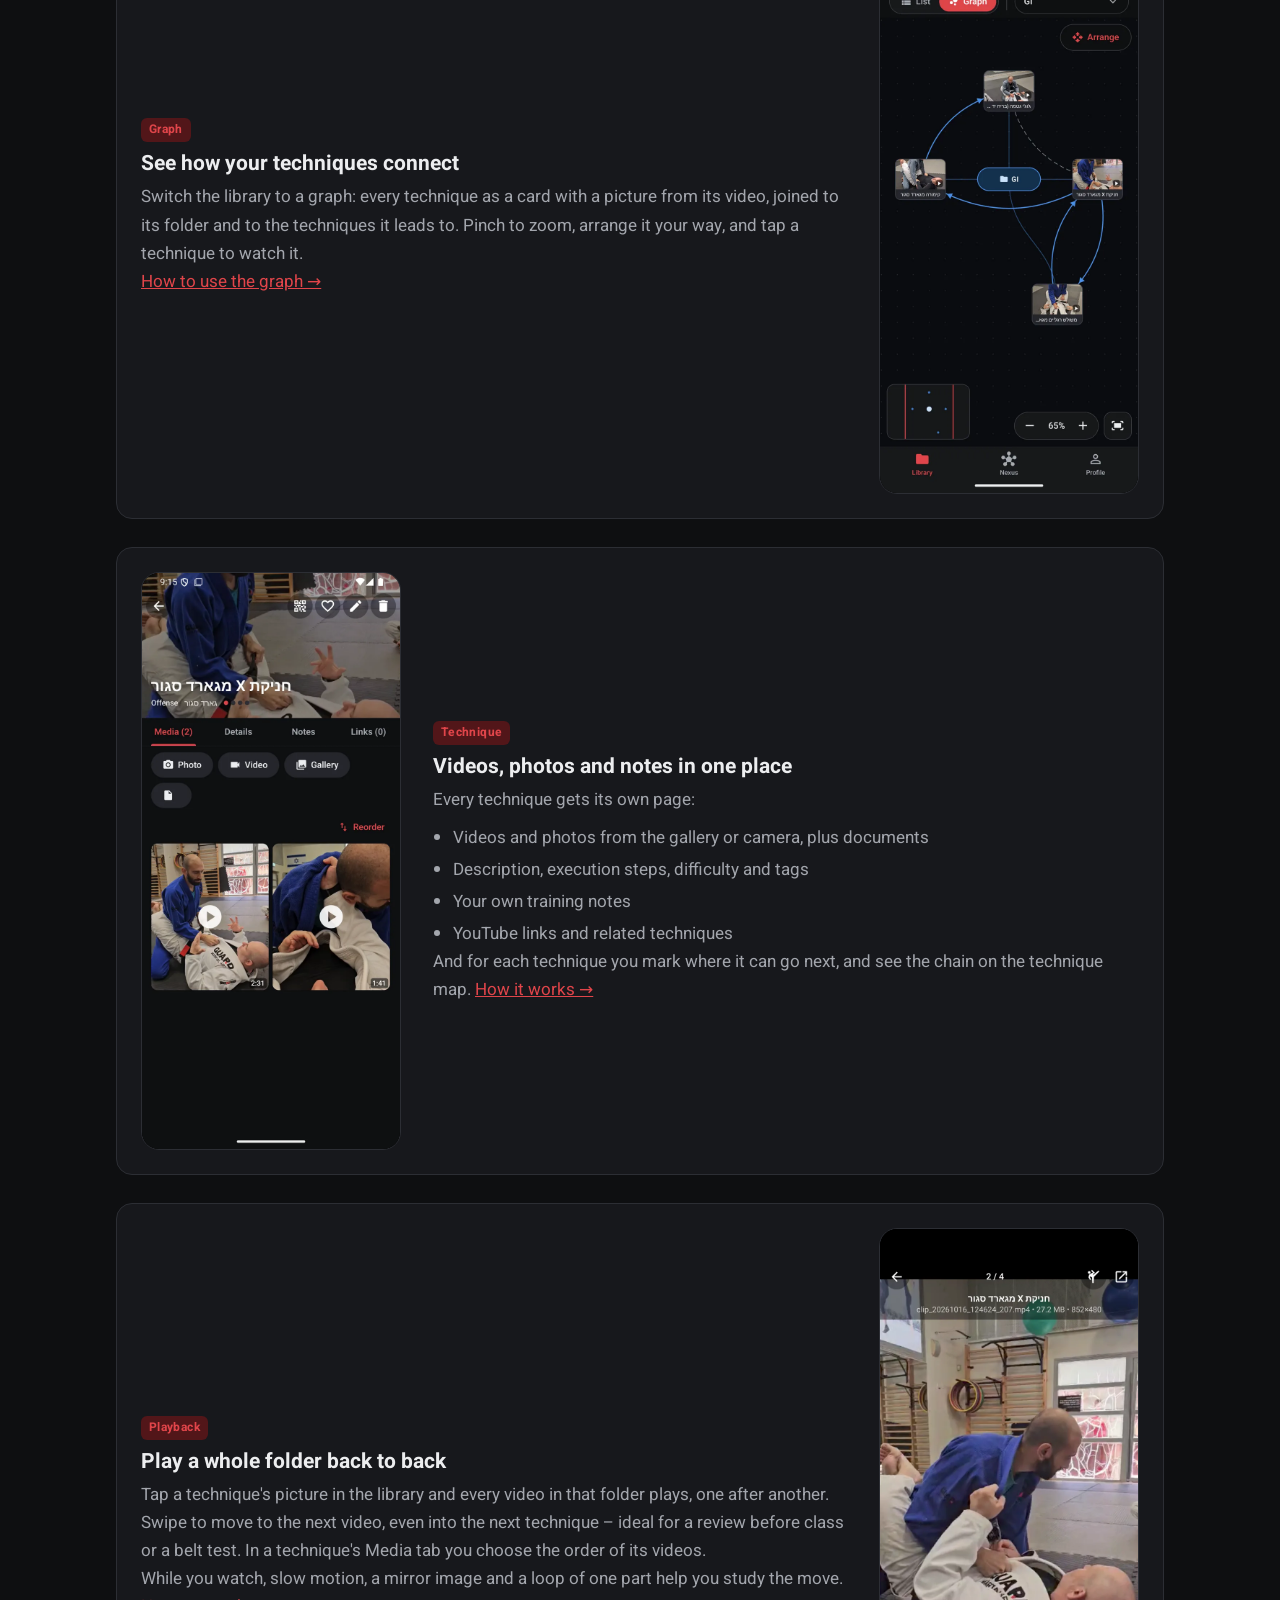
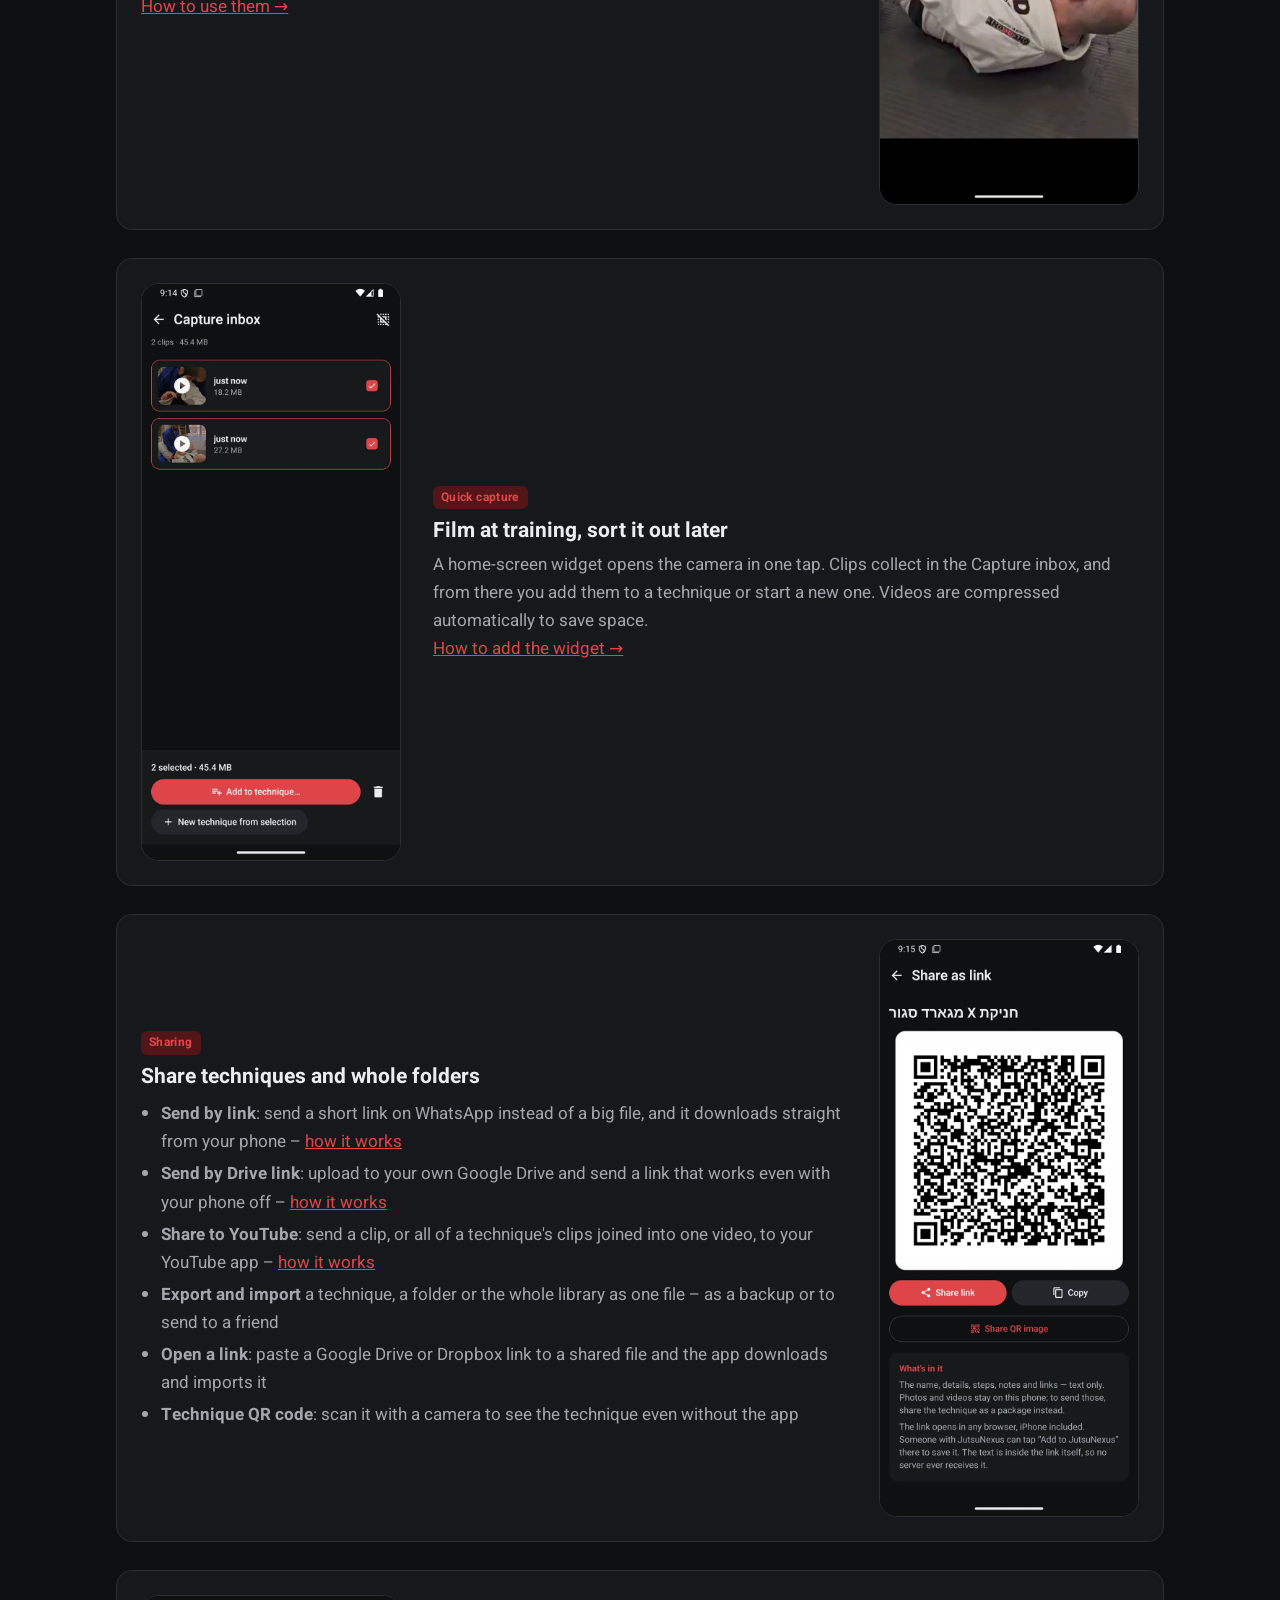
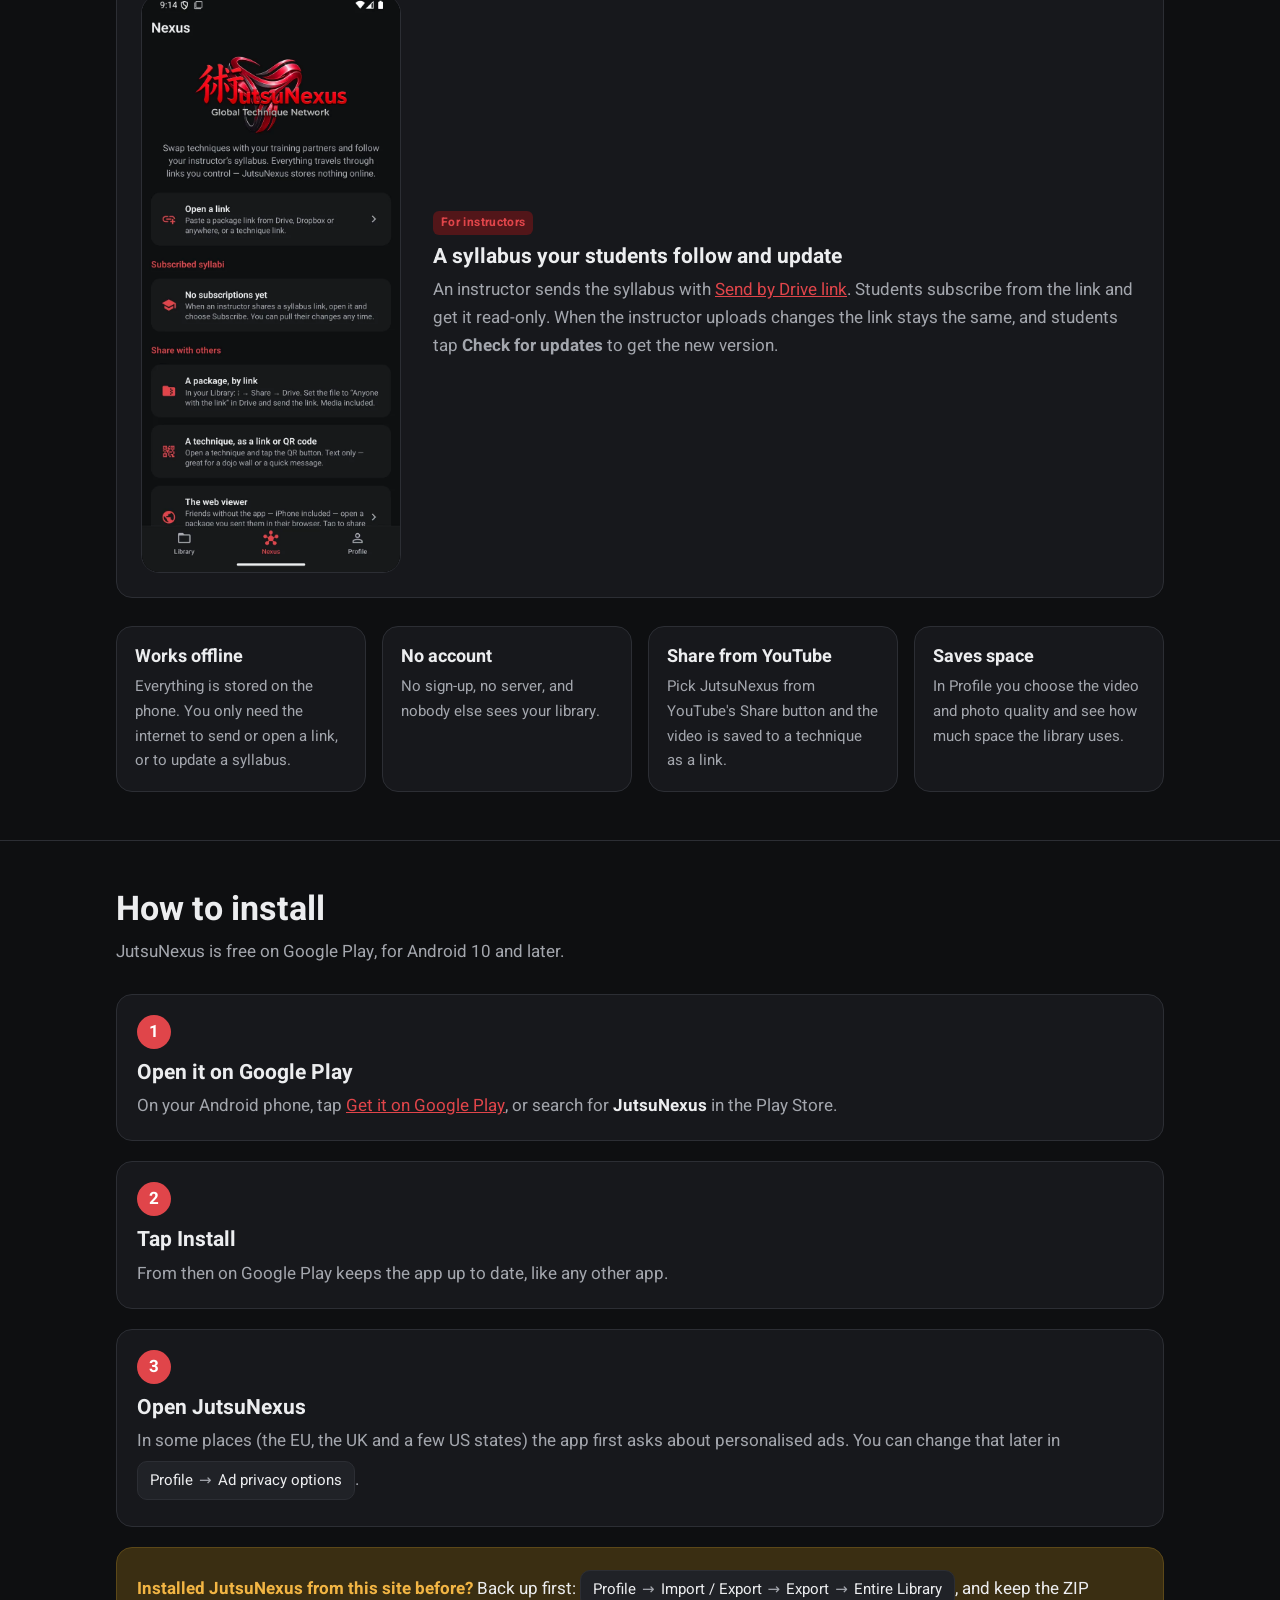
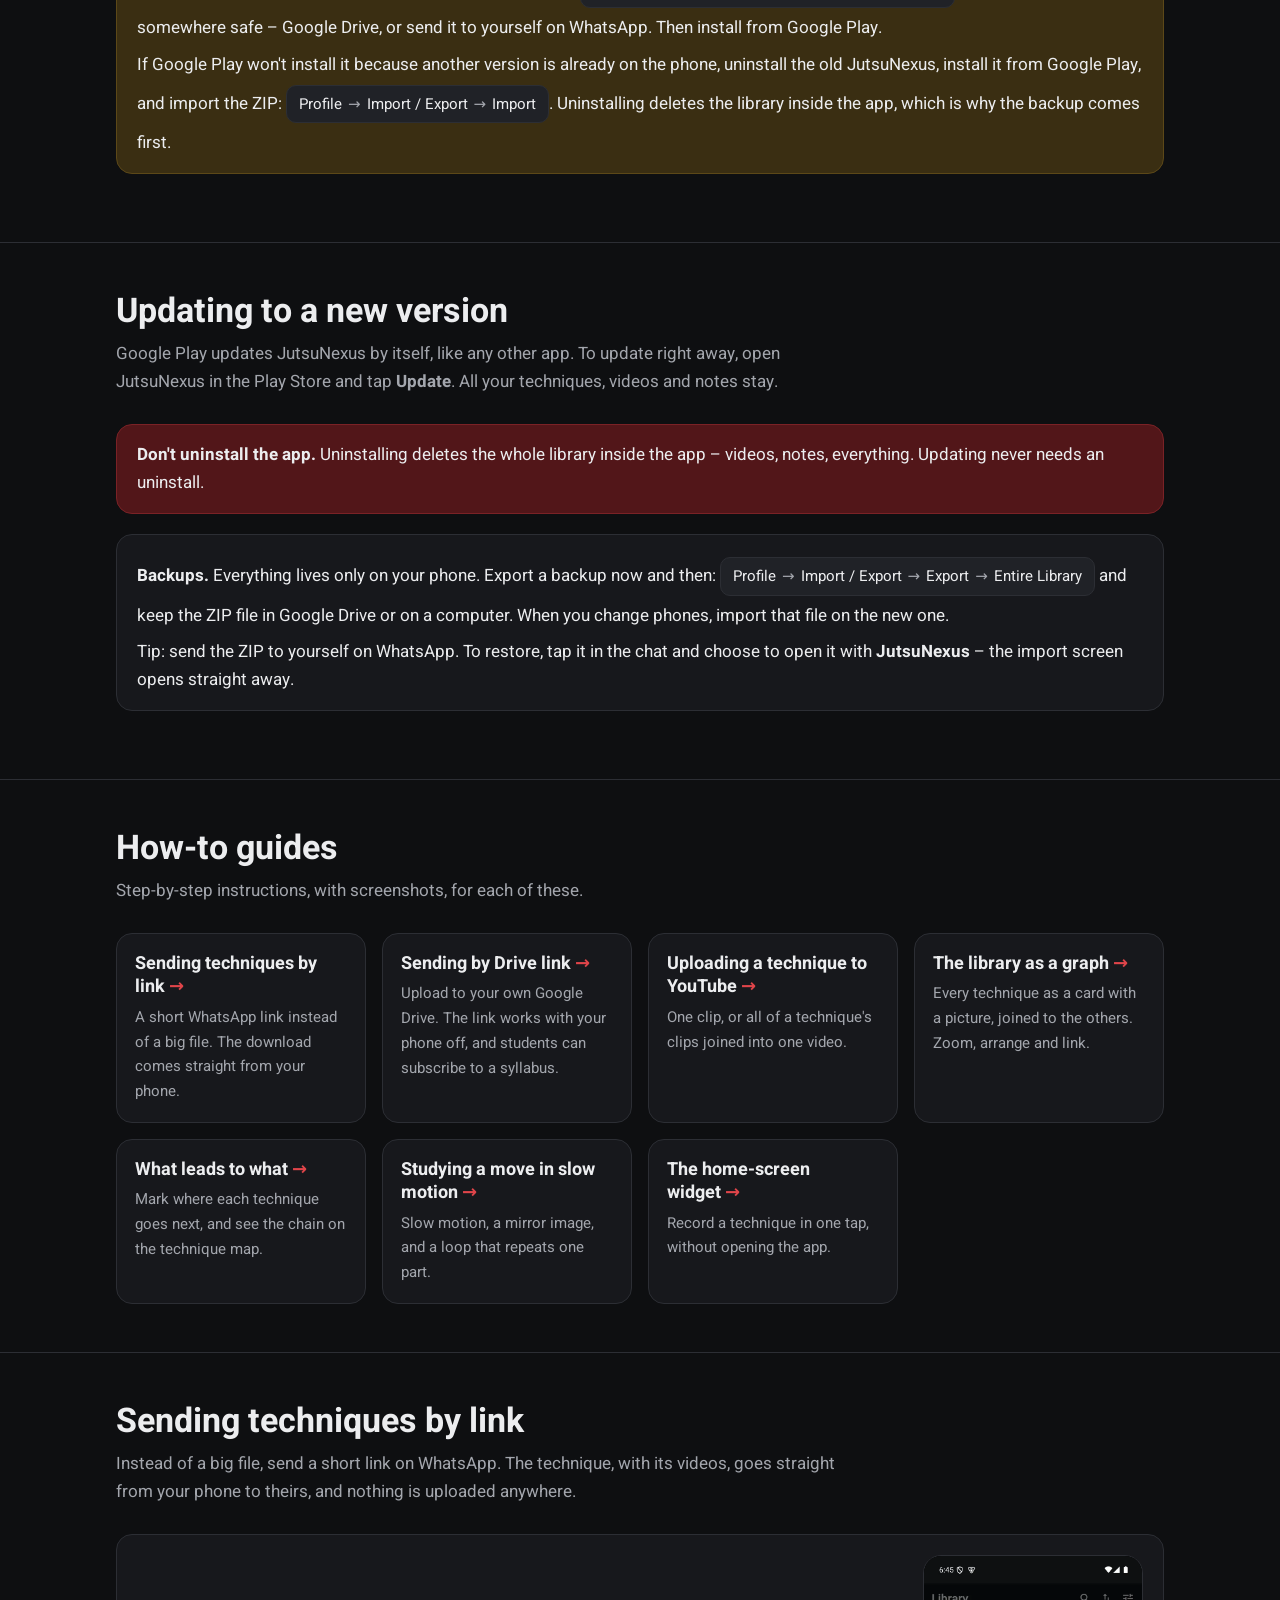
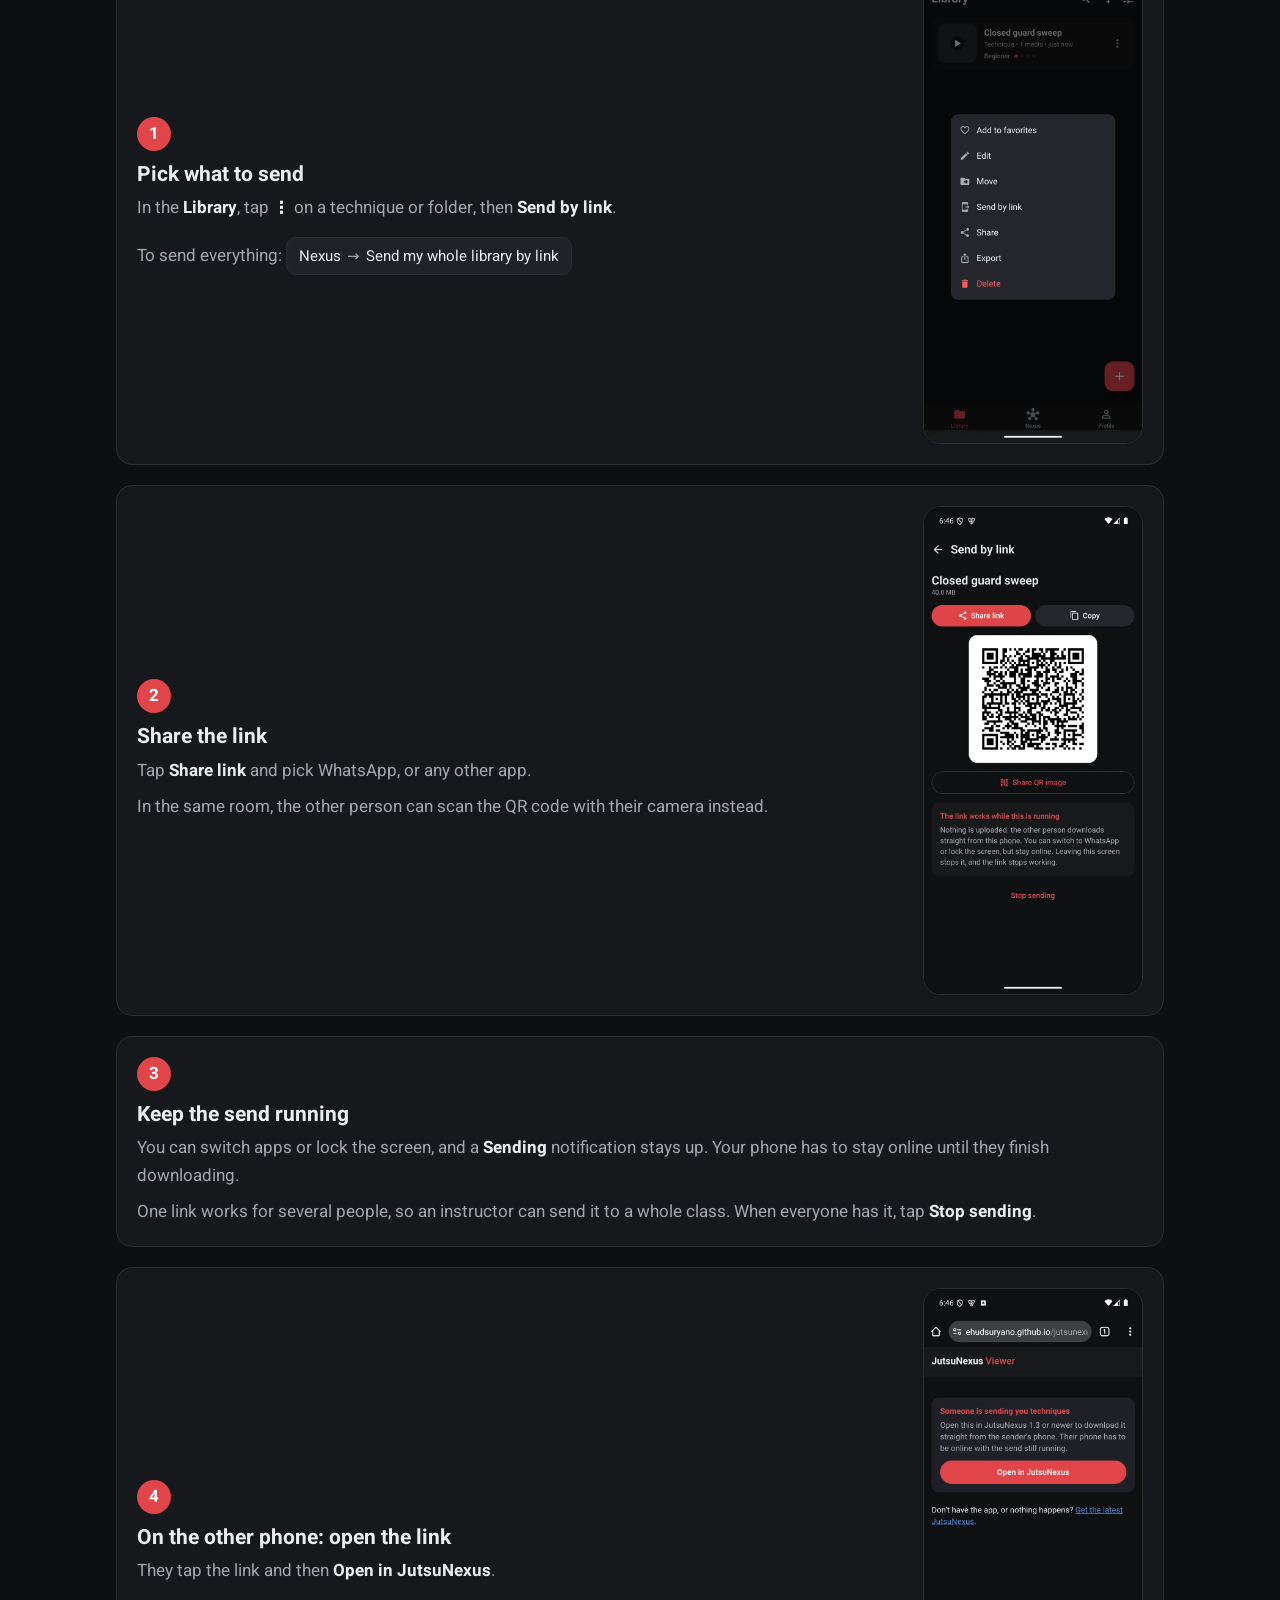
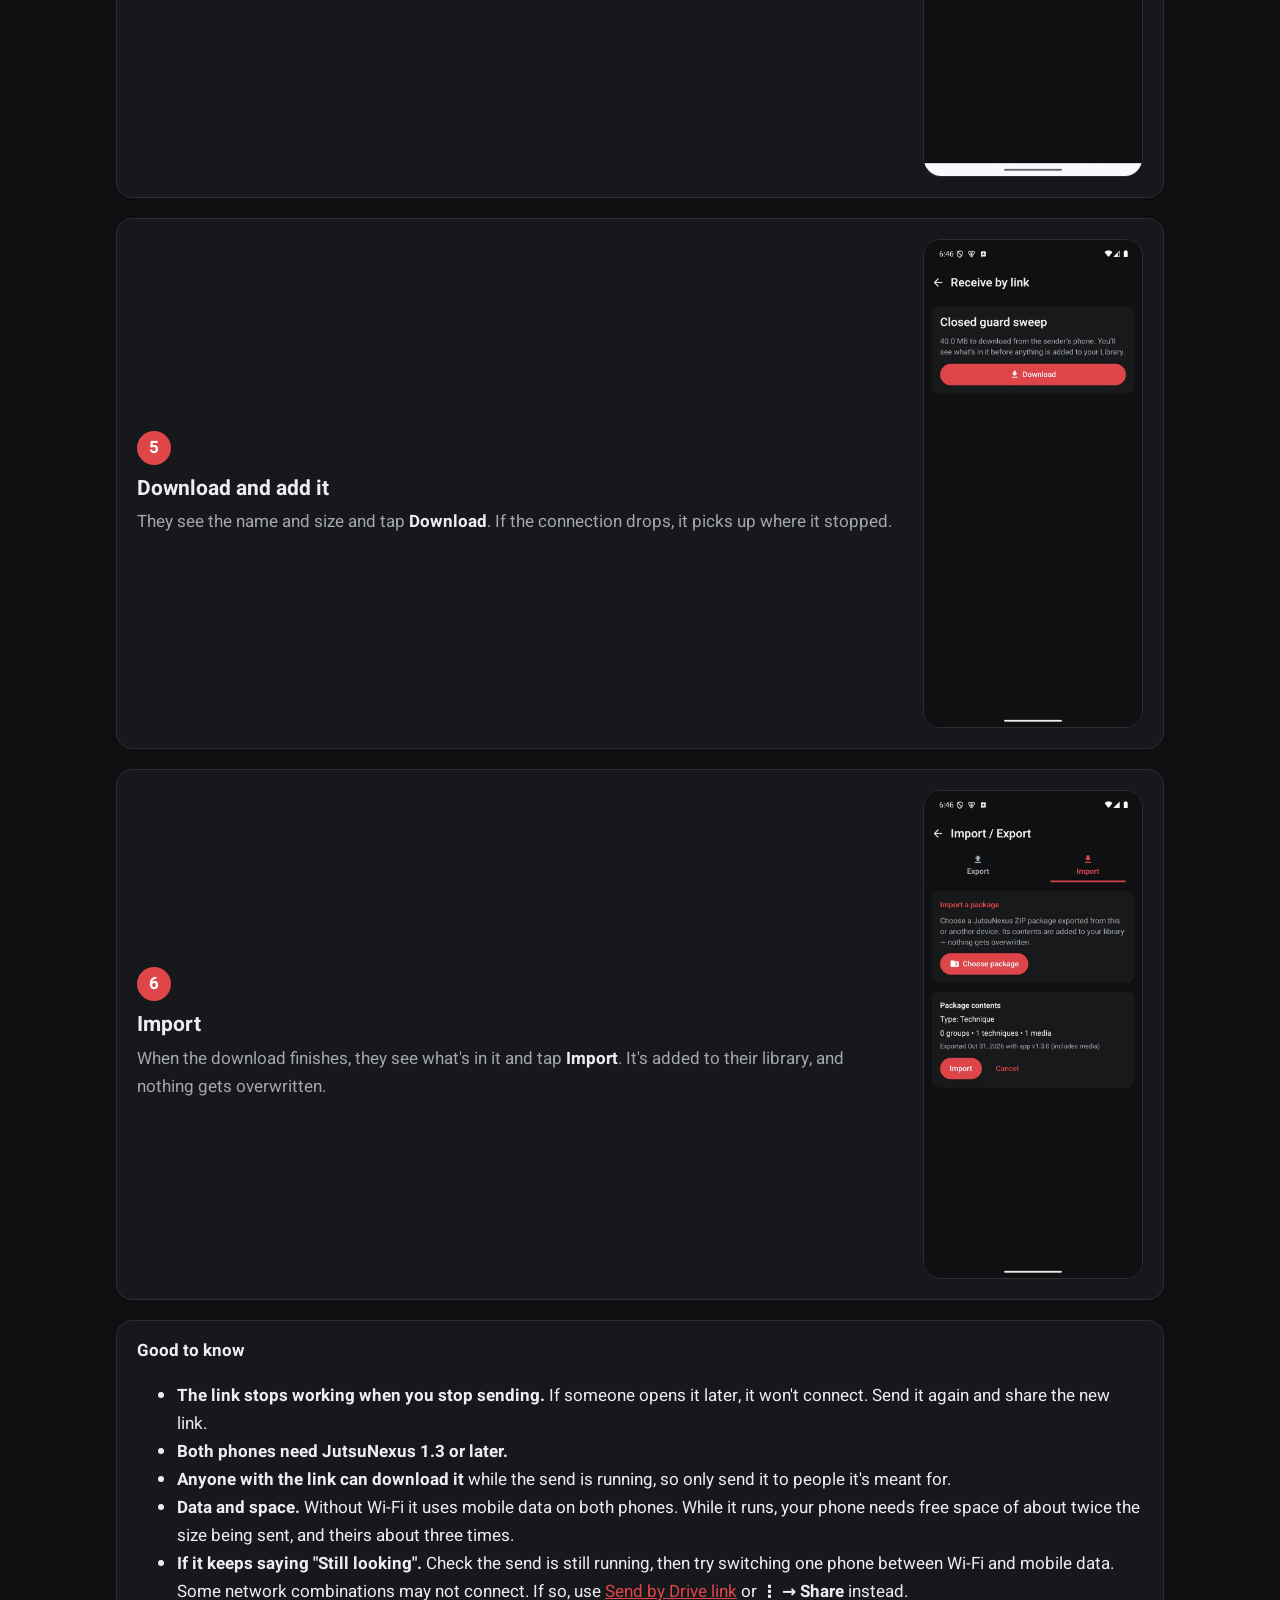
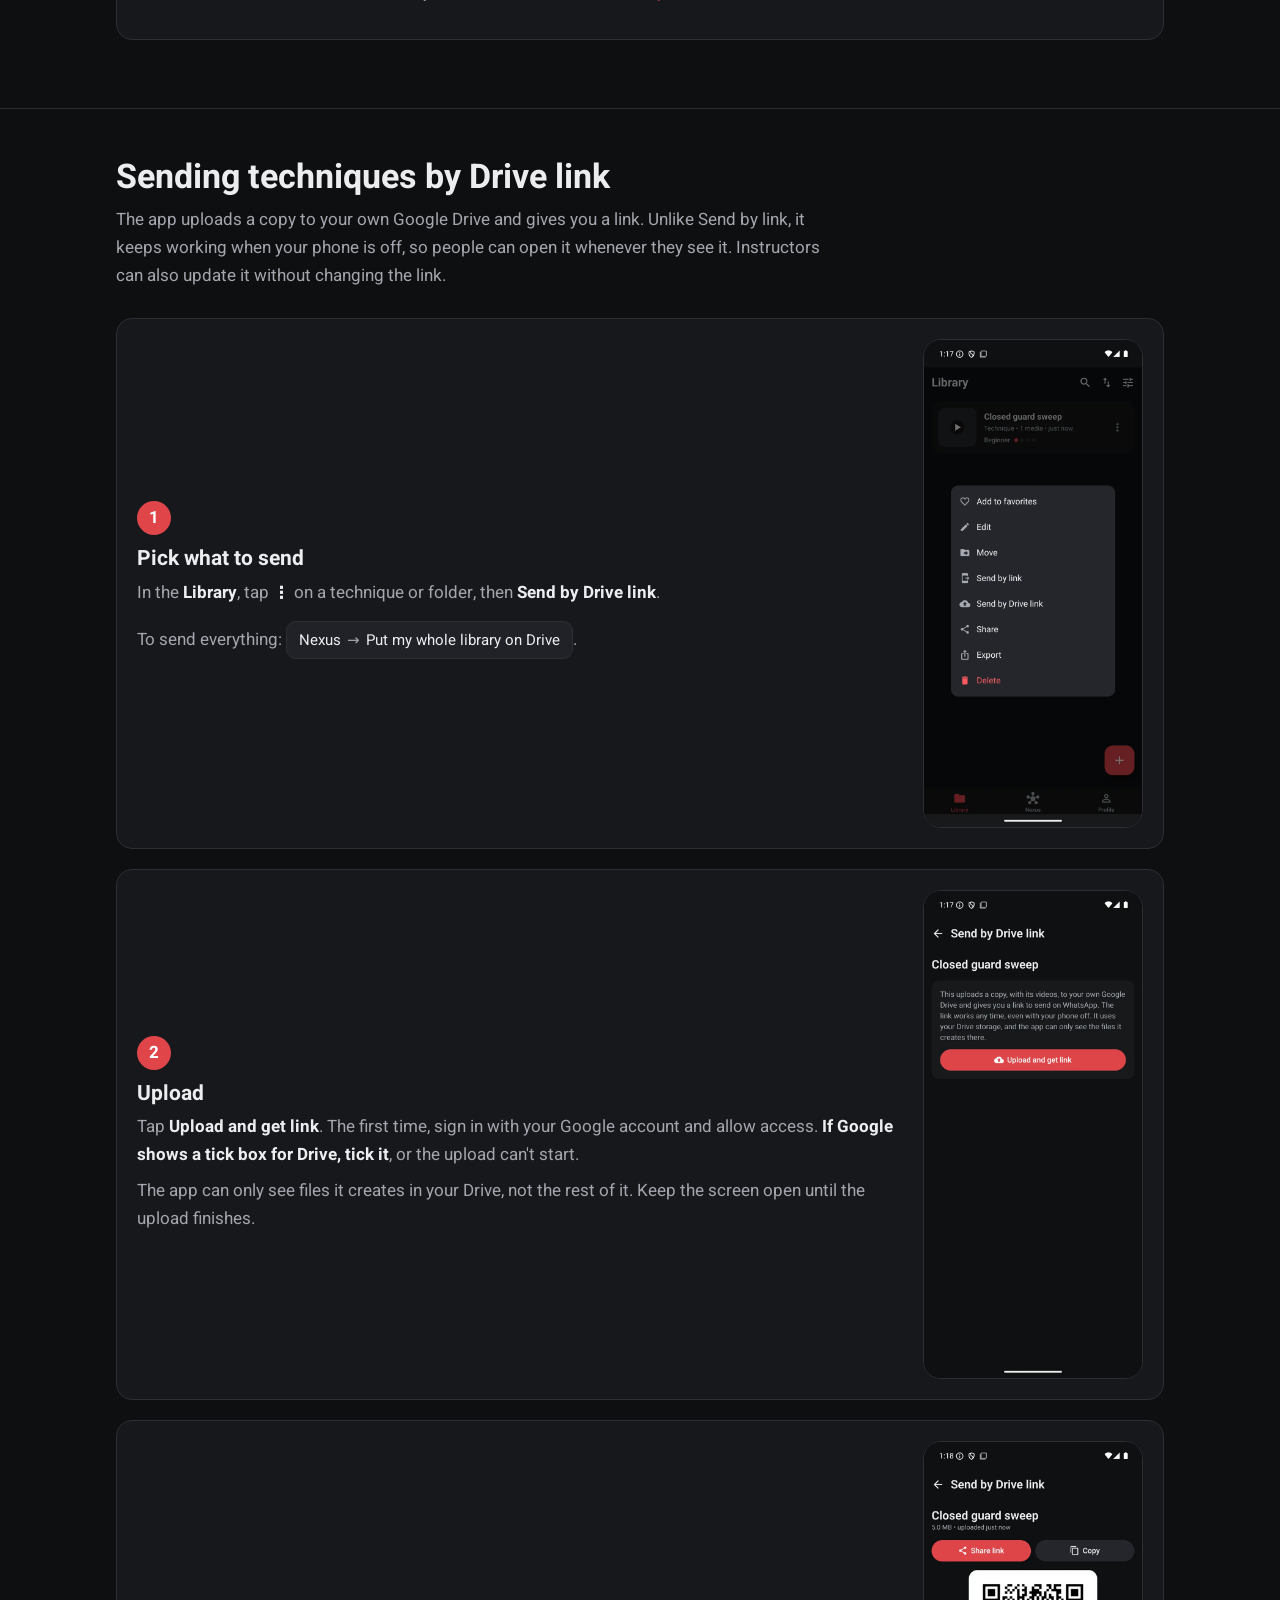
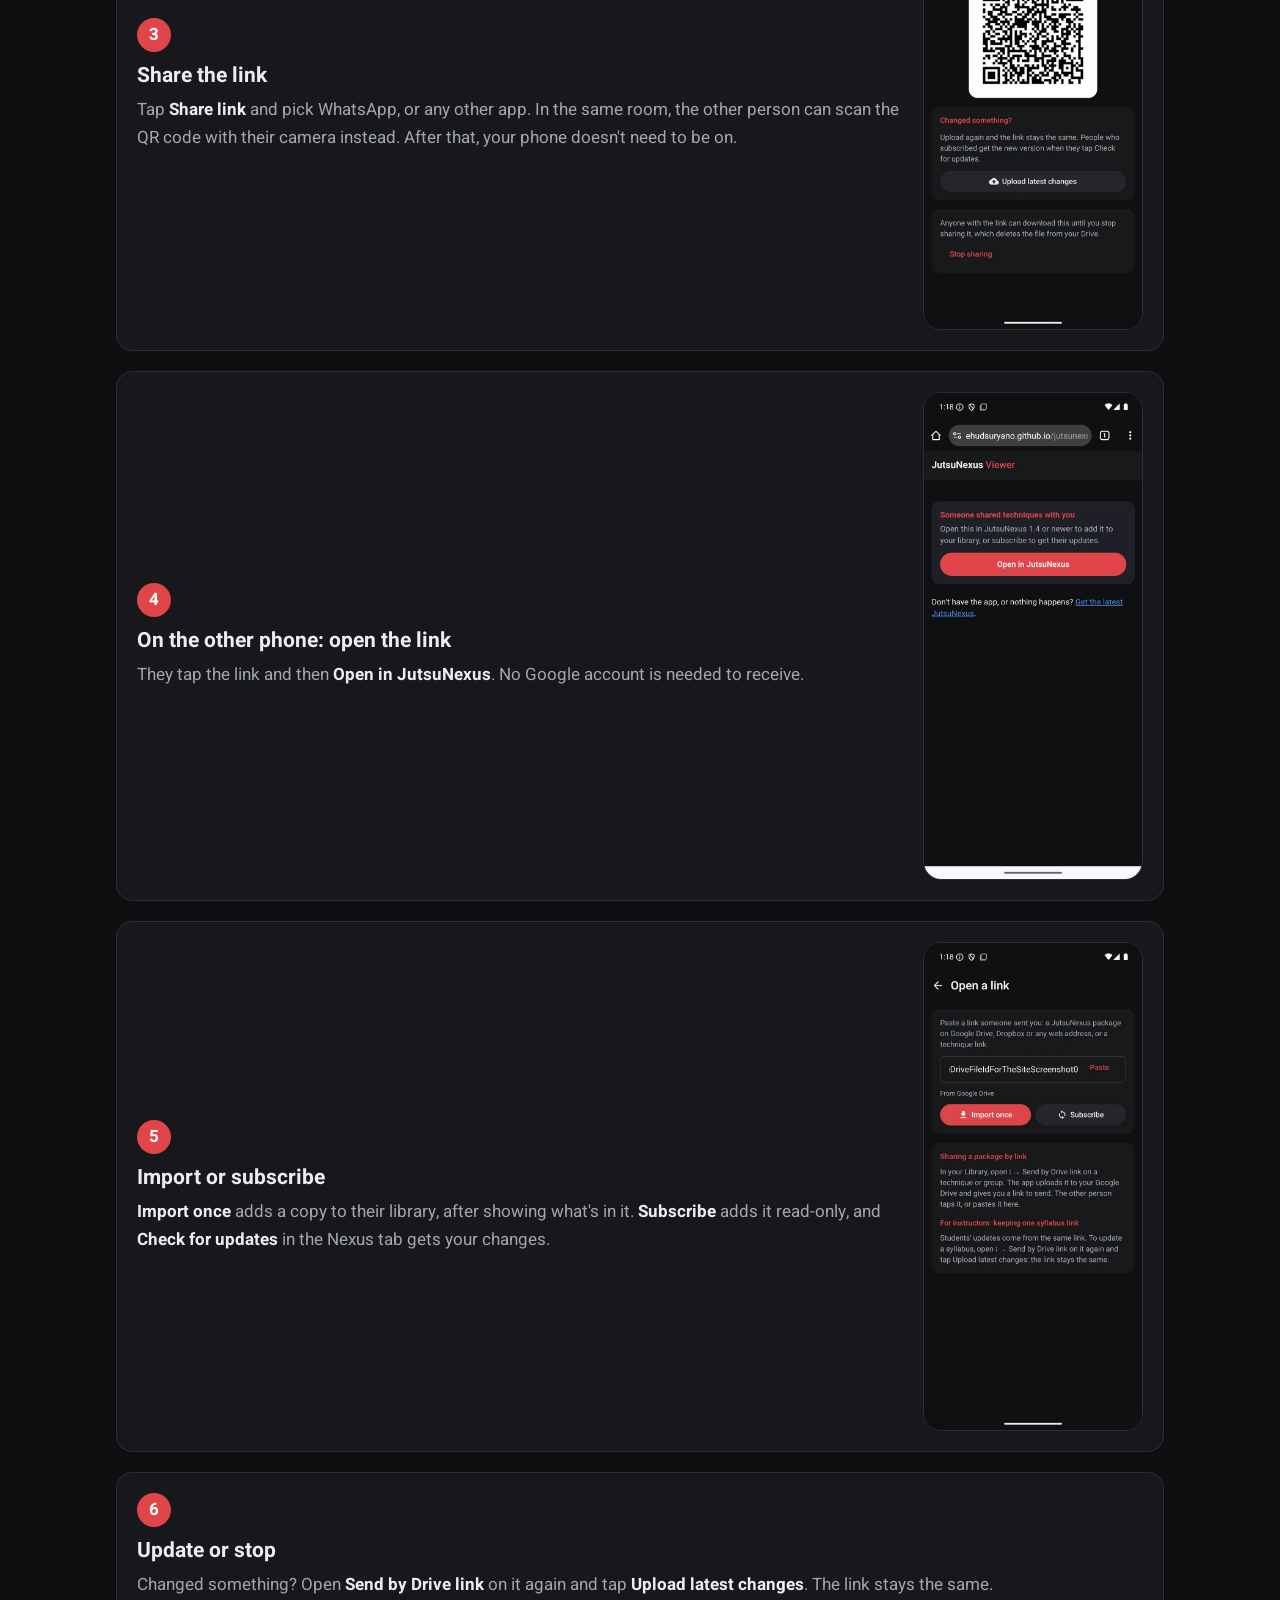
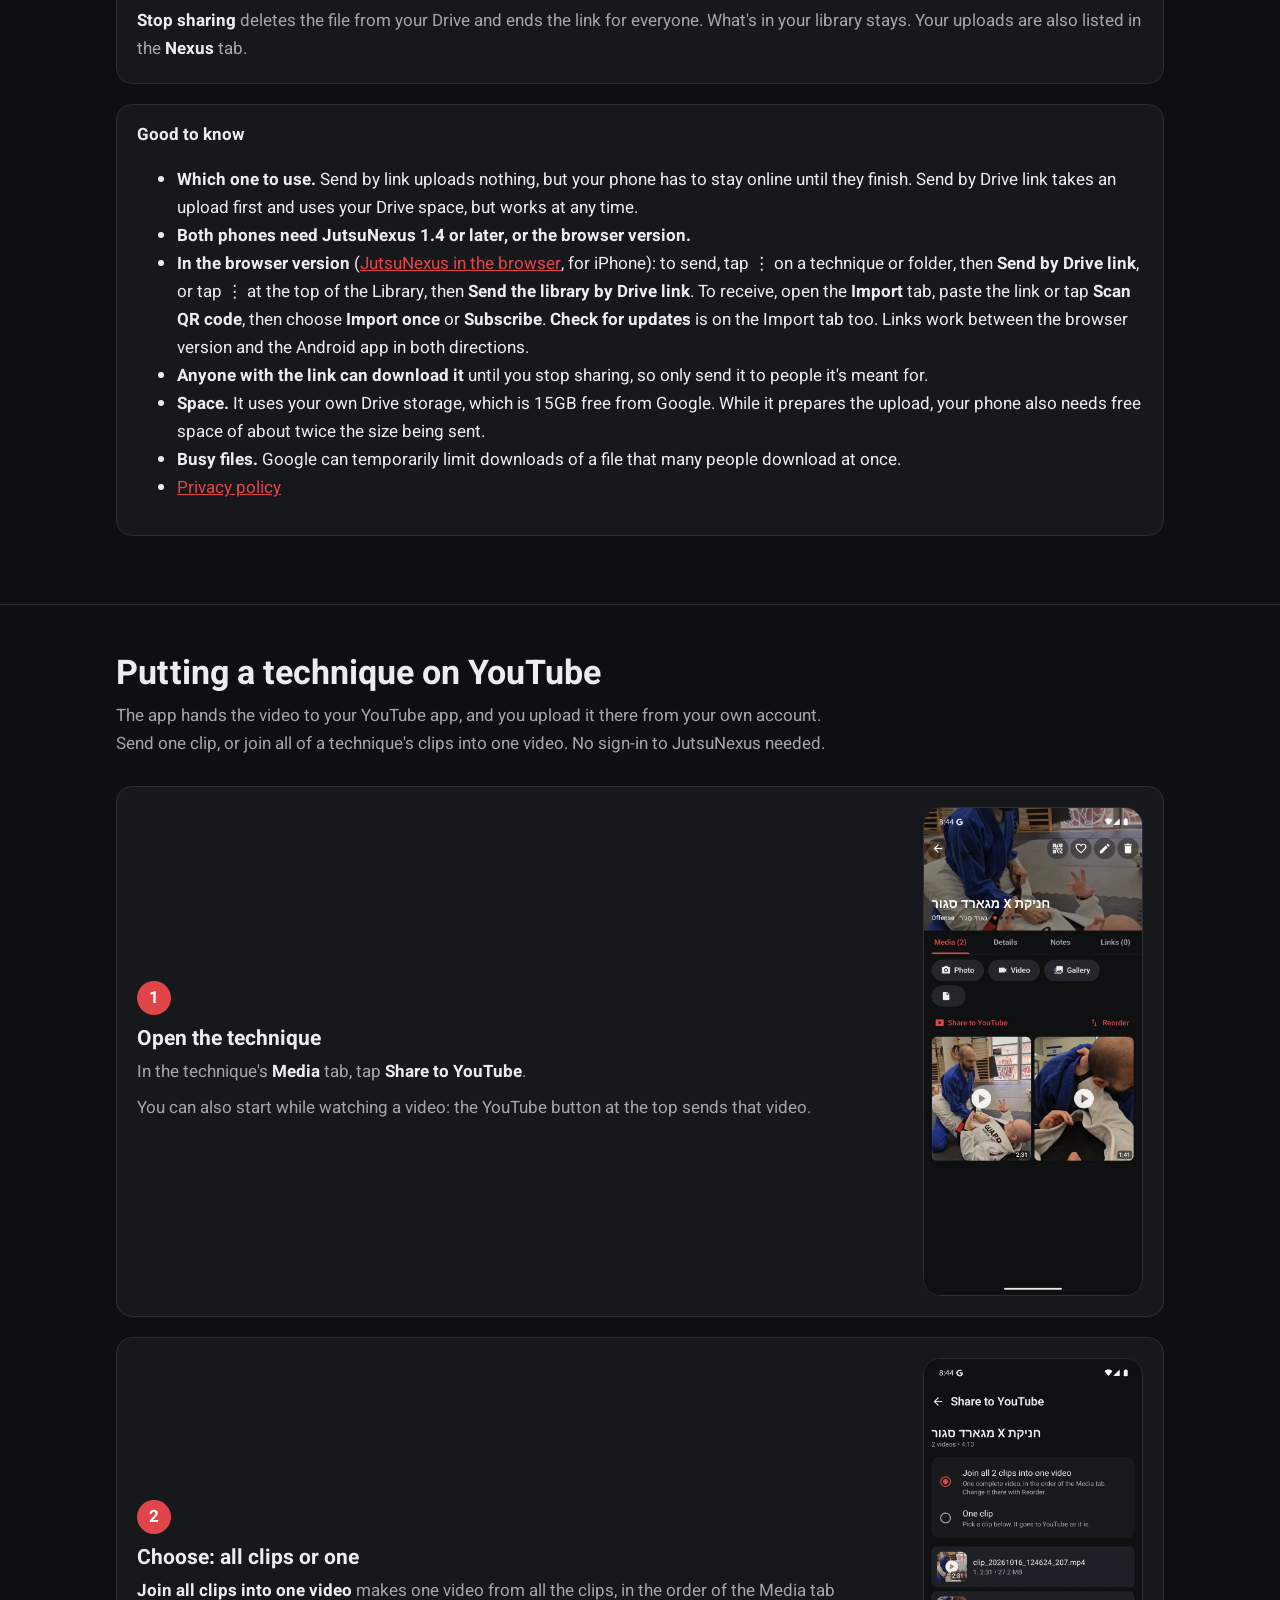
==== commit 1d86e53f: "Site: install and update from Google Play JutsuNexus moves to Google Play, so the sideloading guide " ====
--- a/en/index.html
+++ b/en/index.html
@@ -3,10 +3,10 @@
 <head>
 <meta charset="utf-8">
 <meta name="viewport" content="width=device-width, initial-scale=1">
-<title>JutsuNexus – Download and install</title>
-<meta name="description" content="JutsuNexus – your personal martial-arts technique library. Videos, notes and syllabi on your phone, with no account and no cloud. Download and install guide for Android.">
+<title>JutsuNexus – Martial-arts technique library</title>
+<meta name="description" content="JutsuNexus – your personal martial-arts technique library. Videos, notes and syllabi on your phone, with no account and no cloud. Free on Google Play.">
 <meta property="og:title" content="JutsuNexus – your technique library">
-<meta property="og:description" content="Martial-arts videos, notes and syllabi on your phone, no account needed. Download for Android.">
+<meta property="og:description" content="Martial-arts videos, notes and syllabi on your phone, no account needed. Free on Google Play.">
 <meta property="og:image" content="https://ehudsuryano.github.io/jutsunexus-app/img/icon-256.png">
 <meta property="og:locale" content="en_US">
 <link rel="icon" href="../img/favicon.png">
@@ -39,6 +39,8 @@
   <img class="icon" src="../img/icon-256.png" alt="JutsuNexus icon">
   <h1>JutsuNexus</h1>
   <p class="lead">Your personal martial-arts technique library. All your videos, notes and syllabi in one place, on your phone. No account, no cloud.</p>
+  <a class="play-badge" href="https://play.google.com/store/apps/details?id=com.jutsunexus.app&amp;hl=en"><img src="../img/play/get-it-on-google-play-en.png" alt="Get it on Google Play" width="646" height="250"></a>
+  <div class="meta"><span>Free</span><span>Android 10 and later</span></div>
   <div class="android-only">Have an iPhone? <a href="https://ehudsuryano.github.io/jutsunexus-webapp/">JutsuNexus in the browser</a> (trial version) · <a href="#iphone">What’s different?</a></div>
 </div>
 
@@ -143,170 +145,30 @@
 <section id="install">
   <div class="wrap">
     <h2>How to install</h2>
-    <p class="section-lead">JutsuNexus isn't on the Google Play Store, so Android asks you once to allow the install. It takes about a minute. Pick where you're installing from:</p>
-
-    <div class="tabs" role="tablist">
-      <button role="tab" aria-selected="true" aria-controls="tab-browser" id="t-browser">From this site (browser)</button>
-      <button role="tab" aria-selected="false" aria-controls="tab-whatsapp" id="t-whatsapp">A file sent on WhatsApp</button>
-      <button role="tab" aria-selected="false" aria-controls="tab-samsung" id="t-samsung">Samsung phones</button>
-    </div>
-
-    <!-- browser -->
-    <div class="tabpanel" id="tab-browser" role="tabpanel" aria-labelledby="t-browser">
-      <ol class="steps">
-        <li class="step">
-          <div class="txt">
-            <h3>Download the file</h3>
-            <p>Open this site <b>on your phone</b> (in Chrome) and tap <b>Download for Android</b>.</p>
-          </div>
-          <div><div class="shot"><img src="../img/install/en/01-site.webp" alt="This site on a phone with the download button" loading="lazy"></div></div>
-        </li>
-        <li class="step">
-          <div class="txt">
-            <h3>Confirm the download</h3>
-            <p>Chrome says <b>"File might be harmful"</b>. It says this about every app file that doesn't come from the store. Tap <b>Download anyway</b>.</p>
-          </div>
-          <div><div class="shot"><img src="../img/install/en/02-download-warning.webp" alt="Chrome's download warning" loading="lazy"></div></div>
-        </li>
-        <li class="step">
-          <div class="txt">
-            <h3>Open the file</h3>
-            <p>When the download finishes, tap <b>Open</b>. Missed it? The file is in Chrome under <b>⋮ → Downloads</b>, or in the Files app under <b>Downloads</b>.</p>
-          </div>
-          <div><div class="shot"><img src="../img/install/en/03-open.webp" alt="Download complete – Open" loading="lazy"></div></div>
-        </li>
-        <li class="step">
-          <div class="txt">
-            <h3>Let Chrome install apps</h3>
-            <p>The first time, Android blocks the install: <b>"For your security, your phone currently isn't allowed to install unknown apps from this source."</b> Tap <b>Settings</b>.</p>
-          </div>
-          <div><div class="shot"><img src="../img/install/en/04-blocked.webp" alt="The blocked message with a Settings button" loading="lazy"></div></div>
-        </li>
-        <li class="step">
-          <div class="txt">
-            <h3>Turn on "Allow from this source"</h3>
-            <p>Switch on <b>Allow from this source</b>. On newer phones the install prompt pops up straight away; if it doesn't, tap Back.</p>
-            <p>This only applies to Chrome, and you can switch it off again after installing.</p>
-          </div>
-          <div><div class="shot"><img src="../img/install/en/05-allow.webp" alt="The Allow from this source switch" loading="lazy"></div></div>
-        </li>
-        <li class="step">
-          <div class="txt">
-            <h3>Install</h3>
-            <p><b>"Do you want to install this app?"</b> – tap <b>Install</b>.</p>
-          </div>
-          <div><div class="shot"><img src="../img/install/en/06-install.webp" alt="The install prompt" loading="lazy"></div></div>
-        </li>
-        <li class="step">
-          <div class="txt">
-            <h3>If Google Play Protect asks</h3>
-            <p>On a phone with a Google account you'll usually get a Play Protect window: <b>"App scan recommended"</b>. That happens to every app installed from outside the store.</p>
-            <p>Tap <b>More details</b>, then <b>Install without scanning</b> in the part that opens. The install carries on straight away.</p>
-            <p><b>Don't</b> tap the lower blue button, <b>Don't install app</b> – it cancels the install.</p>
-          </div>
-          <div><div class="shot"><img src="../img/install/s23/play-protect.webp" alt="Play Protect window with the scan options" loading="lazy"></div><div class="shot-note">Samsung Galaxy</div></div>
-        </li>
-        <li class="step">
-          <div class="txt">
-            <h3>Done – open it</h3>
-            <p><b>"App installed."</b> – tap <b>Open</b>. JutsuNexus is now in your app drawer too.</p>
-          </div>
-          <div><div class="shot"><img src="../img/install/en/08-done.webp" alt="App installed" loading="lazy"></div></div>
-        </li>
-      </ol>
-    </div>
-
-    <!-- whatsapp -->
-    <div class="tabpanel" id="tab-whatsapp" role="tabpanel" aria-labelledby="t-whatsapp" hidden>
-      <div class="callout">
-        <p><strong>Better: send the link.</strong> If you're passing the app to a friend, send them the link to this site on WhatsApp rather than the file. The link always downloads the latest version, and your friend gets the instructions too. After tapping the link, follow the <a href="#install" data-tab="t-browser">From this site</a> tab.</p>
-      </div>
-      <p class="shot-note" style="text-align:start">Screenshots in this tab are from a Samsung Galaxy. Other phones word a few buttons differently.</p>
-      <ol class="steps">
-        <li class="step">
-          <div class="txt">
-            <h3>Tap the file in the chat</h3>
-            <p>It arrives as a document whose name starts with <b>JutsuNexus</b> and ends in <b>.apk</b>. If there's a download arrow next to it, tap that first and wait for the download to finish. Then tap the file itself.</p>
-          </div>
-          <div><div class="shot"><img src="../img/install/s23/wa-01-chat.webp" alt="The app file in a WhatsApp chat" loading="lazy"></div></div>
-        </li>
-        <li class="step">
-          <div class="txt">
-            <h3>Get past WhatsApp's warning</h3>
-            <p>WhatsApp shows <b>"This file may be harmful"</b>. The big green button is <b>Cancel</b> – not that one. Tap <b>Open file</b> underneath it.</p>
-          </div>
-          <div><div class="shot"><img src="../img/install/s23/wa-02-harmful.webp" alt="WhatsApp's warning with the Open file button" loading="lazy"></div></div>
-        </li>
-        <li class="step">
-          <div class="txt">
-            <h3>Let WhatsApp install apps</h3>
-            <p>The first time, the phone blocks the install: <b>"Permission required"</b> for WhatsApp. Tap <b>Settings</b>.</p>
-          </div>
-          <div><div class="shot"><img src="../img/install/s23/wa-03-permission.webp" alt="The blocked message with a Settings button" loading="lazy"></div></div>
-        </li>
-        <li class="step">
-          <div class="txt">
-            <h3>Switch the permission on</h3>
-            <p>On WhatsApp's <b>Install unknown apps</b> screen, turn the switch on (Samsung calls it <b>Allow permission</b>, other phones <b>Allow from this source</b>). The install window pops up straight away.</p>
-          </div>
-          <div><div class="shot"><img src="../img/install/s23/wa-04-allow.webp" alt="WhatsApp's permission switch" loading="lazy"></div></div>
-        </li>
-        <li class="step">
-          <div class="txt">
-            <h3>Install</h3>
-            <p><b>"Install this app?"</b> – tap <b>Install</b>. If Play Protect asks, tap <b>More details → Install without scanning</b>, as in step 7 of the <a href="#install" data-tab="t-browser">From this site</a> tab.</p>
-          </div>
-          <div><div class="shot"><img src="../img/install/s23/wa-05-install.webp" alt="The install window" loading="lazy"></div></div>
-        </li>
-        <li class="step">
-          <div class="txt">
-            <h3>Done – open it</h3>
-            <p><b>"App installed"</b> – tap <b>Open</b>.</p>
-            <p>If WhatsApp says it can't open the file: open the <b>Files</b> app (on Samsung: <b>My Files</b>), find the JutsuNexus file and tap it. The permission is then asked for the Files app instead of WhatsApp.</p>
-          </div>
-          <div><div class="shot"><img src="../img/install/s23/wa-06-done.webp" alt="App installed" loading="lazy"></div></div>
-        </li>
-      </ol>
-      <div class="callout">
-        <p><strong>After installing</strong>, it's worth switching WhatsApp's permission off again, so files from other chats can't install apps. Where: <span class="path">Settings <i>→</i> Apps <i>→</i> Special app access <i>→</i> Install unknown apps <i>→</i> WhatsApp</span></p>
-      </div>
-    </div>
-
-    <!-- samsung -->
-    <div class="tabpanel" id="tab-samsung" role="tabpanel" aria-labelledby="t-samsung" hidden>
-      <div class="callout warn">
-        <p><strong>On newer Samsung phones the install is blocked completely</strong> by a feature called <b>Auto Blocker</b>. It's on by default on phones that shipped with One UI 6.1.1 or later (the S24 series and newer, for example). If you tried to install and nothing happened, or you were told the install was blocked, this is why.</p>
-      </div>
-      <ol class="steps">
-        <li class="step">
-          <div class="txt">
-            <h3>Find Auto Blocker</h3>
-            <p><span class="path">Settings <i>→</i> Security and privacy</span>, then scroll down to <b>Auto Blocker</b>. You can switch it off right from the switch next to it.</p>
-          </div>
-          <div><div class="shot"><img src="../img/install/s23/samsung-01-security.webp" alt="Security and privacy with Auto Blocker" loading="lazy"></div></div>
-        </li>
-        <li class="step">
-          <div class="txt">
-            <h3>Turn it off</h3>
-            <p>On the Auto Blocker screen the top switch should read <b>Off</b>. The phone asks for your fingerprint or PIN. Newer One UI versions let you turn it off for a limited time, so it switches itself back on after the install.</p>
-          </div>
-          <div><div class="shot"><img src="../img/install/s23/samsung-02-autoblocker.webp" alt="Auto Blocker switched off" loading="lazy"></div></div>
-        </li>
-        <li class="step no-shot">
-          <div class="txt">
-            <h3>Carry on as usual</h3>
-            <p>From here the install is the same as the <a href="#install" data-tab="t-browser">From this site</a> or <a href="#install" data-tab="t-whatsapp">WhatsApp</a> tab. On Samsung the built-in browser is <b>Samsung Internet</b>, and downloaded files are in <b>My Files</b> under <b>Downloads</b>.</p>
-            <p>Samsung's permission list: <span class="path">Settings <i>→</i> Apps <i>→</i> ⋮ (top) <i>→</i> Special access <i>→</i> Install unknown apps</span></p>
-          </div>
-        </li>
-        <li class="step no-shot">
-          <div class="txt">
-            <h3>Turn Auto Blocker back on (recommended)</h3>
-            <p>After installing you can switch Auto Blocker on again and the app keeps working. To install an update later, switch it off again for a moment.</p>
-          </div>
-        </li>
-      </ol>
-      <p class="shot-note" style="text-align:start">Samsung's menu names vary a little between One UI versions.</p>
+    <p class="section-lead">JutsuNexus is free on Google Play, for Android 10 and later.</p>
+    <ol class="steps">
+      <li class="step no-shot">
+        <div class="txt">
+          <h3>Open it on Google Play</h3>
+          <p>On your Android phone, tap <a href="https://play.google.com/store/apps/details?id=com.jutsunexus.app&amp;hl=en">Get it on Google Play</a>, or search for <b>JutsuNexus</b> in the Play Store.</p>
+        </div>
+      </li>
+      <li class="step no-shot">
+        <div class="txt">
+          <h3>Tap Install</h3>
+          <p>From then on Google Play keeps the app up to date, like any other app.</p>
+        </div>
+      </li>
+      <li class="step no-shot">
+        <div class="txt">
+          <h3>Open JutsuNexus</h3>
+          <p>In some places (the EU, the UK and a few US states) the app first asks about personalised ads. You can change that later in <span class="path">Profile <i>→</i> Ad privacy options</span>.</p>
+        </div>
+      </li>
+    </ol>
+    <div class="callout warn" id="from-site">
+      <p><strong>Installed JutsuNexus from this site before?</strong> Back up first: <span class="path">Profile <i>→</i> Import / Export <i>→</i> Export <i>→</i> Entire Library</span>, and keep the ZIP somewhere safe – Google Drive, or send it to yourself on WhatsApp. Then install from Google Play.</p>
+      <p>If Google Play won't install it because another version is already on the phone, uninstall the old JutsuNexus, install it from Google Play, and import the ZIP: <span class="path">Profile <i>→</i> Import / Export <i>→</i> Import</span>. Uninstalling deletes the library inside the app, which is why the backup comes first.</p>
     </div>
   </div>
 </section>
@@ -315,10 +177,9 @@
 <section id="update">
   <div class="wrap">
     <h2>Updating to a new version</h2>
-    <p class="section-lead">There are no automatic updates. When a new version comes out, download it from this site and install it exactly like the first time – over the version you have. Instead of "Install" you'll see <b>"Update this app?"</b> – tap <b>Update</b>. All your techniques, videos and notes stay.</p>
-    <div class="shot update-shot"><img src="../img/install/s23/update-dialog.webp" alt="The update window" loading="lazy"></div>
+    <p class="section-lead">Google Play updates JutsuNexus by itself, like any other app. To update right away, open JutsuNexus in the Play Store and tap <b>Update</b>. All your techniques, videos and notes stay.</p>
     <div class="callout danger">
-      <p><strong>Don't uninstall to update.</strong> Uninstalling deletes the whole library inside the app – videos, notes, everything. Install the new version over the old one, without uninstalling.</p>
+      <p><strong>Don't uninstall the app.</strong> Uninstalling deletes the whole library inside the app – videos, notes, everything. Updating never needs an uninstall.</p>
     </div>
     <div class="callout">
       <p><strong>Backups.</strong> Everything lives only on your phone. Export a backup now and then: <span class="path">Profile <i>→</i> Import / Export <i>→</i> Export <i>→</i> Entire Library</span> and keep the ZIP file in Google Drive or on a computer. When you change phones, import that file on the new one.</p>
@@ -730,9 +591,9 @@
 <section id="faq">
   <div class="wrap">
     <h2>FAQ</h2>
-    <details>
-      <summary>Is it safe? Why does my phone warn me?</summary>
-      <p>The warnings appear for every app installed from outside the Google Play Store, not just this one. The app needs no account, and your techniques and videos go only where you choose to send them.</p>
+    <details id="free">
+      <summary>Is it free?</summary>
+      <p>Yes. JutsuNexus is free with ads: a banner at the bottom, and now and then a full-screen ad when you close a technique. A one-time purchase in <b>Profile → Remove ads</b> removes them all, on every phone with the same Google account. The app needs no account, and your techniques and videos go only where you choose to send them.</p>
     </details>
     <details id="iphone">
       <summary>Is there an iPhone version?</summary>
@@ -741,17 +602,13 @@
       <p>The library is kept only in that phone’s browser, so save a backup now and then: <b>More → Back up library</b>.</p>
     </details>
     <details>
-      <summary>The install fails with "App not installed"</summary>
-      <p>This happens when an older JutsuNexus build that was signed differently is already on the phone (for example a test version you got directly). Open the old app, export the whole library (<b>Profile → Import / Export → Export → Entire Library</b>), keep the file, uninstall the old app, install the new one and import the file.</p>
-      <p>Other causes: not enough free space (you need at least 300MB: the downloaded file plus the app), or an incomplete download – try downloading again.</p>
-    </details>
-    <details>
-      <summary>I tapped the file and nothing happened</summary>
-      <p>On Samsung, turn off <a href="#install" data-tab="t-samsung">Auto Blocker</a>. On any other phone, open the file from the Files app, in <b>Downloads</b>.</p>
+      <summary>Google Play says it can't install JutsuNexus</summary>
+      <p>This happens when a JutsuNexus you installed from this site earlier is still on the phone. Back up your library, uninstall the old app and install from Google Play – <a href="#from-site">see the steps</a>.</p>
+      <p>The other common cause is free space: the app needs about 125MB, plus room for your videos.</p>
     </details>
     <details>
       <summary>How do I know there's a new version?</summary>
-      <p>The latest version number is under the download button at the top of this page. The version you have is shown in the app's <b>Profile</b> tab.</p>
+      <p>Google Play updates the app by itself. The version you have is shown in the app's <b>Profile</b> tab.</p>
     </details>
     <details>
       <summary>How much space does it take?</summary>
--- a/style.css
+++ b/style.css
@@ -62,6 +62,8 @@
 .btn:hover { filter: brightness(1.08); }
 .btn svg { width: 22px; height: 22px; flex: none; }
 .btn.secondary { background: var(--surface-2); color: var(--text); border: 1px solid var(--border); font-size: 16px; padding: 12px 20px; }
+.play-badge { display: inline-block; line-height: 0; }
+.play-badge img { height: 80px; width: auto; }
 .meta { color: var(--muted); font-size: 14px; margin-top: 12px; }
 .meta span + span::before { content: " · "; }
 .dl-tip { color: var(--muted); font-size: 14px; margin: 10px auto 0; max-width: 540px; }
